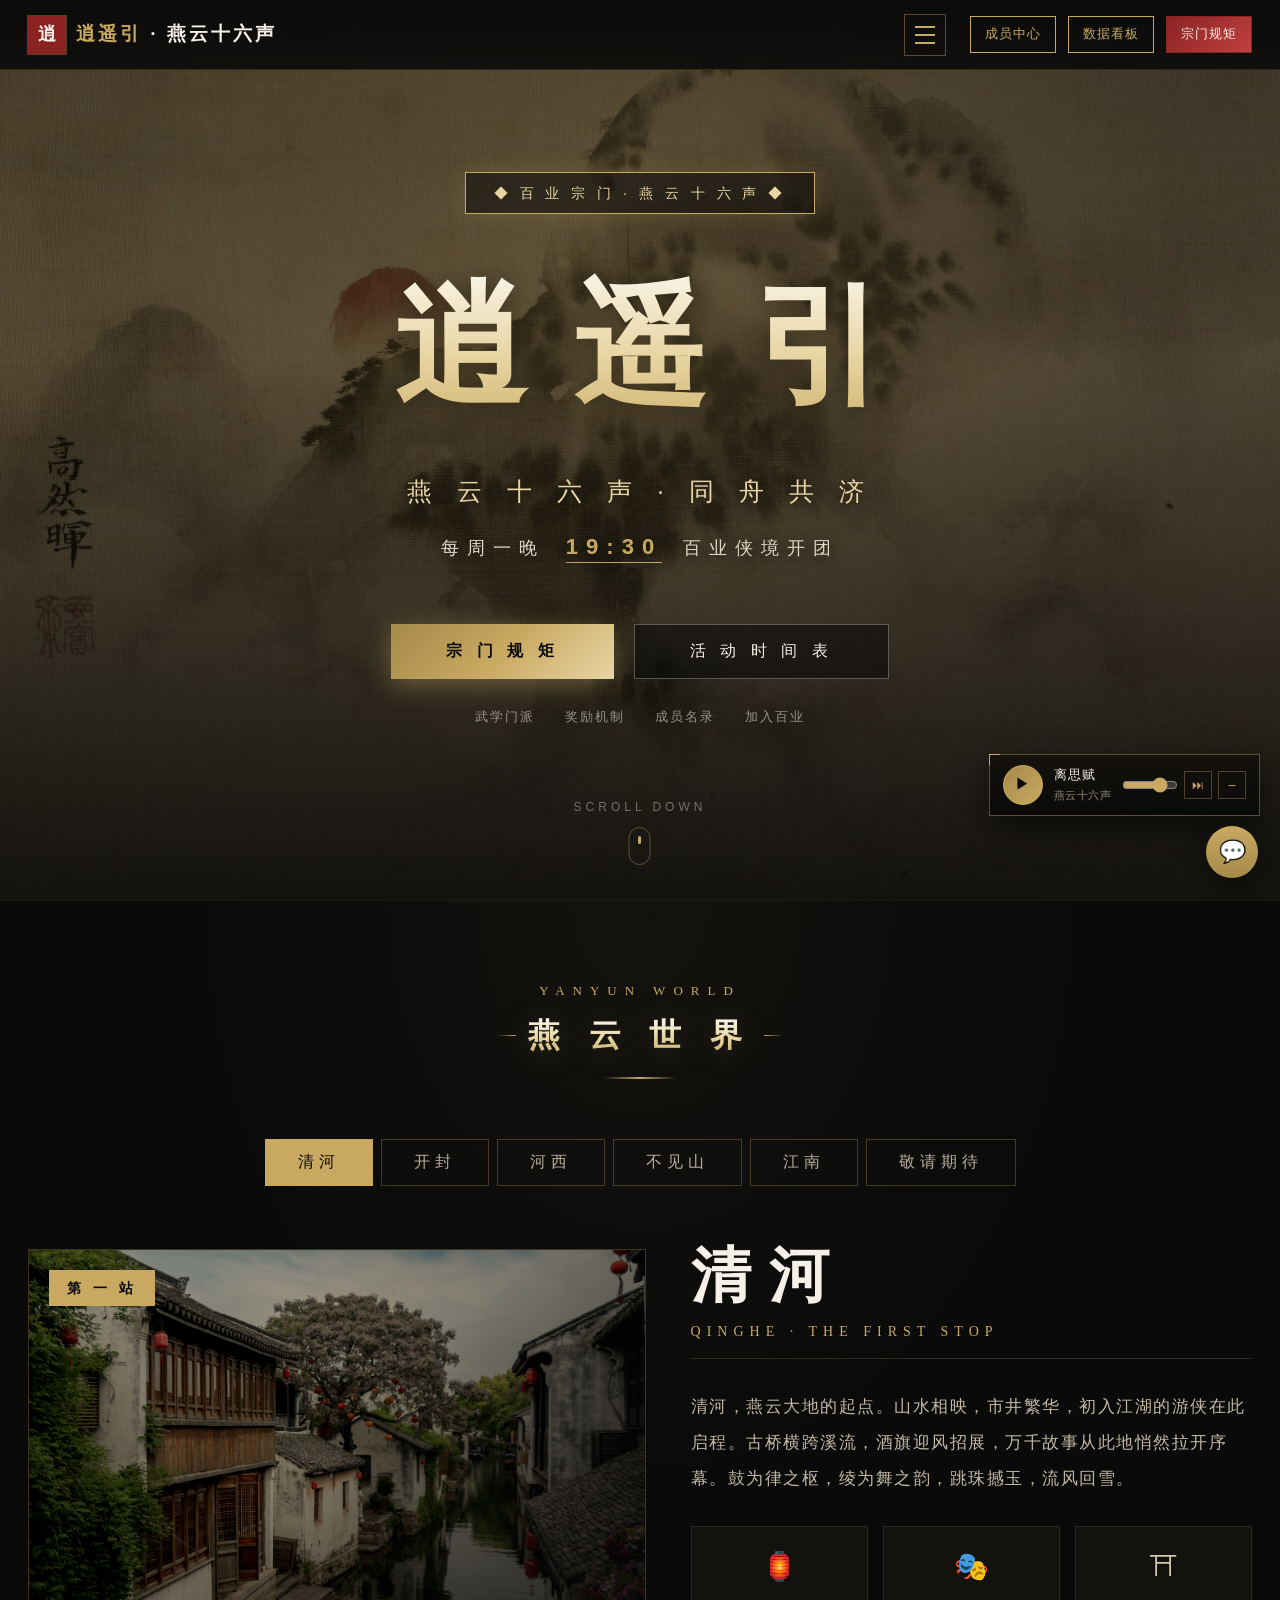
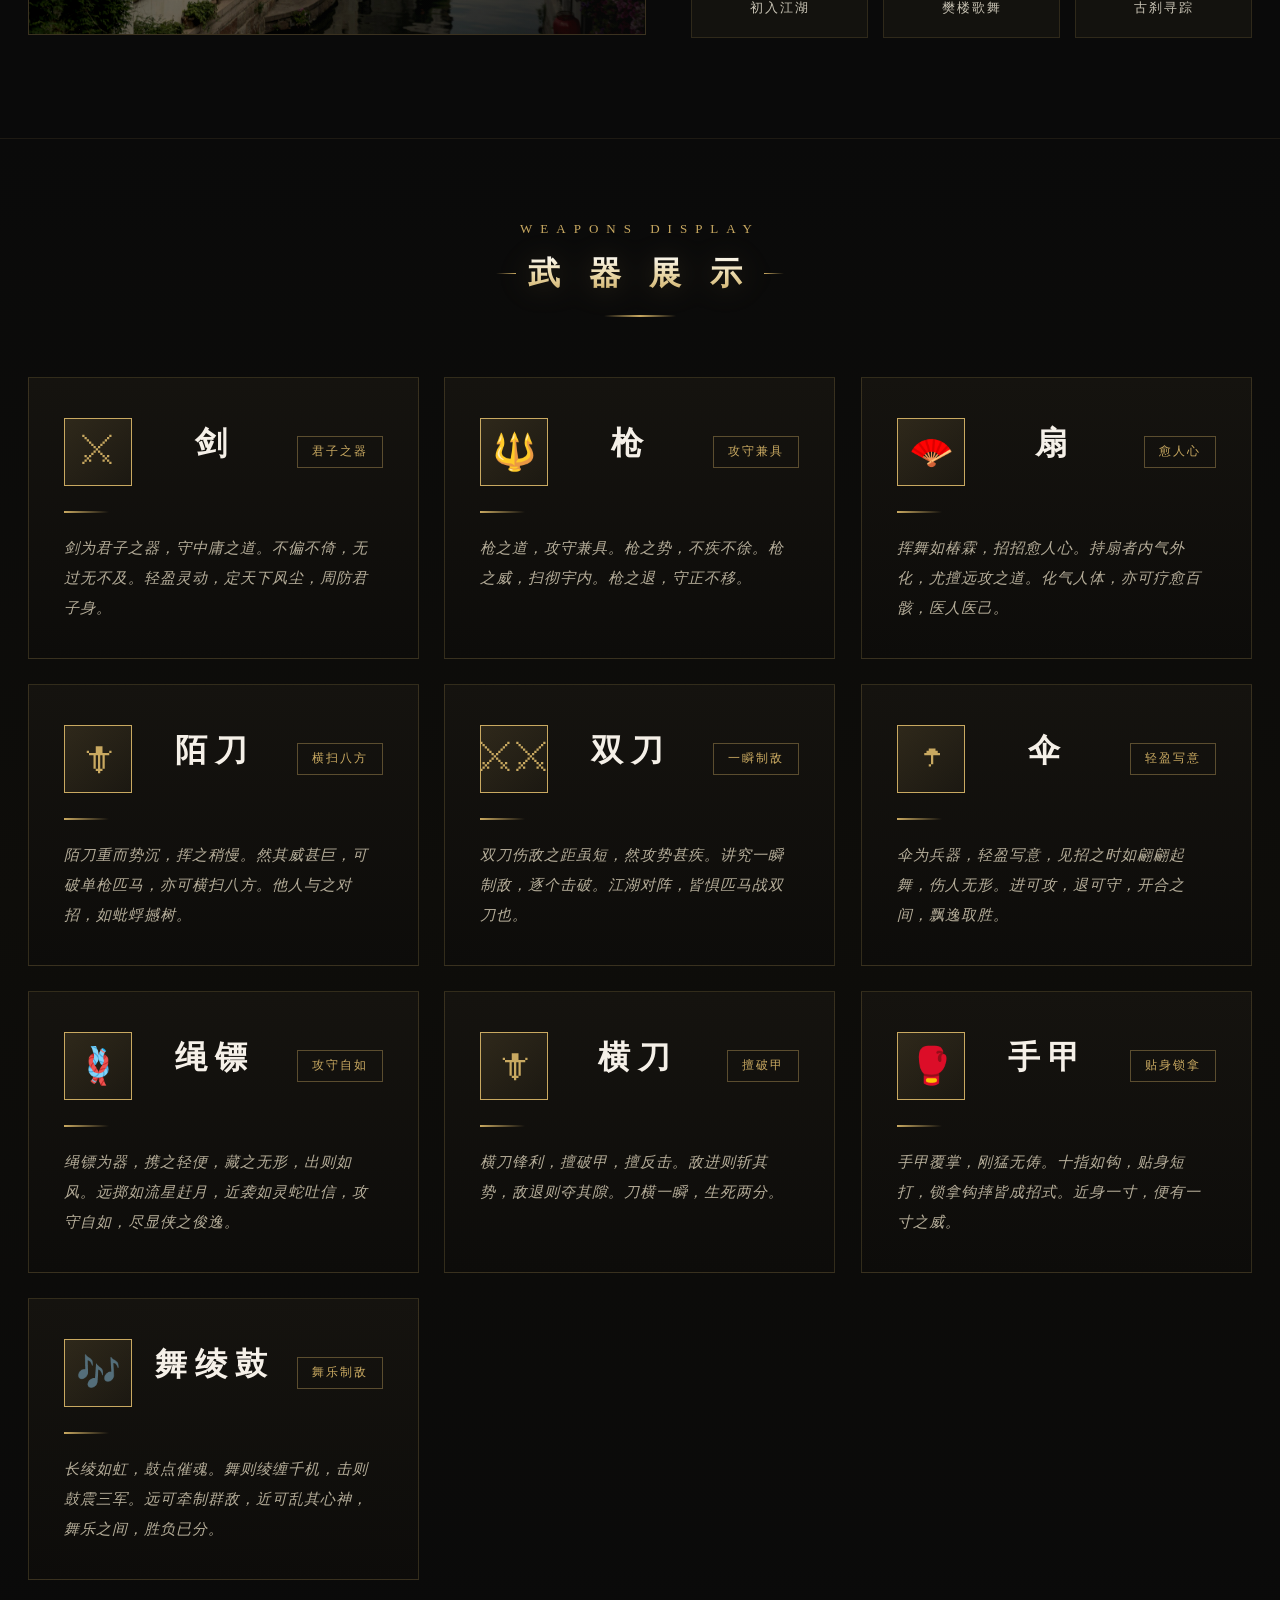
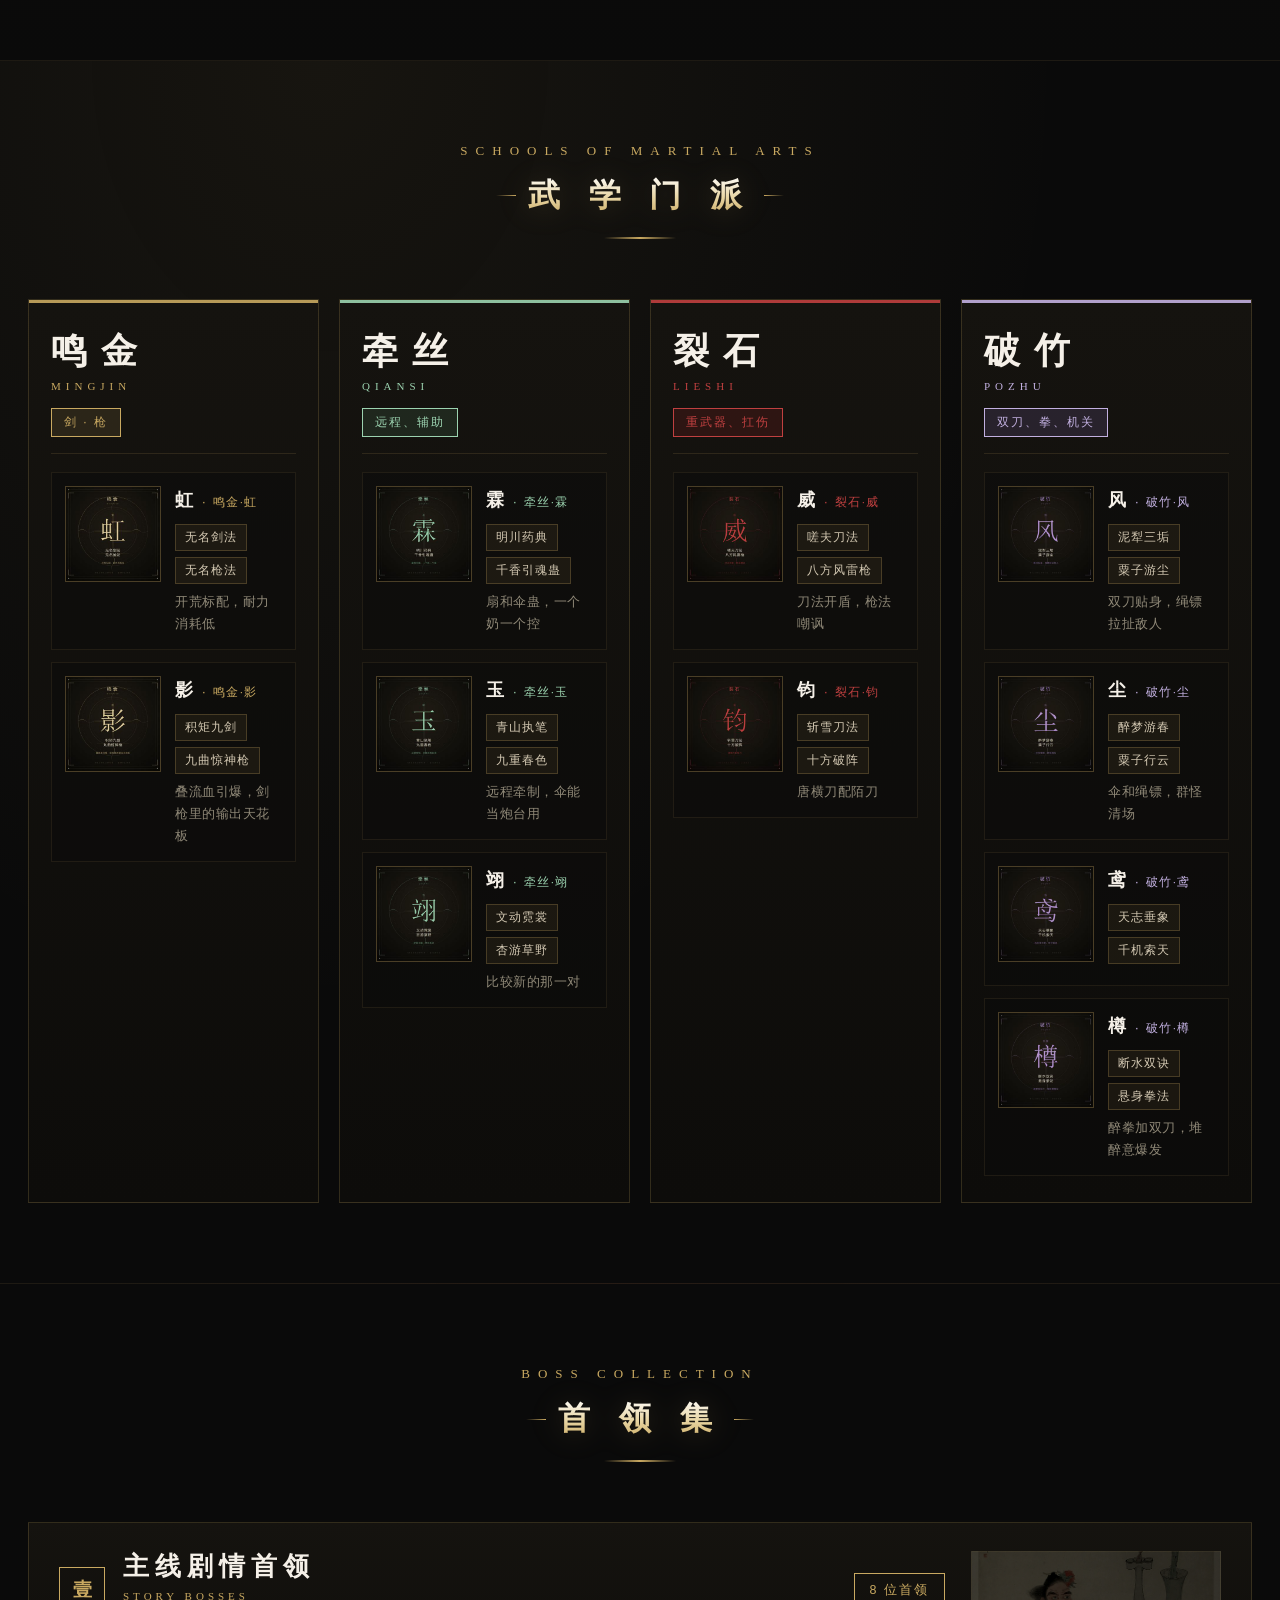
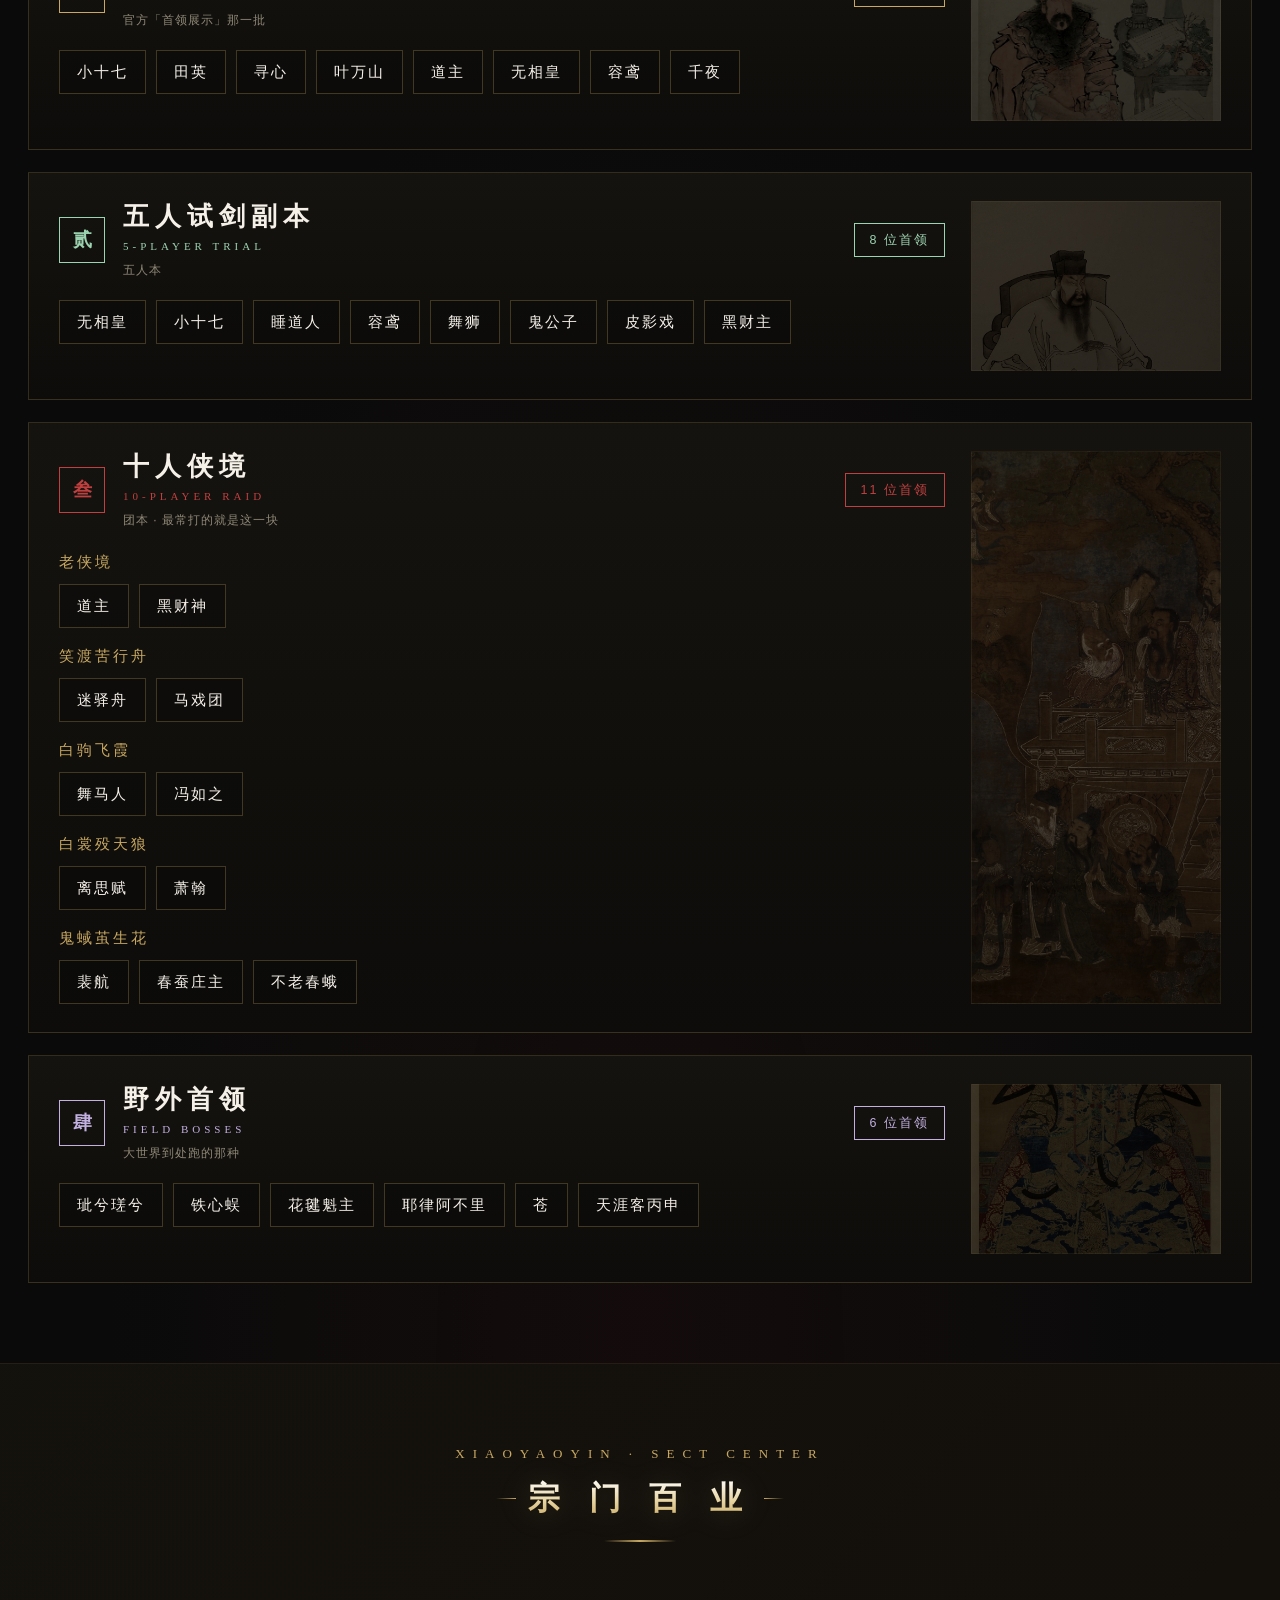
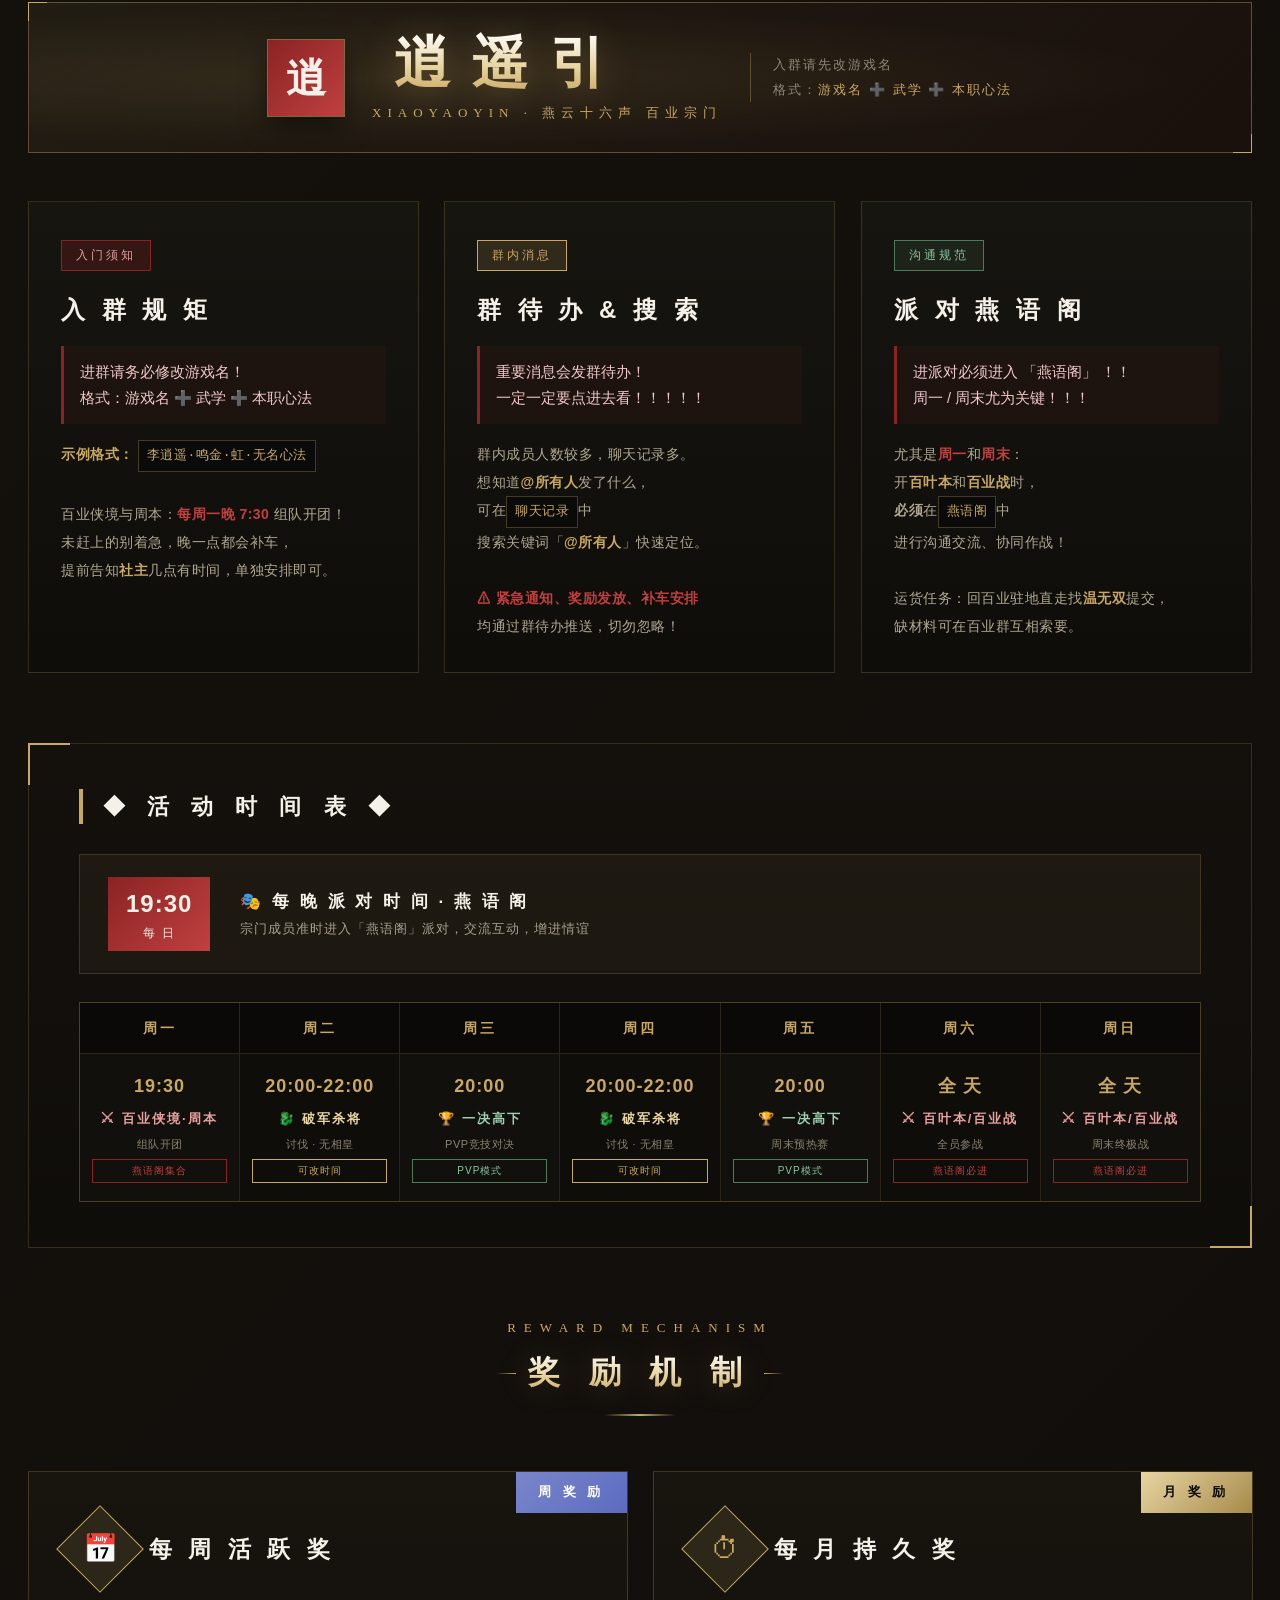
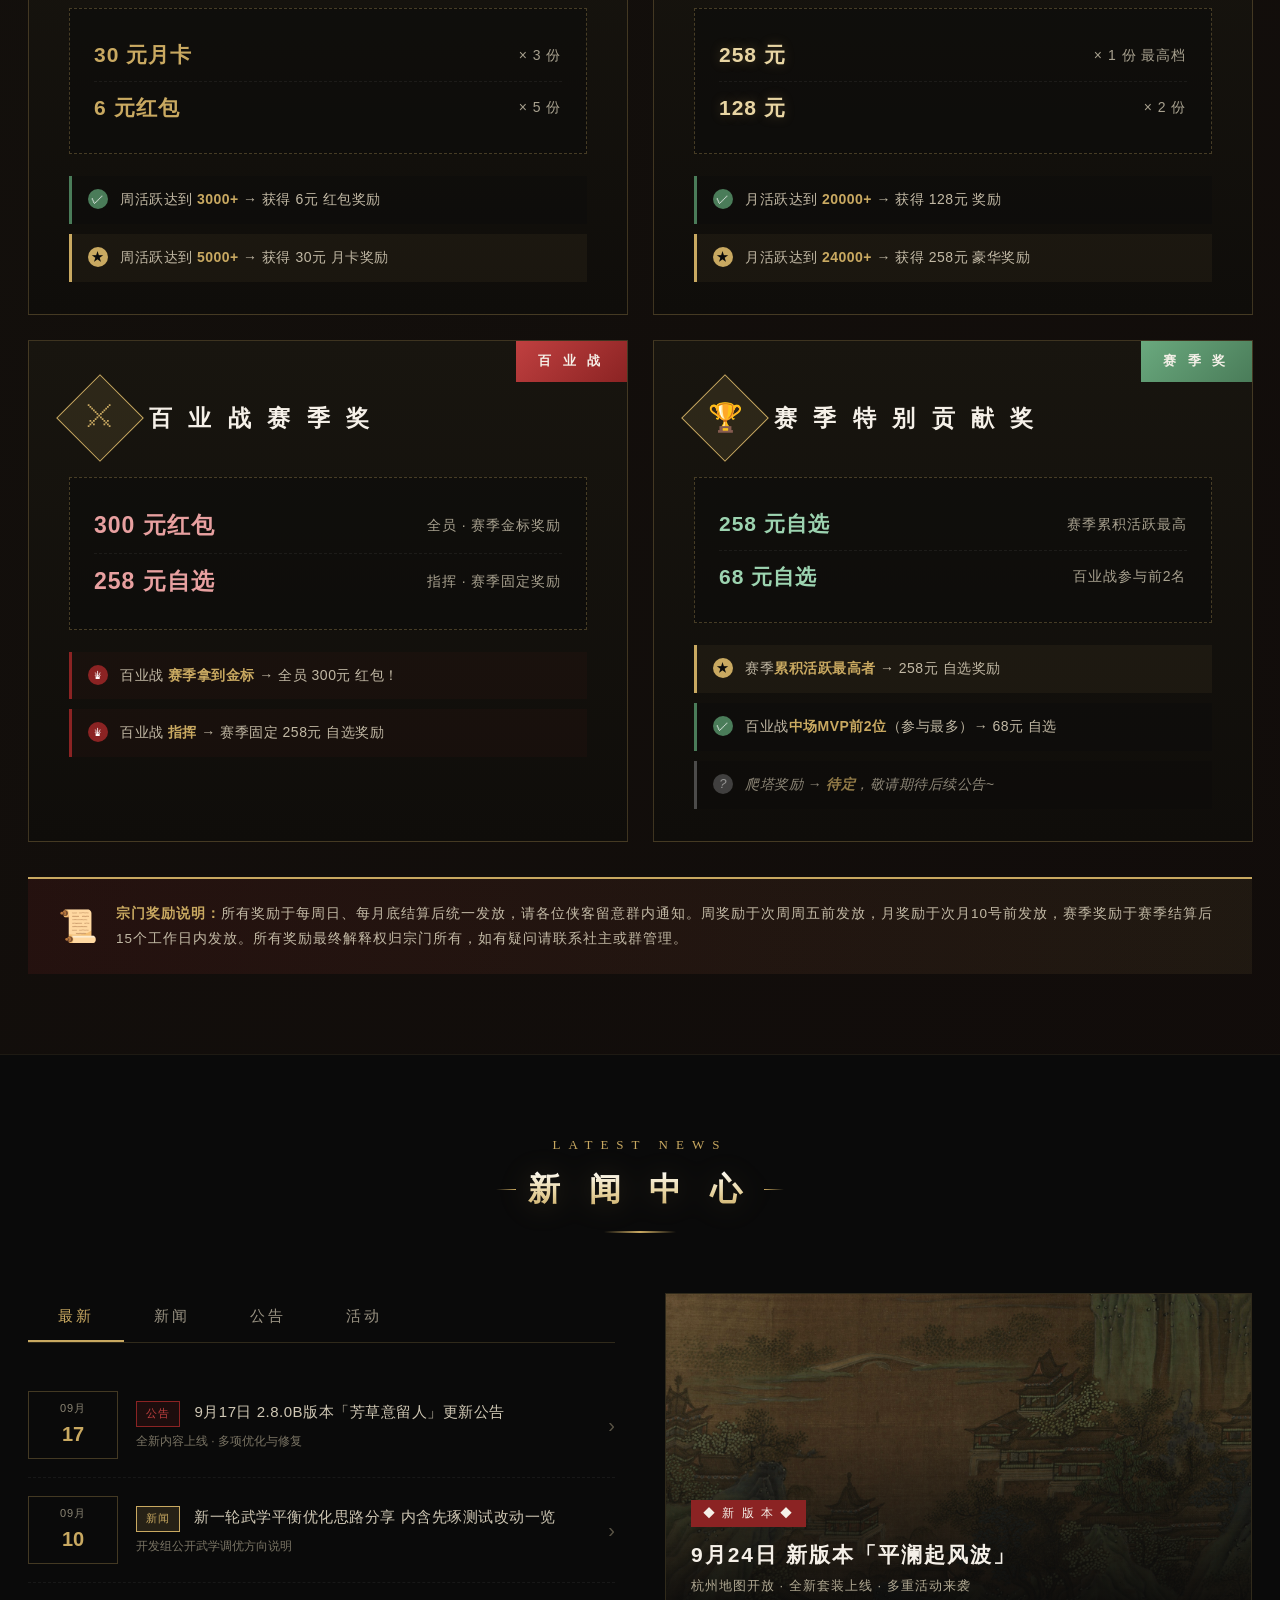
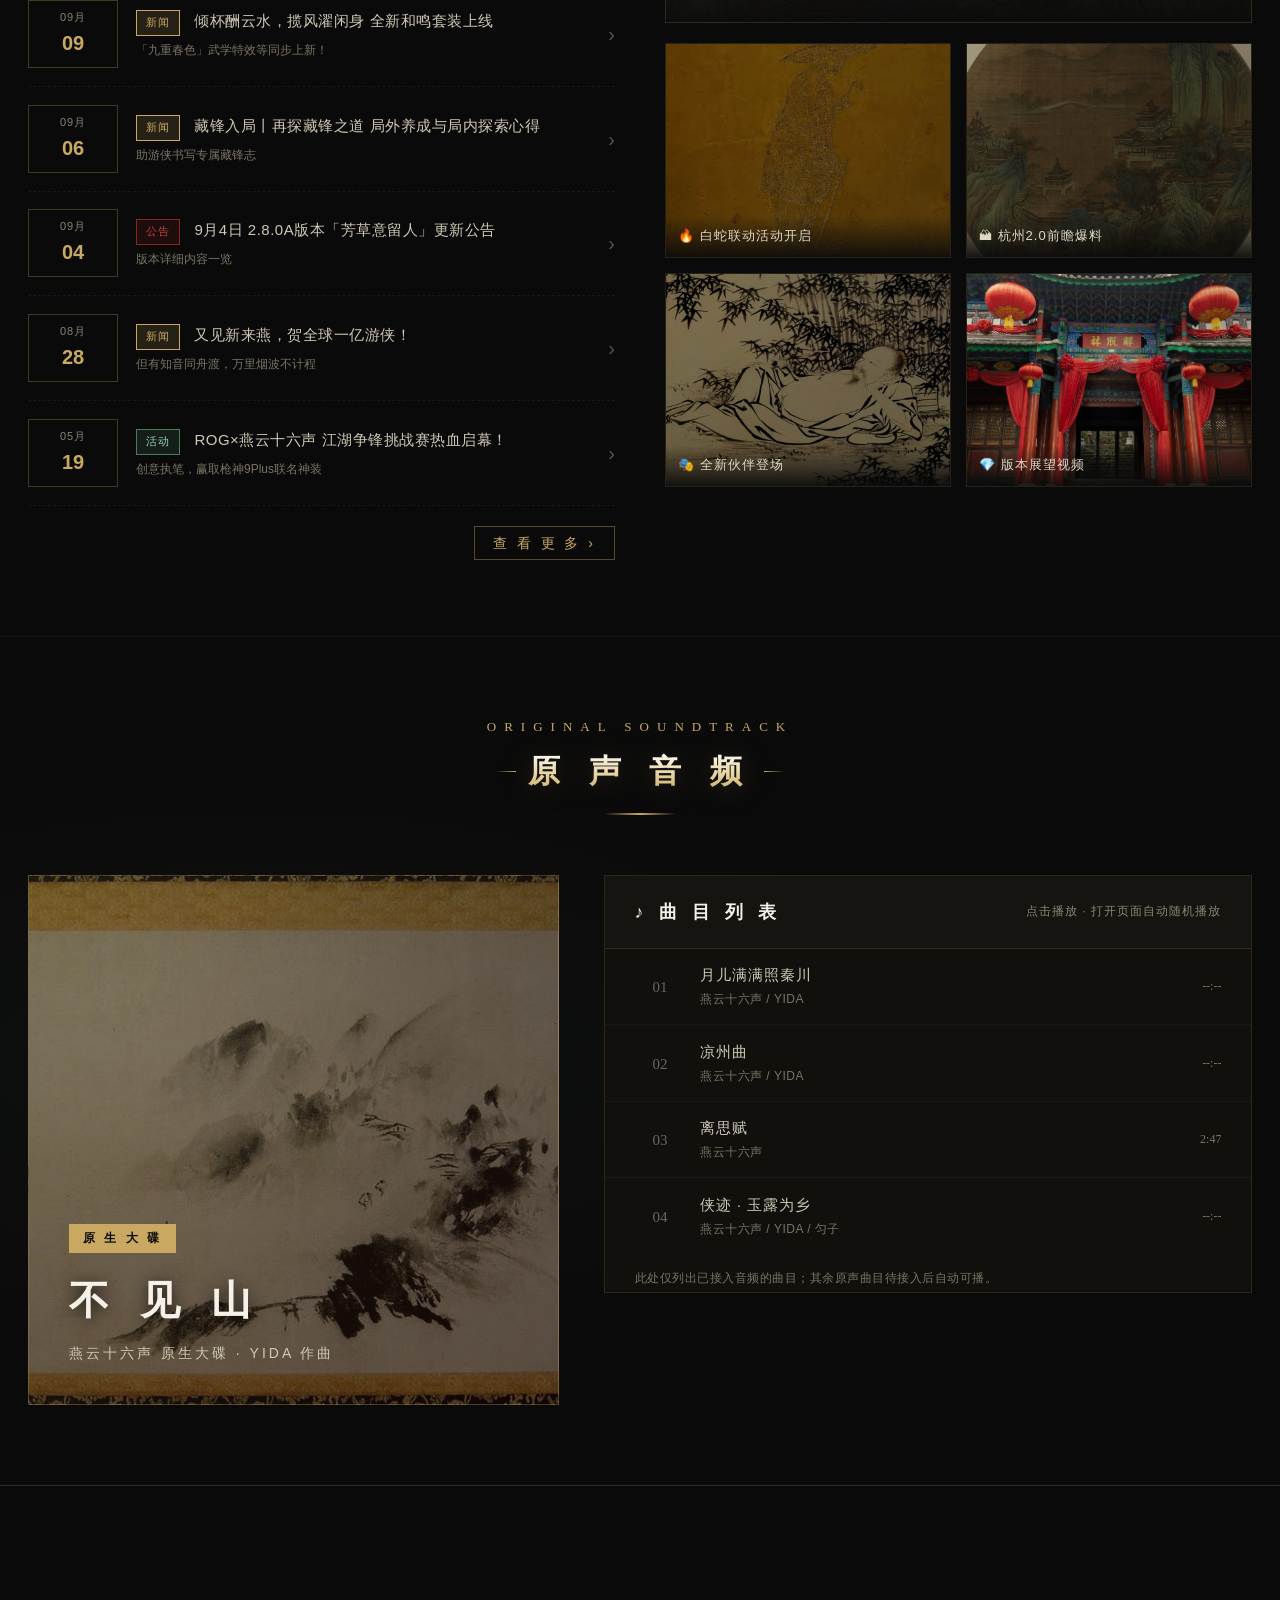
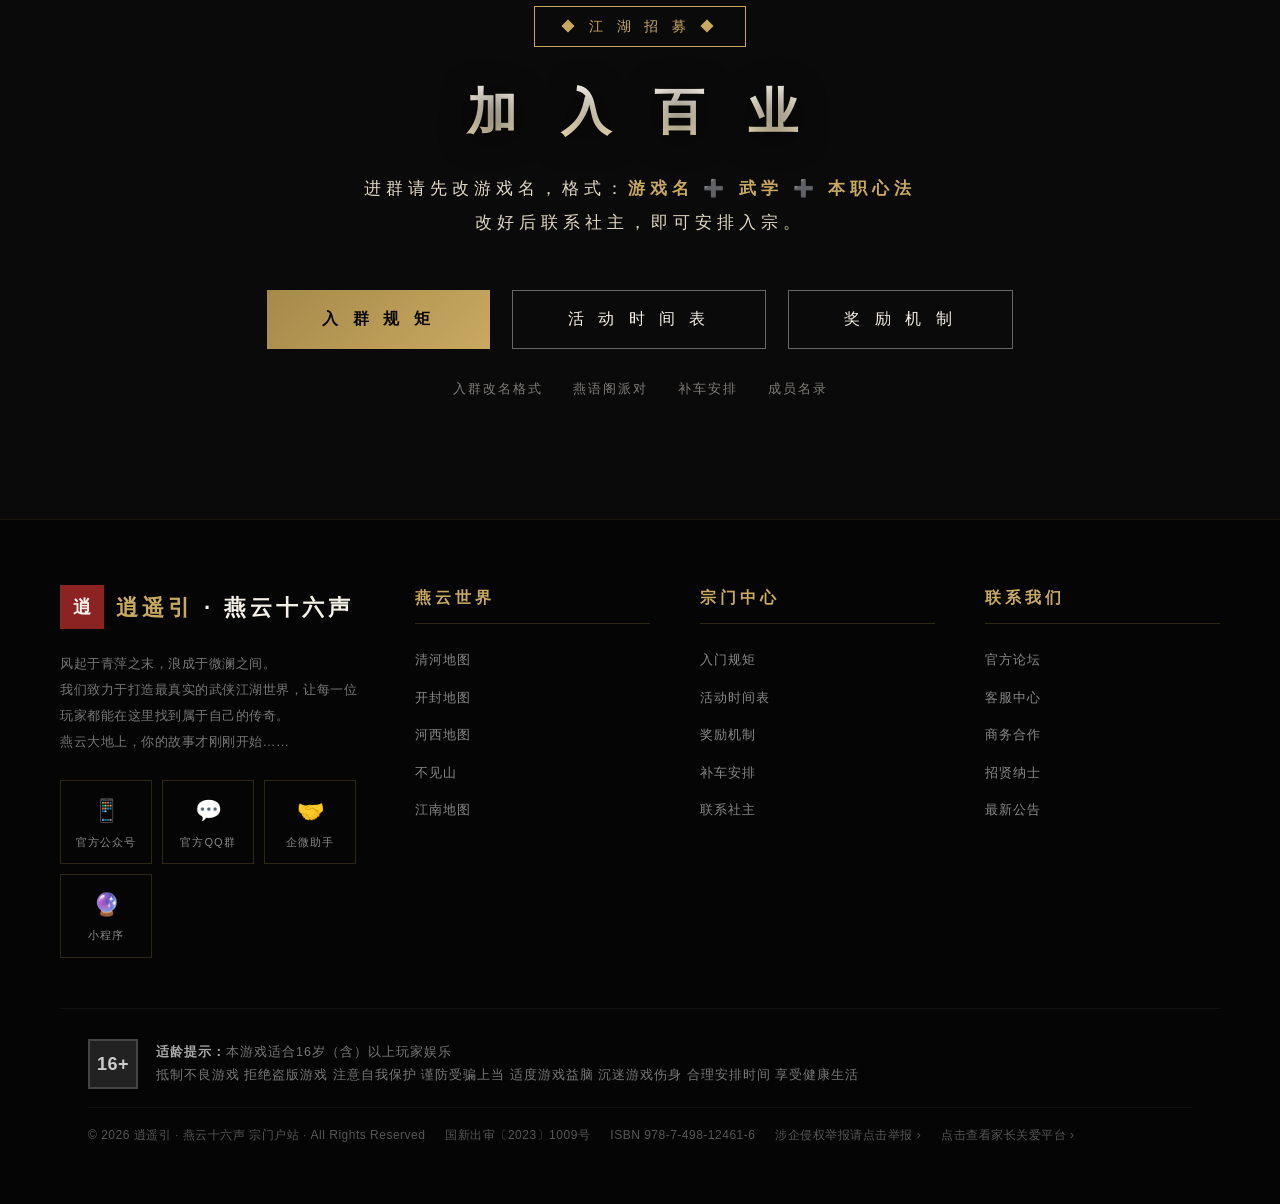
==== index.html @ 89d607a0 "删除假备案号；游客搜索屏蔽游戏ID；成员CSV导出；成员列表加游戏ID/月活跃；移除死按钮" ====
<!DOCTYPE html>
<html lang="zh-CN">
<head>
    <meta charset="UTF-8">
    <meta name="viewport" content="width=device-width, initial-scale=1.0">
    <title>逍遥引 · 燕云十六声百业宗门户站</title>
    <meta name="description" content="逍遥引 · 燕云十六声百业宗门户站：宗门规矩、活动时间表、奖励机制、武学门派与成员数据。">
    <meta name="theme-color" content="#0a0a0a">
    <meta property="og:type" content="website">
    <meta property="og:title" content="逍遥引 · 燕云十六声百业宗门户站">
    <meta property="og:description" content="宗门规矩 / 活动时间表 / 奖励机制 / 武学门派 / 成员数据">
    <meta property="og:image" content="assets/hero.jpg">
    <link rel="icon" href="data:image/svg+xml,%3Csvg xmlns='http://www.w3.org/2000/svg' viewBox='0 0 32 32'%3E%3Crect width='32' height='32' fill='%238b2323'/%3E%3Ctext x='16' y='23' font-size='20' text-anchor='middle' fill='%23f5f0e8' font-family='serif'%3E%E7%87%95%3C/text%3E%3C/svg%3E">
    <script>document.documentElement.classList.add('js');</script>
    <link rel="stylesheet" href="assets/base.css">
    <style>
        /* ====== Hero 主横幅 ====== */
        .hero {
            position: relative;
            height: 100vh; min-height: 720px;
            overflow: hidden;
        }
        .hero-bg {
            position: absolute; inset: 0;
            background:
                linear-gradient(180deg, rgba(10,10,10,0.3) 0%, rgba(10,10,10,0.1) 40%, rgba(10,10,10,0.85) 100%),
                /* 百业大合照：素材放 assets/group-photo.jpg 即自动生效；缺失时该层不绘制，露出下方山水 */
                url("assets/group-photo.jpg"),
                url("assets/hero.jpg");
            background-size: cover;
            background-position: center top;
        }
        .hero-bg::before {
            content: ""; position: absolute; inset: 0;
            background: radial-gradient(ellipse at 50% 30%, rgba(201,169,97,0.15) 0%, transparent 60%);
            pointer-events: none;
        }
        /* 宣传视频：素材放 assets/promo.mp4 即自动播放；缺失时不绘制，露出背景图 */
        .hero-video {
            position: absolute; inset: 0;
            z-index: 1;
            width: 100%; height: 100%;
            object-fit: cover;
            opacity: 0;
            /* 关键：视频只是背景，绝不能拦截按钮与链接的点击 */
            pointer-events: none;
            transition: opacity 0.9s ease;
        }
        .hero-video.is-ready { opacity: 1; }
        /* 视频就位后叠一层遮罩，保证标题可读；金光晕提到遮罩之上 */
        .hero-bg::after {
            content: ""; position: absolute; inset: 0;
            z-index: 2;
            background: linear-gradient(180deg, rgba(10,10,10,0.5) 0%, rgba(10,10,10,0.26) 42%, rgba(10,10,10,0.88) 100%);
            opacity: 0;
            transition: opacity 0.9s ease;
            pointer-events: none;
        }
        .hero-bg.has-video::after { opacity: 1; }
        .hero-bg.has-video::before { z-index: 3; }
        .hero-content {
            position: absolute; inset: 0;
            /* 内容必须高于背景视频(1)、遮罩(2)、金光晕(3)，否则按钮会被背景层吃掉点击 */
            z-index: 5;
            display: flex; flex-direction: column;
            align-items: center; justify-content: center;
            padding: 0 20px;
        }
        .hero-version-tag {
            padding: 9px 28px;
            border: 1px solid var(--gold);
            color: var(--gold-light);
            font-size: 14px; letter-spacing: 4px;
            margin-bottom: 26px;
            background: rgba(10,10,10,0.55);
            box-shadow: 0 0 22px rgba(201, 169, 97, 0.18);
        }
        .hero-title {
            font-size: 132px; font-weight: bold;
            letter-spacing: 48px;
            /* 末字后仍要留出与 letter-spacing 等宽的空隙，避免整体偏左 */
            text-indent: 48px;
            color: var(--paper);
            margin-bottom: 20px;
            background: linear-gradient(180deg, #fff 0%, var(--gold-light) 55%, var(--gold) 100%);
            -webkit-background-clip: text;
            -webkit-text-fill-color: transparent;
            background-clip: text;
            filter: drop-shadow(0 4px 26px rgba(201, 169, 97, 0.35))
                    drop-shadow(0 2px 14px rgba(0, 0, 0, 0.75));
        }
        .hero-subtitle {
            font-size: 25px; letter-spacing: 9px;
            color: var(--gold-light);
            margin-bottom: 18px;
            text-shadow: 0 2px 20px rgba(0,0,0,0.8);
        }
        .hero-date {
            font-size: 18px; letter-spacing: 8px;
            color: #e0d8c4;
            margin-bottom: 60px;
            text-shadow: 0 2px 15px rgba(0,0,0,0.8);
        }
        .hero-date strong {
            color: var(--gold); font-size: 22px;
            border-bottom: 1px solid var(--gold);
            padding-bottom: 3px; margin: 0 8px;
        }
        .hero-buttons {
            display: flex; gap: 20px;
        }
        .hero-btn {
            padding: 16px 55px; font-size: 16px;
            letter-spacing: 5px; font-family: inherit;
            cursor: pointer; transition: all 0.4s;
            border: none;
        }
        .hero-btn-main {
            background: linear-gradient(135deg, var(--gold-deep), var(--gold), var(--gold-light));
            color: var(--ink-black); font-weight: bold;
            box-shadow: 0 6px 25px rgba(201,169,97,0.4);
            position: relative; overflow: hidden;
        }
        .hero-btn-main::before {
            content: ""; position: absolute; top: 0; left: -100%;
            width: 100%; height: 100%;
            background: linear-gradient(90deg, transparent, rgba(255,255,255,0.4), transparent);
            transition: left 0.5s;
        }
        .hero-btn-main:hover::before { left: 100%; }
        .hero-btn-main:hover {
            transform: translateY(-3px);
            box-shadow: 0 10px 35px rgba(201,169,97,0.6);
        }
        .hero-btn-sub {
            background: rgba(10,10,10,0.6);
            color: var(--paper);
            border: 1px solid rgba(245,240,232,0.3);
        }
        .hero-btn-sub:hover {
            border-color: var(--gold);
            color: var(--gold);
            background: rgba(201,169,97,0.08);
            transform: translateY(-3px);
        }
        .hero-download-options {
            display: flex; gap: 30px; margin-top: 28px;
        }
        .hero-download-options a {
            color: rgba(245,240,232,0.55);
            font-size: 13px; letter-spacing: 2px;
            text-decoration: none; transition: color 0.3s;
        }
        .hero-download-options a:hover { color: var(--gold); }
        .hero-scroll-tip {
            position: absolute;
            bottom: 35px; left: 50%; transform: translateX(-50%);
            text-align: center;
        }
        .hero-scroll-tip p {
            color: rgba(245,240,232,0.4);
            font-size: 12px; letter-spacing: 4px;
            margin-bottom: 10px;
        }
        .scroll-arrow {
            width: 22px; height: 38px;
            border: 1px solid rgba(201,169,97,0.4);
            border-radius: 12px;
            margin: 0 auto;
            position: relative;
        }
        .scroll-arrow::after {
            content: ""; position: absolute;
            top: 8px; left: 50%; transform: translateX(-50%);
            width: 3px; height: 8px;
            background: var(--gold);
            border-radius: 2px;
            animation: scrollDot 1.6s ease-in-out infinite;
        }
        @keyframes scrollDot {
            0% { opacity: 1; top: 8px; }
            100% { opacity: 0; top: 22px; }
        }

        /* 首页首屏就是 hero，导航栏悬浮其上，因此去掉共享基座给 body 加的顶部内边距 */
        body { padding-top: 0; }

        /* ====== 燕云世界 ====== */
        .world-section {
            background:
                radial-gradient(ellipse at top, rgba(201,169,97,0.05) 0%, transparent 50%),
                #0a0a0a;
            border-top: 1px solid rgba(201,169,97,0.1);
        }
        .world-tabs {
            display: flex; justify-content: center;
            gap: 8px; margin-bottom: 40px;
        }
        .world-tab {
            padding: 12px 32px;
            background: transparent;
            border: 1px solid rgba(201,169,97,0.3);
            color: #b8af9b;
            font-size: 16px; letter-spacing: 5px;
            cursor: pointer; transition: all 0.3s;
            font-family: inherit;
        }
        .world-tab.active, .world-tab:hover {
            background: var(--gold);
            border-color: var(--gold);
            color: var(--ink-black);
        }
        .world-display {
            max-width: 1400px; margin: 0 auto;
            display: grid;
            grid-template-columns: 1.1fr 1fr;
            gap: 45px;
            align-items: center;
        }
        .world-image {
            position: relative;
            overflow: hidden;
            aspect-ratio: 16 / 10;
            border: 1px solid rgba(201,169,97,0.25);
        }
        .world-image img {
            width: 100%; height: 100%; object-fit: cover;
            transition: transform 0.6s ease;
            filter: brightness(1.06) contrast(1.04);
        }
        .world-image:hover img { transform: scale(1.05); }
        .world-image-overlay {
            position: absolute; inset: 0;
            background: linear-gradient(135deg, transparent 50%, rgba(10,10,10,0.7) 100%);
        }
        .world-image-tag {
            position: absolute;
            top: 20px; left: 20px;
            padding: 7px 18px;
            background: var(--gold);
            color: var(--ink-black);
            font-size: 14px; letter-spacing: 4px;
            font-weight: bold;
        }
        /* 「敬请期待」地区：压暗占位，避免误以为是真实地图 */
        .world-image.is-pending img {
            filter: grayscale(0.75) brightness(0.32) contrast(1.05);
        }
        .world-image.is-pending::after {
            content: "新 地 区 匠 心 打 磨 中";
            position: absolute; inset: 0;
            display: flex; align-items: center; justify-content: center;
            font-size: 24px; letter-spacing: 8px;
            color: rgba(201, 169, 97, 0.75);
            background:
                repeating-linear-gradient(45deg,
                    rgba(10,10,10,0.28) 0 12px,
                    rgba(10,10,10,0.42) 12px 24px);
        }
        .world-image.is-pending:hover img { transform: none; }
        .world-info {
            padding: 20px 0;
        }
        .world-name {
            font-size: 60px; font-weight: bold;
            letter-spacing: 18px;
            color: var(--paper);
            margin-bottom: 15px;
            line-height: 1;
        }
        .world-name-en {
            font-size: 14px; letter-spacing: 6px;
            color: var(--gold);
            margin-bottom: 30px;
            font-family: "Times New Roman", serif;
            padding-bottom: 15px;
            border-bottom: 1px solid rgba(201,169,97,0.2);
        }
        .world-desc {
            font-size: 17px; line-height: 2.1;
            color: #c2b9a5; letter-spacing: 1.5px;
            margin-bottom: 30px;
        }
        .world-features {
            display: grid;
            grid-template-columns: repeat(3, 1fr);
            gap: 15px;
        }
        .world-feature {
            padding: 18px 12px;
            text-align: center;
            background: rgba(201,169,97,0.05);
            border: 1px solid rgba(201,169,97,0.15);
            transition: all 0.3s;
        }
        .world-feature:hover {
            background: rgba(201,169,97,0.12);
            border-color: var(--gold);
            transform: translateY(-3px);
        }
        .world-feat-icon {
            font-size: 28px; margin-bottom: 8px;
        }
        .world-feat-text {
            font-size: 13px; letter-spacing: 2px;
            color: #c9c4b5;
        }

        /* ====== 武器展示 ====== */
        .weapon-section {
            background:
                linear-gradient(180deg, #0a0a0a 0%, #0e0d0a 50%, #0a0a0a 100%);
            border-top: 1px solid rgba(201,169,97,0.1);
        }
        .weapon-grid {
            max-width: 1400px; margin: 0 auto;
            display: grid;
            grid-template-columns: repeat(3, 1fr);
            gap: 25px;
        }
        .weapon-card {
            position: relative;
            overflow: hidden;
            background: linear-gradient(180deg, #15130f 0%, #0d0c0a 100%);
            border: 1px solid rgba(201,169,97,0.2);
            padding: 40px 35px 35px;
            cursor: pointer;
            transition: all 0.4s ease;
        }
        .weapon-card::before {
            content: ""; position: absolute;
            top: 0; left: 0; right: 0;
            height: 0; background: linear-gradient(180deg, rgba(201,169,97,0.12), transparent);
            transition: height 0.4s;
        }
        .weapon-card:hover {
            transform: translateY(-6px);
            border-color: var(--gold);
            box-shadow: 0 15px 40px rgba(0,0,0,0.5), 0 0 30px rgba(201,169,97,0.1);
        }
        .weapon-card:hover::before { height: 100%; }
        .weapon-top {
            display: flex; justify-content: space-between;
            align-items: flex-start; margin-bottom: 25px;
            position: relative; z-index: 2;
        }
        .weapon-symbol {
            width: 68px; height: 68px;
            background: linear-gradient(135deg, rgba(201,169,97,0.15), rgba(201,169,97,0.05));
            border: 1px solid var(--gold);
            display: flex; align-items: center; justify-content: center;
            font-size: 36px;
            color: var(--gold);
            transition: all 0.4s;
        }
        .weapon-card:hover .weapon-symbol {
            transform: rotate(12deg) scale(1.08);
            background: linear-gradient(135deg, var(--gold-deep), var(--gold));
            color: var(--ink-black);
            box-shadow: 0 0 25px rgba(201,169,97,0.4);
        }
        .weapon-name {
            font-size: 32px; font-weight: bold;
            letter-spacing: 8px;
            color: var(--paper);
            position: relative; z-index: 2;
        }
        .weapon-class {
            position: relative; z-index: 2;
            padding: 5px 14px;
            border: 1px solid rgba(201,169,97,0.4);
            color: var(--gold);
            font-size: 12px; letter-spacing: 2px;
            align-self: center;
        }
        .weapon-divider {
            width: 45px; height: 2px;
            background: linear-gradient(90deg, var(--gold), transparent);
            margin-bottom: 20px;
            position: relative; z-index: 2;
        }
        .weapon-desc {
            font-size: 15px; line-height: 2;
            color: #b5ad99;
            letter-spacing: 1px;
            font-style: italic;
            position: relative; z-index: 2;
        }

        /* ====== 武学门派 ====== */
        .school-section {
            background:
                radial-gradient(ellipse at 25% 0%, rgba(201,169,97,0.07) 0%, transparent 55%),
                #0a0a0a;
            border-top: 1px solid rgba(201,169,97,0.1);
        }
        .school-grid {
            max-width: 1400px; margin: 0 auto;
            display: grid;
            grid-template-columns: repeat(4, 1fr);
            gap: 20px;
            align-items: stretch;
        }
        .school-card {
            --school-accent: var(--gold);
            --school-accent-soft: rgba(201,169,97,0.12);
            position: relative;
            background: linear-gradient(180deg, #15130f 0%, #0d0c0a 100%);
            border: 1px solid rgba(201,169,97,0.2);
            padding: 30px 22px 26px;
            transition: transform 0.4s ease, border-color 0.4s ease, box-shadow 0.4s ease;
            overflow: hidden;
            display: flex; flex-direction: column;
        }
        .school-card::before {
            content: ""; position: absolute;
            top: 0; left: 0; right: 0; height: 3px;
            background: var(--school-accent);
            opacity: 0.9;
        }
        .school-card:hover {
            transform: translateY(-5px);
            border-color: var(--school-accent);
            box-shadow: 0 16px 42px rgba(0,0,0,0.55), 0 0 26px rgba(201,169,97,0.08);
        }
        .school-card.gold   { --school-accent: var(--gold);      --school-accent-soft: rgba(201,169,97,0.12); }
        .school-card.jade   { --school-accent: var(--jade-light); --school-accent-soft: rgba(74,124,89,0.2); }
        .school-card.red    { --school-accent: var(--red-light);  --school-accent-soft: rgba(139,35,35,0.22); }
        .school-card.violet { --school-accent: #c2b0e0;           --school-accent-soft: rgba(136,108,184,0.18); }

        .school-head {
            margin-bottom: 18px;
            padding-bottom: 16px;
            border-bottom: 1px solid rgba(201,169,97,0.14);
        }
        .school-name {
            font-size: 36px; font-weight: bold;
            letter-spacing: 14px; color: var(--paper);
            line-height: 1.15;
        }
        .school-name-en {
            font-size: 11px; letter-spacing: 5px;
            color: var(--school-accent);
            margin-top: 7px;
            font-family: var(--font-num);
        }
        .school-tag {
            display: inline-block; margin-top: 12px;
            padding: 4px 12px;
            font-size: 12px; letter-spacing: 2px;
            border: 1px solid var(--school-accent);
            color: var(--school-accent);
            background: var(--school-accent-soft);
        }
        .school-branches {
            display: flex; flex-direction: column; gap: 12px;
            flex: 1;
        }
        .school-branch {
            display: grid;
            grid-template-columns: 96px 1fr;
            gap: 14px;
            align-items: start;
            padding: 13px;
            background: rgba(10,10,10,0.5);
            border: 1px solid rgba(201,169,97,0.1);
            transition: border-color 0.3s ease, background 0.3s ease;
        }
        .school-branch:hover {
            border-color: var(--school-accent);
            background: var(--school-accent-soft);
        }
        .branch-art {
            width: 96px; height: 96px;
            object-fit: cover;
            display: block;
            border: 1px solid rgba(201,169,97,0.32);
            background: #0d0c0a;
        }
        .branch-body { min-width: 0; }
        .school-branch:hover {
            border-color: var(--school-accent);
            background: var(--school-accent-soft);
        }
        .school-branch-head {
            display: flex; align-items: baseline; gap: 7px;
            flex-wrap: wrap;
            margin-bottom: 9px;
        }
        .school-branch-head .b {
            font-size: 18px; font-weight: bold;
            letter-spacing: 2px; color: var(--paper);
        }
        .school-branch-head .sep { color: var(--school-accent); font-size: 13px; }
        .school-branch-head .full {
            font-size: 11.5px; letter-spacing: 1.5px;
            color: var(--school-accent);
        }
        .school-xinfa { display: flex; flex-wrap: wrap; gap: 6px; margin-bottom: 8px; }
        .school-xinfa span {
            padding: 3px 9px;
            font-size: 12px; letter-spacing: 1px;
            background: rgba(201,169,97,0.08);
            border: 1px solid rgba(201,169,97,0.25);
            color: #d4c9b3;
        }
        .school-desc {
            font-size: 12.5px; line-height: 1.75;
            color: #8f8877; letter-spacing: 0.5px;
        }

        /* ====== 首领集 ====== */
        .boss-section {
            background:
                radial-gradient(ellipse at bottom, rgba(139,35,35,0.08) 0%, transparent 60%),
                #0a0a0a;
            border-top: 1px solid rgba(201,169,97,0.1);
        }
        /* 首领集：按副本类型分四组（主线 / 五人试剑 / 十人侠境 / 野外） */
        .boss-cats {
            max-width: 1400px; margin: 0 auto;
            display: flex; flex-direction: column; gap: 22px;
        }
        .boss-empty {
            text-align: center; color: #8f8877;
            padding: 40px 0; letter-spacing: 2px;
        }
        .boss-cat {
            --boss-accent: var(--gold);
            position: relative;
            display: grid;
            grid-template-columns: 1fr 250px;
            gap: 26px;
            align-items: stretch;
            background: linear-gradient(180deg, #15130f 0%, #0d0c0a 100%);
            border: 1px solid rgba(201, 169, 97, 0.2);
            padding: 28px 30px;
            overflow: hidden;
            transition: border-color 0.4s ease, transform 0.4s ease, box-shadow 0.4s ease;
        }
        .boss-cat::before {
            content: "; position: absolute;
            top: 0; left: 0; right: 0; height: 3px;
            background: var(--boss-accent);
        }
        .boss-cat:hover {
            transform: translateY(-4px);
            border-color: var(--boss-accent);
            box-shadow: 0 16px 42px rgba(0, 0, 0, 0.55);
        }
        .boss-cat.gold   { --boss-accent: var(--gold);      }
        .boss-cat.jade   { --boss-accent: var(--jade-light); }
        .boss-cat.red    { --boss-accent: var(--red-light);  }
        .boss-cat.violet { --boss-accent: #c2b0e0;           }
        .boss-body { min-width: 0; }

        .boss-cat-head {
            display: flex; align-items: center; gap: 18px;
            flex-wrap: wrap;
            margin-bottom: 20px;
        }
        .boss-cat-no {
            width: 46px; height: 46px; flex-shrink: 0;
            display: flex; align-items: center; justify-content: center;
            border: 1px solid var(--boss-accent);
            color: var(--boss-accent);
            font-size: 19px; font-weight: bold;
        }
        .boss-cat-name {
            font-size: 26px; font-weight: bold;
            letter-spacing: 6px; color: var(--paper);
            line-height: 1.2;
        }
        .boss-cat-en {
            font-size: 11px; letter-spacing: 4px;
            color: var(--boss-accent);
            margin-top: 6px;
            font-family: var(--font-num);
        }
        .boss-cat-tip {
            font-size: 12px; letter-spacing: 1px;
            color: #8f8877; margin-top: 5px;
        }
        .boss-cat-count {
            margin-left: auto;
            padding: 6px 15px;
            border: 1px solid var(--boss-accent);
            color: var(--boss-accent);
            font-size: 12.5px; letter-spacing: 2px;
            white-space: nowrap;
        }
        .boss-rows { display: flex; flex-direction: column; gap: 16px; }
        .boss-group-name {
            font-size: 15px; letter-spacing: 3px;
            color: var(--gold); margin-bottom: 10px;
            display: flex; align-items: center; gap: 9px;
        }
        .boss-group-name::before {
            content: "; width: 18px; height: 1px;
            background: var(--boss-accent); flex-shrink: 0;
        }
        .boss-chips { display: flex; flex-wrap: wrap; gap: 10px; }
        .boss-chip {
            padding: 9px 17px;
            font-size: 15px; letter-spacing: 2px;
            color: var(--paper);
            background: rgba(10, 10, 10, 0.55);
            border: 1px solid rgba(201, 169, 97, 0.28);
            transition: border-color 0.25s ease, color 0.25s ease,
                        background 0.25s ease, transform 0.25s ease;
        }
        .boss-chip:hover {
            border-color: var(--boss-accent);
            color: var(--boss-accent);
            background: rgba(201, 169, 97, 0.1);
            transform: translateY(-2px);
        }
        .boss-cat-art {
            min-height: 170px;
            background-size: cover;
            background-position: center;
            border: 1px solid rgba(201, 169, 97, 0.18);
            filter: brightness(0.55) saturate(0.85) contrast(1.05);
            transition: filter 0.4s ease;
        }
        .boss-cat:hover .boss-cat-art { filter: brightness(0.78) saturate(1) contrast(1.05); }

        /* ====== 宗门牌匾（逍遥引） ====== */
        .sect-brand {
            max-width: 1400px;
            margin: 0 auto 48px;
            display: flex; align-items: center; justify-content: center;
            gap: 28px;
            padding: 28px 34px;
            background:
                radial-gradient(ellipse at 30% 50%, rgba(201, 169, 97, 0.12), transparent 65%),
                linear-gradient(135deg, rgba(201, 169, 97, 0.07), rgba(139, 35, 35, 0.06));
            border: 1px solid rgba(201, 169, 97, 0.38);
            position: relative;
        }
        .sect-brand::before, .sect-brand::after {
            content: ""; position: absolute;
            width: 18px; height: 18px;
            border: 1px solid var(--gold);
        }
        .sect-brand::before { top: -1px; left: -1px; border-right: none; border-bottom: none; }
        .sect-brand::after { bottom: -1px; right: -1px; border-left: none; border-top: none; }
        .sect-brand-seal {
            width: 76px; height: 76px; flex-shrink: 0;
            background: linear-gradient(135deg, var(--red), var(--red-light));
            display: flex; align-items: center; justify-content: center;
            color: var(--paper); font-size: 40px; font-weight: bold;
            box-shadow: 0 0 0 1px rgba(201, 169, 97, 0.55), 0 10px 26px rgba(0, 0, 0, 0.5);
        }
        .sect-brand-name {
            font-size: 56px; font-weight: bold;
            letter-spacing: 22px; text-indent: 22px;
            line-height: 1.15;
            background: linear-gradient(180deg, #ffffff 0%, var(--gold-light) 55%, var(--gold) 100%);
            -webkit-background-clip: text; background-clip: text;
            -webkit-text-fill-color: transparent;
            filter: drop-shadow(0 3px 18px rgba(201, 169, 97, 0.32));
        }
        .sect-brand-sub {
            font-size: 13px; letter-spacing: 6px;
            color: var(--gold);
            margin-top: 8px;
            font-family: var(--font-num);
        }
        .sect-brand-tip {
            font-size: 13px; letter-spacing: 2px;
            color: #8f8877; line-height: 1.9;
            border-left: 1px solid rgba(201, 169, 97, 0.35);
            padding-left: 22px;
            max-width: 340px;
        }

        /* ====== 宗门 / 玩家中心 板块 ====== */
        .sect-section {
            background:
                linear-gradient(135deg, rgba(201,169,97,0.04), rgba(139,35,35,0.04)),
                #0c0b09;
            border-top: 1px solid rgba(201,169,97,0.1);
        }
        .sect-grid {
            max-width: 1400px; margin: 0 auto;
            display: grid;
            grid-template-columns: repeat(3, 1fr);
            gap: 25px;
            margin-bottom: 70px;
        }
        .sect-card {
            background: linear-gradient(180deg, #171510 0%, #0f0d0a 100%);
            border: 1px solid rgba(201,169,97,0.2);
            padding: 38px 32px 32px;
            transition: all 0.4s;
            position: relative;
            overflow: hidden;
        }
        .sect-card::before {
            content: ""; position: absolute;
            top: 0; left: 0;
            width: 4px; height: 100%;
            background: linear-gradient(180deg, var(--gold), transparent);
            opacity: 0; transition: opacity 0.4s;
        }
        .sect-card:hover {
            transform: translateY(-5px);
            border-color: var(--gold);
            box-shadow: 0 15px 40px rgba(0,0,0,0.5);
        }
        .sect-card:hover::before { opacity: 1; }
        .sect-tag {
            display: inline-block;
            padding: 5px 14px;
            font-size: 12px; letter-spacing: 3px;
            margin-bottom: 20px;
        }
        .sect-tag.red { background: rgba(139,35,35,0.25); color: #e0a0a0; border: 1px solid var(--red); }
        .sect-tag.gold { background: rgba(201,169,97,0.15); color: var(--gold); border: 1px solid var(--gold); }
        .sect-tag.jade { background: rgba(74,124,89,0.15); color: #89c49d; border: 1px solid #4a7c59; }
        .sect-title {
            font-size: 24px; font-weight: bold;
            letter-spacing: 5px;
            color: var(--paper);
            margin-bottom: 16px;
        }
        .sect-highlight {
            padding: 13px 16px;
            background: rgba(10,10,10,0.6);
            border-left: 3px solid var(--gold);
            font-size: 14.5px; line-height: 1.8;
            color: #d4c9b3;
            margin-bottom: 16px;
        }
        .sect-highlight.important {
            border-left-color: var(--red);
            color: #f0c8c8;
            background: rgba(139,35,35,0.08);
            animation: sectPulse 2.5s ease-in-out infinite;
        }
        @keyframes sectPulse {
            0%,100% { box-shadow: 0 0 0 0 rgba(192,64,64,0); }
            50% { box-shadow: 0 0 0 6px rgba(192,64,64,0.05); }
        }
        .sect-content {
            font-size: 14px; line-height: 2;
            color: #b0a892;
            letter-spacing: 0.5px;
        }
        .sect-content .hl-gold { color: var(--gold); font-weight: bold; }
        .sect-content .hl-red { color: var(--red-light); font-weight: bold; }
        .sect-content .code-box {
            display: inline-block;
            padding: 2px 8px;
            background: var(--ink-black);
            color: var(--gold);
            border: 1px solid rgba(201,169,97,0.3);
            font-family: "Consolas", monospace;
            font-size: 13px;
        }

        /* ====== 活动时间表 ====== */
        .schedule-box {
            max-width: 1400px; margin: 0 auto;
            background: linear-gradient(180deg, #14110d 0%, #0f0d0a 100%);
            border: 1px solid rgba(201,169,97,0.2);
            padding: 45px 50px;
            margin-bottom: 70px;
            position: relative;
        }
        .schedule-box::before, .schedule-box::after {
            content: ""; position: absolute;
            width: 40px; height: 40px;
            border: 2px solid var(--gold);
        }
        .schedule-box::before { top: -1px; left: -1px; border-right: none; border-bottom: none; }
        .schedule-box::after { bottom: -1px; right: -1px; border-left: none; border-top: none; }
        .schedule-head-title {
            font-size: 22px; font-weight: bold;
            letter-spacing: 8px;
            color: var(--paper);
            margin-bottom: 30px;
            padding-left: 20px;
            border-left: 4px solid var(--gold);
        }
        .schedule-daily {
            display: flex; align-items: center;
            gap: 30px;
            padding: 22px 28px;
            background: rgba(201,169,97,0.06);
            border: 1px solid rgba(201,169,97,0.2);
            margin-bottom: 28px;
        }
        .schedule-daily-time {
            flex-shrink: 0;
            text-align: center;
            padding: 8px 18px;
            background: linear-gradient(135deg, var(--red), var(--red-light));
            color: var(--paper);
        }
        .schedule-daily-time .t { font-size: 24px; font-weight: bold; letter-spacing: 1px; }
        .schedule-daily-time .d { font-size: 12px; letter-spacing: 2px; }
        .schedule-daily-info .n {
            font-size: 17px; color: var(--paper);
            font-weight: bold; letter-spacing: 3px; margin-bottom: 4px;
        }
        .schedule-daily-info .s {
            font-size: 13px; color: #a8a18f; letter-spacing: 1px;
        }
        .schedule-week {
            display: grid;
            grid-template-columns: repeat(7, 1fr);
            gap: 1px;
            background: rgba(201,169,97,0.15);
            border: 1px solid rgba(201,169,97,0.2);
        }
        .schedule-week-header {
            padding: 14px 10px;
            background: #0a0908;
            text-align: center;
            font-size: 14px; letter-spacing: 3px;
            color: var(--gold);
            font-weight: bold;
        }
        .schedule-week-cell {
            padding: 18px 12px;
            background: #12100d;
            text-align: center;
            min-height: 130px;
            display: flex; flex-direction: column;
            justify-content: flex-start;
        }
        .schedule-week-cell.off-bg { background: #0f0d0a; }
        .sched-time {
            font-size: 18px; font-weight: bold;
            color: var(--gold);
            letter-spacing: 1px;
            margin-bottom: 8px;
        }
        .sched-event {
            font-size: 13px; letter-spacing: 2px;
            color: var(--paper);
            margin-bottom: 6px;
            font-weight: bold;
        }
        .sched-event.red-e { color: #e8a0a0; }
        .sched-event.gold-e { color: var(--gold-light); }
        .sched-event.jade-e { color: #9cd3b0; }
        .sched-note {
            font-size: 11px; color: #8a8473;
            line-height: 1.6; letter-spacing: 0.5px;
        }
        .sched-tag {
            display: inline-block;
            padding: 3px 8px; margin-top: 6px;
            font-size: 10px; letter-spacing: 1px;
            border: 1px solid;
        }
        .sched-tag.r { color: var(--red-light); border-color: var(--red); }
        .sched-tag.g { color: var(--gold); border-color: var(--gold); }
        .sched-tag.j { color: #89c49d; border-color: #4a7c59; }

        /* ====== 奖励机制 ====== */
        .reward-grid {
            max-width: 1400px; margin: 0 auto;
            display: grid;
            grid-template-columns: repeat(2, 1fr);
            gap: 25px;
        }
        .reward-card {
            background: linear-gradient(180deg, #18150f 0%, #0f0d0a 100%);
            border: 1px solid rgba(201,169,97,0.25);
            padding: 40px 40px 32px;
            position: relative;
            overflow: hidden;
            transition: all 0.4s;
        }
        .reward-card:hover {
            border-color: var(--gold);
            transform: translateY(-4px);
            box-shadow: 0 15px 40px rgba(0,0,0,0.5);
        }
        .reward-corner {
            position: absolute; top: 0; right: 0;
            padding: 10px 22px;
            font-size: 13px; letter-spacing: 4px;
            color: var(--ink-black);
            font-weight: bold;
        }
        .corner-blue { background: linear-gradient(135deg, #7986cb, #5c6bc0); color: #fff; }
        .corner-gold { background: linear-gradient(135deg, var(--gold-light), var(--gold-deep)); }
        .corner-red { background: linear-gradient(135deg, var(--red-light), var(--red)); color: var(--paper); }
        .corner-jade { background: linear-gradient(135deg, #6aa97e, #4a7c59); color: var(--paper); }
        .reward-head {
            display: flex; align-items: center;
            gap: 18px; margin-bottom: 28px;
            padding-top: 6px;
        }
        .reward-icon {
            width: 62px; height: 62px;
            display: flex; align-items: center; justify-content: center;
            transform: rotate(45deg);
            background: rgba(201,169,97,0.12);
            border: 1px solid var(--gold);
            font-size: 28px; color: var(--gold);
        }
        .reward-icon span { transform: rotate(-45deg); }
        .reward-title {
            font-size: 23px; font-weight: bold;
            letter-spacing: 5px;
            color: var(--paper);
        }
        .reward-prizes {
            padding: 20px 24px;
            background: rgba(10,10,10,0.5);
            border: 1px dashed rgba(201,169,97,0.3);
            margin-bottom: 22px;
        }
        .prize-line {
            display: flex; justify-content: space-between;
            align-items: center;
            padding: 9px 0;
            border-bottom: 1px dashed rgba(255,255,255,0.06);
        }
        .prize-line:last-child { border-bottom: none; }
        .prize-amt {
            font-size: 21px; font-weight: bold;
            color: var(--gold); letter-spacing: 1px;
        }
        .prize-line.gold-line .prize-amt { color: #e8d5a3; text-shadow: 0 0 12px rgba(201,169,97,0.3); }
        .prize-line.red-line .prize-amt { color: #e8a0a0; font-size: 23px; }
        .prize-line.jade-line .prize-amt { color: #9cd3b0; }
        .prize-qty {
            font-size: 14px; letter-spacing: 1px;
            color: #a8a18f;
        }
        .reward-conds {
            display: flex; flex-direction: column;
            gap: 10px;
        }
        .cond-line {
            display: flex; align-items: flex-start;
            gap: 12px;
            padding: 12px 16px;
            background: rgba(10,10,10,0.4);
            border-left: 3px solid #666;
            font-size: 14px; line-height: 1.7;
            color: #c2b9a5;
            letter-spacing: 0.5px;
        }
        .cond-line.good { border-left-color: #4a7c59; }
        .cond-line.best { border-left-color: var(--gold); background: rgba(201,169,97,0.06); }
        .cond-line.vip { border-left-color: var(--red); background: rgba(139,35,35,0.06); }
        .cond-line.pend { opacity: 0.7; font-style: italic; }
        .cond-mark {
            flex-shrink: 0;
            width: 20px; height: 20px;
            display: flex; align-items: center; justify-content: center;
            font-size: 13px; border-radius: 50%;
            margin-top: 1px;
        }
        .good .cond-mark { background: #4a7c59; color: #fff; }
        .best .cond-mark { background: var(--gold); color: var(--ink-black); }
        .vip .cond-mark { background: var(--red); color: #fff; }
        .pend .cond-mark { background: #555; color: #ccc; }
        .cond-line strong { color: var(--gold); font-weight: bold; }

        .reward-notice {
            max-width: 1400px; margin: 35px auto 0;
            padding: 22px 30px;
            background: linear-gradient(90deg, rgba(139,35,35,0.15), rgba(201,169,97,0.08));
            border-top: 2px solid var(--gold);
            display: flex; gap: 18px; align-items: center;
        }
        .reward-notice .ic {
            font-size: 32px; flex-shrink: 0;
        }
        .reward-notice p {
            font-size: 13.5px; line-height: 1.9;
            color: #c2b9a5; letter-spacing: 1px;
        }

        /* ====== 新闻中心 ====== */
        .news-section {
            background: #0a0a0a;
            border-top: 1px solid rgba(201,169,97,0.1);
        }
        .news-wrap {
            max-width: 1400px; margin: 0 auto;
            display: grid;
            grid-template-columns: 1fr 1fr;
            gap: 50px;
        }
        .news-left-tabs {
            display: flex; gap: 0;
            border-bottom: 1px solid rgba(201,169,97,0.2);
            margin-bottom: 30px;
        }
        .news-tab {
            padding: 14px 30px;
            background: transparent;
            border: none; border-bottom: 2px solid transparent;
            color: #9a9383;
            font-size: 15px; letter-spacing: 3px;
            cursor: pointer; transition: all 0.3s;
            font-family: inherit;
        }
        .news-tab.active, .news-tab:hover {
            color: var(--gold);
            border-bottom-color: var(--gold);
        }
        .news-list {
            display: flex; flex-direction: column;
        }
        .news-item {
            display: grid;
            grid-template-columns: 90px 1fr auto;
            gap: 18px;
            padding: 18px 0;
            border-bottom: 1px dashed rgba(255,255,255,0.06);
            cursor: pointer;
            transition: all 0.3s;
            align-items: center;
        }
        .news-item:hover {
            background: rgba(201,169,97,0.04);
            padding-left: 10px; padding-right: 10px;
        }
        .news-date {
            text-align: center;
            padding: 8px 5px;
            border: 1px solid rgba(201,169,97,0.3);
        }
        .news-date .m { font-size: 11px; color: #8a8473; letter-spacing: 1px; }
        .news-date .d { font-size: 20px; color: var(--gold); font-weight: bold; }
        .news-cat-tag {
            display: inline-block;
            padding: 3px 9px;
            font-size: 11px; letter-spacing: 1px;
            margin-right: 10px;
        }
        .nt-新闻 { background: rgba(201,169,97,0.15); color: var(--gold); border: 1px solid var(--gold); }
        .nt-公告 { background: rgba(139,35,35,0.15); color: var(--red-light); border: 1px solid var(--red); }
        .nt-活动 { background: rgba(74,124,89,0.18); color: #9cd3b0; border: 1px solid #4a7c59; }
        .news-title {
            font-size: 15px; color: #d0c8b5;
            letter-spacing: 0.5px; line-height: 1.6;
            display: inline;
        }
        .news-item:hover .news-title { color: var(--gold); }
        .news-subtitle {
            font-size: 12px; color: #7a7464;
            margin-top: 5px; padding-left: 0;
        }
        .news-arrow {
            color: #5a5446; font-size: 20px;
            transition: all 0.3s;
        }
        .news-item:hover .news-arrow {
            color: var(--gold); transform: translateX(5px);
        }
        .news-more {
            margin-top: 25px;
            text-align: right;
        }
        .news-more a {
            color: var(--gold);
            text-decoration: none;
            font-size: 14px; letter-spacing: 3px;
            padding: 8px 18px;
            border: 1px solid rgba(201,169,97,0.4);
            transition: all 0.3s;
        }
        .news-more a:hover {
            background: var(--gold);
            color: var(--ink-black);
        }
        .news-right-banners {
            display: flex; flex-direction: column;
            gap: 20px;
        }
        .big-banner {
            position: relative;
            aspect-ratio: 16 / 9;
            overflow: hidden;
            border: 1px solid rgba(201,169,97,0.2);
            cursor: pointer;
        }
        .big-banner img {
            width: 100%; height: 100%; object-fit: cover;
            transition: transform 0.5s;
            filter: brightness(1.1);
        }
        .big-banner:hover img { transform: scale(1.06); filter: brightness(1.25); }
        .big-banner-overlay {
            position: absolute; inset: 0;
            background: linear-gradient(to top, rgba(10,10,10,0.95) 0%, transparent 60%);
            padding: 25px;
            display: flex; flex-direction: column;
            justify-content: flex-end;
        }
        .banner-tag {
            display: inline-block;
            padding: 4px 12px;
            background: var(--red);
            color: var(--paper);
            font-size: 12px; letter-spacing: 2px;
            margin-bottom: 12px;
            width: fit-content;
        }
        .banner-title {
            font-size: 21px; color: var(--paper);
            font-weight: bold; letter-spacing: 2px;
            margin-bottom: 6px;
            line-height: 1.5;
        }
        .banner-sub {
            font-size: 13px; color: #b0a892;
            letter-spacing: 1px;
        }
        .small-banners {
            display: grid;
            grid-template-columns: 1fr 1fr;
            gap: 15px;
        }
        .small-banner {
            position: relative;
            aspect-ratio: 4 / 3;
            overflow: hidden;
            border: 1px solid rgba(201,169,97,0.15);
            cursor: pointer;
        }
        .small-banner img {
            width: 100%; height: 100%; object-fit: cover;
            transition: all 0.5s;
            filter: brightness(1.08);
        }
        .small-banner:hover img { transform: scale(1.08); filter: brightness(1.28); }
        .small-banner .t {
            position: absolute; bottom: 0; left: 0; right: 0;
            padding: 10px 12px;
            background: linear-gradient(to top, rgba(10,10,10,0.9), transparent);
            color: #e0d8c4; font-size: 13px; letter-spacing: 1px;
        }

        /* ====== 原生大碟 / 音频壁纸 ====== */
        .media-section {
            background:
                radial-gradient(ellipse at 20% 50%, rgba(74,124,89,0.06) 0%, transparent 50%),
                #0a0a0a;
            border-top: 1px solid rgba(201,169,97,0.1);
        }
        .media-wrap {
            max-width: 1400px; margin: 0 auto;
            display: grid;
            grid-template-columns: 0.9fr 1.1fr;
            gap: 45px;
            align-items: start;
        }
        .album-cover {
            position: sticky;
            top: 100px;
            aspect-ratio: 1 / 1;
            background:
                linear-gradient(135deg, rgba(201,169,97,0.15), rgba(139,35,35,0.1)),
                url("assets/album.jpg");
            background-size: cover;
            background-position: center;
            border: 1px solid rgba(201,169,97,0.3);
            display: flex; flex-direction: column;
            justify-content: flex-end;
            padding: 40px;
        }
        .album-label {
            display: inline-block;
            padding: 5px 14px;
            background: var(--gold);
            color: var(--ink-black);
            font-size: 12px; letter-spacing: 3px;
            font-weight: bold;
            margin-bottom: 15px;
            width: fit-content;
        }
        .album-name {
            font-size: 40px; font-weight: bold;
            letter-spacing: 10px;
            color: var(--paper);
            text-shadow: 0 2px 15px rgba(0,0,0,0.8);
            margin-bottom: 10px;
        }
        .album-sub {
            font-size: 14px; letter-spacing: 3px;
            color: #d0c8b5;
        }
        .music-list {
            background: #11100d;
            border: 1px solid rgba(201,169,97,0.15);
        }
        .music-list-head {
            padding: 22px 30px;
            background: #161410;
            border-bottom: 1px solid rgba(201,169,97,0.15);
            display: flex; justify-content: space-between;
            align-items: center;
        }
        .music-list-head h4 {
            font-size: 18px; letter-spacing: 5px;
            color: var(--paper);
        }
        .music-list-head span {
            font-size: 12px; color: #8a8473;
            letter-spacing: 1px;
        }
        .music-track {
            display: grid;
            grid-template-columns: 50px 1fr auto 80px;
            gap: 15px;
            padding: 15px 30px;
            align-items: center;
            border-bottom: 1px solid rgba(255,255,255,0.04);
            cursor: pointer;
            transition: all 0.3s;
        }
        .music-track:hover {
            background: rgba(201,169,97,0.06);
        }
        .music-track:last-child { border-bottom: none; }
        .track-num {
            font-size: 15px; color: #666;
            text-align: center;
            font-family: "Georgia", serif;
        }
        .music-track:hover .track-num { color: var(--gold); }
        .track-info .n {
            font-size: 14.5px; color: #d0c8b5;
            letter-spacing: 1px; margin-bottom: 3px;
        }
        .track-info .a {
            font-size: 12px; color: #7a7464;
            letter-spacing: 0.5px;
        }
        .track-play {
            width: 32px; height: 32px;
            border: 1px solid rgba(201,169,97,0.3);
            color: var(--gold);
            display: flex; align-items: center; justify-content: center;
            opacity: 0; transition: all 0.3s;
        }
        .music-track:hover .track-play { opacity: 1; }
        /* 选中当前曲目（无音频文件，仅做选中态） */
        .music-track.is-playing {
            background: rgba(201, 169, 97, 0.1);
            box-shadow: inset 3px 0 0 var(--gold);
        }
        .music-track.is-playing .track-play {
            opacity: 1;
            background: var(--gold);
            color: var(--ink-black);
            border-color: var(--gold);
        }
        .music-track.is-playing .track-info .n { color: var(--gold-light); }
        .music-track:focus-visible {
            outline: 2px solid var(--gold);
            outline-offset: -2px;
        }
        .music-note {
            padding: 14px 30px 4px;
            font-size: 12px; letter-spacing: 0.5px;
            color: #7a7464; line-height: 1.7;
        }
        .track-time {
            font-size: 12px; color: #7a7464;
            text-align: right;
            font-family: "Georgia", serif;
        }

        /* ====== 右下角音频播放器 ====== */
        .audio-dock {
            position: fixed;
            right: 20px;
            bottom: 84px;                 /* 让开右下角「返回顶部」 */
            z-index: 950;
            display: flex; align-items: center; gap: 11px;
            padding: 10px 13px;
            min-width: 250px; max-width: 330px;
            background: linear-gradient(180deg, rgba(20, 17, 14, 0.96), rgba(10, 10, 10, 0.97));
            border: 1px solid rgba(201, 169, 97, 0.42);
            box-shadow: 0 12px 34px rgba(0, 0, 0, 0.6);
            backdrop-filter: blur(8px);
            -webkit-backdrop-filter: blur(8px);
            opacity: 0; visibility: hidden;
            transform: translateY(14px);
            transition: opacity 0.35s ease, transform 0.35s ease, visibility 0.35s;
        }
        .audio-dock.is-on {
            opacity: 1; visibility: visible; transform: translateY(0);
        }
        .audio-dock::before {
            content: ""; position: absolute;
            top: -1px; left: -1px; width: 10px; height: 10px;
            border: 1px solid var(--gold);
            border-right: none; border-bottom: none;
        }
        .ad-toggle {
            width: 40px; height: 40px; flex-shrink: 0;
            display: flex; align-items: center; justify-content: center;
            border-radius: 50%;
            border: 1px solid var(--gold);
            background: linear-gradient(135deg, var(--gold-deep), var(--gold));
            color: var(--ink-black);
            font-size: 15px; cursor: pointer;
            transition: transform 0.2s ease, box-shadow 0.2s ease;
        }
        .ad-toggle:hover { transform: scale(1.06); box-shadow: 0 0 16px rgba(201, 169, 97, 0.45); }
        .ad-info { flex: 1; min-width: 0; }
        .ad-title {
            font-size: 13px; color: var(--paper); letter-spacing: 1px;
            white-space: nowrap; overflow: hidden; text-overflow: ellipsis;
        }
        .ad-artist {
            font-size: 11px; color: #8f8877; letter-spacing: 0.5px;
            white-space: nowrap; overflow: hidden; text-overflow: ellipsis;
            margin-top: 2px;
        }
        .ad-right { display: flex; align-items: center; gap: 6px; flex-shrink: 0; }
        .ad-btn {
            width: 28px; height: 28px;
            display: flex; align-items: center; justify-content: center;
            background: transparent;
            border: 1px solid rgba(201, 169, 97, 0.35);
            color: var(--gold);
            cursor: pointer; font-size: 12px;
            transition: background 0.2s ease, color 0.2s ease;
        }
        .ad-btn:hover { background: var(--gold); color: var(--ink-black); }
        .ad-vol {
            width: 56px; accent-color: var(--gold);
            cursor: pointer;
        }
        .audio-dock.is-min {
            min-width: 0; padding: 8px;
        }
        .audio-dock.is-min .ad-info,
        .audio-dock.is-min .ad-next,
        .audio-dock.is-min .ad-vol { display: none; }
        /* 曲目行的播放态 */
        .music-track.is-playing .track-play::before { content: "❚❚"; }
        .music-track.is-playing .track-play { font-size: 11px; }

        /* ====== 下载/玩家活动区 ====== */
        .download-section {
            position: relative;
            padding: 120px 60px;
            background:
                linear-gradient(135deg, rgba(10,10,10,0.9), rgba(139,35,35,0.6)),
                url("assets/download-bg.jpg");
            background-size: cover;
            background-position: center;
            background-attachment: fixed;
            border-top: 1px solid rgba(201,169,97,0.2);
        }
        .download-inner {
            max-width: 1100px; margin: 0 auto;
            text-align: center;
            position: relative; z-index: 2;
        }
        .download-tag {
            display: inline-block;
            padding: 8px 26px;
            border: 1px solid var(--gold);
            color: var(--gold);
            font-size: 14px; letter-spacing: 5px;
            margin-bottom: 25px;
        }
        .download-title {
            font-size: 50px; font-weight: bold;
            letter-spacing: 15px;
            color: var(--paper);
            text-shadow: 0 4px 30px rgba(0,0,0,0.8);
            margin-bottom: 20px;
            background: linear-gradient(180deg, #fff 0%, var(--gold-light) 100%);
            -webkit-background-clip: text;
            -webkit-text-fill-color: transparent;
            background-clip: text;
        }
        .download-sub {
            font-size: 17px; letter-spacing: 5px;
            color: #e0d8c4;
            margin-bottom: 50px;
            line-height: 2;
        }
        .download-buttons {
            display: flex; gap: 22px; justify-content: center;
            flex-wrap: wrap;
        }
        .dl-btn {
            padding: 18px 55px; font-size: 16px;
            letter-spacing: 5px;
            font-family: inherit;
            cursor: pointer; transition: all 0.4s;
        }
        .dl-btn-gold {
            background: linear-gradient(135deg, var(--gold-deep), var(--gold));
            color: var(--ink-black); border: none;
            font-weight: bold;
        }
        .dl-btn-gold:hover {
            transform: translateY(-3px);
            box-shadow: 0 10px 30px rgba(201,169,97,0.45);
        }
        .dl-btn-out {
            background: transparent;
            color: var(--paper);
            border: 1px solid rgba(245,240,232,0.4);
        }
        .dl-btn-out:hover {
            border-color: var(--gold);
            color: var(--gold);
            transform: translateY(-3px);
        }
        .dl-links {
            display: flex; gap: 30px; justify-content: center;
            margin-top: 30px; flex-wrap: wrap;
        }
        .dl-links a {
            color: rgba(245,240,232,0.5);
            font-size: 13px; letter-spacing: 2px;
            text-decoration: none;
            transition: color 0.3s;
        }
        .dl-links a:hover { color: var(--gold); }

        /* ====== 页脚 ====== */
        footer {
            background: #050505;
            padding: 65px 60px 25px;
            border-top: 1px solid rgba(201,169,97,0.1);
        }
        .footer-top {
            max-width: 1400px; margin: 0 auto 50px;
            display: grid;
            grid-template-columns: 1.3fr 1fr 1fr 1fr;
            gap: 50px;
        }
        .footer-brand-logo {
            display: flex; align-items: center; gap: 12px;
            margin-bottom: 22px;
        }
        .footer-brand-seal {
            width: 44px; height: 44px;
            background: var(--red);
            display: flex; align-items: center; justify-content: center;
            color: var(--paper); font-weight: bold;
            font-size: 18px; letter-spacing: 1px;
        }
        .footer-brand-title {
            font-size: 22px; font-weight: bold;
            letter-spacing: 4px; color: var(--paper);
        }
        .footer-brand-title span { color: var(--gold); }
        .footer-brand-desc {
            font-size: 13px; line-height: 2;
            color: #777; letter-spacing: 0.5px;
            max-width: 360px;
        }
        .follow-wrap {
            margin-top: 25px;
            display: flex; gap: 10px; flex-wrap: wrap;
        }
        .follow-item {
            width: 92px;
            padding: 12px 8px;
            border: 1px solid rgba(201,169,97,0.2);
            text-align: center;
            transition: all 0.3s;
            cursor: pointer;
        }
        .follow-item:hover {
            border-color: var(--gold);
            background: rgba(201,169,97,0.06);
        }
        .follow-item .ic {
            font-size: 22px; margin-bottom: 5px; color: var(--gold);
        }
        .follow-item .t {
            font-size: 11px; color: #888; letter-spacing: 1px;
        }
        .footer-col h5 {
            font-size: 16px; letter-spacing: 4px;
            color: var(--gold);
            margin-bottom: 22px;
            padding-bottom: 12px;
            border-bottom: 1px solid rgba(201,169,97,0.2);
        }
        .footer-col ul { list-style: none; }
        .footer-col li { margin-bottom: 12px; }
        .footer-col a {
            color: #888; text-decoration: none;
            font-size: 13px; letter-spacing: 1px;
            transition: color 0.3s;
        }
        .footer-col a:hover { color: var(--gold); }
        .footer-bottom {
            max-width: 1400px; margin: 0 auto;
            padding-top: 30px;
            border-top: 1px solid rgba(255,255,255,0.05);
        }
        .age-tip {
            display: flex; align-items: center; gap: 18px;
            margin-bottom: 18px; flex-wrap: wrap;
        }
        .age-tag {
            width: 50px; height: 50px;
            background: #222;
            border: 2px solid #444;
            color: #ccc;
            display: flex; align-items: center; justify-content: center;
            font-weight: bold; font-size: 18px;
            flex-shrink: 0;
        }
        .age-text {
            font-size: 12.5px; color: #777;
            letter-spacing: 1px; line-height: 1.8;
        }
        .footer-legal {
            display: flex; flex-wrap: wrap; gap: 20px;
            padding-top: 18px;
            border-top: 1px solid rgba(255,255,255,0.04);
        }
        .footer-legal, .footer-legal a {
            font-size: 12px; color: #555;
            letter-spacing: 0.5px; text-decoration: none;
        }
        .footer-legal a:hover { color: var(--gold); }

        /* ====== 响应式 ====== */
        @media (max-width: 1100px) {
            .hero-title { font-size: 88px; letter-spacing: 32px; text-indent: 32px; }
            .hero-subtitle { font-size: 19px; letter-spacing: 5px; }
            .world-display { grid-template-columns: 1fr; }
            .weapon-grid { grid-template-columns: repeat(2, 1fr); }
            .school-grid { grid-template-columns: repeat(2, 1fr); }
            .boss-cat { grid-template-columns: 1fr 190px; gap: 20px; }
            .boss-cat-art { min-height: 150px; }
            .sect-grid { grid-template-columns: repeat(2, 1fr); }
            .sect-brand { gap: 20px; padding: 24px 22px; }
            .sect-brand-seal { width: 64px; height: 64px; font-size: 32px; }
            .sect-brand-name { font-size: 44px; letter-spacing: 16px; text-indent: 16px; }
            .sect-brand-tip { max-width: 260px; }
            .schedule-week { grid-template-columns: repeat(4, 1fr); }
            .reward-grid { grid-template-columns: 1fr; }
            .news-wrap { grid-template-columns: 1fr; }
            .media-wrap { grid-template-columns: 1fr; }
            .album-cover { position: static; }
            .footer-top { grid-template-columns: 1fr 1fr; }
        }
        @media (max-width: 640px) {
            .hero { min-height: 560px; }
            .hero-title { font-size: 52px; letter-spacing: 16px; text-indent: 16px; }
            .hero-subtitle { font-size: 13px; letter-spacing: 2px; }
            .hero-date { font-size: 13px; letter-spacing: 2px; }
            .hero-download-options { flex-wrap: wrap; justify-content: center; gap: 14px; }
            .hero-buttons { flex-direction: column; width: 100%; max-width: 320px; margin: 0 auto; }
            .hero-btn { padding: 14px; width: 100%; }
            .world-tabs { flex-wrap: wrap; justify-content: flex-start; }
            .world-tab { padding: 9px 16px; font-size: 14px; letter-spacing: 3px; }
            .world-name { font-size: 34px; letter-spacing: 8px; }
            .world-features { grid-template-columns: 1fr 1fr; }
            .weapon-grid { grid-template-columns: 1fr; }
            .school-grid { grid-template-columns: 1fr; gap: 14px; }
            .school-name { font-size: 30px; letter-spacing: 10px; }
            .school-branch { grid-template-columns: 80px 1fr; gap: 11px; padding: 11px; }
            .branch-art { width: 80px; height: 80px; }
            .boss-cat { grid-template-columns: 1fr; padding: 22px 18px; }
            .boss-cat-art { min-height: 140px; order: -1; }
            .boss-cat-name { font-size: 21px; letter-spacing: 4px; }
            .boss-chip { padding: 7px 13px; font-size: 14px; }
            .boss-cat-count { margin-left: 0; }
            .boss-name { font-size: 19px; letter-spacing: 3px; }
            .sect-grid { grid-template-columns: 1fr; }
            .sect-brand { flex-direction: column; text-align: center; gap: 16px; padding: 26px 16px; }
            .sect-brand-name { font-size: 36px; letter-spacing: 12px; text-indent: 12px; }
            .sect-brand-sub { letter-spacing: 3px; font-size: 11px; }
            .sect-brand-tip {
                border-left: none;
                border-top: 1px solid rgba(201, 169, 97, 0.35);
                padding-left: 0; padding-top: 16px;
                max-width: none;
            }
            .schedule-box { padding: 25px 16px; }
            .schedule-daily { flex-direction: column; gap: 15px; text-align: center; }
            .schedule-week { grid-template-columns: 1fr; }
            .schedule-week-cell { min-height: auto; }
            .news-right-banners .small-banners { grid-template-columns: 1fr; }
            .media-wrap { gap: 25px; }
            .music-track { grid-template-columns: 40px 1fr auto; padding: 13px 16px; }
            .track-time { display: none; }
            .music-list-head { padding: 16px; }
            /* fixed 背景在移动端卡顿且多数浏览器不支持，退回普通滚动 */
            .download-section { padding: 70px 18px; background-attachment: scroll; }
            .download-title { font-size: 28px; letter-spacing: 7px; }
            .download-buttons { flex-direction: column; max-width: 320px; margin: 0 auto; }
            .dl-btn { width: 100%; padding: 15px; }
            .dl-links { gap: 16px; }
            .footer-top { grid-template-columns: 1fr; gap: 32px; }
            footer { padding: 50px 20px 20px; }
            .age-tag { width: 44px; height: 44px; font-size: 16px; }
        }

        /* ---------- 联系社主 · 弹出卡片 ---------- */
        .wx-modal { position: fixed; inset: 0; z-index: 1200; display: none; }
        .wx-modal.is-open { display: block; }
        .wx-modal-mask {
            position: absolute; inset: 0;
            background: rgba(8, 8, 10, 0.72);
            backdrop-filter: blur(4px);
            -webkit-backdrop-filter: blur(4px);
        }
        .wx-modal-card {
            position: relative;
            width: min(340px, calc(100vw - 40px));
            margin: 12vh auto 0;
            padding: 34px 28px 28px;
            background: linear-gradient(180deg, #17161a 0%, #101013 100%);
            border: 1px solid rgba(201, 169, 97, 0.55);
            border-radius: 12px;
            box-shadow: 0 24px 70px rgba(0, 0, 0, 0.6),
                        0 0 0 1px rgba(201, 169, 97, 0.12) inset;
            text-align: center;
            animation: wxPop .28s cubic-bezier(.2, .9, .3, 1.2);
        }
        @keyframes wxPop {
            from { opacity: 0; transform: translateY(18px) scale(.96); }
            to   { opacity: 1; transform: none; }
        }
        .wx-modal-close {
            position: absolute; top: 10px; right: 12px;
            width: 30px; height: 30px;
            background: none; border: none; cursor: pointer;
            color: #8f8f96; font-size: 22px; line-height: 1;
            border-radius: 50%; transition: color .2s;
        }
        .wx-modal-close:hover { color: var(--gold); }
        .wx-modal-seal {
            width: 52px; height: 52px; margin: 0 auto 14px;
            display: flex; align-items: center; justify-content: center;
            border: 2px solid var(--gold); border-radius: 8px;
            color: var(--gold); font-size: 26px; font-weight: 700;
            letter-spacing: 0; text-indent: 0;
        }
        .wx-modal-title {
            color: #f2e9d5; font-size: 21px; font-weight: 700;
            letter-spacing: 6px; text-indent: 6px;
        }
        .wx-modal-sub {
            color: #6f6f78; font-size: 10px;
            letter-spacing: 2.5px; margin-top: 6px;
        }
        .wx-modal-wechat {
            display: flex; align-items: center; justify-content: center;
            gap: 10px; margin: 20px 0 4px;
        }
        .wx-modal-wechat .label {
            color: #8f8f96; font-size: 13px; letter-spacing: 2px;
        }
        .wx-modal-wechat .value {
            color: var(--gold-light); font-size: 15px; font-weight: 600;
            letter-spacing: 1px; font-family: Consolas, monospace;
        }
        .wx-copy {
            padding: 3px 10px; cursor: pointer;
            background: none; border: 1px solid rgba(201, 169, 97, 0.5);
            border-radius: 999px; color: var(--gold); font-size: 12px;
            transition: background .2s, color .2s;
        }
        .wx-copy:hover { background: var(--gold); color: var(--ink-black); }
        .wx-modal-qr { margin: 16px auto 0; }
        .wx-modal-qr img {
            display: block; width: 190px; height: 190px;
            margin: 0 auto; padding: 10px;
            background: #fff; border-radius: 10px;
            border: 1px solid rgba(201, 169, 97, 0.4);
        }
        .wx-modal-qr img[hidden] { display: none; }
        .wx-modal-qr-ph {
            width: 190px; height: 190px; margin: 0 auto;
            display: flex; flex-direction: column;
            align-items: center; justify-content: center; gap: 8px;
            border: 1px dashed rgba(201, 169, 97, 0.45);
            border-radius: 10px; color: #77777f;
            font-size: 13px; letter-spacing: 1px;
        }
        .wx-modal-qr-ph span { font-size: 10px; color: #55555c; }
        .wx-modal-tip {
            margin-top: 18px; padding-top: 14px;
            border-top: 1px solid rgba(255, 255, 255, 0.07);
            color: #8f8f96; font-size: 12px; letter-spacing: 1px;
        }
        .wx-modal-tip strong { color: var(--gold); font-weight: 600; }
        body.wx-modal-open { overflow: hidden; }
        #officialFollow { cursor: pointer; transition: transform .2s; }
        #officialFollow:hover { transform: translateY(-3px); }
    </style>
</head>
<body>

<!-- 顶部导航 -->
<nav class="navbar">
    <div class="nav-left">
        <div class="nav-logo">
            <div class="nav-logo-seal">逍</div>
            <div class="nav-logo-text"><span>逍遥引</span> · 燕云十六声</div>
        </div>
        <ul class="nav-menu" id="navMenu">
            <li><a href="#home">首页</a></li>
            <li><a href="#world">燕云世界</a></li>
            <li><a href="#weapons">武器展示</a></li>
            <li><a href="#schools">武学门派</a></li>
            <li><a href="#boss">首领集</a></li>
            <li><a href="#sect">宗门百业</a></li>
            <li><a href="#news">新闻</a></li>
            <li><a href="members.html">成员管理</a></li>
            <li><a href="runs.html">打本统计</a></li>
                    <li><a href="admin.html">管理后台</a></li>
</ul>
    </div>
    <button class="nav-toggle" type="button" aria-label="打开菜单" aria-expanded="false" aria-controls="navMenu">
        <span></span><span></span><span></span>
    </button>
    <div class="nav-right">
        <button class="nav-btn" onclick="location.href='members.html'">成员中心</button>
        <button class="nav-btn" onclick="location.href='activity.html'">数据看板</button>
        <button class="nav-btn nav-btn-primary" onclick="location.href='#sect'">宗门规矩</button>
    </div>
</nav>

<!-- 右侧悬浮锚点导航（参照官方专题页，本站用深色金边适配黑底） -->
<aside class="anchor-nav" aria-label="页面分区导航">
    <a href="#home">首页</a>
    <a href="#world">燕云世界</a>
    <a href="#weapons">武器展示</a>
    <a href="#schools">武学门派</a>
    <a href="#boss">首领集</a>
    <a href="#sect">宗门百业</a>
    <a href="#news">新闻中心</a>
    <a href="#join">加入百业</a>
</aside>

<!-- Hero 主横幅 -->
<section class="hero" id="home">
    <div class="hero-bg">
        <video class="hero-video" id="heroVideo"
               src="assets/promo.mp4"
               poster="assets/group-photo.jpg"
               muted loop playsinline preload="auto"
               aria-label="百业宣传视频"></video>
    </div>
    <div class="hero-content">
        <div class="hero-version-tag">◆ 百 业 宗 门 · 燕 云 十 六 声 ◆</div>
        <h1 class="hero-title">逍遥引</h1>
        <div class="hero-subtitle">燕 云 十 六 声 · 同 舟 共 济</div>
        <div class="hero-date">每周一晚 <strong>19:30</strong> 百业侠境开团</div>
        <div class="hero-buttons">
            <button class="hero-btn hero-btn-main" onclick="location.href='#sect'">宗 门 规 矩</button>
            <button class="hero-btn hero-btn-sub" onclick="location.href='#schedule'">活 动 时 间 表</button>
        </div>
        <div class="hero-download-options">
            <a href="#schools">武学门派</a>
            <a href="#sect">奖励机制</a>
            <a href="members.html">成员名录</a>
            <a href="#join">加入百业</a>
        </div>
    </div>
    <div class="hero-scroll-tip">
        <p>SCROLL DOWN</p>
        <div class="scroll-arrow"></div>
    </div>
</section>

<!-- 燕云世界 -->
<section class="section-wrap world-section" id="world">
    <div class="section-title-group">
        <div class="section-en">YANYUN WORLD</div>
        <h2 class="section-cn">燕 云 世 界</h2>
    </div>
    <div class="world-tabs" data-tab-group="world">
        <button class="world-tab active" data-tab="qinghe">清河</button>
        <button class="world-tab" data-tab="kaifeng">开封</button>
        <button class="world-tab" data-tab="hexi">河西</button>
        <button class="world-tab" data-tab="bujianshan">不见山</button>
        <button class="world-tab" data-tab="jiangnan">江南</button>
        <button class="world-tab" data-tab="soon">敬请期待</button>
    </div>
    <div class="world-display">
        <div class="world-image">
            <img id="worldImg" src="assets/world-qinghe.jpg" alt="清河">
            <div class="world-image-overlay"></div>
            <div class="world-image-tag" id="worldTag">第 一 站</div>
        </div>
        <div class="world-info">
            <div class="world-name" id="worldName">清河</div>
            <div class="world-name-en" id="worldNameEn">QINGHE · THE FIRST STOP</div>
            <p class="world-desc" id="worldDesc">
                清河，燕云大地的起点。山水相映，市井繁华，初入江湖的游侠在此启程。
                古桥横跨溪流，酒旗迎风招展，万千故事从此地悄然拉开序幕。
                鼓为律之枢，绫为舞之韵，跳珠撼玉，流风回雪。
            </p>
            <div class="world-features" id="worldFeatures">
                <div class="world-feature reveal">
                    <div class="world-feat-icon">🏮</div>
                    <div class="world-feat-text">初入江湖</div>
                </div>
                <div class="world-feature reveal">
                    <div class="world-feat-icon">🎭</div>
                    <div class="world-feat-text">樊楼歌舞</div>
                </div>
                <div class="world-feature reveal">
                    <div class="world-feat-icon">⛩</div>
                    <div class="world-feat-text">古刹寻踪</div>
                </div>
            </div>
        </div>
    </div>
</section>

<!-- 武器展示 -->
<section class="section-wrap weapon-section" id="weapons">
    <div class="section-title-group">
        <div class="section-en">WEAPONS DISPLAY</div>
        <h2 class="section-cn">武 器 展 示</h2>
    </div>
    <div class="weapon-grid">
        <div class="weapon-card reveal">
            <div class="weapon-top">
                <div class="weapon-symbol">⚔</div>
                <div><div class="weapon-name">剑</div></div>
                <div class="weapon-class">君子之器</div>
            </div>
            <div class="weapon-divider"></div>
            <p class="weapon-desc">剑为君子之器，守中庸之道。不偏不倚，无过无不及。轻盈灵动，定天下风尘，周防君子身。</p>
        </div>
        <div class="weapon-card reveal">
            <div class="weapon-top">
                <div class="weapon-symbol">🔱</div>
                <div><div class="weapon-name">枪</div></div>
                <div class="weapon-class">攻守兼具</div>
            </div>
            <div class="weapon-divider"></div>
            <p class="weapon-desc">枪之道，攻守兼具。枪之势，不疾不徐。枪之威，扫彻宇内。枪之退，守正不移。</p>
        </div>
        <div class="weapon-card reveal">
            <div class="weapon-top">
                <div class="weapon-symbol">🪭</div>
                <div><div class="weapon-name">扇</div></div>
                <div class="weapon-class">愈人心</div>
            </div>
            <div class="weapon-divider"></div>
            <p class="weapon-desc">挥舞如椿霖，招招愈人心。持扇者内气外化，尤擅远攻之道。化气人体，亦可疗愈百骸，医人医己。</p>
        </div>
        <div class="weapon-card reveal">
            <div class="weapon-top">
                <div class="weapon-symbol">🗡</div>
                <div><div class="weapon-name">陌刀</div></div>
                <div class="weapon-class">横扫八方</div>
            </div>
            <div class="weapon-divider"></div>
            <p class="weapon-desc">陌刀重而势沉，挥之稍慢。然其威甚巨，可破单枪匹马，亦可横扫八方。他人与之对招，如蚍蜉撼树。</p>
        </div>
        <div class="weapon-card reveal">
            <div class="weapon-top">
                <div class="weapon-symbol">⚔⚔</div>
                <div><div class="weapon-name">双刀</div></div>
                <div class="weapon-class">一瞬制敌</div>
            </div>
            <div class="weapon-divider"></div>
            <p class="weapon-desc">双刀伤敌之距虽短，然攻势甚疾。讲究一瞬制敌，逐个击破。江湖对阵，皆惧匹马战双刀也。</p>
        </div>
        <div class="weapon-card reveal">
            <div class="weapon-top">
                <div class="weapon-symbol">☂</div>
                <div><div class="weapon-name">伞</div></div>
                <div class="weapon-class">轻盈写意</div>
            </div>
            <div class="weapon-divider"></div>
            <p class="weapon-desc">伞为兵器，轻盈写意，见招之时如翩翩起舞，伤人无形。进可攻，退可守，开合之间，飘逸取胜。</p>
        </div>
        <div class="weapon-card reveal">
            <div class="weapon-top">
                <div class="weapon-symbol">🪢</div>
                <div><div class="weapon-name">绳镖</div></div>
                <div class="weapon-class">攻守自如</div>
            </div>
            <div class="weapon-divider"></div>
            <p class="weapon-desc">绳镖为器，携之轻便，藏之无形，出则如风。远掷如流星赶月，近袭如灵蛇吐信，攻守自如，尽显侠之俊逸。</p>
        </div>
        <div class="weapon-card reveal">
            <div class="weapon-top">
                <div class="weapon-symbol">🗡</div>
                <div><div class="weapon-name">横刀</div></div>
                <div class="weapon-class">擅破甲</div>
            </div>
            <div class="weapon-divider"></div>
            <p class="weapon-desc">横刀锋利，擅破甲，擅反击。敌进则斩其势，敌退则夺其隙。刀横一瞬，生死两分。</p>
        </div>
        <div class="weapon-card reveal">
            <div class="weapon-top">
                <div class="weapon-symbol">🥊</div>
                <div><div class="weapon-name">手甲</div></div>
                <div class="weapon-class">贴身锁拿</div>
            </div>
            <div class="weapon-divider"></div>
            <p class="weapon-desc">手甲覆掌，刚猛无俦。十指如钩，贴身短打，锁拿钩摔皆成招式。近身一寸，便有一寸之威。</p>
        </div>
        <div class="weapon-card reveal">
            <div class="weapon-top">
                <div class="weapon-symbol">🎶</div>
                <div><div class="weapon-name">舞绫鼓</div></div>
                <div class="weapon-class">舞乐制敌</div>
            </div>
            <div class="weapon-divider"></div>
            <p class="weapon-desc">长绫如虹，鼓点催魂。舞则绫缠千机，击则鼓震三军。远可牵制群敌，近可乱其心神，舞乐之间，胜负已分。</p>
        </div>
    </div>
</section>

<!-- 武学门派 -->
<section class="section-wrap school-section" id="schools">
    <div class="section-title-group">
        <div class="section-en">SCHOOLS OF MARTIAL ARTS</div>
        <h2 class="section-cn">武 学 门 派</h2>
    </div>
    <div class="school-grid" id="schoolGrid">
        <noscript>
            <p style="text-align:center;color:#8f8877;padding:40px 0;letter-spacing:2px;">
                武学门派列表需要开启 JavaScript 才能显示
            </p>
        </noscript>
    </div>
</section>

<!-- 首领集 -->
<section class="section-wrap boss-section" id="boss">
    <div class="section-title-group">
        <div class="section-en">BOSS COLLECTION</div>
        <h2 class="section-cn">首 领 集</h2>
    </div>
    <div class="boss-cats" id="bossCats">
        <noscript>
            <p class="boss-empty">首领列表需要开启 JavaScript 才能显示</p>
        </noscript>
    </div>
</section>

<!-- 宗门百业 + 时间表 + 奖励机制 -->
<section class="section-wrap sect-section" id="sect">
    <div class="section-title-group">
        <div class="section-en">XIAOYAOYIN · SECT CENTER</div>
        <h2 class="section-cn">宗 门 百 业</h2>
    </div>

    <!-- 逍遥引 · 宗门牌匾 -->
    <div class="sect-brand">
        <div class="sect-brand-seal">逍</div>
        <div>
            <div class="sect-brand-name">逍遥引</div>
            <div class="sect-brand-sub">XIAOYAOYIN · 燕云十六声 百业宗门</div>
        </div>
        <div class="sect-brand-tip">
            入群请先改游戏名<br>
            格式：<span style="color:var(--gold);">游戏名 ➕ 武学 ➕ 本职心法</span>
        </div>
    </div>

    <!-- 宗门法规三卡片 -->
    <div class="sect-grid">
        <div class="sect-card reveal">
            <span class="sect-tag red">入门须知</span>
            <h3 class="sect-title">入 群 规 矩</h3>
            <div class="sect-highlight important">
                进群请务必修改游戏名！<br>
                格式：<span class="hl-gold">游戏名 ➕ 武学 ➕ 本职心法</span>
            </div>
            <p class="sect-content">
                <span class="hl-gold">示例格式：</span>
                <span class="code-box">李逍遥·鸣金·虹·无名心法</span><br><br>
                百业侠境与周本：<span class="hl-red">每周一晚 7:30</span> 组队开团！<br>
                未赶上的别着急，晚一点都会补车，<br>
                提前告知<span class="hl-gold">社主</span>几点有时间，单独安排即可。
            </p>
        </div>
        <div class="sect-card reveal">
            <span class="sect-tag gold">群内消息</span>
            <h3 class="sect-title">群 待 办 & 搜 索</h3>
            <div class="sect-highlight important">
                重要消息会发群待办！<br>
                <span class="hl-red">一定一定要点进去看！！！！！</span>
            </div>
            <p class="sect-content">
                群内成员人数较多，聊天记录多。<br>
                想知道<span class="hl-gold">@所有人</span>发了什么，<br>
                可在<span class="code-box">聊天记录</span>中<br>
                搜索关键词「<span class="hl-gold">@所有人</span>」快速定位。<br><br>
                <span class="hl-red">⚠ 紧急通知、奖励发放、补车安排</span><br>
                均通过群待办推送，切勿忽略！
            </p>
        </div>
        <div class="sect-card reveal">
            <span class="sect-tag jade">沟通规范</span>
            <h3 class="sect-title">派 对 燕 语 阁</h3>
            <div class="sect-highlight important">
                进派对必须进入 <span class="hl-gold">「燕语阁」</span> ！！<br>
                周一 / 周末尤为关键！！！
            </div>
            <p class="sect-content">
                尤其是<span class="hl-red">周一</span>和<span class="hl-red">周末</span>：<br>
                开<span class="hl-gold">百叶本</span>和<span class="hl-gold">百业战</span>时，<br>
                <strong>必须</strong>在<span class="code-box">燕语阁</span>中<br>
                进行沟通交流、协同作战！<br><br>
                运货任务：回百业驻地直走找<span class="hl-gold">温无双</span>提交，<br>
                缺材料可在百业群互相索要。
            </p>
        </div>
    </div>

    <!-- 活动时间表（数据来自数据库，管理后台可编辑；下方为加载前的默认骨架） -->
    <div class="schedule-box" id="schedule">
        <h3 class="schedule-head-title">◆ 活 动 时 间 表 ◆</h3>
        <div class="schedule-daily" id="schedDaily">
            <div class="schedule-daily-time">
                <div class="t">19:30</div>
                <div class="d">每 日</div>
            </div>
            <div class="schedule-daily-info">
                <div class="n">🎭 每 晚 派 对 时 间 · 燕 语 阁</div>
                <div class="s">宗门成员准时进入「燕语阁」派对，交流互动，增进情谊</div>
            </div>
        </div>
        <div class="schedule-week" id="schedWeek">
            <div class="schedule-week-header">周 一</div>
            <div class="schedule-week-header">周 二</div>
            <div class="schedule-week-header">周 三</div>
            <div class="schedule-week-header">周 四</div>
            <div class="schedule-week-header">周 五</div>
            <div class="schedule-week-header">周 六</div>
            <div class="schedule-week-header">周 日</div>

            <div class="schedule-week-cell">
                <div class="sched-time">19:30</div>
                <div class="sched-event red-e">⚔ 百业侠境·周本</div>
                <div class="sched-note">组队开团</div>
                <span class="sched-tag r">燕语阁集合</span>
            </div>
            <div class="schedule-week-cell off-bg">
                <div class="sched-time">20:00</div>
                <div class="sched-event gold-e">🐉 破军杀将</div>
                <div class="sched-note">BOSS讨伐</div>
                <span class="sched-tag g">可改时间</span>
            </div>
            <div class="schedule-week-cell">
                <div class="sched-time">20:00</div>
                <div class="sched-event jade-e">🏆 一决高下</div>
                <div class="sched-note">PVP竞技对决</div>
                <span class="sched-tag j">PVP模式</span>
            </div>
            <div class="schedule-week-cell off-bg">
                <div class="sched-time">20:00</div>
                <div class="sched-event gold-e">🐉 破军杀将</div>
                <div class="sched-note">BOSS讨伐再战</div>
                <span class="sched-tag g">可改时间</span>
            </div>
            <div class="schedule-week-cell">
                <div class="sched-time">20:00</div>
                <div class="sched-event jade-e">🏆 一决高下</div>
                <div class="sched-note">周末预热赛</div>
                <span class="sched-tag j">PVP模式</span>
            </div>
            <div class="schedule-week-cell off-bg">
                <div class="sched-time">全 天</div>
                <div class="sched-event red-e">⚔ 百叶本/百业战</div>
                <div class="sched-note">全员参战</div>
                <span class="sched-tag r">燕语阁必进</span>
            </div>
            <div class="schedule-week-cell">
                <div class="sched-time">全 天</div>
                <div class="sched-event red-e">⚔ 百叶本/百业战</div>
                <div class="sched-note">周末终极战</div>
                <span class="sched-tag r">燕语阁必进</span>
            </div>
        </div>
    </div>

    <!-- 奖励机制 -->
    <div class="section-title-group" style="margin-top:0; margin-bottom:55px;">
        <div class="section-en">REWARD MECHANISM</div>
        <h2 class="section-cn">奖 励 机 制</h2>
    </div>
    <div class="reward-grid" id="reward">
        <div class="reward-card reveal">
            <div class="reward-corner corner-blue">周 奖 励</div>
            <div class="reward-head">
                <div class="reward-icon"><span>📅</span></div>
                <h3 class="reward-title">每 周 活 跃 奖</h3>
            </div>
            <div class="reward-prizes">
                <div class="prize-line"><span class="prize-amt">30 元月卡</span><span class="prize-qty">× 3 份</span></div>
                <div class="prize-line"><span class="prize-amt">6 元红包</span><span class="prize-qty">× 5 份</span></div>
            </div>
            <div class="reward-conds">
                <div class="cond-line good">
                    <div class="cond-mark">✓</div>
                    <span>周活跃达到 <strong>3000+</strong> → 获得 6元 红包奖励</span>
                </div>
                <div class="cond-line best">
                    <div class="cond-mark">★</div>
                    <span>周活跃达到 <strong>5000+</strong> → 获得 30元 月卡奖励</span>
                </div>
            </div>
        </div>
        <div class="reward-card reveal">
            <div class="reward-corner corner-gold">月 奖 励</div>
            <div class="reward-head">
                <div class="reward-icon"><span>⏱</span></div>
                <h3 class="reward-title">每 月 持 久 奖</h3>
            </div>
            <div class="reward-prizes">
                <div class="prize-line gold-line"><span class="prize-amt">258 元</span><span class="prize-qty">× 1 份 最高档</span></div>
                <div class="prize-line gold-line"><span class="prize-amt">128 元</span><span class="prize-qty">× 2 份</span></div>
            </div>
            <div class="reward-conds">
                <div class="cond-line good">
                    <div class="cond-mark">✓</div>
                    <span>月活跃达到 <strong>20000+</strong> → 获得 128元 奖励</span>
                </div>
                <div class="cond-line best">
                    <div class="cond-mark">★</div>
                    <span>月活跃达到 <strong>24000+</strong> → 获得 258元 豪华奖励</span>
                </div>
            </div>
        </div>
        <div class="reward-card reveal">
            <div class="reward-corner corner-red">百 业 战</div>
            <div class="reward-head">
                <div class="reward-icon"><span>⚔</span></div>
                <h3 class="reward-title">百 业 战 赛 季 奖</h3>
            </div>
            <div class="reward-prizes">
                <div class="prize-line red-line"><span class="prize-amt">300 元红包</span><span class="prize-qty">全员 · 赛季金标奖励</span></div>
                <div class="prize-line red-line"><span class="prize-amt">258 元自选</span><span class="prize-qty">指挥 · 赛季固定奖励</span></div>
            </div>
            <div class="reward-conds">
                <div class="cond-line vip">
                    <div class="cond-mark">♛</div>
                    <span>百业战 <strong>赛季拿到金标</strong> → 全员 300元 红包！</span>
                </div>
                <div class="cond-line vip">
                    <div class="cond-mark">♛</div>
                    <span>百业战 <strong>指挥</strong> → 赛季固定 258元 自选奖励</span>
                </div>
            </div>
        </div>
        <div class="reward-card reveal">
            <div class="reward-corner corner-jade">赛 季 奖</div>
            <div class="reward-head">
                <div class="reward-icon"><span>🏆</span></div>
                <h3 class="reward-title">赛 季 特 别 贡 献 奖</h3>
            </div>
            <div class="reward-prizes">
                <div class="prize-line jade-line"><span class="prize-amt">258 元自选</span><span class="prize-qty">赛季累积活跃最高</span></div>
                <div class="prize-line jade-line"><span class="prize-amt">68 元自选</span><span class="prize-qty">百业战参与前2名</span></div>
            </div>
            <div class="reward-conds">
                <div class="cond-line best">
                    <div class="cond-mark">★</div>
                    <span>赛季<strong>累积活跃最高者</strong> → 258元 自选奖励</span>
                </div>
                <div class="cond-line good">
                    <div class="cond-mark">✓</div>
                    <span>百业战<strong>中场MVP前2位</strong>（参与最多）→ 68元 自选</span>
                </div>
                <div class="cond-line pend">
                    <div class="cond-mark">?</div>
                    <span>爬塔奖励 → <strong>待定</strong>，敬请期待后续公告~</span>
                </div>
            </div>
        </div>
    </div>
    <div class="reward-notice">
        <div class="ic">📜</div>
        <p><strong style="color:var(--gold);">宗门奖励说明：</strong>所有奖励于每周日、每月底结算后统一发放，请各位侠客留意群内通知。周奖励于次周周五前发放，月奖励于次月10号前发放，赛季奖励于赛季结算后15个工作日内发放。所有奖励最终解释权归宗门所有，如有疑问请联系社主或群管理。</p>
    </div>
</section>

<!-- 新闻中心 -->
<section class="section-wrap news-section" id="news">
    <div class="section-title-group">
        <div class="section-en">LATEST NEWS</div>
        <h2 class="section-cn">新 闻 中 心</h2>
    </div>
    <div class="news-wrap">
        <div class="news-left">
            <div class="news-left-tabs" data-tab-group="news">
                <button class="news-tab active" data-tab="all">最新</button>
                <button class="news-tab" data-tab="新闻">新闻</button>
                <button class="news-tab" data-tab="公告">公告</button>
                <button class="news-tab" data-tab="活动">活动</button>
            </div>
            <div class="news-list" id="newsList"></div>
            <div class="news-more"><a href="#">查 看 更 多 ›</a></div>
        </div>
        <div class="news-right-banners">
            <div class="big-banner">
                <img src="assets/banner-big.jpg" alt="新版本主视觉" loading="lazy">
                <div class="big-banner-overlay">
                    <span class="banner-tag">◆ 新 版 本 ◆</span>
                    <div class="banner-title">9月24日 新版本「平澜起风波」</div>
                    <div class="banner-sub">杭州地图开放 · 全新套装上线 · 多重活动来袭</div>
                </div>
            </div>
            <div class="small-banners">
                <div class="small-banner">
                    <img src="assets/banner-snake.jpg" alt="白蛇联动" loading="lazy">
                    <div class="t">🔥 白蛇联动活动开启</div>
                </div>
                <div class="small-banner">
                    <img src="assets/world-jiangnan.jpg" alt="杭州前瞻" loading="lazy">
                    <div class="t">🏔 杭州2.0前瞻爆料</div>
                </div>
                <div class="small-banner">
                    <img src="assets/banner-companion.jpg" alt="全新伙伴" loading="lazy">
                    <div class="t">🎭 全新伙伴登场</div>
                </div>
                <div class="small-banner">
                    <img src="assets/banner-video.jpg" alt="版本展望" loading="lazy">
                    <div class="t">💎 版本展望视频</div>
                </div>
            </div>
        </div>
    </div>
</section>

<!-- 原生大碟 -->
<section class="section-wrap media-section" id="media">
    <div class="section-title-group">
        <div class="section-en">ORIGINAL SOUNDTRACK</div>
        <h2 class="section-cn">原 声 音 频</h2>
    </div>
    <div class="media-wrap">
        <div class="album-cover">
            <span class="album-label">原 生 大 碟</span>
            <div class="album-name">不 见 山</div>
            <div class="album-sub">燕云十六声 原生大碟 · YIDA 作曲</div>
        </div>
        <div>
            <div class="music-list">
                <div class="music-list-head">
                    <h4>♪ 曲 目 列 表</h4>
                    <span>点击播放 · 打开页面自动随机播放</span>
                </div>
                <div class="music-tracks" id="musicTracks"></div>
                <div class="music-note">此处仅列出已接入音频的曲目；其余原声曲目待接入后自动可播。</div>
            </div>
        </div>
    </div>
</section>

<!-- 加入百业 / 宗门招募 -->
<section class="download-section" id="join">
    <div class="download-inner">
        <div class="download-tag">◆ 江 湖 招 募 ◆</div>
        <h2 class="download-title">加 入 百 业</h2>
        <div class="download-sub">
            进群请先改游戏名，格式：<strong style="color:var(--gold);">游戏名 ➕ 武学 ➕ 本职心法</strong><br>
            改好后联系社主，即可安排入宗。
        </div>
        <div class="download-buttons">
            <button class="dl-btn dl-btn-gold" onclick="location.href='#sect'">入 群 规 矩</button>
            <button class="dl-btn dl-btn-out" onclick="location.href='#schedule'">活 动 时 间 表</button>
            <button class="dl-btn dl-btn-out" onclick="location.href='#sect'">奖 励 机 制</button>
        </div>
        <div class="dl-links">
            <a href="#sect">入群改名格式</a>
            <a href="#sect">燕语阁派对</a>
            <a href="#sect">补车安排</a>
            <a href="members.html">成员名录</a>
        </div>
    </div>
</section>

<!-- 页脚 -->
<footer>
    <div class="footer-top">
        <div>
            <div class="footer-brand-logo">
                <div class="footer-brand-seal">逍</div>
                <div class="footer-brand-title"><span>逍遥引</span> · 燕云十六声</div>
            </div>
            <p class="footer-brand-desc">
                风起于青萍之末，浪成于微澜之间。<br>
                我们致力于打造最真实的武侠江湖世界，让每一位玩家都能在这里找到属于自己的传奇。<br>
                燕云大地上，你的故事才刚刚开始……
            </p>
            <div class="follow-wrap">
                <div class="follow-item" id="officialFollow" role="button" tabindex="0"><div class="ic">📱</div><div class="t">官方公众号</div></div>
                <div class="follow-item"><div class="ic">💬</div><div class="t">官方QQ群</div></div>
                <div class="follow-item"><div class="ic">🤝</div><div class="t">企微助手</div></div>
                <div class="follow-item"><div class="ic">🔮</div><div class="t">小程序</div></div>
            </div>
        </div>
        <div class="footer-col">
            <h5>燕云世界</h5>
            <ul>
                <li><a href="#world">清河地图</a></li>
                <li><a href="#world">开封地图</a></li>
                <li><a href="#world">河西地图</a></li>
                <li><a href="#world">不见山</a></li>
                <li><a href="#world">江南地图</a></li>
            </ul>
        </div>
        <div class="footer-col">
            <h5>宗门中心</h5>
            <ul>
                <li><a href="#sect">入门规矩</a></li>
                <li><a href="#sect">活动时间表</a></li>
                <li><a href="#sect">奖励机制</a></li>
                <li><a href="#sect">补车安排</a></li>
                <li><a href="#" id="contactOwnerLink">联系社主</a></li>
            </ul>
        </div>
        <div class="footer-col">
            <h5>联系我们</h5>
            <ul>
                <li><a href="#">官方论坛</a></li>
                <li><a href="#">客服中心</a></li>
                <li><a href="#">商务合作</a></li>
                <li><a href="#">招贤纳士</a></li>
                <li><a href="#news">最新公告</a></li>
            </ul>
        </div>
    </div>
    <div class="footer-bottom">
        <div class="age-tip">
            <div class="age-tag">16+</div>
            <div class="age-text">
                <strong style="color:#aaa;">适龄提示：</strong>本游戏适合16岁（含）以上玩家娱乐<br>
                抵制不良游戏 拒绝盗版游戏 注意自我保护 谨防受骗上当 适度游戏益脑 沉迷游戏伤身 合理安排时间 享受健康生活
            </div>
        </div>
        <div class="footer-legal">
            <span>© 2026 逍遥引 · 燕云十六声 宗门户站 · All Rights Reserved</span>
            <span>国新出审〔2023〕1009号</span>
            <span>ISBN 978-7-498-12461-6</span>
            <a href="https://www.12377.cn/jbxzxq/sql_web.html" target="_blank" rel="noopener">涉企侵权举报请点击举报 ›</a>
            <a href="https://jiazhang.gm.163.com/" target="_blank" rel="noopener">点击查看家长关爱平台 ›</a>
        </div>
    </div>
</footer>

<!-- 联系社主 · 弹出卡片 -->
<div class="wx-modal" id="contactOwnerModal" aria-hidden="true">
    <div class="wx-modal-mask" data-close></div>
    <div class="wx-modal-card" role="dialog" aria-modal="true" aria-label="联系社主">
        <button class="wx-modal-close" data-close aria-label="关闭">&times;</button>
        <div class="wx-modal-seal">逍</div>
        <div class="wx-modal-title">联系社主</div>
        <div class="wx-modal-sub">XIAOYAOYIN · OWNER CONTACT</div>
        <div class="wx-modal-wechat">
            <span class="label">微信号</span>
            <span class="value" id="ownerWechat">待填写</span>
            <button class="wx-copy" id="ownerWechatCopy" type="button" hidden>复制</button>
        </div>
        <div class="wx-modal-qr">
            <img id="ownerQrImg" src="assets/wechat-qr.png" alt="社主微信二维码" hidden>
            <div class="wx-modal-qr-ph" id="ownerQrPh">
                二维码待放置<br><span>assets/wechat-qr.png</span>
            </div>
        </div>
        <div class="wx-modal-tip">添加时请备注：<strong>游戏名 ➕ 武学 ➕ 本职心法</strong></div>
    </div>
</div>

<!-- 官方公众号 · 扫码关注卡片 -->
<div class="wx-modal" id="officialQrModal" aria-hidden="true">
    <div class="wx-modal-mask" data-close></div>
    <div class="wx-modal-card" role="dialog" aria-modal="true" aria-label="官方公众号">
        <button class="wx-modal-close" data-close aria-label="关闭">&times;</button>
        <div class="wx-modal-seal">逍</div>
        <div class="wx-modal-title">官方公众号</div>
        <div class="wx-modal-sub">XIAOYAOYIN · OFFICIAL ACCOUNT</div>
        <div class="wx-modal-qr">
            <img id="officialQrImg" src="assets/qr-official.jpg" alt="官方公众号二维码">
        </div>
        <div class="wx-modal-tip">微信扫一扫，关注 <strong>逍遥引</strong> 公众号</div>
    </div>
</div>

<script src="assets/vendor/supabase.min.js"></script>
<script src="assets/config.js"></script>
<script src="assets/db.js"></script>
<script src="assets/schools.js"></script>
<script>
/* ============================================================
   导航滚动 / 平滑锚点 / 滚动淡入 / Tab 骨架 → 见 assets/base.js
   这里只放本页特有的数据与渲染
   ============================================================ */

/* ---------- 联系社主：微信号 / 二维码填在下面 ---------- */
const CONTACT_OWNER = {
    wechat: "Mike_G-u",   // ← 例：'xiaoyaoyin666'，留空则显示「待填写」
    qr: "assets/wechat-qr.png",  // ← 把二维码图片放到这个路径即可
};
(function initContactOwner() {
    const modal = document.getElementById("contactOwnerModal");
    if (!modal) return;
    const link = document.getElementById("contactOwnerLink");
    const wechatEl = document.getElementById("ownerWechat");
    const copyBtn = document.getElementById("ownerWechatCopy");
    const qrImg = document.getElementById("ownerQrImg");
    const qrPh = document.getElementById("ownerQrPh");

    if (CONTACT_OWNER.wechat) {
        wechatEl.textContent = CONTACT_OWNER.wechat;
        copyBtn.hidden = false;
        copyBtn.addEventListener("click", function () {
            navigator.clipboard.writeText(CONTACT_OWNER.wechat).then(function () {
                copyBtn.textContent = "已复制";
                setTimeout(function () { copyBtn.textContent = "复制"; }, 1500);
            });
        });
    }
    qrImg.src = CONTACT_OWNER.qr;
    qrImg.addEventListener("load", function () { qrImg.hidden = false; qrPh.style.display = "none"; });
    qrImg.addEventListener("error", function () { qrImg.hidden = true; qrPh.style.display = "flex"; });

    function open() {
        modal.classList.add("is-open");
        modal.setAttribute("aria-hidden", "false");
        document.body.classList.add("wx-modal-open");
    }
    function close() {
        modal.classList.remove("is-open");
        modal.setAttribute("aria-hidden", "true");
        document.body.classList.remove("wx-modal-open");
    }
    link && link.addEventListener("click", function (e) { e.preventDefault(); open(); });
    modal.addEventListener("click", function (e) { if (e.target.hasAttribute("data-close")) close(); });
    document.addEventListener("keydown", function (e) { if (e.key === "Escape") close(); });
})();

/* ---------- 官方公众号二维码卡片 ---------- */
(function initOfficialQr() {
    const modal = document.getElementById("officialQrModal");
    const trigger = document.getElementById("officialFollow");
    if (!modal || !trigger) return;
    function open() {
        modal.classList.add("is-open");
        modal.setAttribute("aria-hidden", "false");
        document.body.classList.add("wx-modal-open");
    }
    function close() {
        modal.classList.remove("is-open");
        modal.setAttribute("aria-hidden", "true");
        document.body.classList.remove("wx-modal-open");
    }
    trigger.addEventListener("click", open);
    trigger.addEventListener("keydown", function (e) {
        if (e.key === "Enter" || e.key === " ") { e.preventDefault(); open(); }
    });
    modal.addEventListener("click", function (e) { if (e.target.hasAttribute("data-close")) close(); });
    document.addEventListener("keydown", function (e) { if (e.key === "Escape") close(); });
})();

/* ---------- 活动时间表：读数据库，管理后台可改 ---------- */
const SCHED_BOSSES = [
    "无相皇","叶万山","小十七","寻心","蛇郎中","皮影师","煞地神","伊刀","道主","舞狮",
    "寄棺主","郑鄂","醉拳客","鬼谷子","无名将军","白狼主","安西大都护","望月婵媛","天禄","镇关吼",
    "缺口袋把戏团","听梅点雪","玼兮瑳兮","铁心蜈","帷帽女","月中师","打更人","青","笃墨蝎","拏云蛇"
];
const SCHED_EVENT = {
    week:    { icon: "⚔", name: "百业侠境·周本", cls: "red-e",  tagCls: "r", tag: "燕语阁集合" },
    pojun:   { icon: "🐉", name: "破军杀将",     cls: "gold-e", tagCls: "g", tag: "可改时间" },
    yijue:   { icon: "🏆", name: "一决高下",     cls: "jade-e", tagCls: "j", tag: "PVP模式" },
    weekend: { icon: "⚔", name: "百叶本/百业战", cls: "red-e",  tagCls: "r", tag: "燕语阁必进" },
    rest:    { icon: "🌙", name: "休 息",        cls: "",       tagCls: "",  tag: "" },
};
const SCHED_DEFAULT = {
    party: { time: "19:30" },
    days: [
        { type: "week",    time: "19:30",       note: "组队开团" },
        { type: "pojun",   time: "20:00-22:00", boss: "无相皇", note: "BOSS讨伐" },
        { type: "yijue",   time: "20:00",       note: "PVP竞技对决" },
        { type: "pojun",   time: "20:00-22:00", boss: "无相皇", note: "BOSS讨伐再战" },
        { type: "yijue",   time: "20:00",       note: "周末预热赛" },
        { type: "weekend", time: "全 天",       note: "全员参战" },
        { type: "weekend", time: "全 天",       note: "周末终极战" },
    ],
};
function renderSchedule(data){
    const d = (data && Array.isArray(data.days) && data.days.length === 7) ? data : SCHED_DEFAULT;
    const partyT = (d.party && d.party.time) || "19:30";
    const daily = document.getElementById("schedDaily");
    if (daily) {
        daily.innerHTML =
            `<div class="schedule-daily-time">
                <div class="t">${partyT}</div>
                <div class="d">每 日</div>
            </div>
            <div class="schedule-daily-info">
                <div class="n">🎭 每 晚 派 对 时 间 · 燕 语 阁</div>
                <div class="s">宗门成员准时进入「燕语阁」派对，交流互动，增进情谊</div>
            </div>`;
    }
    const week = document.getElementById("schedWeek");
    if (!week) return;
    const heads = ["周一","周二","周三","周四","周五","周六","周日"]
        .map(x => `<div class="schedule-week-header">${x}</div>`).join("");
    const cells = d.days.map((day, i) => {
        const ev = SCHED_EVENT[day.type] || SCHED_EVENT.rest;
        let note = "";
        if (day.type === "pojun") note = day.boss ? "讨伐 · " + day.boss : "BOSS待定";
        else note = day.note || "";
        if (day.type === "rest") {
            return `<div class="schedule-week-cell${i % 2 ? " off-bg" : ""}">
                <div class="sched-time">—</div>
                <div class="sched-event" style="color:#666;">🌙 休 息</div>
                <div class="sched-note" style="color:#555;">无安排</div>
            </div>`;
        }
        return `<div class="schedule-week-cell${i % 2 ? " off-bg" : ""}">
            <div class="sched-time">${day.time || "—"}</div>
            <div class="sched-event ${ev.cls}">${ev.icon} ${ev.name}</div>
            <div class="sched-note">${note}</div>
            ${ev.tag ? `<span class="sched-tag ${ev.tagCls}">${ev.tag}</span>` : ""}
        </div>`;
    }).join("");
    week.innerHTML = heads + cells;
}
renderSchedule(SCHED_DEFAULT);
if (window.DB) {
    DB.listSect().then(function (rows) {
        const row = (rows || []).find(function (r) { return r.id === "schedule"; });
        if (row && row.content) renderSchedule(row.content);
    }).catch(function () { /* 读不到就保持默认骨架 */ });
}

/* ---------- 燕云世界：6 个地区 ---------- */
const WORLDS = {
    qinghe: {
        name: "清河", en: "QINGHE · THE FIRST STOP", tag: "第 一 站",
        img: "assets/world-qinghe.jpg", pending: false,
        desc: "清河，燕云大地的起点。山水相映，市井繁华，初入江湖的游侠在此启程。古桥横跨溪流，酒旗迎风招展，万千故事从此地悄然拉开序幕。鼓为律之枢，绫为舞之韵，跳珠撼玉，流风回雪。",
        features: [["🏮", "初入江湖"], ["🎭", "樊楼歌舞"], ["⛩", "古刹寻踪"]],
    },
    kaifeng: {
        name: "开封", en: "KAIFENG · THE CAPITAL", tag: "繁 华 之 都",
        img: "assets/world-kaifeng.jpg", pending: false,
        desc: "开封，北宋都城，天下枢衡。御街贯通南北，樊楼高耸入云，勾栏瓦舍彻夜不息。太学之中书声琅琅，州桥之上车马如龙。一城烟火，半部华胥。",
        features: [["🏯", "御街州桥"], ["🍶", "樊楼夜市"], ["📜", "太学论道"]],
    },
    hexi: {
        name: "河西", en: "HEXI · THE FRONTIER", tag: "边 塞 长 风",
        img: "assets/world-hexi.jpg", pending: false,
        desc: "河西，古道西风，黄沙万里。凉州孤城矗立于戈壁尽头，驼铃声声穿过烽燧与石窟。此地刀客最烈，烈马最疾，一场大风便是一场江湖。",
        features: [["🐫", "丝路驼铃"], ["🏰", "凉州孤城"], ["🖼", "敦煌石窟"]],
    },
    bujianshan: {
        name: "不见山", en: "BUJIANSHAN · THE HIDDEN", tag: "云 海 之 上",
        img: "assets/world-bujianshan.jpg", pending: false,
        desc: "不见山，终年隐于云海之下，非有缘者不可见。石阶千级直上山门，钟声自雾中来，又散于雾中。世人皆道此山无路，唯轻功绝顶者，能踏雾而行。",
        features: [["⛰", "云海石阶"], ["🥋", "隐世山门"], ["🎐", "问道听钟"]],
    },
    jiangnan: {
        name: "江南", en: "JIANGNAN · THE MIST", tag: "烟 雨 之 地",
        img: "assets/world-jiangnan.jpg", pending: false,
        desc: "江南，烟雨长廊，荷风十里。乌篷船摇过石桥，水榭楼台倒映涟漪。此地剑法最柔，柔中藏锋，一伞烟雨便可遮尽半生恩仇。",
        features: [["🌧", "烟雨水乡"], ["🪷", "荷塘月色"], ["🛶", "乌篷听雨"]],
    },
    soon: {
        name: "新地区", en: "COMING SOON", tag: "开 发 中",
        img: "assets/world-bujianshan.jpg", pending: true,
        desc: "新的疆域正在开凿。江湖再远，也终有抵达之日。敬请期待后续版本公告，届时将同步开放全新的主线剧情、门派与首领挑战。",
        features: [["🔍", "全新主线"], ["🗡", "未知门派"], ["⏳", "敬请期待"]],
    },
};

function applyWorld(key, initial){
    const w = WORLDS[key] || WORLDS.qinghe;
    const img = document.getElementById("worldImg");
    if (img) {
        img.src = w.img;
        img.alt = w.name;
    }
    const fig = img && img.closest(".world-image");
    if (fig) fig.classList.toggle("is-pending", !!w.pending);
    setText("worldTag", w.tag);
    setText("worldName", w.name);
    setText("worldNameEn", w.en);
    setText("worldDesc", w.desc);
    const fw = document.getElementById("worldFeatures");
    // 首次调用时 HTML 里已是清河的内容，交给滚动动画观察器处理，不重建
    if (fw && !initial) {
        fw.innerHTML = w.features.map(f =>
            `<div class="world-feature reveal is-in">
                <div class="world-feat-icon">${f[0]}</div>
                <div class="world-feat-text">${f[1]}</div>
            </div>`).join("");
    }
}
function setText(id, txt){
    const el = document.getElementById(id);
    if (el) el.textContent = txt;
}

/* ---------- 武学门派：4 大类 / 11 分支（数据见 assets/schools.js） ---------- */
function renderSchools(){
    const grid = document.getElementById("schoolGrid");
    if (!grid) return;
    if (!window.YANYUN_SCHOOLS) {
        grid.innerHTML = `<p style="text-align:center;color:#8f8877;padding:40px 0;letter-spacing:2px;">武学门派数据加载失败</p>`;
        return;
    }
    grid.innerHTML = YANYUN_SCHOOLS.map(s => `
        <div class="school-card ${s.color} reveal">
            <div class="school-head">
                <div class="school-name">${s.name}</div>
                <div class="school-name-en">${s.en}</div>
                ${s.tag ? `<span class="school-tag">${s.tag}</span>` : ""}
            </div>
            <div class="school-branches">
                ${s.branches.map(b => `
                    <div class="school-branch">
                        <img class="branch-art"
                             src="assets/武学流派/${s.name}${b.name}.jpg"
                             alt="${s.name}·${b.name}"
                             loading="lazy" width="96" height="96">
                        <div class="branch-body">
                            <div class="school-branch-head">
                                <span class="b">${b.name}</span>
                                <span class="sep">·</span>
                                <span class="full">${s.name}·${b.name}</span>
                            </div>
                            <div class="school-xinfa">
                                ${b.xinfa.map(x => `<span>${x}</span>`).join("")}
                            </div>
                            ${b.desc ? `<div class="school-desc">${b.desc}</div>` : ""}
                        </div>
                    </div>`).join("")}
            </div>
        </div>`).join("");
}

/* ---------- 首领集：四类副本分组（名单按宗门给定的原始清单） ---------- */
const BOSSES = [
    {
        no: '壹', color: 'gold',
        name: '主线剧情首领', en: 'STORY BOSSES',
        tip: '官方「首领展示」那一批',
        art: 'assets/boss1.jpg',
        groups: [
            { name: '', list: ['小十七', '田英', '寻心', '叶万山', '道主', '无相皇', '容鸢', '千夜'] },
        ],
    },
    {
        no: '贰', color: 'jade',
        name: '五人试剑副本', en: '5-PLAYER TRIAL',
        tip: '五人本',
        art: 'assets/boss2.jpg',
        groups: [
            { name: '', list: ['无相皇', '小十七', '睡道人', '容鸢', '舞狮', '鬼公子', '皮影戏', '黑财主'] },
        ],
    },
    {
        no: '叁', color: 'red',
        name: '十人侠境', en: '10-PLAYER RAID',
        tip: '团本 · 最常打的就是这一块',
        art: 'assets/boss3.jpg',
        groups: [
            { name: '老侠境',     list: ['道主', '黑财神'] },
            { name: '笑渡苦行舟', list: ['迷驿舟', '马戏团'] },
            { name: '白驹飞霞',   list: ['舞马人', '冯如之'] },
            { name: '白裳殁天狼', list: ['离思赋', '萧翰'] },
            { name: '鬼蜮茧生花', list: ['裴航', '春蚕庄主', '不老春蛾'] },
        ],
    },
    {
        no: '肆', color: 'violet',
        name: '野外首领', en: 'FIELD BOSSES',
        tip: '大世界到处跑的那种',
        art: 'assets/boss4.jpg',
        groups: [
            { name: '', list: ['玼兮瑳兮', '铁心蜈', '花毽魁主', '耶律阿不里', '苍', '天涯客丙申'] },
        ],
    },
];

function renderBosses(){
    const box = document.getElementById('bossCats');
    if (!box) return;
    // const 声明是词法全局，不挂 window，所以用 typeof 判断而不是 window.BOSSES
    if (typeof BOSSES === 'undefined' || !BOSSES.length) {
        box.innerHTML = '<p class="boss-empty">首领数据加载失败</p>';
        return;
    }
    box.innerHTML = BOSSES.map(cat => {
        const count = cat.groups.reduce((s, g) => s + g.list.length, 0);
        const rows = cat.groups.map(g => `
            <div class="boss-group">
                ${g.name ? `<div class="boss-group-name">${g.name}</div>` : ''}
                <div class="boss-chips">
                    ${g.list.map(n => `<span class="boss-chip">${n}</span>`).join('')}
                </div>
            </div>`).join('');
        return `
        <div class="boss-cat ${cat.color} reveal">
            <div class="boss-body">
                <div class="boss-cat-head">
                    <div class="boss-cat-no">${cat.no}</div>
                    <div>
                        <div class="boss-cat-name">${cat.name}</div>
                        <div class="boss-cat-en">${cat.en}</div>
                        ${cat.tip ? `<div class="boss-cat-tip">${cat.tip}</div>` : ''}
                    </div>
                    <div class="boss-cat-count">${count} 位首领</div>
                </div>
                <div class="boss-rows">${rows}</div>
            </div>
            <div class="boss-cat-art" style="background-image:url('${cat.art}')" role="img" aria-label="${cat.name}"></div>
        </div>`;
    }).join('');
}

/* ---------- 新闻中心（数据来自云端数据库 posts 表，全站同步） ---------- */
// 本地数组仅作为数据库返回前的占位；数据库加载成功后会被真实数据整体替换，
// 加载失败则显示空态，不再拿演示数据冒充线上内容。
const NEWS = [
    { m: "09月", d: "17", cat: "公告", title: "9月17日 2.8.0B版本「芳草意留人」更新公告", sub: "全新内容上线 · 多项优化与修复" },
    { m: "09月", d: "10", cat: "新闻", title: "新一轮武学平衡优化思路分享 内含先琢测试改动一览", sub: "开发组公开武学调优方向说明" },
    { m: "09月", d: "09", cat: "新闻", title: "倾杯酬云水，揽风濯闲身 全新和鸣套装上线", sub: "「九重春色」武学特效等同步上新！" },
    { m: "09月", d: "06", cat: "新闻", title: "藏锋入局丨再探藏锋之道 局外养成与局内探索心得", sub: "助游侠书写专属藏锋志" },
    { m: "09月", d: "04", cat: "公告", title: "9月4日 2.8.0A版本「芳草意留人」更新公告", sub: "版本详细内容一览" },
    { m: "08月", d: "28", cat: "新闻", title: "又见新来燕，贺全球一亿游侠！", sub: "但有知音同舟渡，万里烟波不计程" },
    { m: "05月", d: "19", cat: "活动", title: "ROG×燕云十六声 江湖争锋挑战赛热血启幕！", sub: "创意执笔，赢取枪神9Plus联名神装" },
];

let POSTS_CACHE = [];
let newsCat = "all";
let newsLoaded = false;

// 首次渲染交给滚动动画观察器；之后切换 Tab 生成的节点直接显示，
// 否则它们不会被 IntersectionObserver 观察到而永远停在 opacity:0
let newsFirstRender = true;

function escapeHtml(s){
    return String(s == null ? "" : s)
        .replace(/&/g, "&amp;").replace(/</g, "&lt;").replace(/>/g, "&gt;")
        .replace(/"/g, "&quot;").replace(/'/g, "&#39;");
}
function splitDate(txt){
    const s = String(txt || "");
    const mm = s.match(/(\d+\s*月)\s*(\d+)/);
    if (mm) return { m: mm[1].replace(/\s/g, ""), d: mm[2] };
    return { m: s, d: "" };
}

function renderNews(cat){
    newsCat = cat || "all";
    const el = document.getElementById("newsList");
    if (!el) return;

    const list = !newsLoaded
        ? NEWS
        : (!newsCat || newsCat === "all")
            ? POSTS_CACHE
            : POSTS_CACHE.filter(n => n.category === newsCat);

    if (!list.length) {
        el.innerHTML = `<div style="padding:40px 0;text-align:center;color:#7a7464;font-size:14px;letter-spacing:2px;">${
            newsLoaded ? "该分类下暂无内容" : "正在加载内容…"
        }</div>`;
        return;
    }

    const cls = newsFirstRender ? "news-item reveal" : "news-item reveal is-in";
    newsFirstRender = false;

    el.innerHTML = list.map(n => {
        const catName = n.cat || n.category || "新闻";
        const title = n.title || "";
        const sub = n.sub || n.subtitle || "";
        let mm, dd;
        if (n.m !== undefined) { mm = n.m; dd = n.d; }
        else { const s = splitDate(n.post_date); mm = s.m; dd = s.d; }
        return `
        <div class="${cls}" tabindex="0" role="link">
            <div class="news-date"><div class="m">${escapeHtml(mm)}</div><div class="d">${escapeHtml(dd)}</div></div>
            <div>
                <span class="news-cat-tag nt-${escapeHtml(catName)}">${escapeHtml(catName)}</span>
                <span class="news-title">${escapeHtml(title)}</span>
                <div class="news-subtitle">${escapeHtml(sub)}</div>
            </div>
            <div class="news-arrow">›</div>
        </div>`;
    }).join("");
}

function loadNewsFromDb(){
    if (!window.DB) {
        newsLoaded = true;
        renderNews(newsCat);
        return;
    }
    DB.listPosts().then(function(rows){
        POSTS_CACHE = rows || [];
        newsLoaded = true;
        renderNews(newsCat);
    }).catch(function(){
        // 失败时不拿演示数据冒充线上内容
        POSTS_CACHE = [];
        newsLoaded = true;
        renderNews(newsCat);
    });
}

/* ---------- Tab → 数据联动 ---------- */
document.addEventListener("tabchange", function(e){
    if (e.detail.group === "world") applyWorld(e.detail.tab);
    if (e.detail.group === "news")  renderNews(e.detail.tab);
});

/* ====== 音频：曲目列表 + 背景音乐随机自动播 + 右下角播放器 ======
   音频文件放在 assets/audio/：
   - 燕云原声 mp3 由宗门自行提供（放公网对外传播需自担版权责任）
   - 古琴曲来自 Wikimedia Commons，属公有领域
   新增曲目：把文件丢进 assets/audio/，再在 TRACKS 里加一行即可 */
const TRACKS = [
    { title: "月儿满满照秦川", artist: "燕云十六声 / YIDA",
      file: "assets/audio/燕云十六声,Yida - 月儿满满照秦川.mp3" },
    { title: "凉州曲", artist: "燕云十六声 / YIDA",
      file: "assets/audio/燕云十六声,Yida - 凉州曲_凉州曲.mp3" },
    { title: "离思赋", artist: "燕云十六声",
      file: "assets/audio/燕云十六声 - 离思赋.mp3" },
    { title: "侠迹 · 玉露为乡", artist: "燕云十六声 / YIDA / 匀子",
      file: "assets/audio/燕云十六声,Yida,匀子 - 侠迹_玉露为乡.mp3" },
];

const audio = new Audio();
audio.preload = "metadata";
let curIdx = -1;

function fmtTime(sec){
    if (!isFinite(sec) || sec < 0) return "--:--";
    const m = Math.floor(sec / 60), s = Math.floor(sec % 60);
    return m + ":" + String(s).padStart(2, "0");
}
function pickRandomIdx(except){
    if (TRACKS.length <= 1) return 0;
    let i;
    do { i = Math.floor(Math.random() * TRACKS.length); } while (i === except);
    return i;
}
function renderTrackList(){
    const box = document.getElementById("musicTracks");
    if (!box) return;
    // 刻意不在这里预请求每首的时长：大文件会互相抢带宽导致整体超时，
    // 时长改为该曲目真正开始播放时再写入。
    box.innerHTML = TRACKS.map((t, i) => `
        <div class="music-track reveal" tabindex="0" role="button" aria-pressed="false" data-i="${i}">
            <div class="track-num">${String(i + 1).padStart(2, "0")}</div>
            <div class="track-info"><div class="n">${t.title}</div><div class="a">${t.artist}</div></div>
            <div class="track-play">▶</div>
            <div class="track-time" data-time="${i}">--:--</div>
        </div>`).join("");
}
function syncTrackUI(){
    document.querySelectorAll(".music-track").forEach(row => {
        const on = Number(row.dataset.i) === curIdx && !audio.paused;
        row.classList.toggle("is-playing", on);
        row.setAttribute("aria-pressed", on ? "true" : "false");
        const ic = row.querySelector(".track-play");
        if (ic) ic.textContent = on ? "❚❚" : "▶";
    });
}
function syncDock(){
    const title = document.getElementById("adTitle");
    const artist = document.getElementById("adArtist");
    const btn = document.getElementById("adToggle");
    if (curIdx >= 0 && TRACKS[curIdx]) {
        if (title) title.textContent = TRACKS[curIdx].title;
        if (artist) artist.textContent = TRACKS[curIdx].artist;
    }
    if (btn) btn.textContent = audio.paused ? "▶" : "❚❚";
}
function playIndex(i){
    if (i < 0 || i >= TRACKS.length) return;
    curIdx = i;
    audio.src = encodeURI(TRACKS[i].file);
    const pr = audio.play();
    if (pr && pr.catch) pr.catch(() => syncDock());
    syncDock(); syncTrackUI();
}
function togglePlay(){
    if (curIdx < 0) { playIndex(pickRandomIdx(-1)); return; }
    if (audio.paused) {
        const pr = audio.play();
        if (pr && pr.catch) pr.catch(() => {});
    } else {
        audio.pause();
    }
}
function playNextRandom(){ playIndex(pickRandomIdx(curIdx)); }

audio.addEventListener("play", () => { syncDock(); syncTrackUI(); });
audio.addEventListener("pause", () => { syncDock(); syncTrackUI(); });
audio.addEventListener("ended", playNextRandom);
// 当前曲目元数据就绪后，把真实时长写回列表对应行
audio.addEventListener("loadedmetadata", () => {
    const el = document.querySelector(`[data-time="${curIdx}"]`);
    if (el && isFinite(audio.duration)) el.textContent = fmtTime(audio.duration);
});
audio.addEventListener("error", () => {
    if (TRACKS.length > 1) playNextRandom();
});

function injectDock(){
    if (document.getElementById("audioDock")) return;
    const el = document.createElement("div");
    el.className = "audio-dock";
    el.id = "audioDock";
    el.innerHTML = `
        <button class="ad-toggle" id="adToggle" type="button" aria-label="播放或暂停">▶</button>
        <div class="ad-info">
            <div class="ad-title" id="adTitle">背景音乐</div>
            <div class="ad-artist" id="adArtist">打开页面后自动随机播放</div>
        </div>
        <div class="ad-right">
            <input class="ad-vol" id="adVol" type="range" min="0" max="1" step="0.05" value="0.75" aria-label="音量">
            <button class="ad-btn ad-next" id="adNext" type="button" aria-label="下一首">⏭</button>
            <button class="ad-btn ad-min" id="adMin" type="button" aria-label="收起播放器">–</button>
        </div>`;
    document.body.appendChild(el);
    document.getElementById("adToggle").addEventListener("click", togglePlay);
    document.getElementById("adNext").addEventListener("click", playNextRandom);
    document.getElementById("adMin").addEventListener("click", () => {
        el.classList.toggle("is-min");
    });
    const vol = document.getElementById("adVol");
    audio.volume = Number(vol.value);
    vol.addEventListener("input", () => { audio.volume = Number(vol.value); });
    el.classList.add("is-on");
}

function initAudio(){
    injectDock();
    renderTrackList();
    // 打开页面即随机选一首并尝试自动播放
    playIndex(pickRandomIdx(-1));
    // 浏览器通常禁止未交互前出声：首次点击或按键时补播一次
    ["pointerdown", "keydown", "touchstart"].forEach(ev => {
        document.addEventListener(ev, function unlock(){
            if (audio.paused && curIdx >= 0) {
                const pr = audio.play();
                if (pr && pr.catch) pr.catch(() => {});
            }
            document.removeEventListener(ev, unlock);
        }, { passive: true });
    });
    const box = document.getElementById("musicTracks");
    if (!box) return;
    const activate = row => {
        const i = Number(row.dataset.i);
        if (i === curIdx) togglePlay();
        else playIndex(i);
    };
    box.addEventListener("click", e => {
        const row = e.target.closest(".music-track");
        if (row) activate(row);
    });
    box.addEventListener("keydown", e => {
        if (e.key !== "Enter" && e.key !== " ") return;
        const row = e.target.closest(".music-track");
        if (row) { e.preventDefault(); activate(row); }
    });
}

/* ---------- 新闻项键盘可达 ---------- */
document.addEventListener("keydown", function(e){
    if (e.key !== "Enter") return;
    const item = e.target.closest && e.target.closest(".news-item");
    if (item) item.click();
});

/* ---------- 首屏媒体：百业大合照 + 宣传视频 ----------
   素材路径：
     assets/group-photo.jpg  百业大合照（作首屏背景，缺失时露出山水底图）
     assets/promo.mp4        百业宣传视频（就位后自动播放，缺失时静默回退）
   两者都是「放进去就生效、不放也不影响现状」。 */
function initHeroMedia(){
    const v = document.getElementById('heroVideo');
    const bg = document.querySelector('.hero-bg');
    if (!v || !bg) return;

    function ready(){
        v.classList.add('is-ready');
        bg.classList.add('has-video');
        const pr = v.play();
        if (pr && pr.catch) pr.catch(function(){ /* 自动播放被浏览器拦截时静默降级 */ });
    }
    if (v.readyState >= 3) ready();
    v.addEventListener('canplay', ready, { once: true });
    v.addEventListener('loadeddata', ready, { once: true });
    // 不加 once：错误可能多次发生（切换源、重试），每次都确保退回图片态
    v.addEventListener('error', function(){
        v.classList.remove('is-ready');
        bg.classList.remove('has-video');
    });
}

renderSchools();
renderBosses();
renderNews("all");
applyWorld("qinghe", true);
initHeroMedia();
initAudio();
// DB 由 defer 脚本加载，DOMContentLoaded 时才可用；届时用云端内容覆盖占位
document.addEventListener('DOMContentLoaded', function(){
    loadNewsFromDb();
});
</script>
<script src="assets/base.js" defer></script>
<script src="assets/chat.js" defer></script>
</body>
</html>
---- assets/base.css ----
/* ============================================================
   百业·燕云十六声 —— 共享设计基座
   5 个页面共用：设计 token / 导航栏 / 页面标题 / 面板 / 概览卡
   / 标签 / 控件 / 页脚 / 响应式
   ============================================================ */

/* ---------- 1. Reset & 设计 token ---------- */
* { margin: 0; padding: 0; box-sizing: border-box; }

:root {
    /* 墨色阶 */
    --ink-black: #0a0a0a;
    --ink-deep: #1a1a1a;
    --ink-mid: #2a2a2a;
    --ink-light: #3a3a3a;
    /* 金 */
    --gold: #c9a961;
    --gold-light: #e8d5a3;
    --gold-deep: #a68a4a;
    /* 纸与朱 */
    --paper: #f5f0e8;
    --red: #8b2323;
    --red-light: #c04040;
    /* 玉 */
    --jade: #4a7c59;
    --jade-light: #9cd3b0;
    /* 排版 */
    --nav-h: 70px;
    --wrap: 1500px;
    --pad-x: 60px;
    /* 面板 */
    --panel-bg: linear-gradient(180deg, #12100d, #0d0b09);
    --panel-bd: rgba(201, 169, 97, 0.18);
    --hairline: rgba(201, 169, 97, 0.12);
    --font-cn: "Microsoft YaHei", "PingFang SC", "Hiragino Sans GB", sans-serif;
    --font-num: "Georgia", "Times New Roman", serif;
}

html { scroll-behavior: smooth; }

body {
    font-family: var(--font-cn);
    background: var(--ink-black);
    color: #d4c9b3;
    line-height: 1.6;
    min-height: 100vh;
    overflow-x: hidden;
    -webkit-font-smoothing: antialiased;
    text-rendering: optimizeLegibility;
    padding-top: var(--nav-h);
}

img { max-width: 100%; display: block; }
a { color: inherit; }

::selection { background: rgba(201, 169, 97, 0.3); color: var(--paper); }

/* ---------- 2. 顶部导航栏（5 页统一） ---------- */
.navbar {
    position: fixed;
    top: 0; left: 0; right: 0;
    z-index: 999;
    height: var(--nav-h);
    padding: 0 var(--pad-x);
    display: flex;
    align-items: center;
    justify-content: space-between;
    gap: 24px;
    background: linear-gradient(180deg, rgba(10, 10, 10, 0.98) 0%, rgba(10, 10, 10, 0.88) 100%);
    backdrop-filter: blur(10px);
    -webkit-backdrop-filter: blur(10px);
    border-bottom: 1px solid rgba(201, 169, 97, 0.2);
    transition: box-shadow 0.3s ease, background 0.3s ease;
}
.navbar.is-scrolled {
    box-shadow: 0 6px 30px rgba(0, 0, 0, 0.6);
    background: rgba(10, 10, 10, 0.98);
}

.nav-left { display: flex; align-items: center; gap: 36px; min-width: 0; }

.nav-logo {
    display: flex; align-items: center; gap: 10px;
    text-decoration: none; flex-shrink: 0; min-width: 0;
}
.nav-logo-seal {
    width: 38px; height: 38px; flex-shrink: 0;
    background: var(--red);
    display: flex; align-items: center; justify-content: center;
    color: var(--paper); font-weight: bold; font-size: 18px;
    box-shadow: 0 0 0 1px rgba(201, 169, 97, 0.35);
}
.nav-logo-text {
    font-size: 19px; font-weight: bold;
    letter-spacing: 3px; color: var(--paper);
    white-space: nowrap; min-width: 0;
    overflow: hidden; text-overflow: ellipsis;
}
.nav-logo-text span { color: var(--gold); }

.nav-menu {
    display: flex; list-style: none;
    gap: 4px; align-items: center;
}
.nav-menu a {
    color: #c9c4b5; text-decoration: none;
    font-size: 14px; letter-spacing: 1.5px;
    padding: 24px 10px;
    display: block; position: relative;
    transition: color 0.25s ease;
    white-space: nowrap;
}
.nav-menu a::after {
    content: ""; position: absolute;
    left: 10px; right: 10px; bottom: 0;
    height: 2px; background: var(--gold);
    transform: scaleX(0); transform-origin: center;
    transition: transform 0.28s ease;
}
.nav-menu a:hover { color: var(--gold); }
.nav-menu a:hover::after { transform: scaleX(1); }
.nav-menu a.active { color: var(--gold); }
.nav-menu a.active::after { transform: scaleX(1); }

.nav-right { display: flex; align-items: center; gap: 12px; flex-shrink: 0; }

.nav-btn {
    padding: 9px 20px; font-size: 13.5px; letter-spacing: 2px;
    border: 1px solid var(--gold); color: var(--gold);
    background: transparent; cursor: pointer;
    transition: background 0.25s ease, color 0.25s ease, box-shadow 0.25s ease;
    font-family: inherit; white-space: nowrap;
}
.nav-btn:hover {
    background: var(--gold); color: var(--ink-black);
}
.nav-btn-primary {
    background: linear-gradient(135deg, var(--red), var(--red-light));
    color: var(--paper); border-color: var(--red);
}
.nav-btn-primary:hover {
    background: var(--red-light); color: var(--paper);
    box-shadow: 0 4px 20px rgba(192, 64, 64, 0.45);
}

/* 汉堡按钮 —— ≤1280px 时出现（菜单项增加后需更早折叠，否则与右侧按钮重叠）
   必须抬高层级：小屏下 logo 文字可能溢出覆盖到它上面，导致点不开。 */
.nav-toggle {
    display: none;
    width: 42px; height: 42px;
    background: transparent;
    border: 1px solid rgba(201, 169, 97, 0.4);
    cursor: pointer; padding: 11px 10px;
    flex-direction: column; justify-content: space-between;
    flex-shrink: 0;
    position: relative;
    z-index: 3;
    transition: border-color 0.25s ease;
}
.nav-toggle:hover { border-color: var(--gold); }
.nav-toggle span {
    display: block; height: 2px; width: 100%;
    background: var(--gold);
    transition: transform 0.3s ease, opacity 0.2s ease;
}
.nav-toggle[aria-expanded="true"] span:nth-child(1) { transform: translateY(7px) rotate(45deg); }
.nav-toggle[aria-expanded="true"] span:nth-child(2) { opacity: 0; }
.nav-toggle[aria-expanded="true"] span:nth-child(3) { transform: translateY(-7px) rotate(-45deg); }

/* ---------- 3. 页面 / 板块标题 ---------- */
.page-wrap { max-width: var(--wrap); margin: 0 auto; padding: 45px var(--pad-x) 80px; }

.page-head {
    text-align: center; margin-bottom: 40px;
    padding: 32px 0;
    background: radial-gradient(ellipse at center, rgba(201, 169, 97, 0.08), transparent 70%);
}
.page-en {
    font-size: 13px; letter-spacing: 8px;
    color: var(--gold); margin-bottom: 10px;
    font-family: var(--font-num); text-transform: uppercase;
}
.page-cn {
    font-size: 40px; font-weight: bold; letter-spacing: 14px;
    display: inline-block;
    position: relative; padding: 0 50px;
    line-height: 1.3;
    background: linear-gradient(180deg, #ffffff 0%, var(--gold-light) 55%, var(--gold) 100%);
    -webkit-background-clip: text; background-clip: text;
    -webkit-text-fill-color: transparent;
    filter: drop-shadow(0 2px 12px rgba(201, 169, 97, 0.16));
}
.page-cn::before, .page-cn::after {
    content: ""; position: absolute; top: 50%;
    width: 35px; height: 1px;
}
.page-cn::before {
    left: 0;
    background: linear-gradient(90deg, transparent, var(--gold));
}
.page-cn::after {
    right: 0;
    background: linear-gradient(90deg, var(--gold), transparent);
}

.section-wrap { padding: 100px var(--pad-x); position: relative; }
.section-title-group { text-align: center; margin-bottom: 60px; }
.section-title-group::after {
    content: ""; display: block;
    width: 72px; height: 2px;
    margin: 20px auto 0;
    background: linear-gradient(90deg, transparent, var(--gold), transparent);
}
.section-en {
    font-size: 13px; letter-spacing: 8px;
    color: var(--gold); text-transform: uppercase;
    margin-bottom: 12px; font-family: var(--font-num);
}
.section-cn {
    font-size: 46px; font-weight: bold; letter-spacing: 16px;
    position: relative;
    display: inline-block; padding: 0 52px; line-height: 1.35;
    background: linear-gradient(180deg, #ffffff 0%, var(--gold-light) 55%, var(--gold) 100%);
    -webkit-background-clip: text; background-clip: text;
    -webkit-text-fill-color: transparent;
    filter: drop-shadow(0 2px 14px rgba(201, 169, 97, 0.18));
}
.section-cn::before, .section-cn::after {
    content: ""; position: absolute; top: 50%;
    width: 38px; height: 1px;
}
.section-cn::before {
    left: 0;
    background: linear-gradient(90deg, transparent, var(--gold));
}
.section-cn::after {
    right: 0;
    background: linear-gradient(90deg, var(--gold), transparent);
}

/* ---------- 4. 通用面板 ---------- */
/* 关键：grid/flex 子项默认 min-width:auto。
   若面板内部有 min-width:900px 的热力图或 min-width:760px 的表格，
   子项会拒绝收缩，把整个容器撑破 → 页面横向溢出 → fixed 导航栏跟着变宽。
   这里统一置 0，让 overflow-x:auto 的内层自己出横向滚动条。 */
.panel, .overview-card, .stat-card { min-width: 0; }
.content-grid > *, .distribute-grid > *, .grid-2 > *, .grid-2b > *,
.overview-grid > *, .stats-strip > *, .news-wrap > *, .media-wrap > *,
.world-display > *, .weapon-grid > *, .sect-grid > *, .reward-grid > *,
.boss-grid > *, .footer-top > *, .donut-wrap > *, .toolbar > * {
    min-width: 0;
}
.heatmap-wrap, .rank-table-wrap, .mem-table-wrap, .act-tbl-wrap {
    min-width: 0;
    max-width: 100%;
    overflow-x: auto;
    -webkit-overflow-scrolling: touch;
}

.panel {
    background: var(--panel-bg);
    border: 1px solid var(--panel-bd);
    padding: 28px 30px;
}
.panel-head {
    display: flex; justify-content: space-between; align-items: center;
    gap: 16px;
    padding-bottom: 16px; margin-bottom: 22px;
    border-bottom: 1px solid var(--hairline);
}
.panel-title {
    font-size: 19px; font-weight: bold;
    letter-spacing: 4.5px; color: var(--paper);
}
.panel-title::before {
    content: ""; display: inline-block;
    width: 4px; height: 18px;
    background: var(--gold);
    margin-right: 12px; vertical-align: -3px;
}
.panel-sub { color: #8a8473; font-size: 12.5px; letter-spacing: 0.8px; }
.panel-tag {
    padding: 4px 12px;
    background: rgba(201, 169, 97, 0.12);
    border: 1px solid rgba(201, 169, 97, 0.3);
    color: var(--gold);
    font-size: 12px; letter-spacing: 2px;
    white-space: nowrap;
}

/* ---------- 5. 概览卡 ---------- */
.overview-grid {
    display: grid;
    grid-template-columns: repeat(auto-fit, minmax(230px, 1fr));
    gap: 18px; margin-bottom: 35px;
}
.overview-card {
    padding: 24px 26px;
    background: linear-gradient(180deg, #14120f, #0f0d0a);
    border: 1px solid rgba(201, 169, 97, 0.2);
    position: relative; overflow: hidden;
}
.overview-card::after {
    content: ""; position: absolute;
    bottom: 0; left: 0; right: 0; height: 3px;
    background: linear-gradient(90deg, transparent, var(--gold), transparent);
}
.oc-label {
    font-size: 12.5px; letter-spacing: 2.5px;
    color: #8a8473; margin-bottom: 10px;
}
.oc-num {
    font-size: 38px; font-weight: bold;
    background: linear-gradient(180deg, #fff, var(--gold));
    -webkit-background-clip: text; background-clip: text;
    -webkit-text-fill-color: transparent;
    line-height: 1.12;
    font-family: var(--font-num);
}
.oc-unit {
    font-size: 13px; color: #8a8473;
    margin-left: 4px; font-family: var(--font-cn); font-weight: normal;
    -webkit-text-fill-color: #8a8473; background: none;
}
.oc-sub {
    font-size: 11.5px; color: #8a8473;
    margin-top: 9px; letter-spacing: 0.5px;
}
.oc-sub .up { color: var(--jade-light); }
.oc-sub .down { color: var(--red-light); }

/* ---------- 6. 标签：武学 / 身份 ---------- */
.w-tag {
    display: inline-block; padding: 2px 9px;
    font-size: 11.5px; letter-spacing: 1px;
    border: 1px solid; line-height: 1.5;
}
.w-剑   { color: var(--gold-light); border-color: var(--gold);      background: rgba(201, 169, 97, 0.1); }
.w-刀   { color: #e0a0a0;           border-color: var(--red);       background: rgba(139, 35, 35, 0.12); }
.w-伞   { color: var(--jade-light); border-color: var(--jade);      background: rgba(74, 124, 89, 0.15); }
.w-枪   { color: #a6c8e8;           border-color: #5a86ad;          background: rgba(90, 134, 173, 0.15); }
.w-扇   { color: #e0b8d8;           border-color: #a8629a;          background: rgba(168, 98, 154, 0.15); }
.w-拳   { color: #f0c890;           border-color: #d19a4b;          background: rgba(209, 154, 75, 0.15); }
.w-双刀 { color: #e6a896;           border-color: #c47660;          background: rgba(196, 118, 96, 0.12); }
.w-陌刀 { color: #d6c090;           border-color: #b59a52;          background: rgba(181, 154, 82, 0.15); }
.w-绳镖 { color: #c2b0e0;           border-color: #886cb8;          background: rgba(136, 108, 184, 0.15); }

/* 身份：1 社长 / 1 副社 / 管理 / 社众 / 学徒 */
.role-tag {
    display: inline-block; padding: 3px 11px;
    font-size: 11.5px; letter-spacing: 1px; white-space: nowrap;
}
.role-社长 { background: var(--red);      color: var(--paper); }
.role-副社 { background: #b45309;         color: var(--paper); }
.role-管理 { background: #5a86ad;         color: var(--paper); }
.role-社众 { background: #2a2a2a;         color: #b5ad99; border: 1px solid #444; }
.role-学徒 { background: transparent;     color: #8f8877; border: 1px dashed #6a6355; }

.lv-badge {
    display: inline-block; padding: 2px 10px;
    font-size: 12px; font-weight: bold;
    background: linear-gradient(135deg, var(--gold-deep), var(--gold));
    color: var(--ink-black);
}

/* 武学门派标签：按 4 大类着色（鸣金金 / 牵丝玉 / 裂石朱 / 破竹紫） */
.mem-school {
    display: inline-block;
    padding: 3px 11px;
    font-size: 12px; letter-spacing: 1.5px;
    border: 1px solid;
    white-space: nowrap;
}
.sc-mingjin { color: var(--gold-light); border-color: var(--gold);  background: rgba(201,169,97,0.12); }
.sc-qiansi  { color: var(--jade-light); border-color: var(--jade);  background: rgba(74,124,89,0.18); }
.sc-lieshi  { color: #e0a0a0;           border-color: var(--red);   background: rgba(139,35,35,0.16); }
.sc-pozhu   { color: #c2b0e0;           border-color: #886cb8;      background: rgba(136,108,184,0.16); }

/* ---------- 7. 通用控件 ---------- */
.btn {
    padding: 10px 20px;
    font-size: 13px; letter-spacing: 2px;
    border: 1px solid rgba(201, 169, 97, 0.4);
    color: #b5ad99;
    background: transparent;
    cursor: pointer; font-family: inherit;
    transition: border-color 0.25s, color 0.25s, background 0.25s;
    white-space: nowrap;
}
.btn:hover { border-color: var(--gold); color: var(--gold); }
.btn-primary {
    background: linear-gradient(135deg, var(--gold-deep), var(--gold));
    color: var(--ink-black); border-color: var(--gold);
    font-weight: bold;
}
.btn-primary:hover { background: var(--gold); color: var(--ink-black); }

/* 时间范围 / 分类切换 —— 5 页通用 */
.range-tabs, .type-filter { display: flex; gap: 10px; flex-wrap: wrap; align-items: center; }
.range-tab, .type-pill {
    padding: 9px 22px;
    background: transparent;
    border: 1px solid rgba(201, 169, 97, 0.3);
    color: #9a9383;
    font-size: 13px; letter-spacing: 2.5px;
    cursor: pointer; font-family: inherit;
    transition: background 0.25s, border-color 0.25s, color 0.25s;
}
.range-tab:hover, .type-pill:hover { border-color: var(--gold); color: var(--gold); }
.range-tab.active, .type-pill.active {
    background: var(--gold); border-color: var(--gold);
    color: var(--ink-black); font-weight: bold;
}
.range-tab:focus-visible, .type-pill:focus-visible,
.btn:focus-visible, .nav-btn:focus-visible, .nav-menu a:focus-visible {
    outline: 2px solid var(--gold);
    outline-offset: 2px;
}

/* ---------- 8. 进度条 ---------- */
.bar, .mbar {
    position: relative; height: 8px;
    background: #1a1714;
    border: 1px solid rgba(201, 169, 97, 0.15);
    width: 100%; display: inline-block; vertical-align: middle;
}
.bar span, .mbar span {
    position: absolute; top: 0; left: 0; bottom: 0;
    background: linear-gradient(90deg, var(--gold-deep), var(--gold-light));
    transition: width 0.6s ease;
}

/* ---------- 9. 页脚 ---------- */
.footer-bottom {
    max-width: var(--wrap); margin: 0 auto;
    padding: 28px var(--pad-x) 40px;
    border-top: 1px solid rgba(255, 255, 255, 0.05);
    color: #555; font-size: 12px; letter-spacing: 0.5px;
}
.footer-bottom a { color: #777; text-decoration: none; transition: color 0.25s; }
.footer-bottom a:hover { color: var(--gold); }
.footer-row {
    display: flex; justify-content: space-between;
    flex-wrap: wrap; gap: 10px;
}

/* ---------- 10. 右侧悬浮锚点导航（参照官方专题页） ----------
   官方是浅色纸质感竖条；本站在纯黑底上改用深色金边，保持同一套墨金语言 */
.anchor-nav {
    position: fixed;
    right: 18px;
    top: 50%;
    transform: translateY(-50%);
    z-index: 900;
    display: flex;
    flex-direction: column;
    align-items: stretch;
    gap: 0;
    min-width: 104px;
    padding: 10px 0;
    background: linear-gradient(180deg, rgba(18, 16, 13, 0.94) 0%, rgba(10, 10, 10, 0.96) 100%);
    border: 1px solid rgba(201, 169, 97, 0.35);
    box-shadow: 0 10px 34px rgba(0, 0, 0, 0.55);
    backdrop-filter: blur(8px);
    -webkit-backdrop-filter: blur(8px);
    opacity: 0;
    visibility: hidden;
    pointer-events: none;
    transition: opacity 0.35s ease, transform 0.35s ease, visibility 0.35s;
    transform: translateY(-50%) translateX(16px);
}
.anchor-nav.is-on {
    opacity: 1;
    visibility: visible;
    pointer-events: auto;
    transform: translateY(-50%) translateX(0);
}
/* 四角回纹 */
.anchor-nav::before, .anchor-nav::after {
    content: ""; position: absolute;
    width: 12px; height: 12px;
    border: 1px solid var(--gold);
}
.anchor-nav::before { top: -1px; left: -1px; border-right: none; border-bottom: none; }
.anchor-nav::after { bottom: -1px; right: -1px; border-left: none; border-top: none; }

.anchor-nav a {
    position: relative;
    display: block;
    padding: 11px 14px;
    text-align: center;
    font-size: 13px;
    letter-spacing: 2px;
    color: #c9c4b5;
    text-decoration: none;
    white-space: nowrap;
    transition: color 0.25s ease, background 0.25s ease;
}
.anchor-nav a + a::before {
    content: ""; position: absolute;
    top: 0; left: 22%; right: 22%;
    height: 1px;
    background: linear-gradient(90deg, transparent, rgba(201, 169, 97, 0.28), transparent);
}
.anchor-nav a:hover { color: var(--gold-light); background: rgba(201, 169, 97, 0.08); }
.anchor-nav a.is-active {
    color: var(--ink-black);
    background: linear-gradient(135deg, var(--gold-deep), var(--gold));
    font-weight: bold;
}
.anchor-nav a.is-active::before { opacity: 0; }
.anchor-nav .anchor-top {
    margin-top: 4px;
    color: var(--gold);
    letter-spacing: 1px;
    font-size: 12px;
}
.anchor-nav .anchor-top::before { display: none; }
.anchor-nav .anchor-top:hover { background: rgba(201, 169, 97, 0.14); }

@media (max-width: 1340px) {
    .anchor-nav { display: none; }
}

/* ---------- 11. 返回顶部（JS 注入，各页通用） ---------- */
.to-top {
    position: fixed;
    right: 20px;
    bottom: 26px;
    z-index: 899;
    width: 44px; height: 44px;
    display: flex; align-items: center; justify-content: center;
    background: rgba(18, 16, 13, 0.94);
    border: 1px solid rgba(201, 169, 97, 0.4);
    color: var(--gold);
    cursor: pointer;
    opacity: 0;
    visibility: hidden;
    transform: translateY(10px);
    transition: opacity 0.3s ease, transform 0.3s ease, visibility 0.3s, background 0.25s;
    box-shadow: 0 8px 24px rgba(0, 0, 0, 0.5);
}
.to-top.is-on { opacity: 1; visibility: visible; transform: translateY(0); }
.to-top:hover { background: var(--gold); color: var(--ink-black); }
.to-top::before {
    content: ""; width: 9px; height: 9px;
    border-left: 2px solid currentColor;
    border-top: 2px solid currentColor;
    transform: rotate(45deg) translate(1px, 1px);
}
/* 有锚点导航时，内容区右侧让出空间，避免导航压住卡片文字 */
@media (min-width: 1341px) {
    .has-anchor-nav .section-wrap,
    .has-anchor-nav .download-section {
        padding-right: calc(var(--pad-x) + 122px);
    }
    .to-top { right: 148px; }
}

/* ---------- 12. 滚动淡入 ---------- */
/* 关键：默认可见。只有 JS 就绪（<html class="js">）时才先隐藏，
   这样禁用 JS / 不支持 IntersectionObserver 时内容不会白屏。 */
.js .reveal {
    opacity: 0;
    transform: translateY(26px);
    transition: opacity 0.65s ease, transform 0.65s ease;
    will-change: opacity, transform;
}
.js .reveal.is-in {
    opacity: 1;
    transform: none;
}
@media (prefers-reduced-motion: reduce) {
    html { scroll-behavior: auto; }
    .js .reveal { opacity: 1 !important; transform: none !important; transition: none; }
    *, *::before, *::after {
        animation-duration: 0.001ms !important;
        animation-iteration-count: 1 !important;
        transition-duration: 0.001ms !important;
    }
}

/* ---------- 11. 响应式 ---------- */
@media (max-width: 1540px) {
    /* 菜单增至 10 项，收紧到 12.5px/6px 内边距，保证 1281–1440 与右侧按钮不重叠 */
    .nav-menu { gap: 0; }
    .nav-menu a { padding: 24px 6px; font-size: 12.5px; letter-spacing: 0.5px; }
}

@media (max-width: 1340px) {
    :root { --pad-x: 28px; }

    .nav-toggle { display: flex; }
    .nav-left { flex: 1; justify-content: space-between; gap: 12px; }

    /* 下拉面板：绝对定位在导航栏正下方 */
    .nav-menu {
        position: fixed;
        top: var(--nav-h); left: 0; right: 0;
        flex-direction: column; align-items: stretch;
        gap: 0;
        background: rgba(8, 8, 8, 0.99);
        backdrop-filter: blur(14px);
        -webkit-backdrop-filter: blur(14px);
        border-bottom: 1px solid rgba(201, 169, 97, 0.25);
        padding: 6px 0 14px;
        max-height: calc(100vh - var(--nav-h));
        overflow-y: auto;
        transform: translateY(-8px);
        opacity: 0;
        visibility: hidden;
        pointer-events: none;
        transition: opacity 0.25s ease, transform 0.25s ease, visibility 0.25s;
        box-shadow: 0 18px 40px rgba(0, 0, 0, 0.7);
        z-index: 998;
    }
    .nav-menu.is-open {
        transform: translateY(0);
        opacity: 1;
        visibility: visible;
        pointer-events: auto;
    }
    .nav-menu a {
        padding: 15px 26px;
        font-size: 15px; letter-spacing: 2px;
        border-bottom: 1px solid rgba(255, 255, 255, 0.045);
    }
    .nav-menu a::after { left: 0; right: auto; width: 3px; height: 100%; top: 0; bottom: 0;
        transform: scaleY(0); transform-origin: center; }
    .nav-menu a.active::after, .nav-menu a:hover::after { transform: scaleY(1); }

    .nav-right .nav-btn { padding: 9px 14px; font-size: 12.5px; letter-spacing: 1px; }

    .page-wrap { padding: 35px var(--pad-x) 60px; }
    .section-wrap { padding: 80px var(--pad-x); }
    .footer-bottom { padding: 25px var(--pad-x) 34px; }

    .panel { padding: 24px 22px; }
    .page-cn { font-size: 32px; letter-spacing: 10px; padding: 0 40px; }
    .page-cn::before, .page-cn::after { width: 24px; }
    .section-cn { font-size: 32px; letter-spacing: 10px; padding: 0 32px; }
    .section-cn::before, .section-cn::after { width: 20px; }
}

@media (max-width: 640px) {
    :root { --pad-x: 16px; --nav-h: 62px; }

    /* 小屏导航栏空间吃紧：收紧间距、只留主操作按钮，
       确保 logo + 汉堡 + 主按钮一行放得下，汉堡不会被 logo 挤掉 */
    .navbar { gap: 12px; }
    .nav-left { flex: 1 1 auto; gap: 8px; min-width: 0; overflow: hidden; z-index: 1; }
    .nav-logo { gap: 8px; min-width: 0; }
    .nav-logo-text { font-size: 14.5px; letter-spacing: 1px; }
    .nav-logo-seal { width: 32px; height: 32px; font-size: 15px; }
    .nav-right { flex-shrink: 0; gap: 8px; }
    .nav-right .nav-btn:not(.nav-btn-primary) { display: none; }
    .nav-right .nav-btn { padding: 8px 11px; font-size: 12px; letter-spacing: 0; }

    .page-cn { font-size: 25px; letter-spacing: 7px; padding: 0 26px; }
    .page-cn::before, .page-cn::after { width: 15px; }
    .page-en { letter-spacing: 5px; font-size: 11.5px; }
    .section-cn { font-size: 26px; letter-spacing: 7px; padding: 0 24px; }
    .section-cn::before, .section-cn::after { width: 15px; }

    .panel { padding: 20px 16px; }
    .panel-head { flex-direction: column; align-items: flex-start; gap: 8px; }
    .panel-title { font-size: 16px; letter-spacing: 3px; }
    .oc-num { font-size: 31px; }

    .range-tab, .type-pill { padding: 8px 15px; font-size: 12px; letter-spacing: 1.5px; }
    .footer-row { flex-direction: column; gap: 6px; }
}
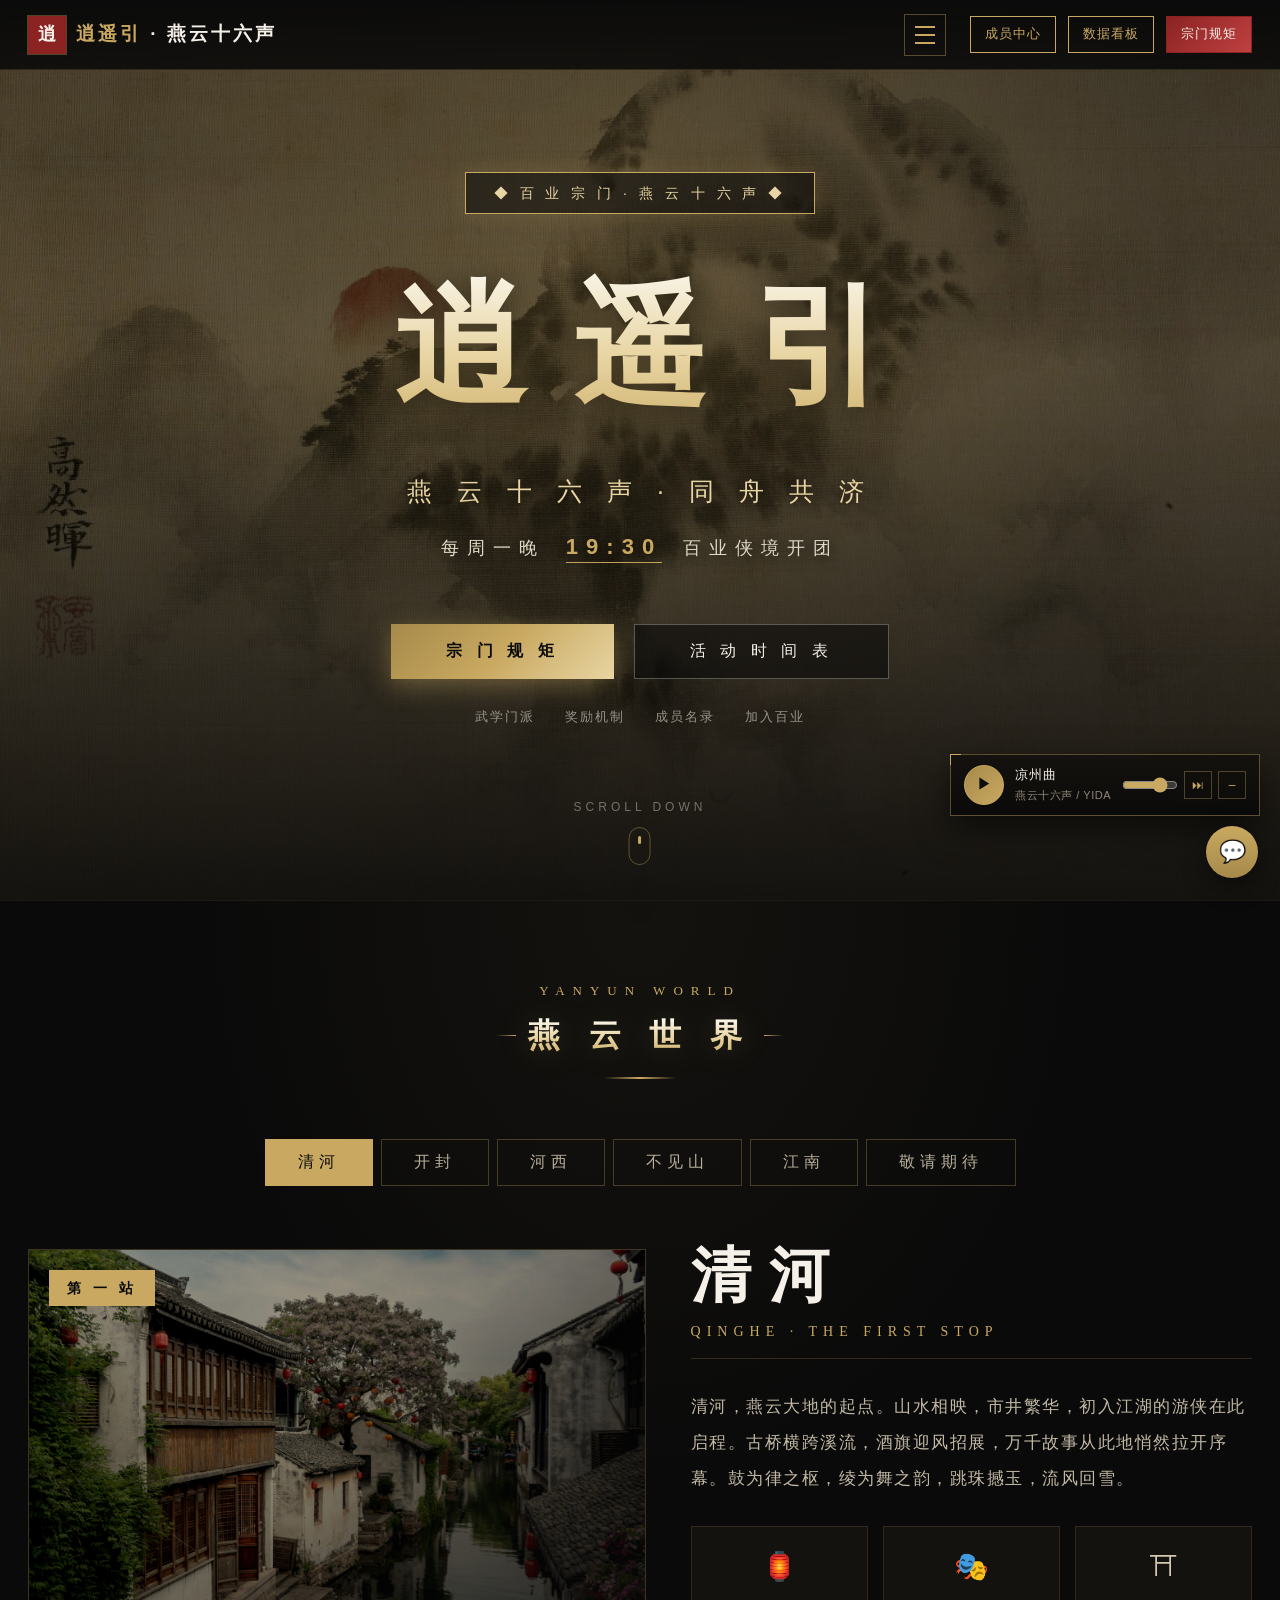
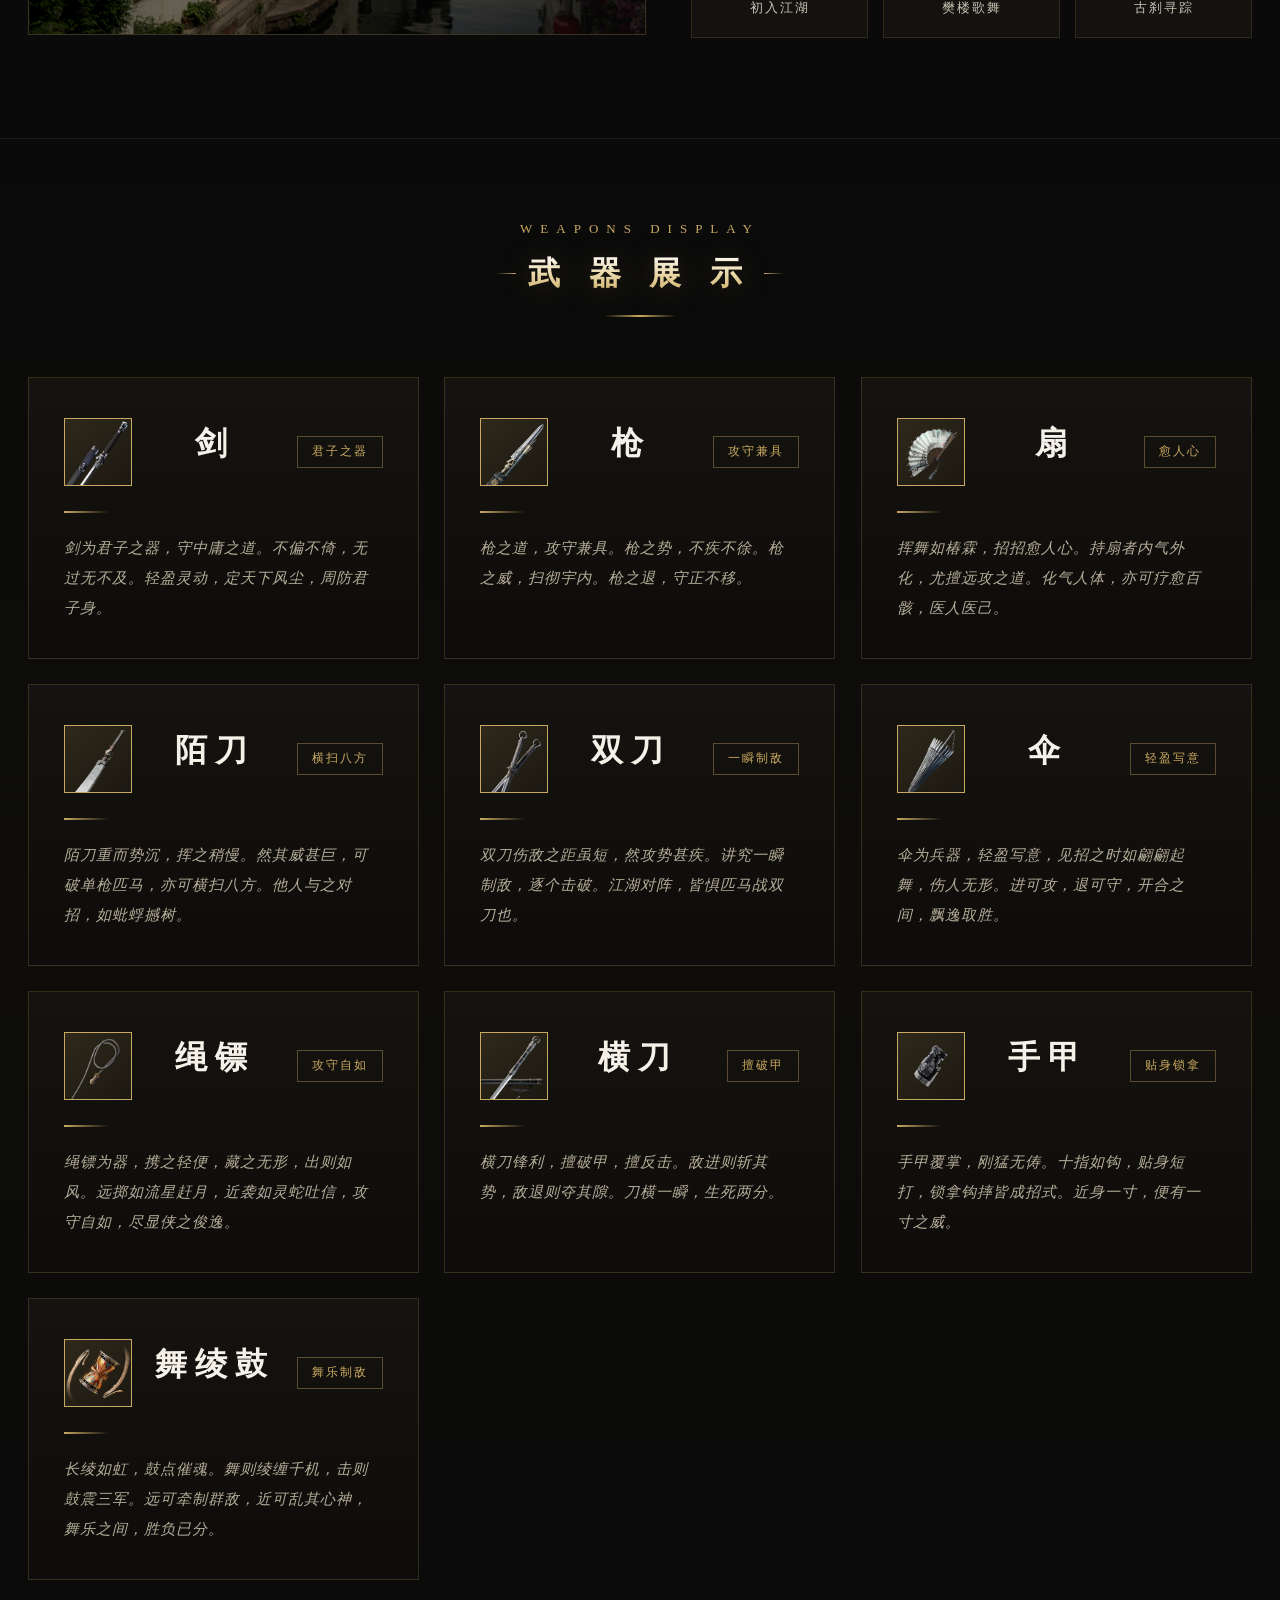
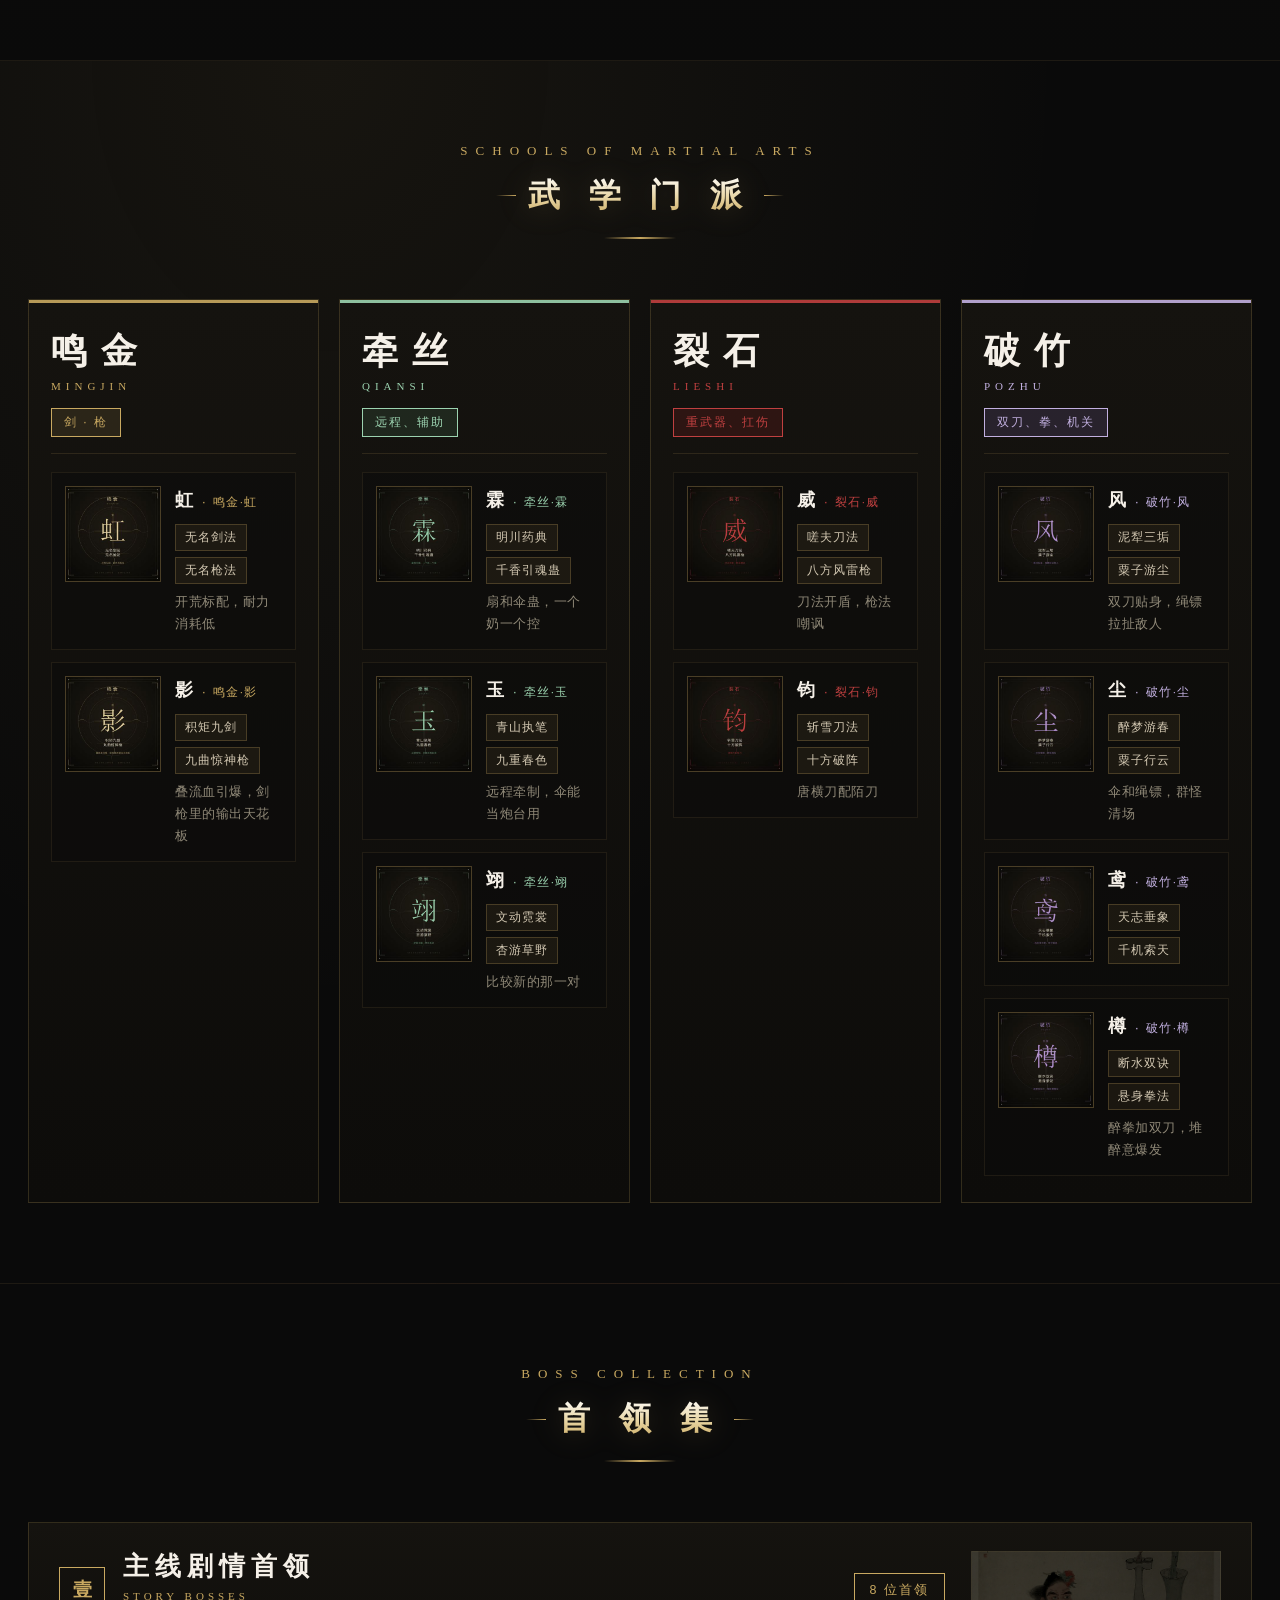
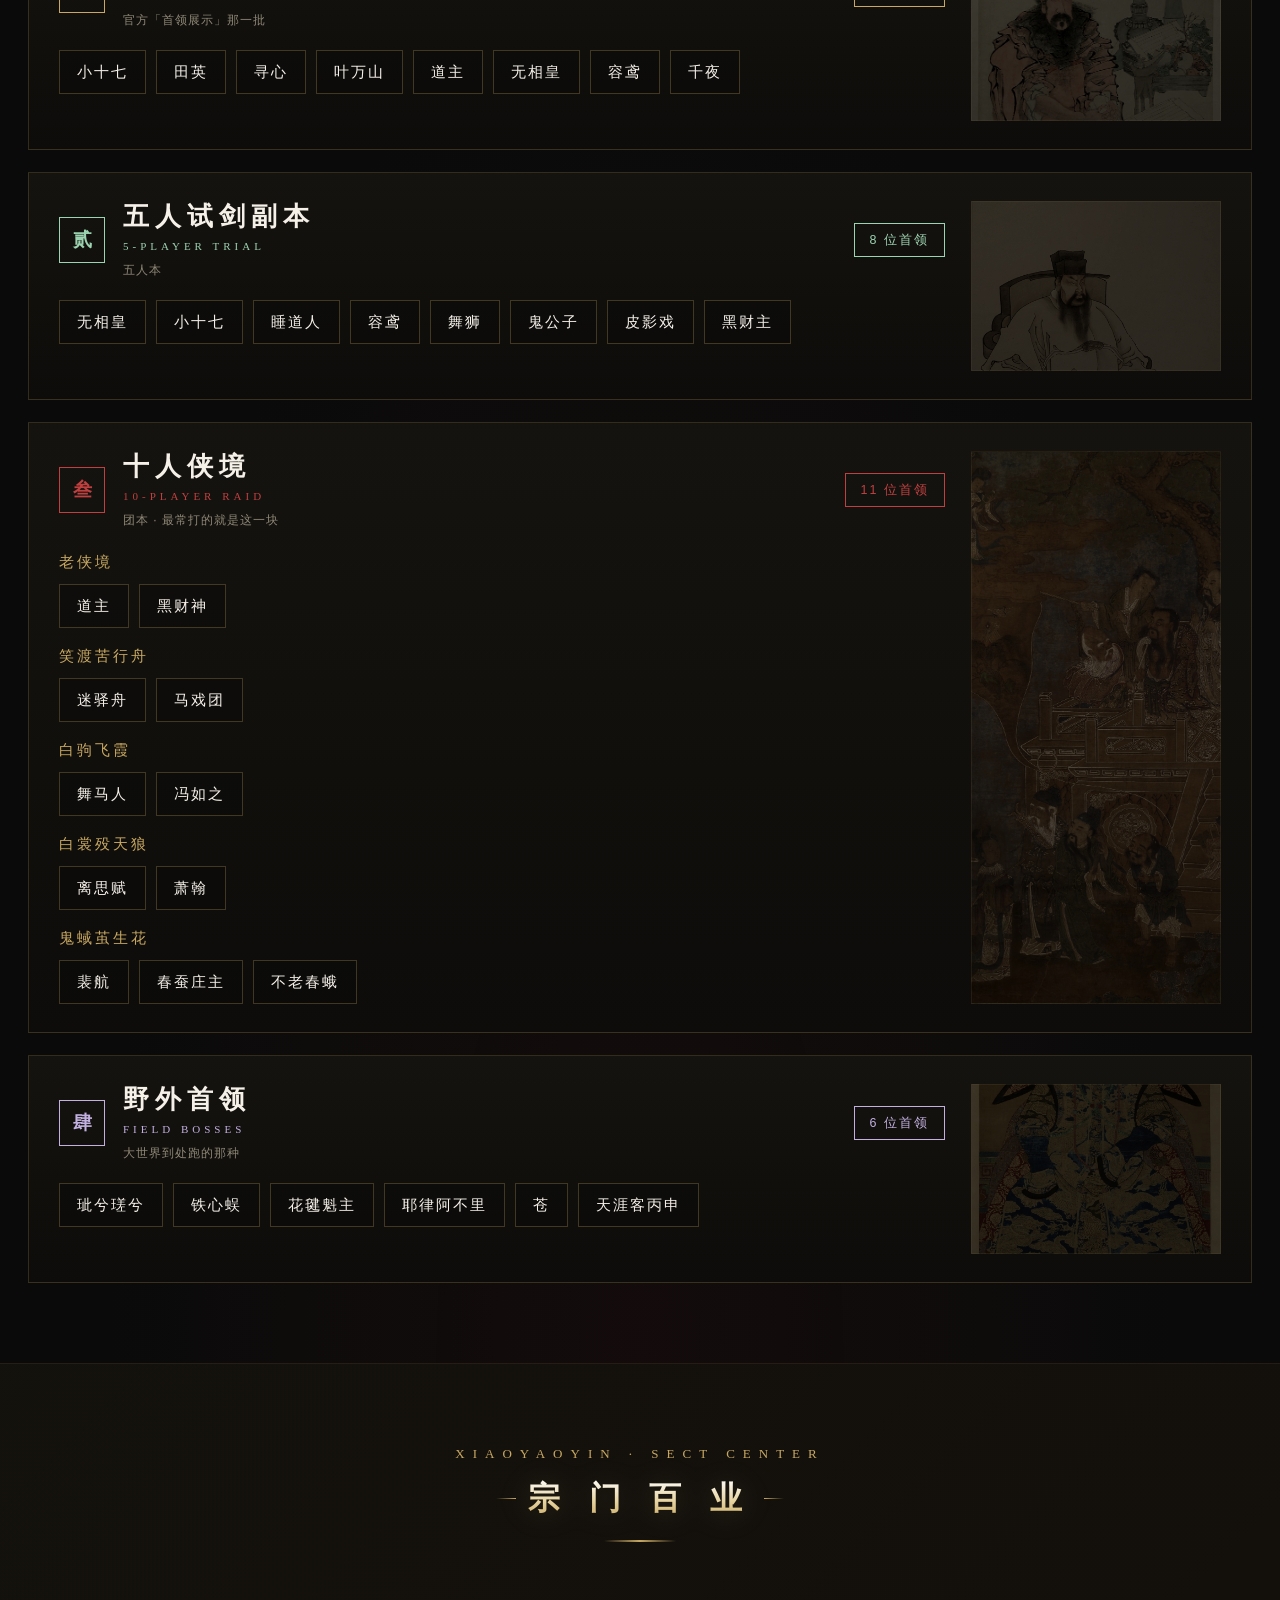
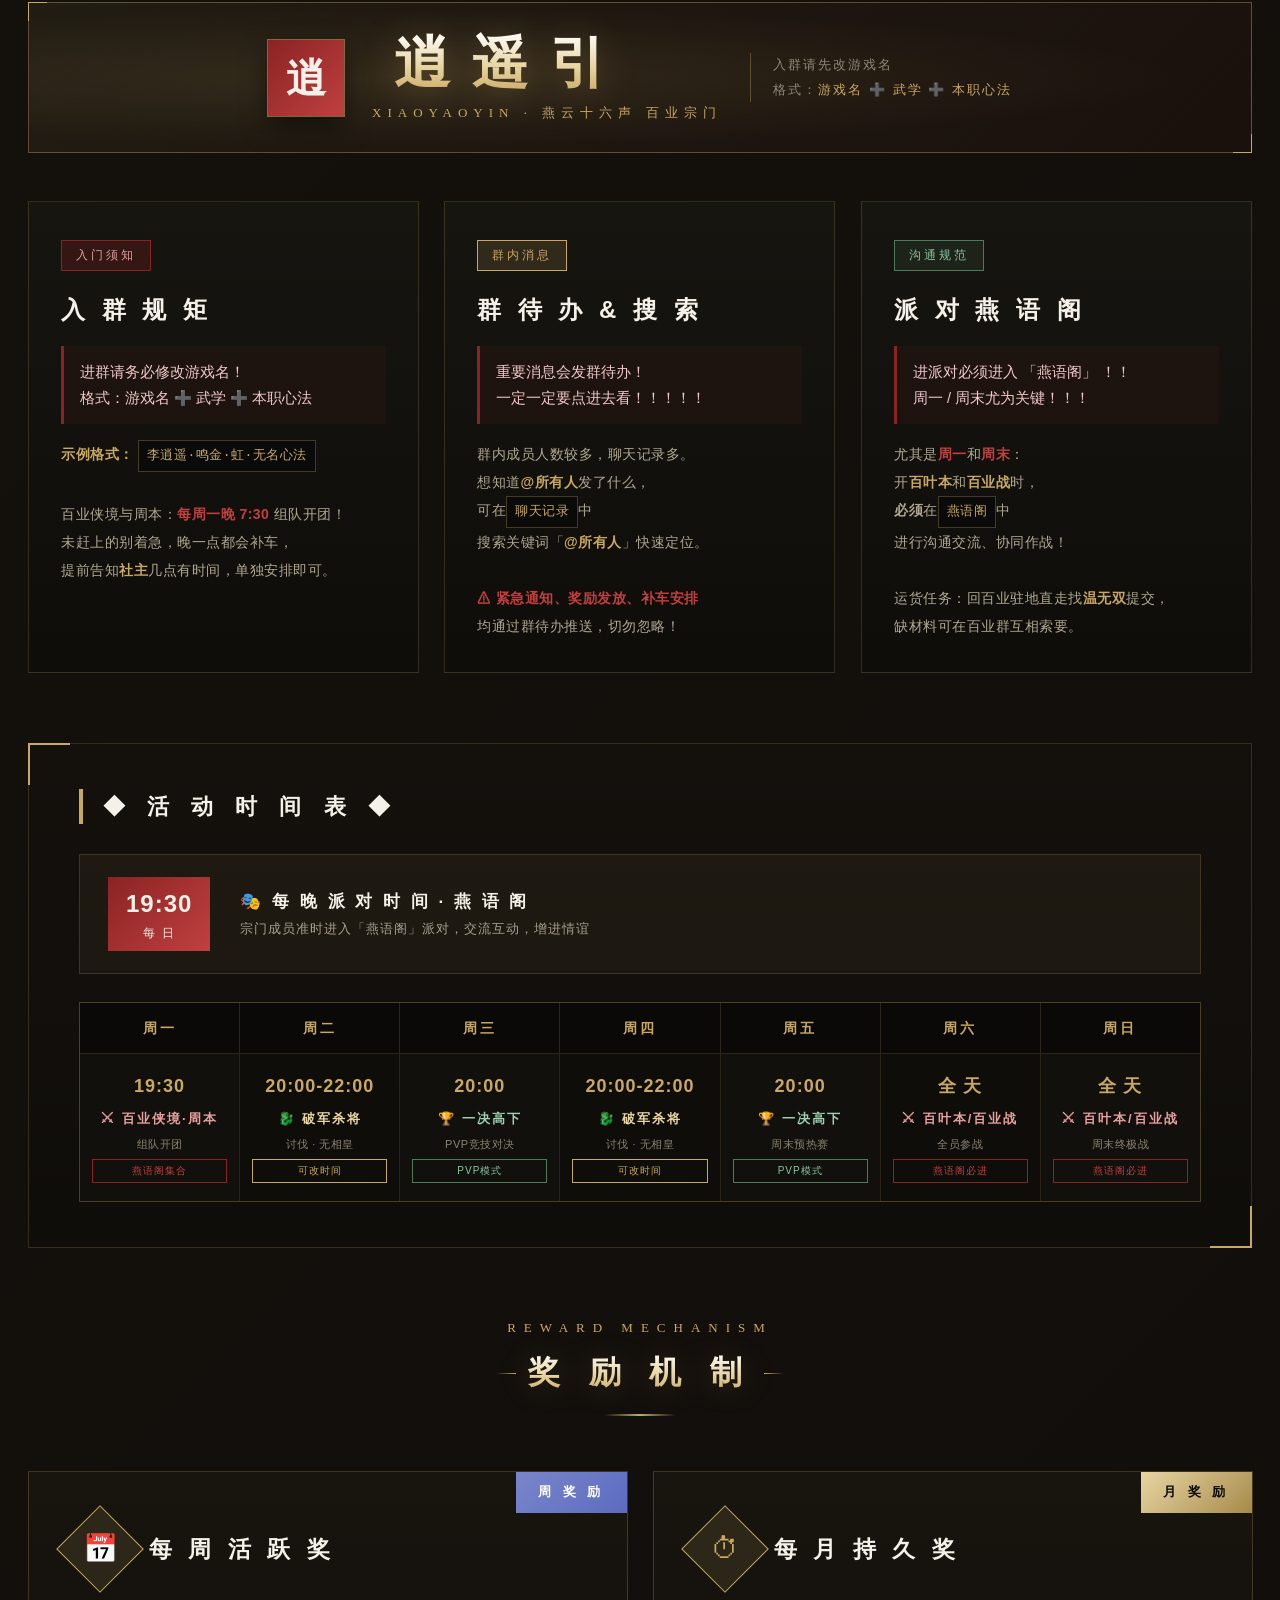
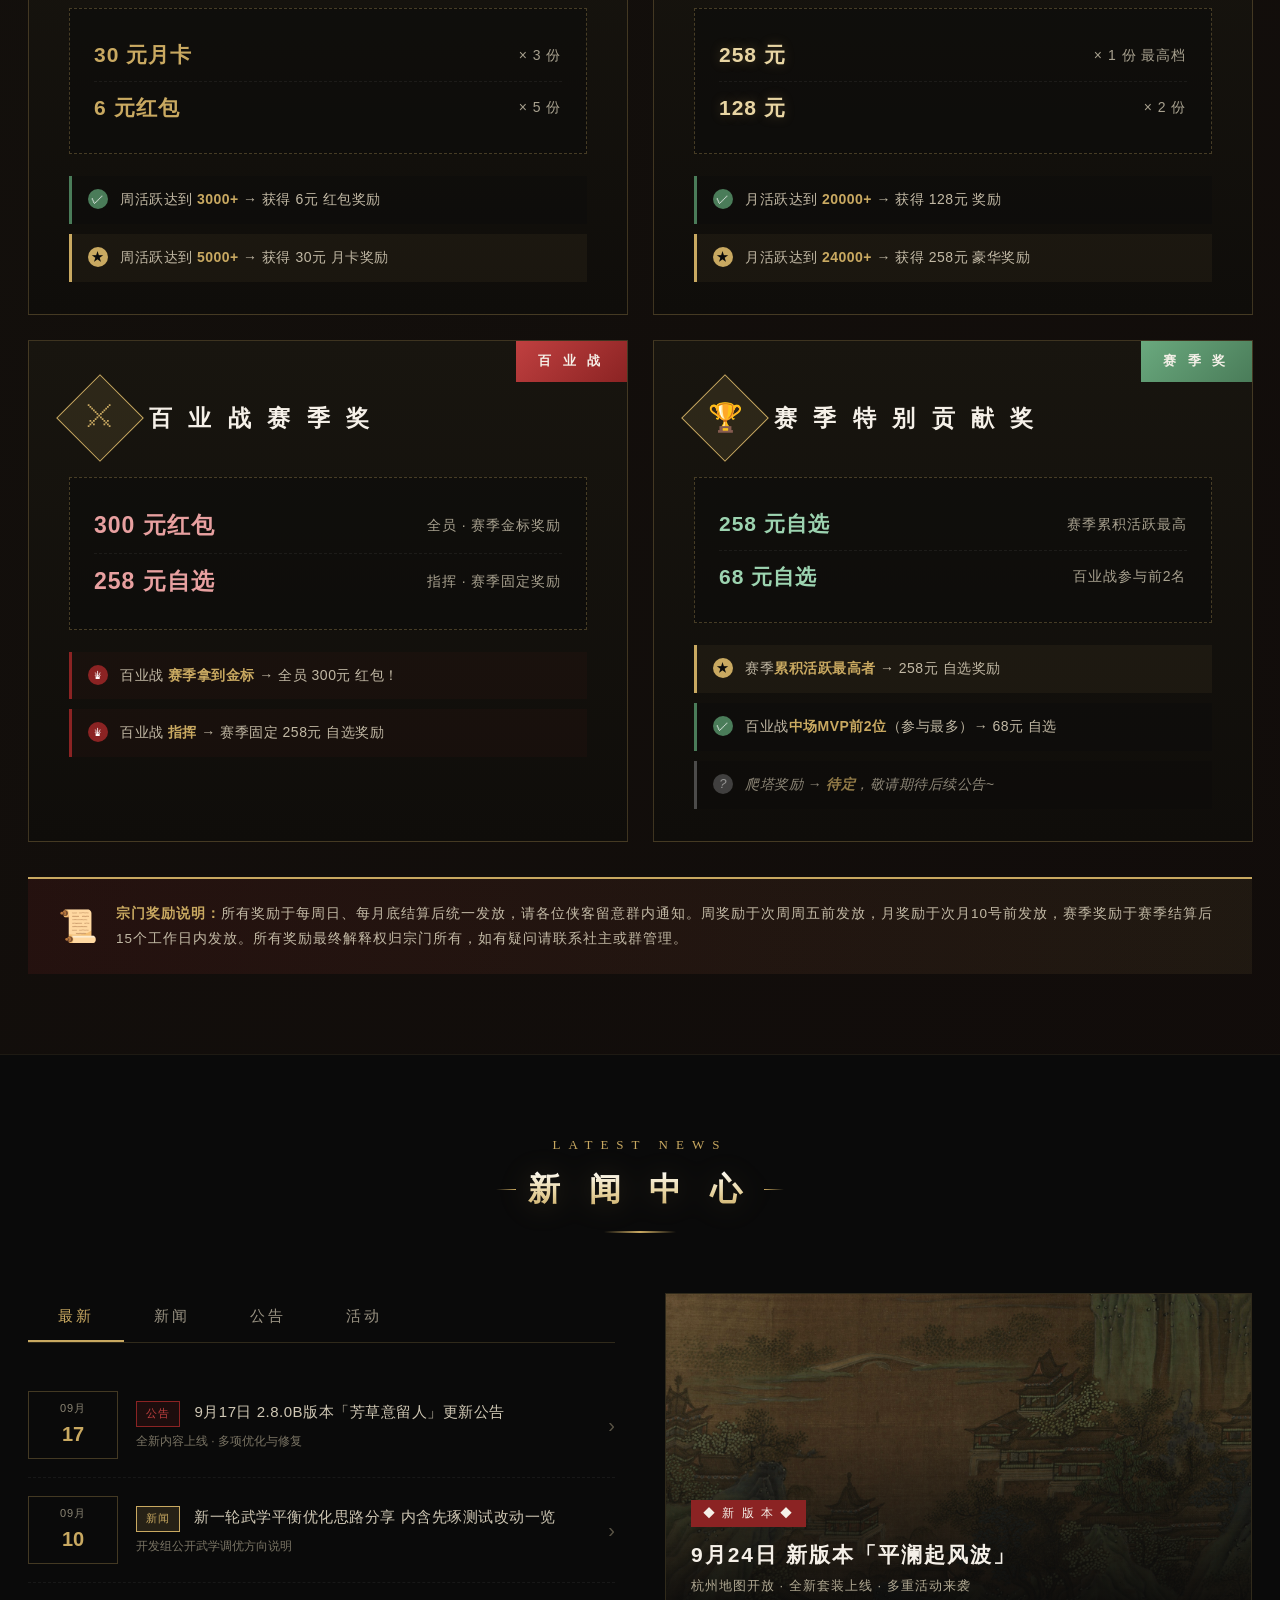
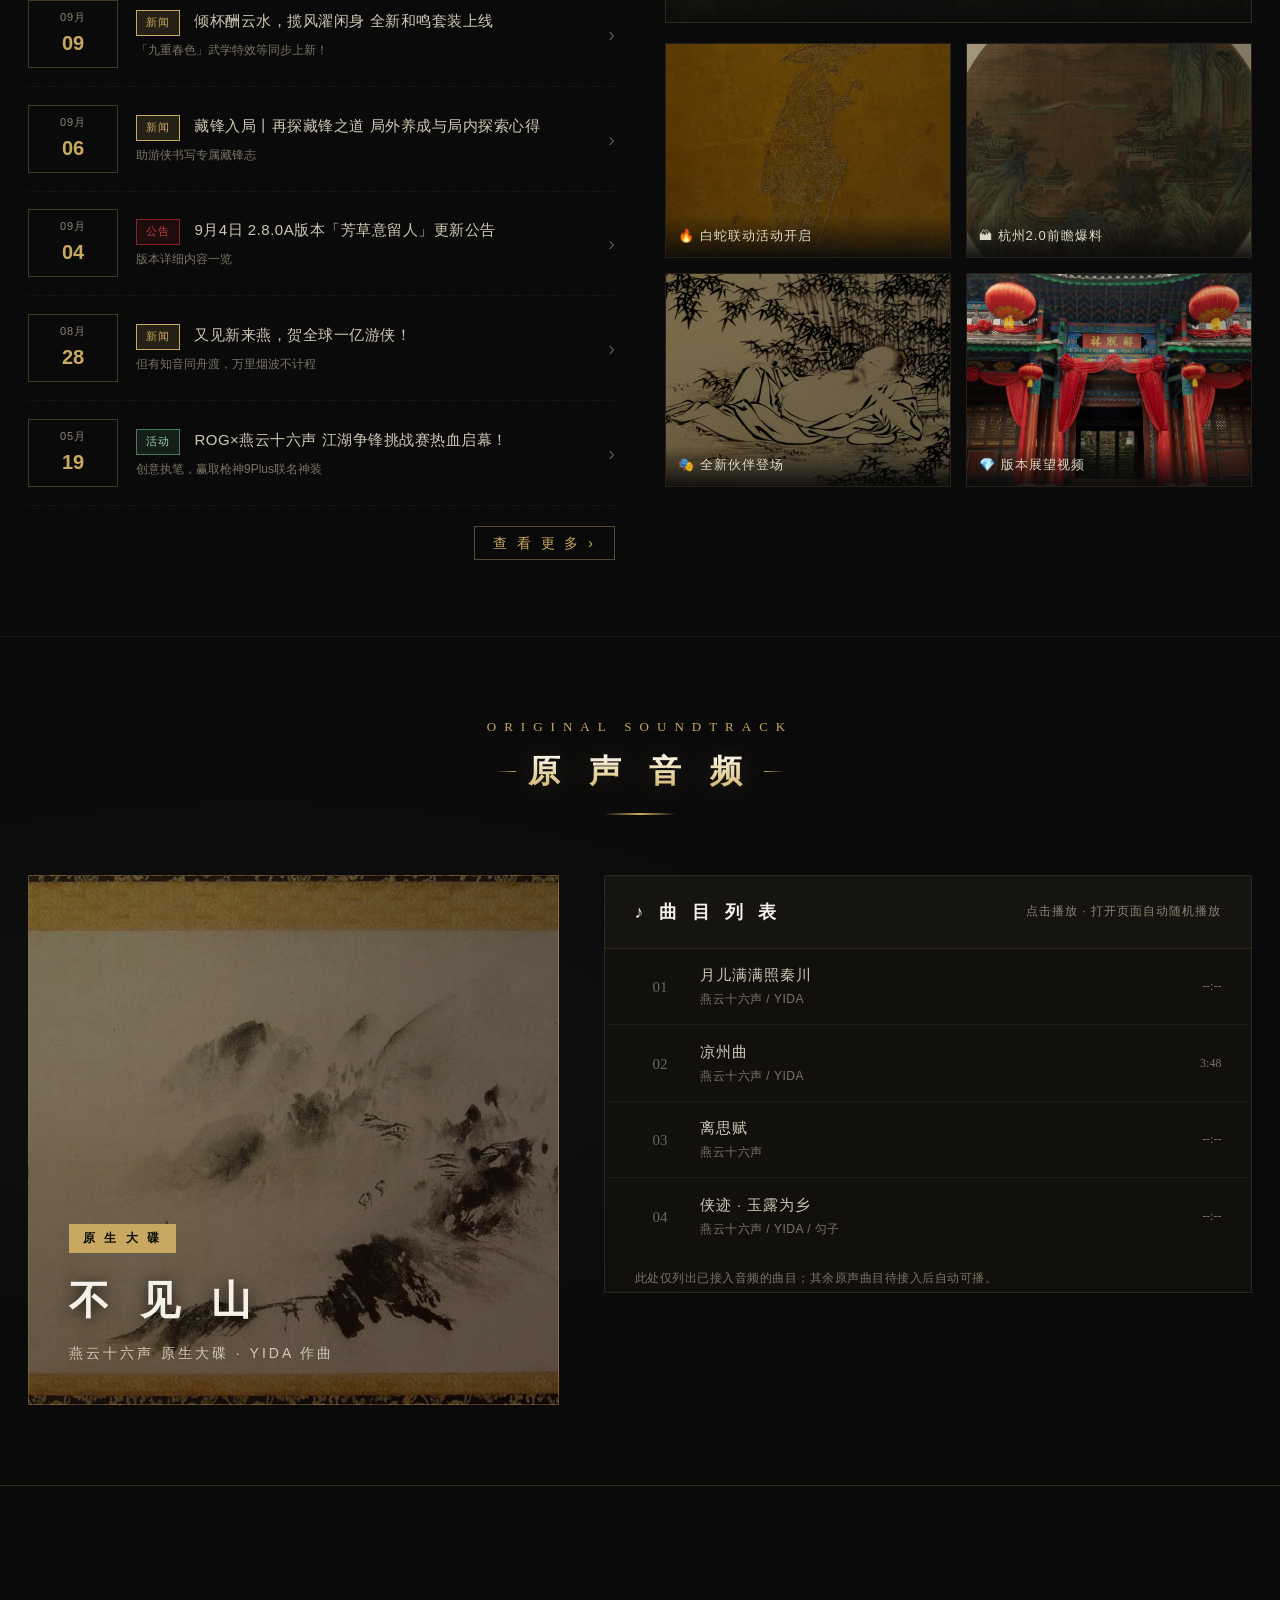
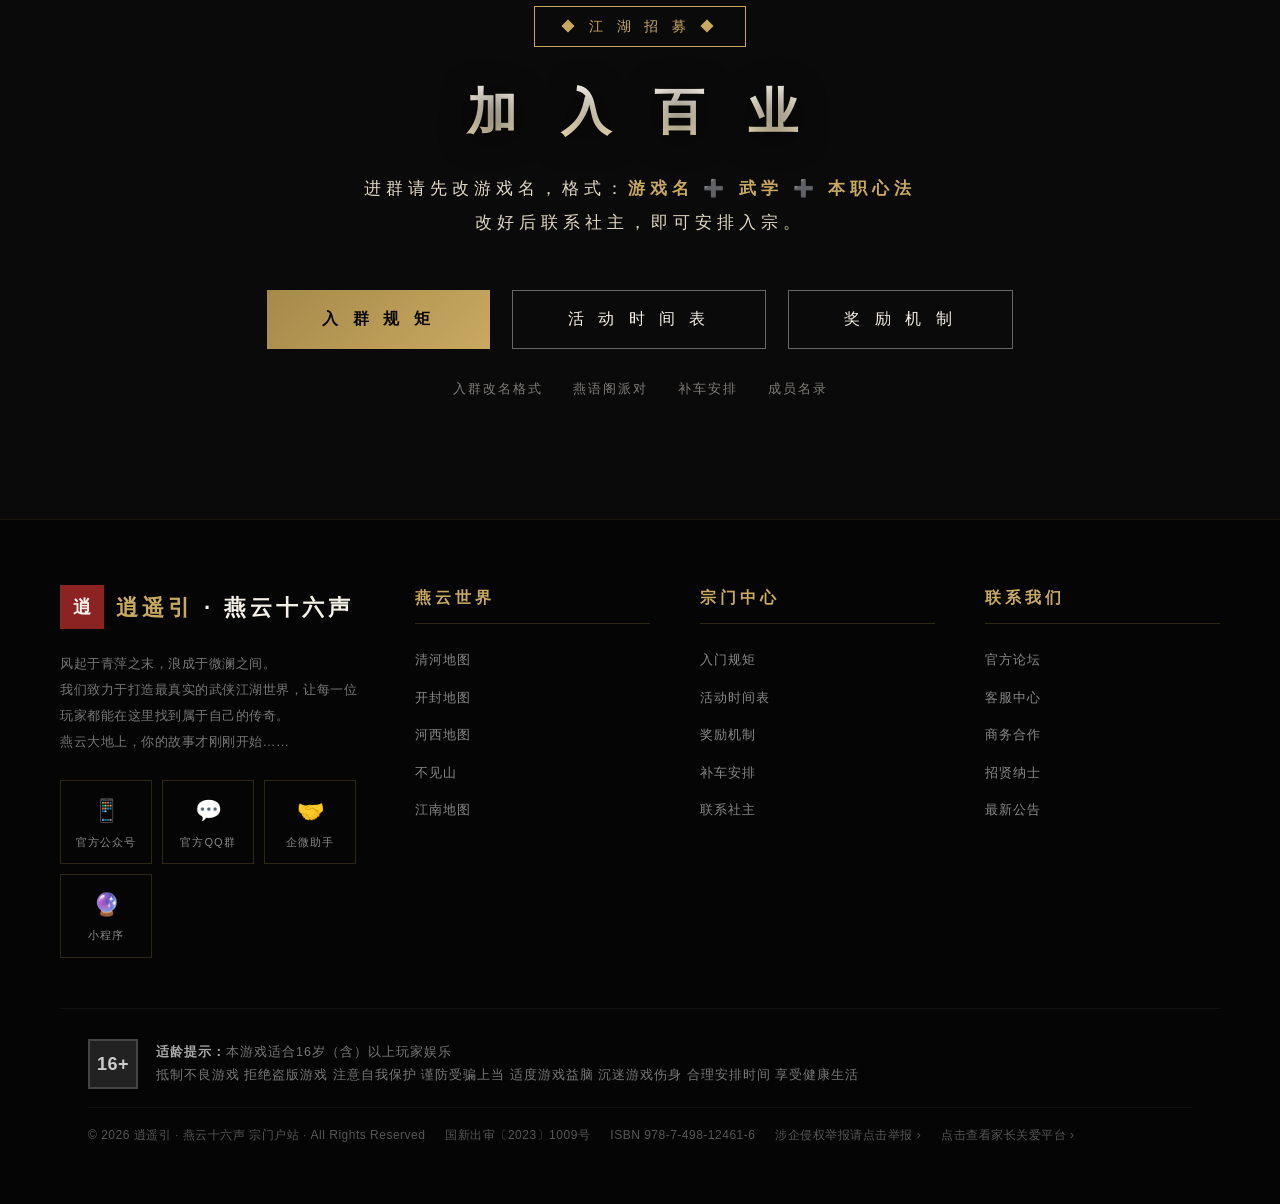
==== commit da082623: "武器展示接入官方武器图（十张），压缩至180px替换emoji图标" ====
--- a/index.html
+++ b/index.html
@@ -352,6 +352,11 @@
             font-size: 36px;
             color: var(--gold);
             transition: all 0.4s;
+            overflow: hidden;
+        }
+        .weapon-symbol img {
+            width: 100%; height: 100%;
+            object-fit: cover; display: block;
         }
         .weapon-card:hover .weapon-symbol {
             transform: rotate(12deg) scale(1.08);
@@ -1833,7 +1838,7 @@
     <div class="weapon-grid">
         <div class="weapon-card reveal">
             <div class="weapon-top">
-                <div class="weapon-symbol">⚔</div>
+                <div class="weapon-symbol"><img src="assets/武器展示/剑.png" alt=""></div>
                 <div><div class="weapon-name">剑</div></div>
                 <div class="weapon-class">君子之器</div>
             </div>
@@ -1842,7 +1847,7 @@
         </div>
         <div class="weapon-card reveal">
             <div class="weapon-top">
-                <div class="weapon-symbol">🔱</div>
+                <div class="weapon-symbol"><img src="assets/武器展示/枪.png" alt=""></div>
                 <div><div class="weapon-name">枪</div></div>
                 <div class="weapon-class">攻守兼具</div>
             </div>
@@ -1851,7 +1856,7 @@
         </div>
         <div class="weapon-card reveal">
             <div class="weapon-top">
-                <div class="weapon-symbol">🪭</div>
+                <div class="weapon-symbol"><img src="assets/武器展示/扇.png" alt=""></div>
                 <div><div class="weapon-name">扇</div></div>
                 <div class="weapon-class">愈人心</div>
             </div>
@@ -1860,7 +1865,7 @@
         </div>
         <div class="weapon-card reveal">
             <div class="weapon-top">
-                <div class="weapon-symbol">🗡</div>
+                <div class="weapon-symbol"><img src="assets/武器展示/陌刀.png" alt=""></div>
                 <div><div class="weapon-name">陌刀</div></div>
                 <div class="weapon-class">横扫八方</div>
             </div>
@@ -1869,7 +1874,7 @@
         </div>
         <div class="weapon-card reveal">
             <div class="weapon-top">
-                <div class="weapon-symbol">⚔⚔</div>
+                <div class="weapon-symbol"><img src="assets/武器展示/双刀.png" alt=""></div>
                 <div><div class="weapon-name">双刀</div></div>
                 <div class="weapon-class">一瞬制敌</div>
             </div>
@@ -1878,7 +1883,7 @@
         </div>
         <div class="weapon-card reveal">
             <div class="weapon-top">
-                <div class="weapon-symbol">☂</div>
+                <div class="weapon-symbol"><img src="assets/武器展示/伞.png" alt=""></div>
                 <div><div class="weapon-name">伞</div></div>
                 <div class="weapon-class">轻盈写意</div>
             </div>
@@ -1887,7 +1892,7 @@
         </div>
         <div class="weapon-card reveal">
             <div class="weapon-top">
-                <div class="weapon-symbol">🪢</div>
+                <div class="weapon-symbol"><img src="assets/武器展示/绳镖.png" alt=""></div>
                 <div><div class="weapon-name">绳镖</div></div>
                 <div class="weapon-class">攻守自如</div>
             </div>
@@ -1896,7 +1901,7 @@
         </div>
         <div class="weapon-card reveal">
             <div class="weapon-top">
-                <div class="weapon-symbol">🗡</div>
+                <div class="weapon-symbol"><img src="assets/武器展示/唐横刀.png" alt=""></div>
                 <div><div class="weapon-name">横刀</div></div>
                 <div class="weapon-class">擅破甲</div>
             </div>
@@ -1905,7 +1910,7 @@
         </div>
         <div class="weapon-card reveal">
             <div class="weapon-top">
-                <div class="weapon-symbol">🥊</div>
+                <div class="weapon-symbol"><img src="assets/武器展示/手甲.png" alt=""></div>
                 <div><div class="weapon-name">手甲</div></div>
                 <div class="weapon-class">贴身锁拿</div>
             </div>
@@ -1914,7 +1919,7 @@
         </div>
         <div class="weapon-card reveal">
             <div class="weapon-top">
-                <div class="weapon-symbol">🎶</div>
+                <div class="weapon-symbol"><img src="assets/武器展示/舞绫鼓.png" alt=""></div>
                 <div><div class="weapon-name">舞绫鼓</div></div>
                 <div class="weapon-class">舞乐制敌</div>
             </div>
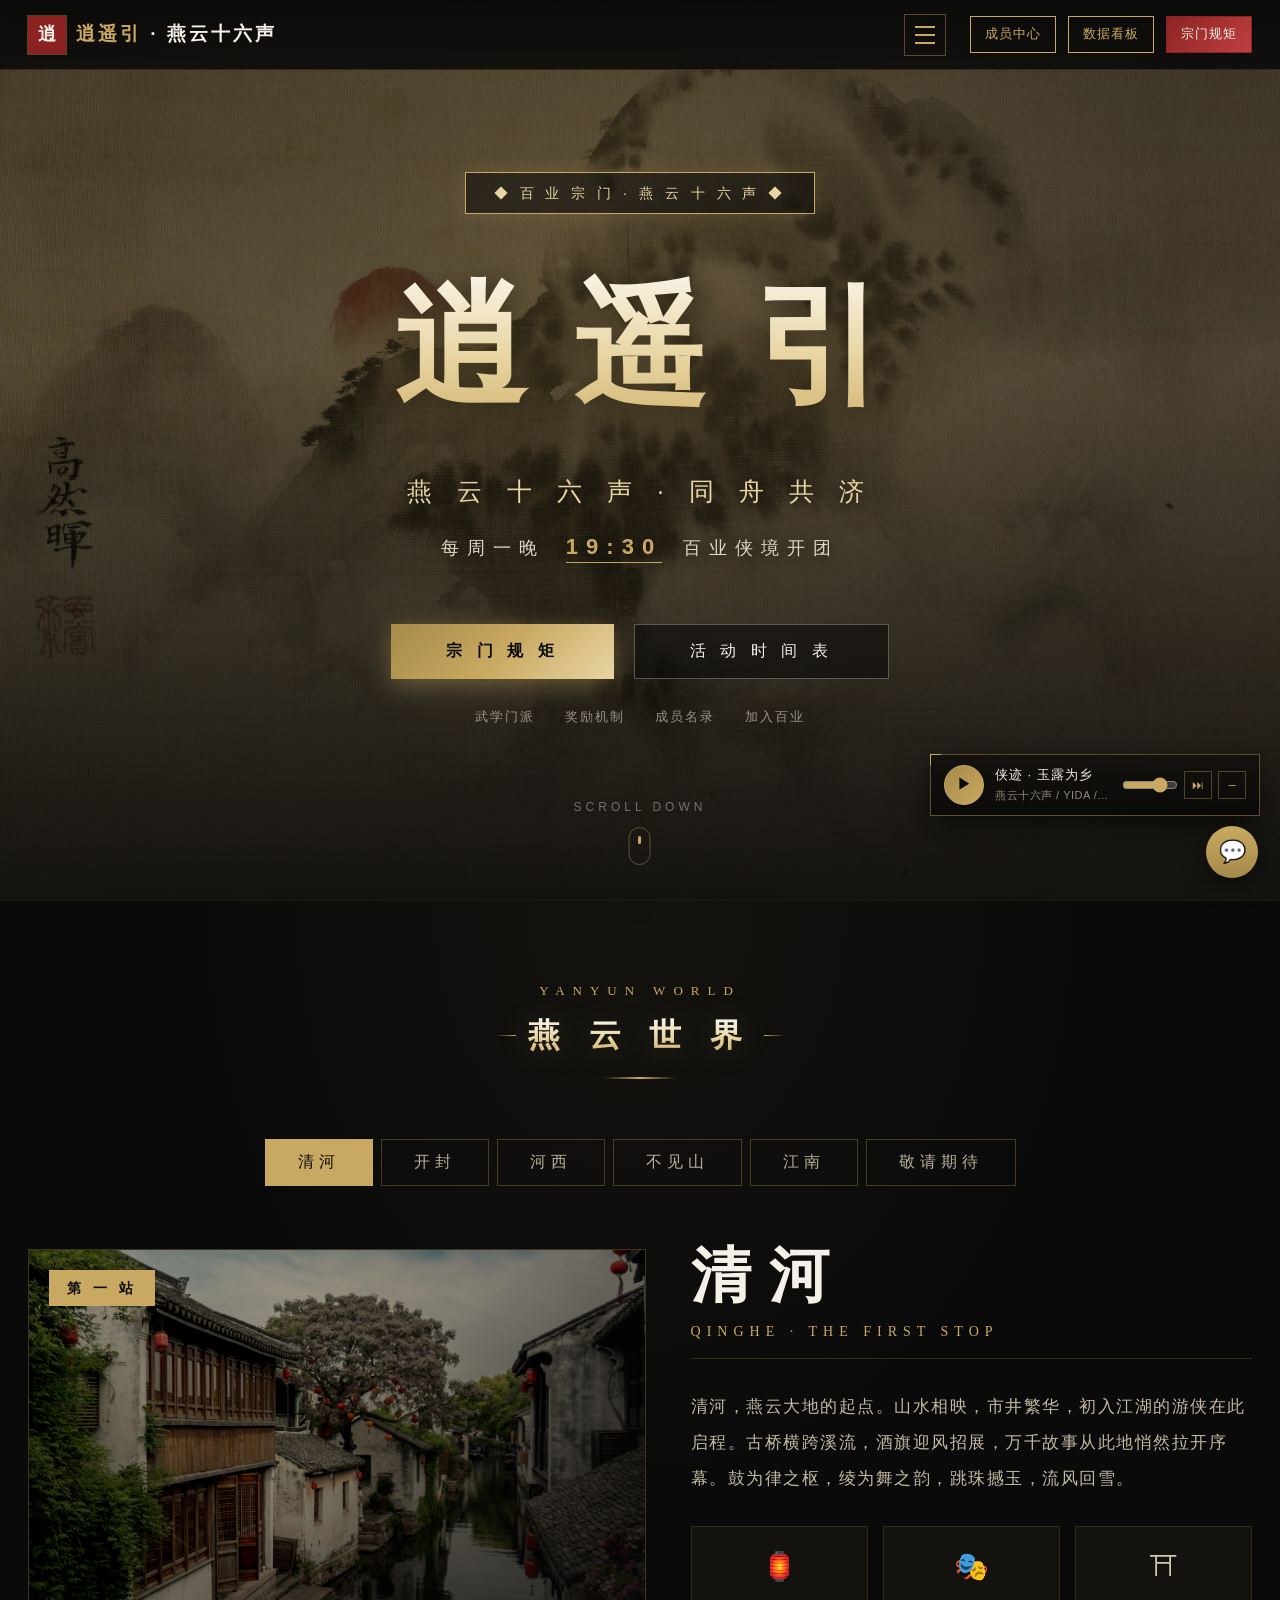
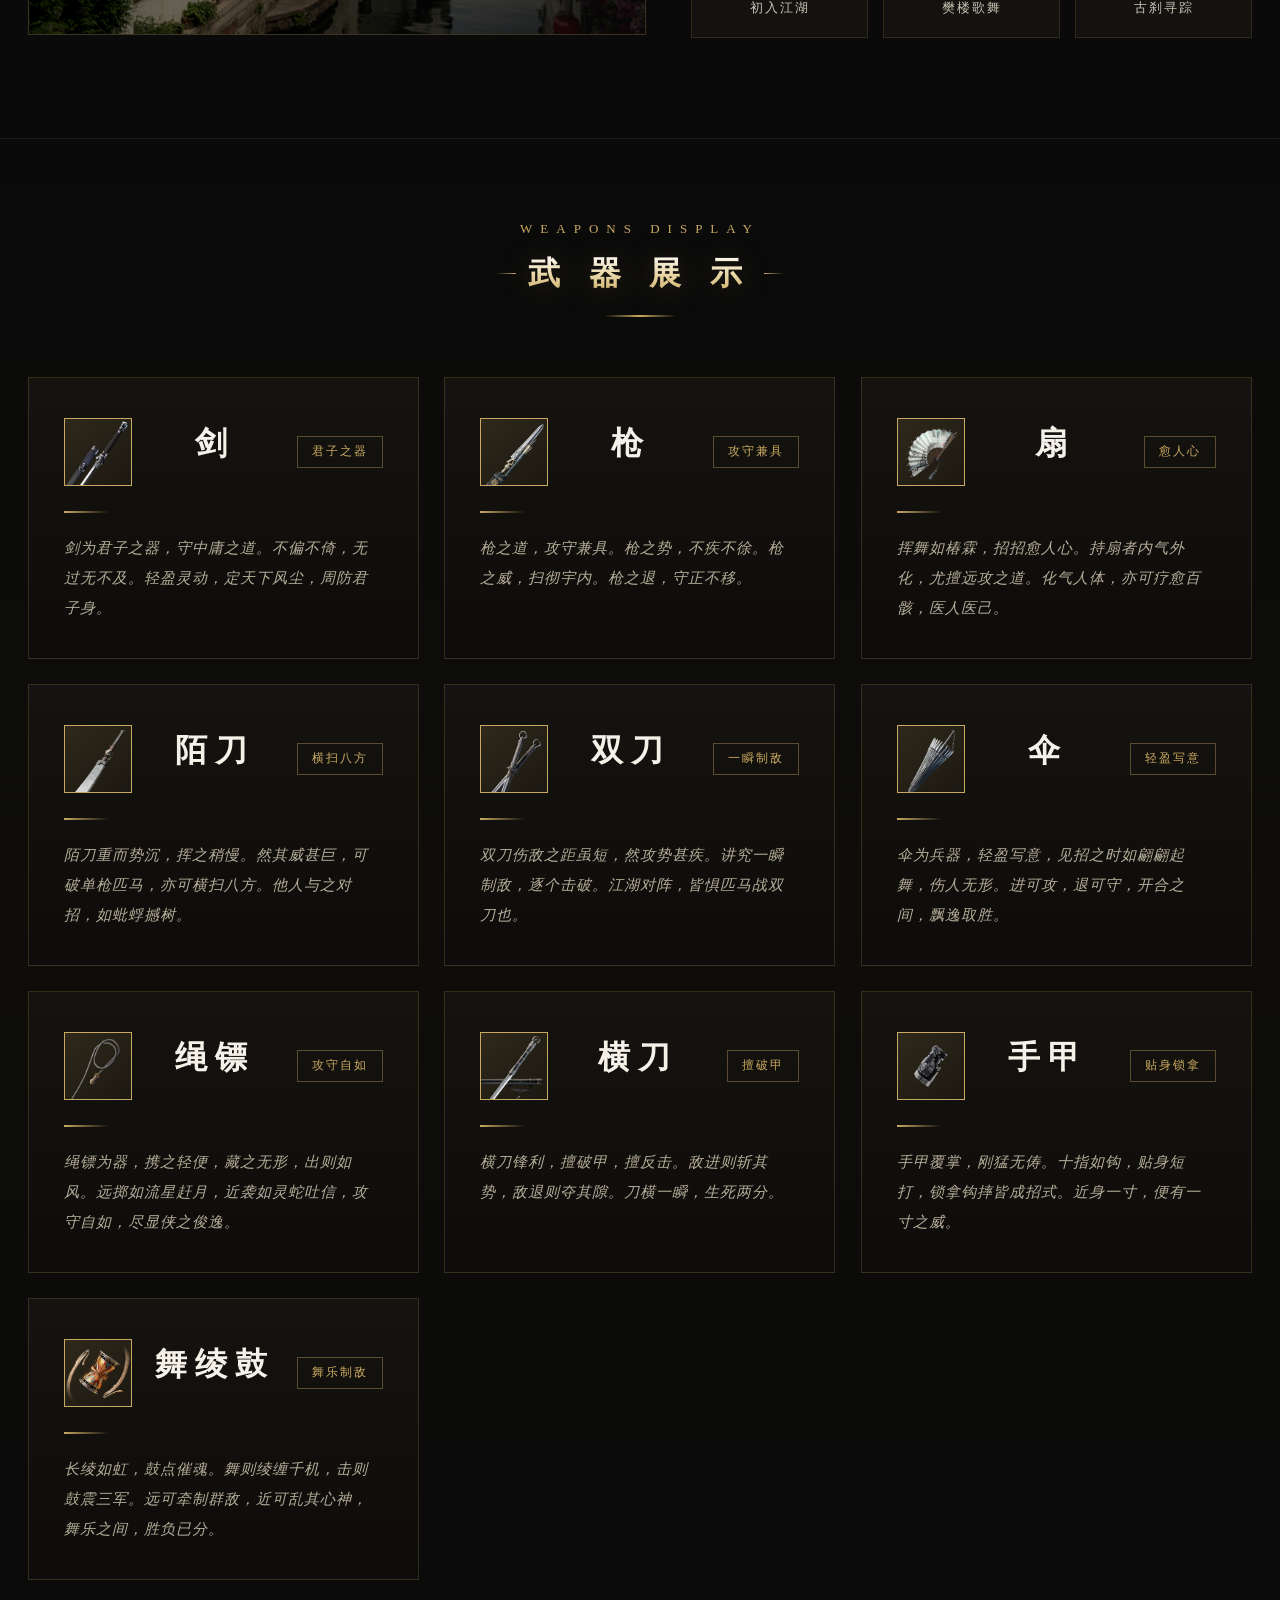
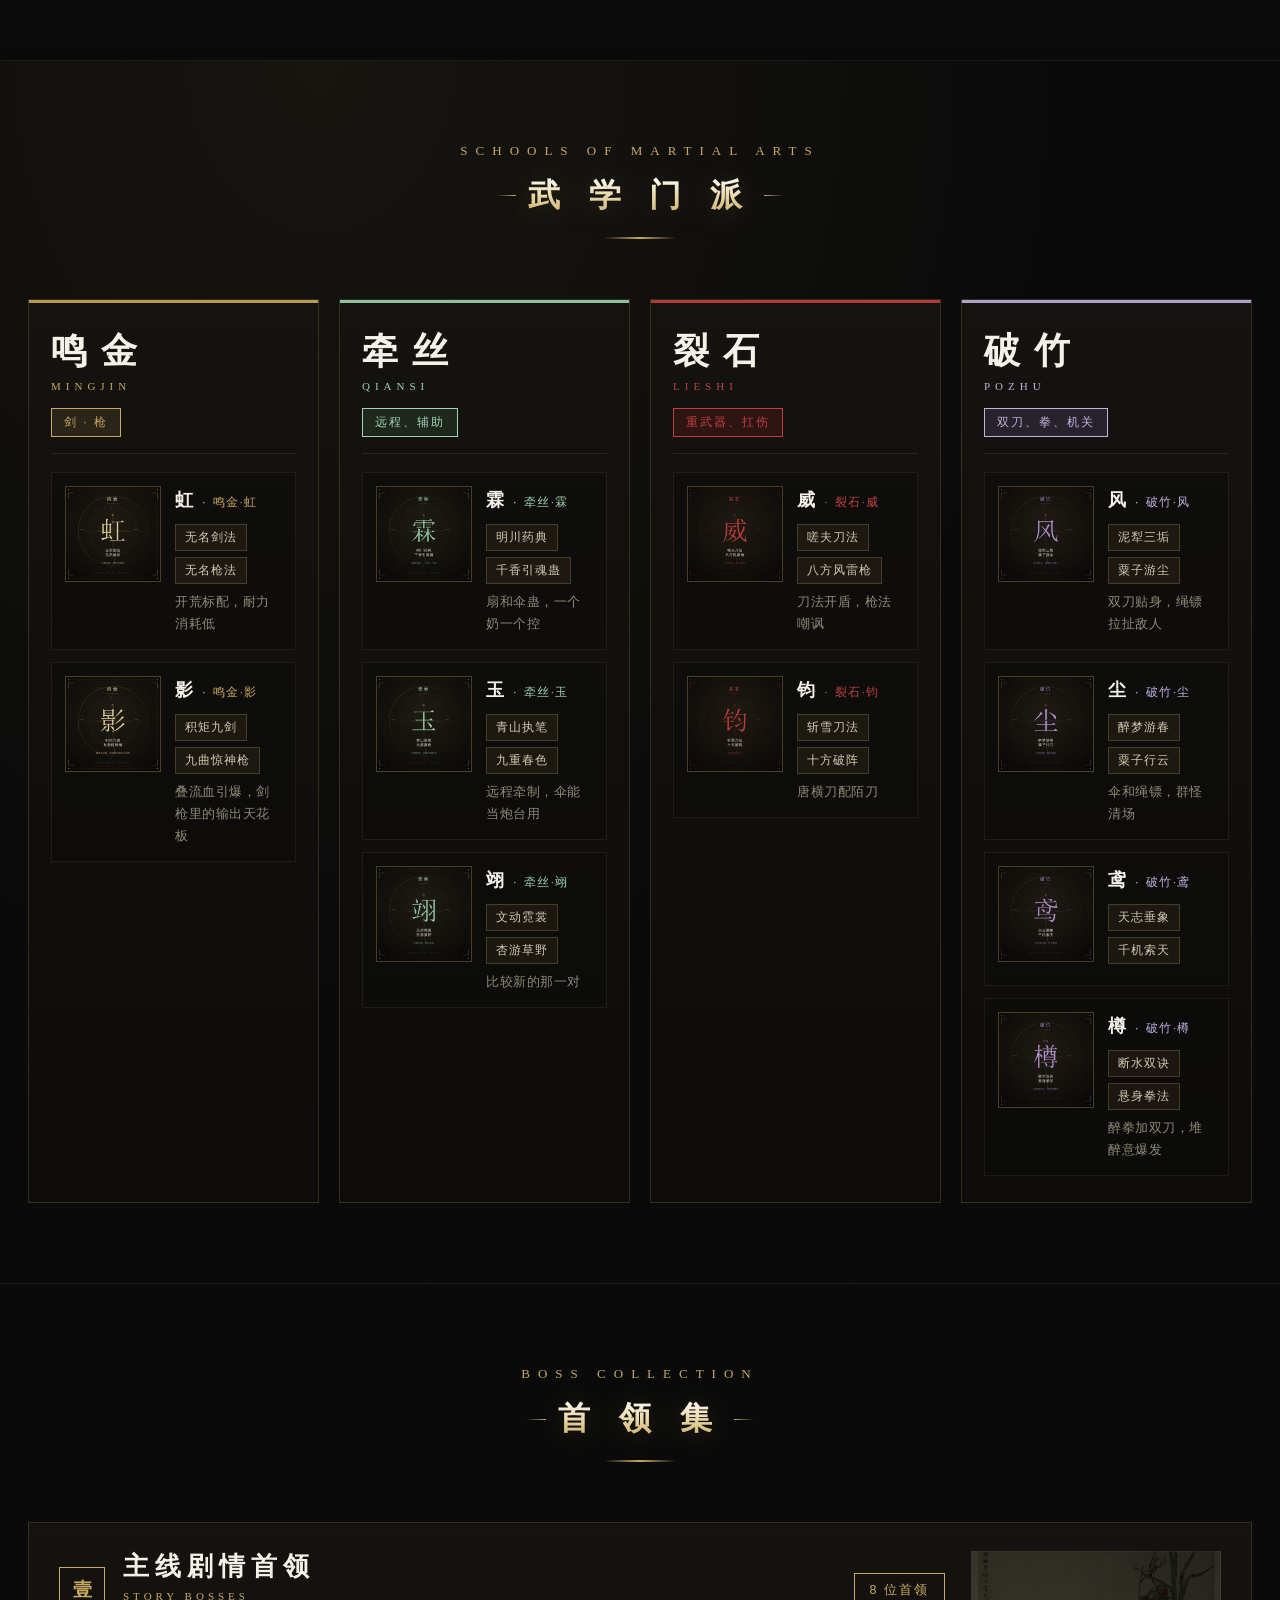
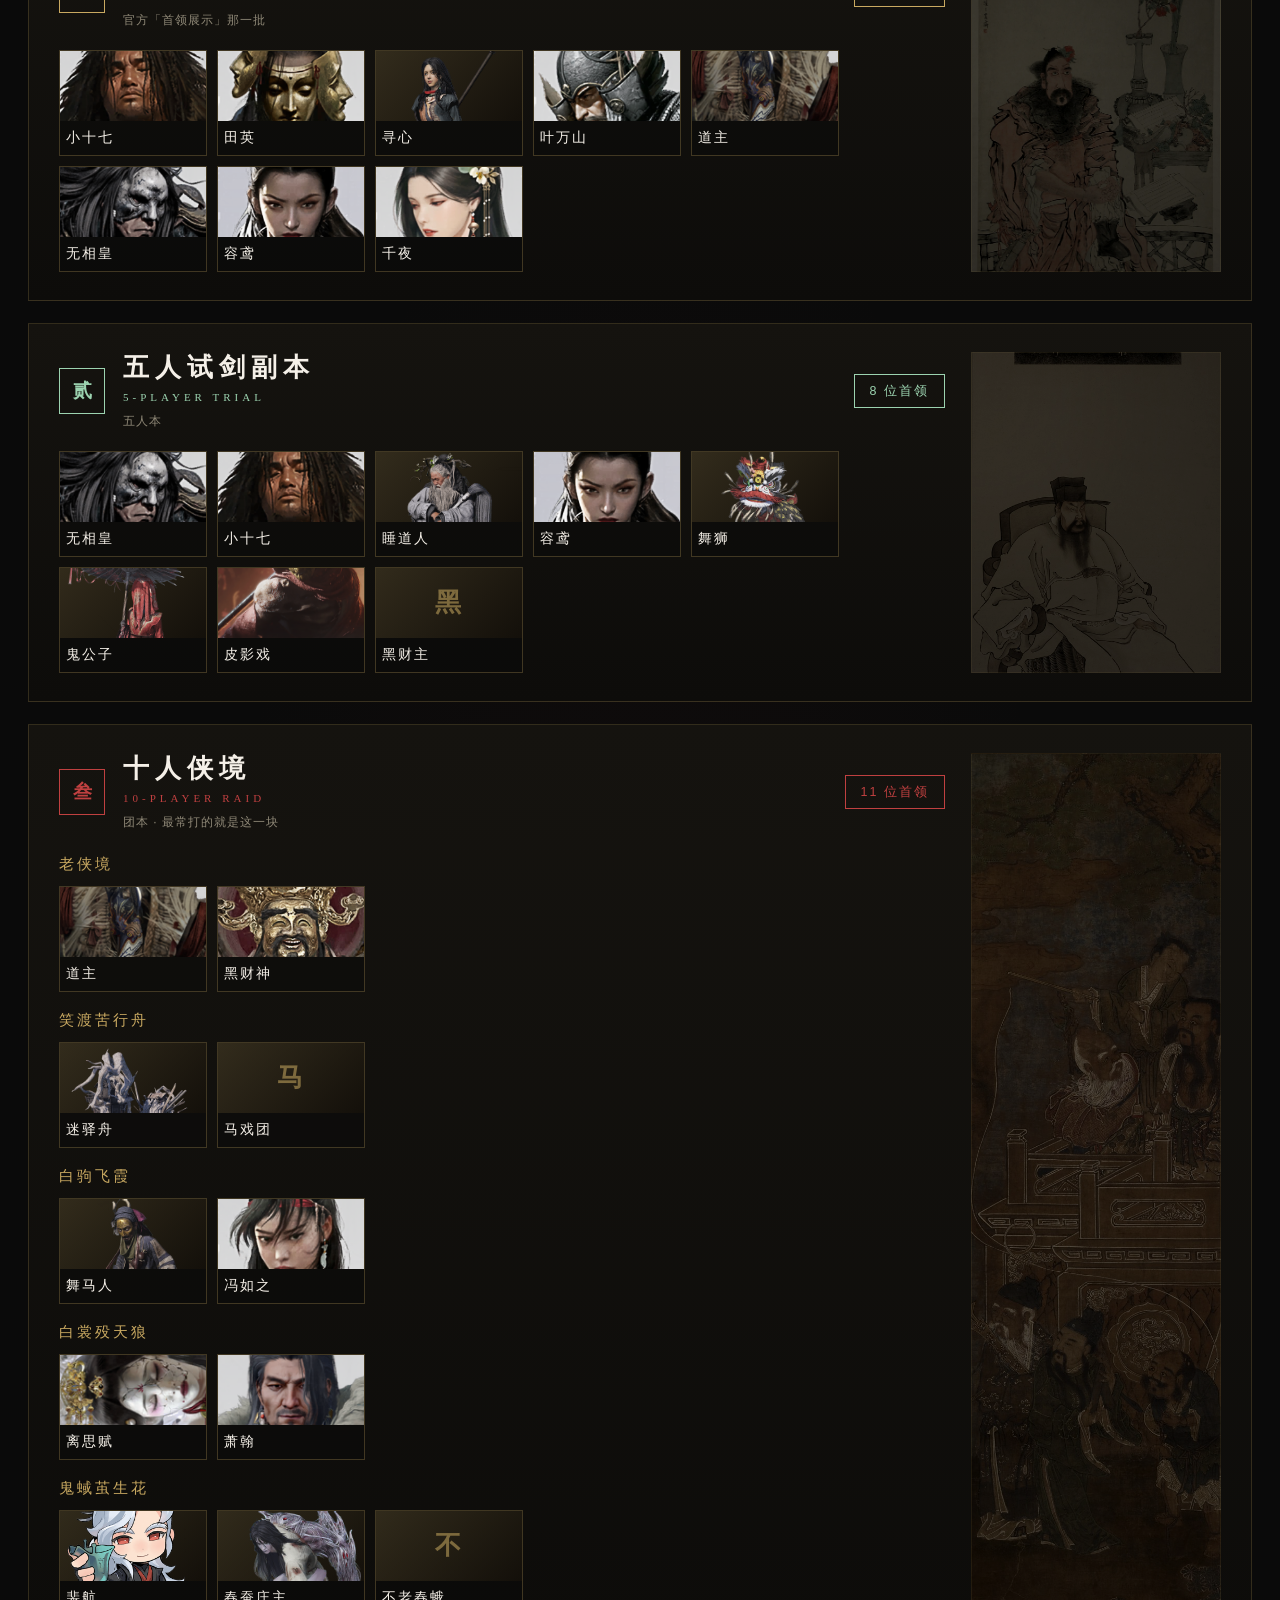
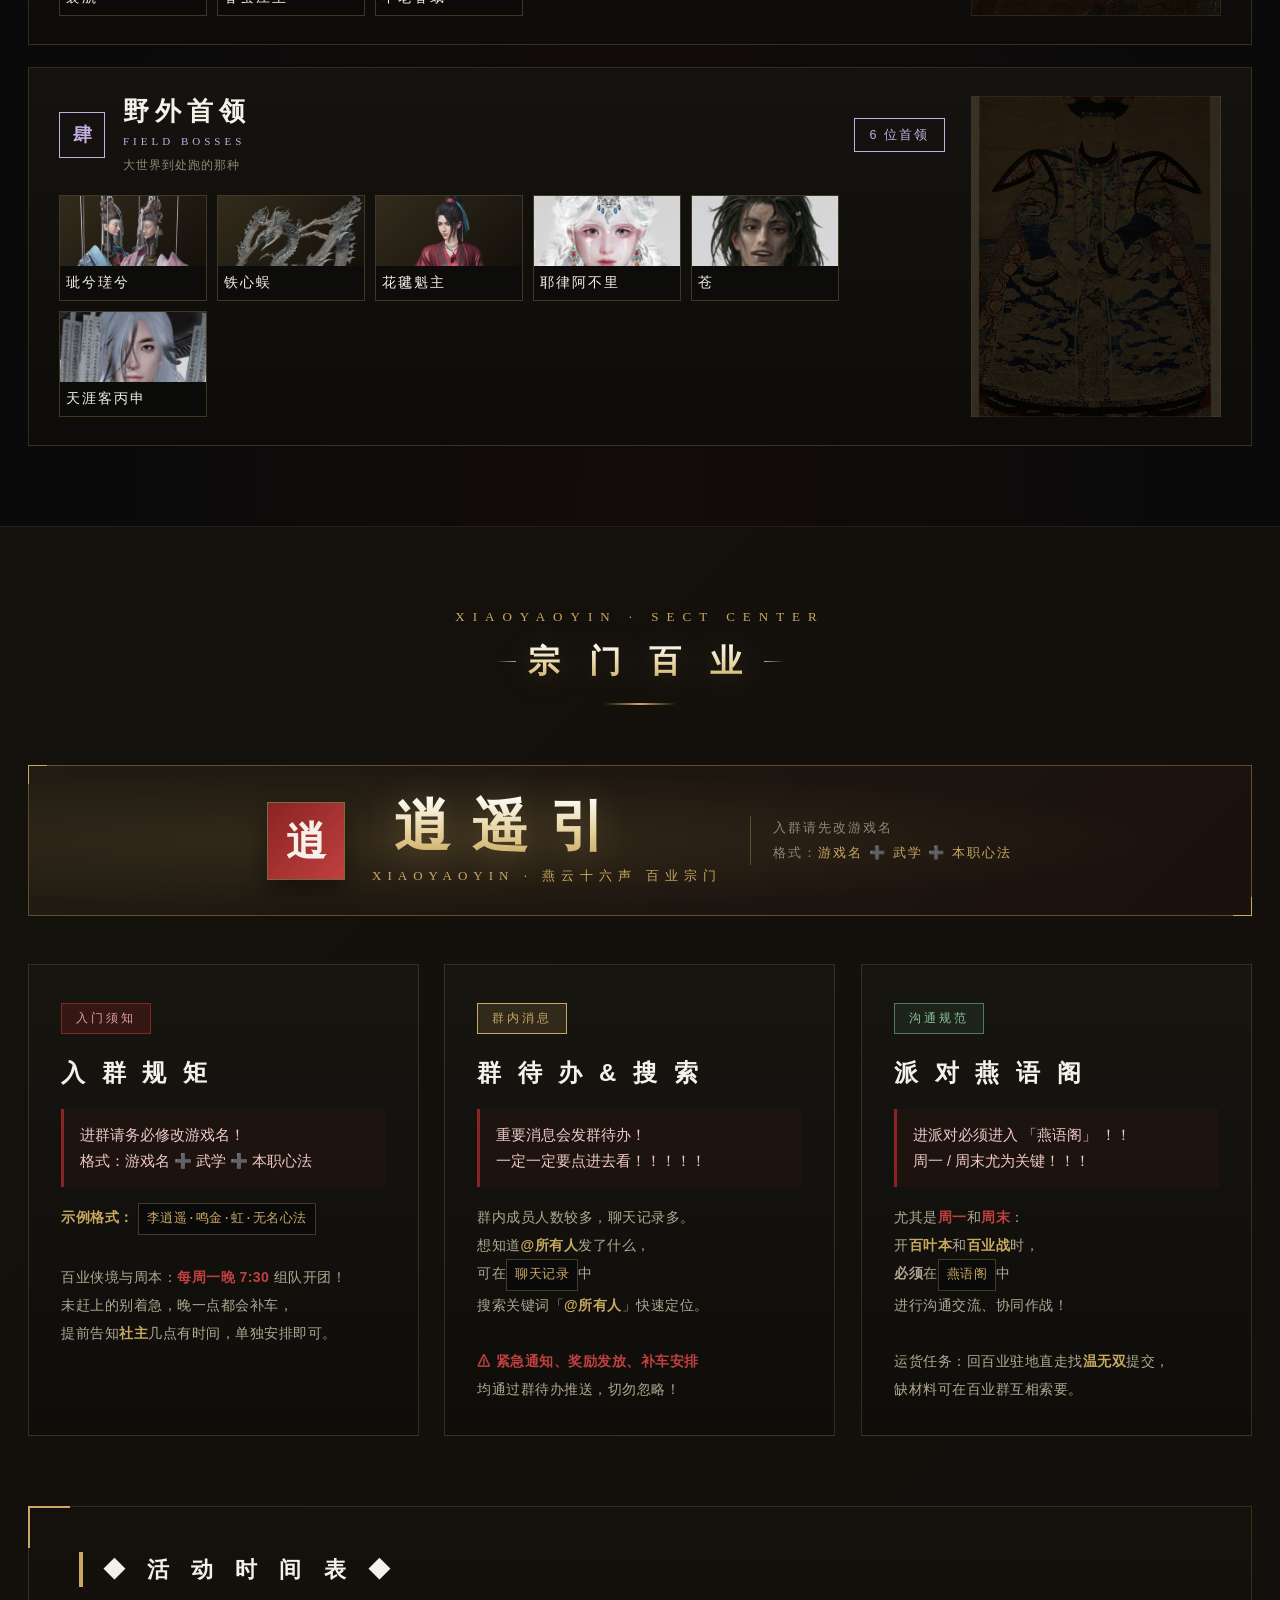
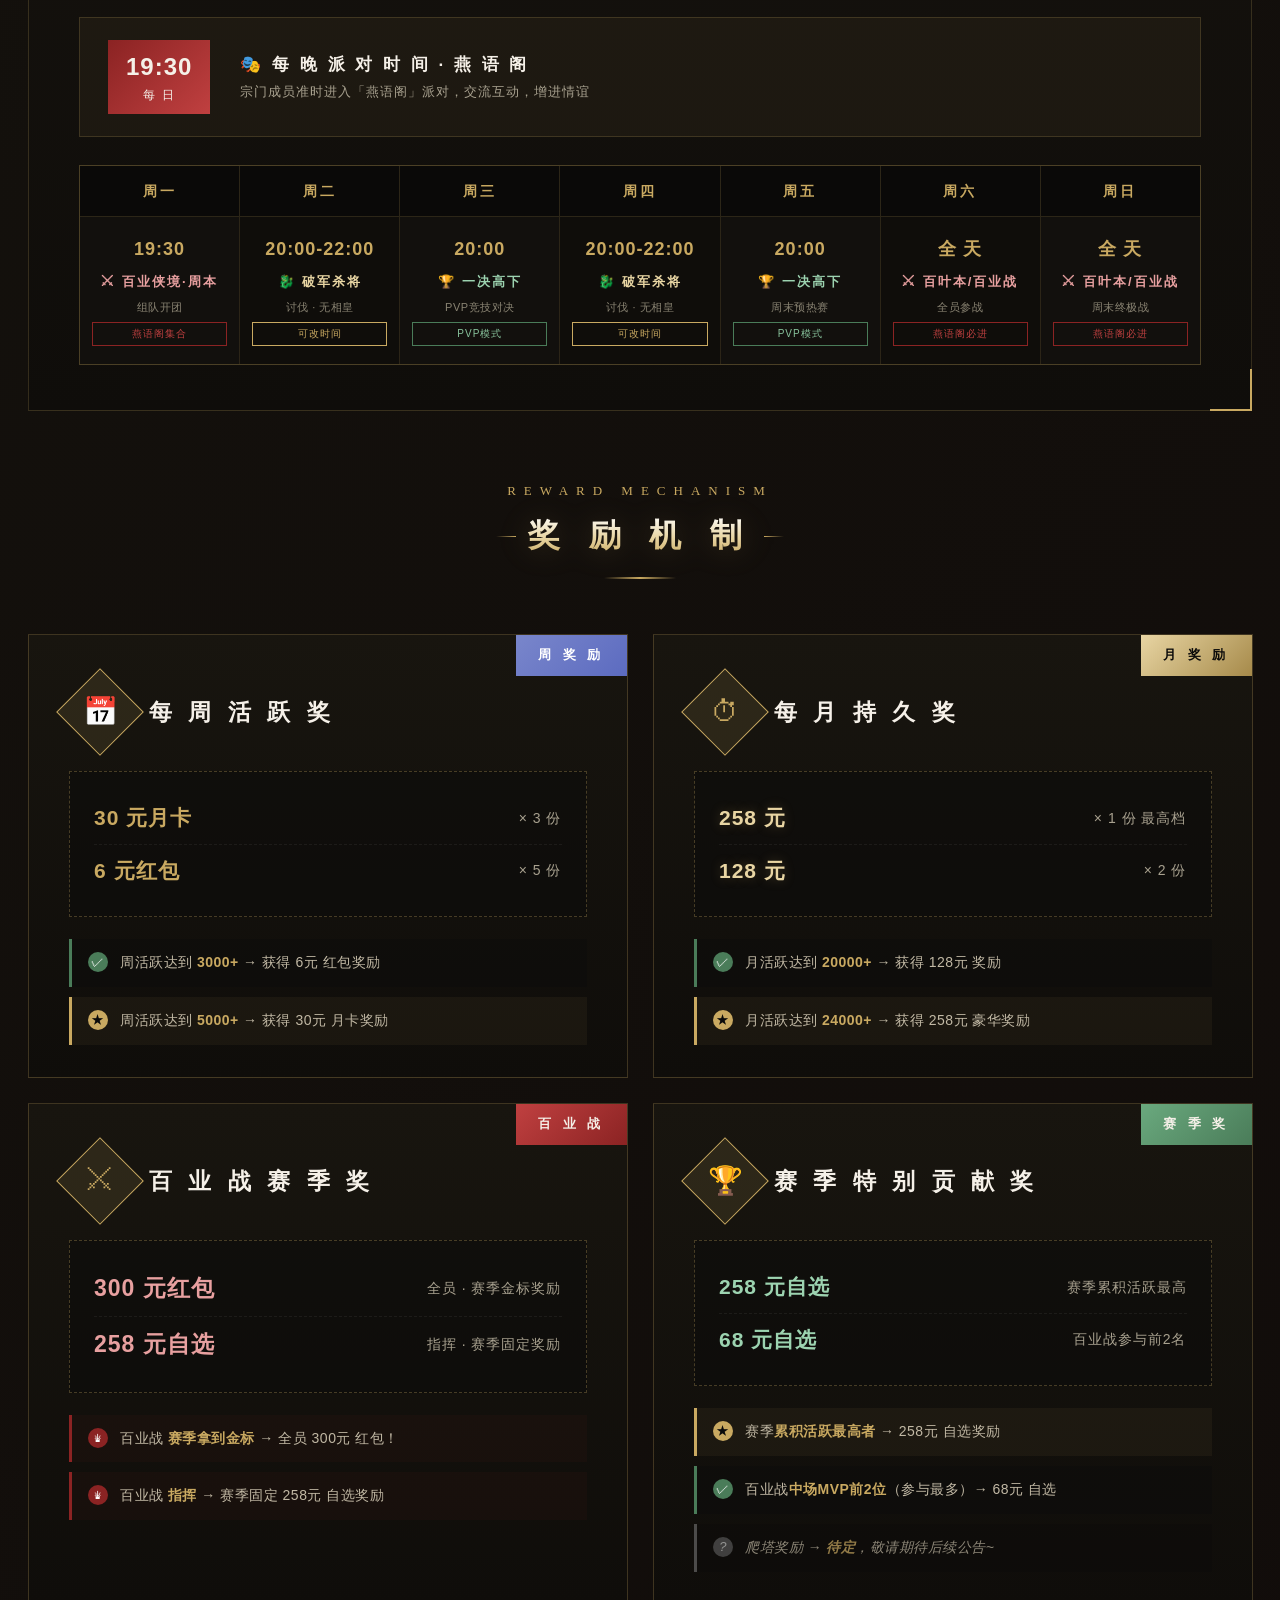
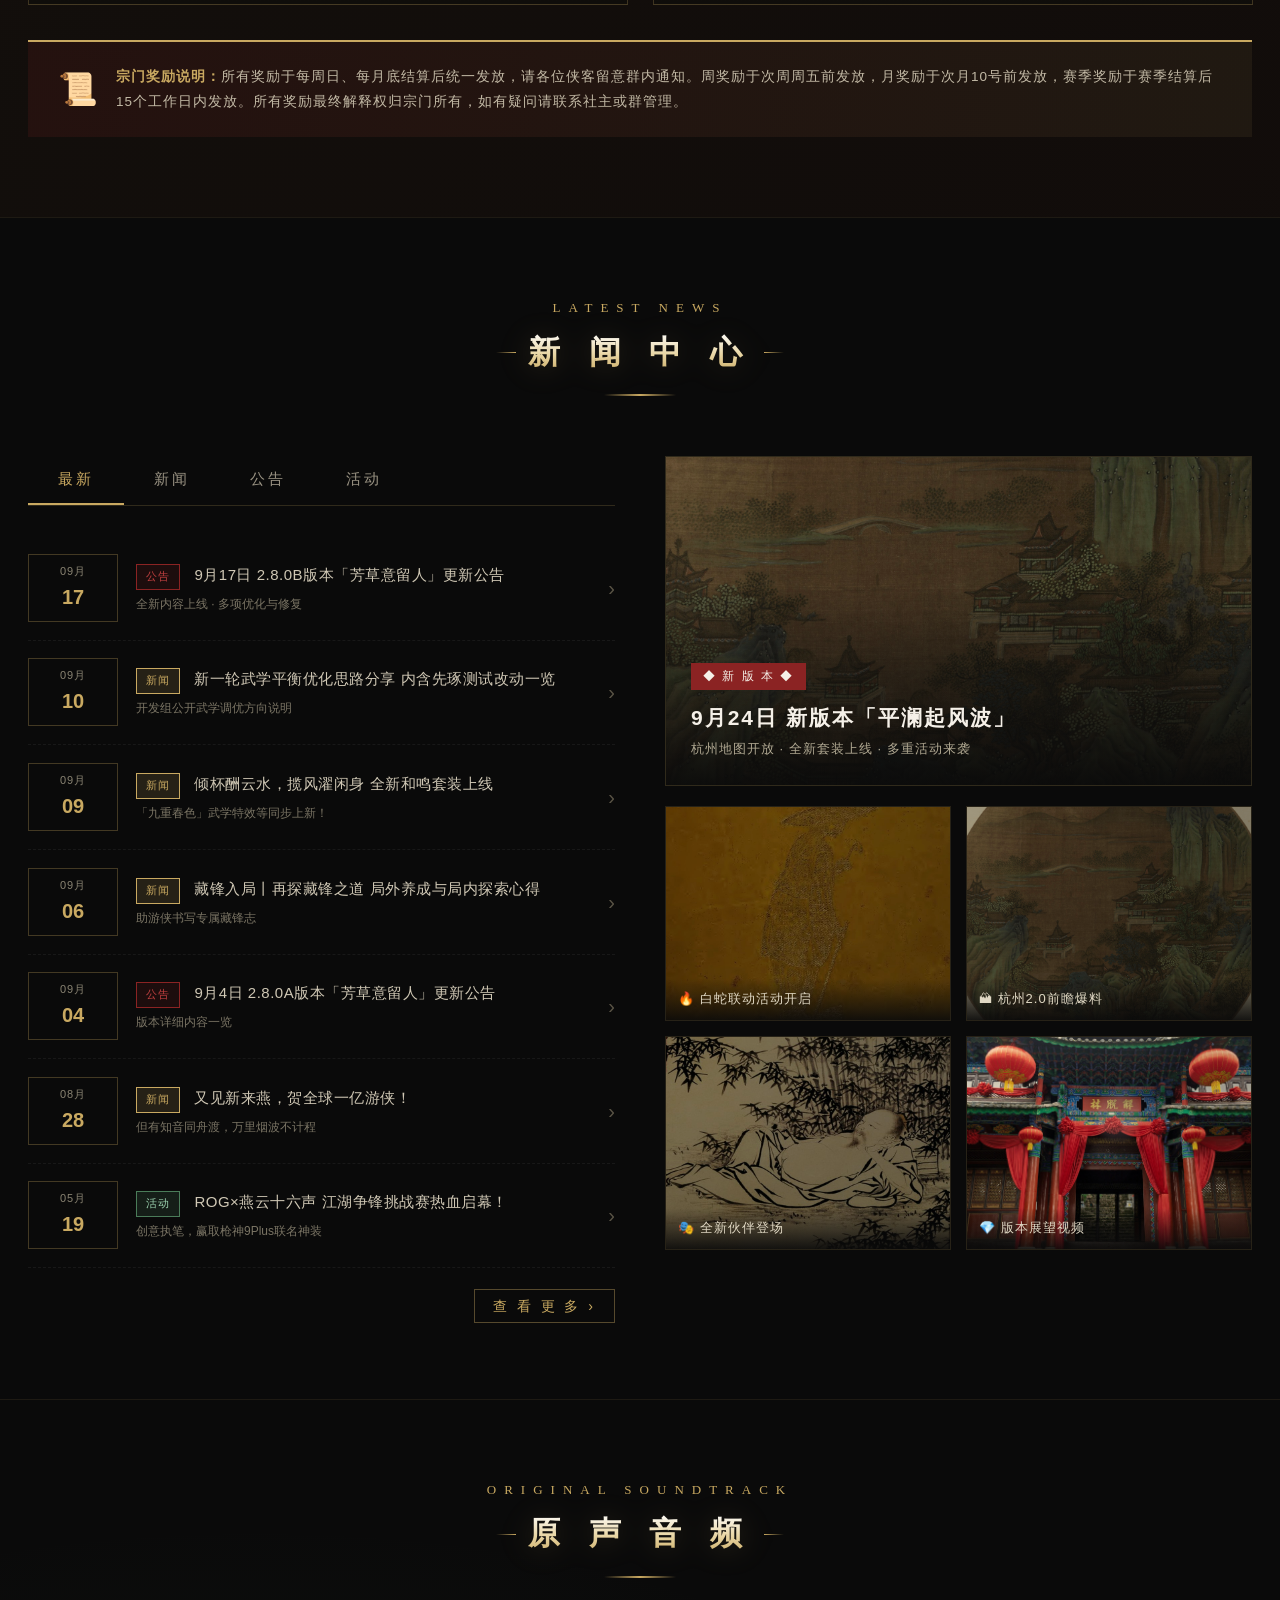
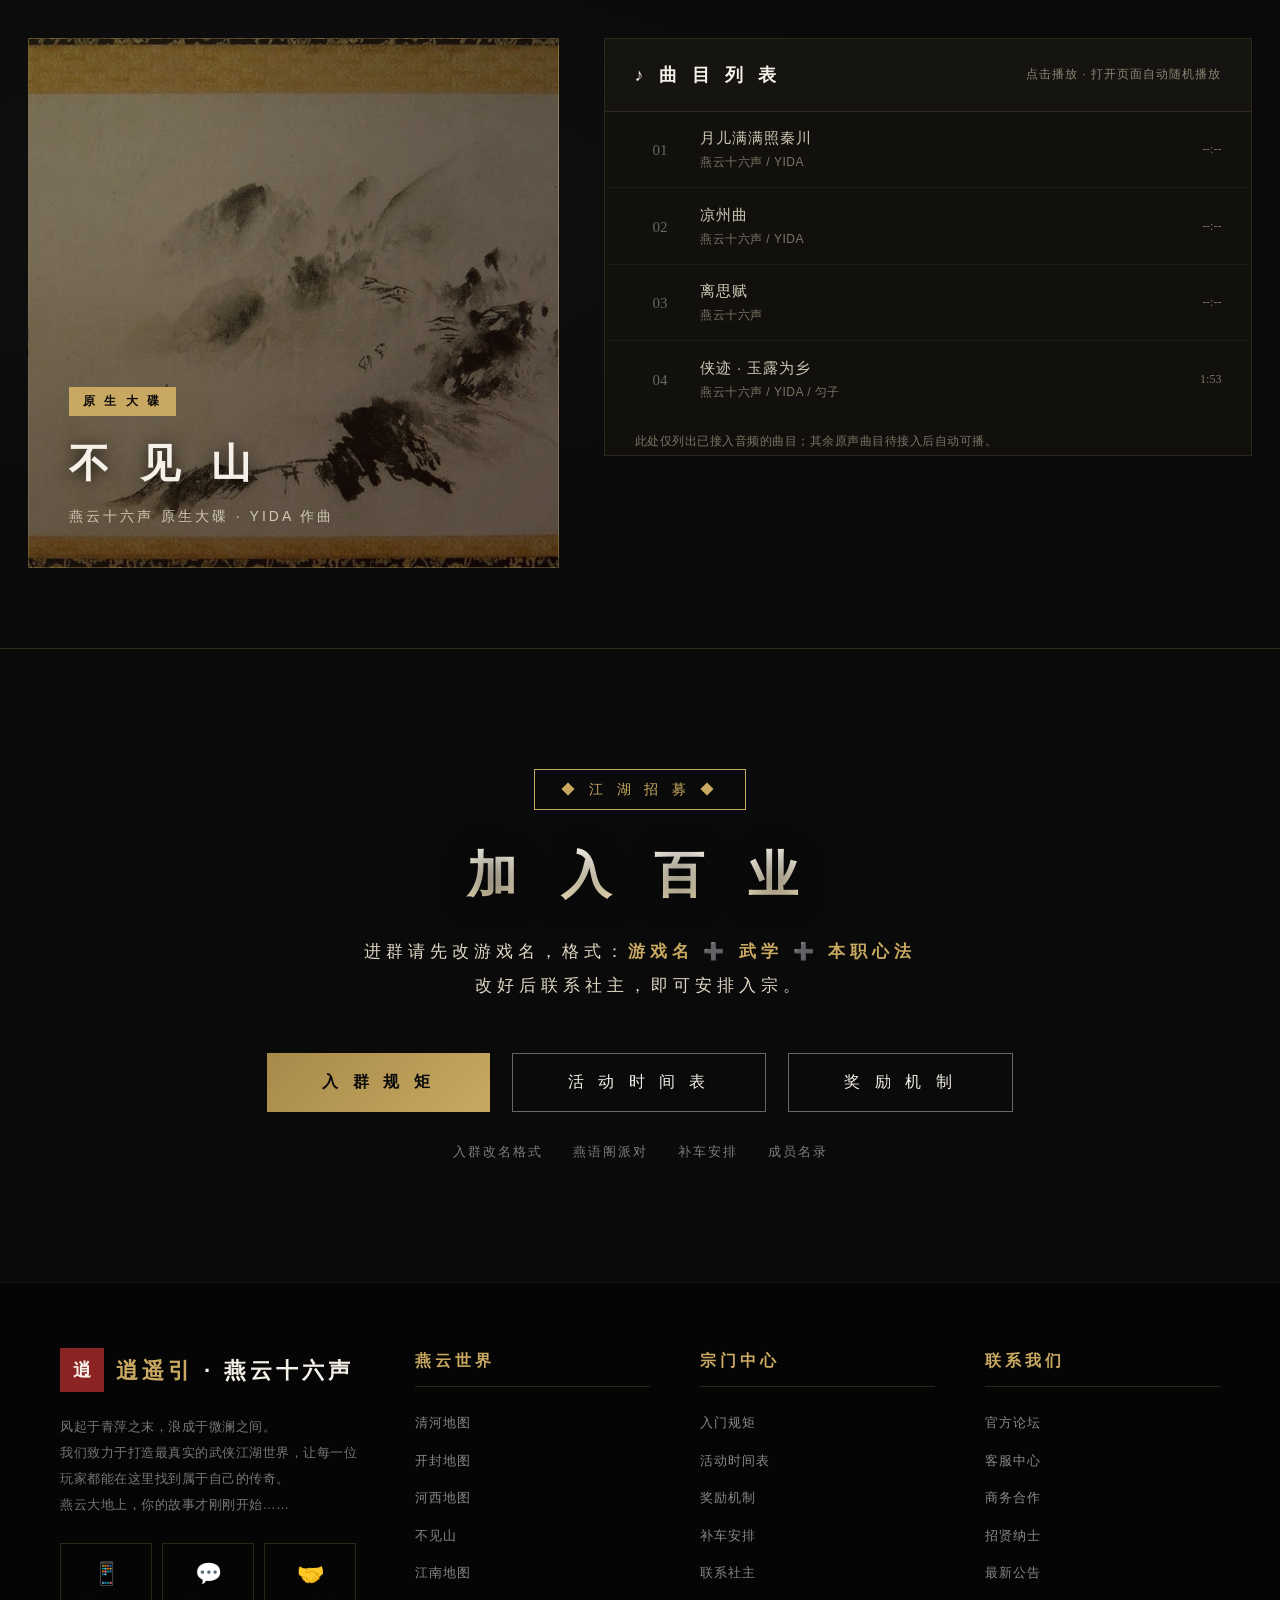
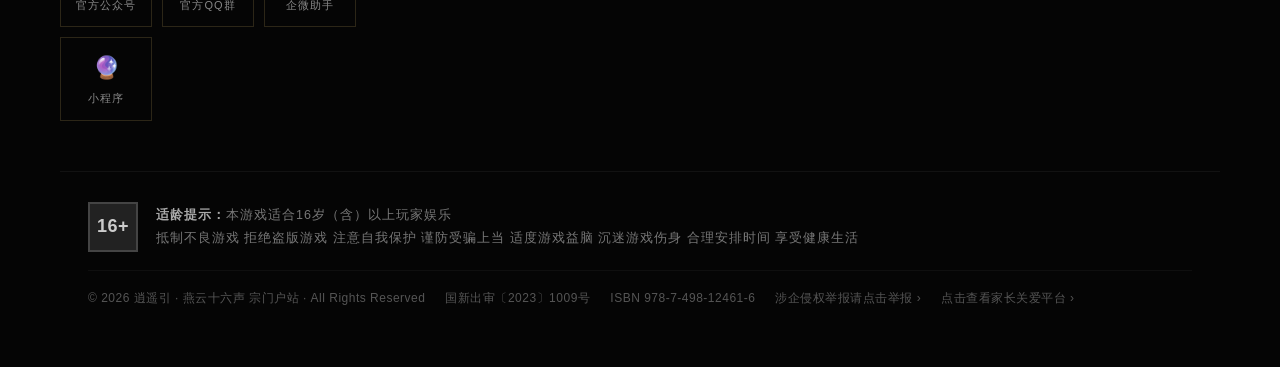
==== commit 3b1b587e: "首领集接入官方原画：卡片化展示+点击查看大图与介绍（介绍占位待填）" ====
--- a/index.html
+++ b/index.html
@@ -619,6 +619,38 @@
             color: var(--boss-accent);
             background: rgba(201, 169, 97, 0.1);
             transform: translateY(-2px);
+        }
+        /* 首领卡片：原画缩略图 + 名字，点击查看详情 */
+        .boss-card {
+            display: flex; flex-direction: column;
+            width: 148px; padding: 0;
+            overflow: hidden; cursor: pointer;
+            text-align: center;
+        }
+        .boss-card .bc-thumb {
+            display: block; width: 100%; height: 70px;
+            background: linear-gradient(135deg, rgba(201,169,97,0.2), rgba(20,16,10,0.9));
+            position: relative; overflow: hidden;
+        }
+        .boss-card .bc-thumb img {
+            width: 100%; height: 100%;
+            object-fit: cover; display: block;
+        }
+        .boss-card .bc-thumb.no-art::after {
+            content: attr(data-ch);
+            position: absolute; inset: 0;
+            display: flex; align-items: center; justify-content: center;
+            font-size: 26px; color: rgba(201,169,97,0.55); font-weight: 700;
+        }
+        .boss-card .bc-name {
+            padding: 8px 6px;
+            font-size: 14px; letter-spacing: 2px;
+            color: var(--paper);
+        }
+        .boss-card:hover .bc-name { color: var(--boss-accent); }
+        @media (max-width: 640px) {
+            .boss-card { width: calc(50% - 6px); }
+            .boss-card .bc-thumb { height: 64px; }
         }
         .boss-cat-art {
             min-height: 170px;
@@ -2399,6 +2431,19 @@
     </div>
 </div>
 
+<!-- 首领详情弹窗 -->
+<div class="wx-modal" id="bossModal" aria-hidden="true">
+    <div class="wx-modal-mask" data-close></div>
+    <div class="wx-modal-card" style="width:min(460px,calc(100vw - 40px));padding:28px 24px 24px;" role="dialog" aria-modal="true" aria-label="首领详情">
+        <button class="wx-modal-close" data-close aria-label="关闭">&times;</button>
+        <img id="bossModalImg" style="width:100%;max-height:220px;object-fit:cover;border-radius:8px;border:1px solid rgba(201,169,97,.35);display:none;" alt="">
+        <div id="bossModalName" style="color:#f2e9d5;font-size:22px;letter-spacing:5px;margin:16px 0 6px;text-align:center;"></div>
+        <div id="bossModalCat" style="color:#6f6f78;font-size:11px;letter-spacing:2px;text-align:center;margin-bottom:14px;"></div>
+        <div style="height:1px;background:linear-gradient(90deg,transparent,rgba(201,169,97,.4),transparent);margin:0 20px 14px;"></div>
+        <p id="bossModalIntro" style="color:#b7b0a0;font-size:13.5px;line-height:1.95;text-align:center;margin:0;"></p>
+    </div>
+</div>
+
 <script src="assets/vendor/supabase.min.js"></script>
 <script src="assets/config.js"></script>
 <script src="assets/db.js"></script>
@@ -2655,12 +2700,14 @@
 }
 
 /* ---------- 首领集：四类副本分组（名单按宗门给定的原始清单） ---------- */
+/* folder = assets/首领/ 下的子目录名；BOSS_INTRO 后期填介绍文案，键为首领名 */
 const BOSSES = [
     {
         no: '壹', color: 'gold',
         name: '主线剧情首领', en: 'STORY BOSSES',
         tip: '官方「首领展示」那一批',
         art: 'assets/boss1.jpg',
+        folder: '主线剧情首领',
         groups: [
             { name: '', list: ['小十七', '田英', '寻心', '叶万山', '道主', '无相皇', '容鸢', '千夜'] },
         ],
@@ -2670,6 +2717,7 @@
         name: '五人试剑副本', en: '5-PLAYER TRIAL',
         tip: '五人本',
         art: 'assets/boss2.jpg',
+        folder: '五人试剑首领',
         groups: [
             { name: '', list: ['无相皇', '小十七', '睡道人', '容鸢', '舞狮', '鬼公子', '皮影戏', '黑财主'] },
         ],
@@ -2679,6 +2727,7 @@
         name: '十人侠境', en: '10-PLAYER RAID',
         tip: '团本 · 最常打的就是这一块',
         art: 'assets/boss3.jpg',
+        folder: '十人侠境首领',
         groups: [
             { name: '老侠境',     list: ['道主', '黑财神'] },
             { name: '笑渡苦行舟', list: ['迷驿舟', '马戏团'] },
@@ -2692,11 +2741,22 @@
         name: '野外首领', en: 'FIELD BOSSES',
         tip: '大世界到处跑的那种',
         art: 'assets/boss4.jpg',
+        folder: '野外首领',
         groups: [
             { name: '', list: ['玼兮瑳兮', '铁心蜈', '花毽魁主', '耶律阿不里', '苍', '天涯客丙申'] },
         ],
     },
 ];
+
+/* 图片文件名与名单用词不一致时在这里映射；也可写相对路径跨目录复用 */
+const BOSS_IMG_ALIAS = { '舞狮': '舞狮兄弟', '皮影戏': '皮影师', '小十七': '../主线剧情首领/小十七' };
+/* 首领介绍：后期把文案填进来，例如 { '无相皇': '江湖人称……' }；没有的显示占位 */
+const BOSS_INTRO = {};
+
+function bossImgSrc(cat, name) {
+    const file = BOSS_IMG_ALIAS[name] || name;
+    return 'assets/首领/' + cat.folder + '/' + file + '.png';
+}
 
 function renderBosses(){
     const box = document.getElementById('bossCats');
@@ -2706,13 +2766,20 @@
         box.innerHTML = '<p class="boss-empty">首领数据加载失败</p>';
         return;
     }
-    box.innerHTML = BOSSES.map(cat => {
+    box.innerHTML = BOSSES.map((cat, ci) => {
         const count = cat.groups.reduce((s, g) => s + g.list.length, 0);
         const rows = cat.groups.map(g => `
             <div class="boss-group">
                 ${g.name ? `<div class="boss-group-name">${g.name}</div>` : ''}
                 <div class="boss-chips">
-                    ${g.list.map(n => `<span class="boss-chip">${n}</span>`).join('')}
+                    ${g.list.map(n => `
+                        <button type="button" class="boss-chip boss-card" data-boss="${n}" data-cat="${ci}">
+                            <span class="bc-thumb" data-ch="${n.slice(0, 1)}">
+                                <img src="${bossImgSrc(cat, n)}" alt="${n}" loading="lazy"
+                                     onerror="this.parentElement.classList.add('no-art');this.remove();">
+                            </span>
+                            <span class="bc-name">${n}</span>
+                        </button>`).join('')}
                 </div>
             </div>`).join('');
         return `
@@ -2733,6 +2800,44 @@
         </div>`;
     }).join('');
 }
+
+/* 首领详情弹窗（复用联系社主的暗金弹层样式） */
+function openBossModal(cat, name) {
+    const img = document.getElementById('bossModalImg');
+    img.style.display = 'none';
+    img.onload = function () { img.style.display = 'block'; };
+    img.onerror = function () { img.style.display = 'none'; };
+    img.src = bossImgSrc(cat, name);
+    document.getElementById('bossModalName').textContent = name;
+    document.getElementById('bossModalCat').textContent = cat.name + (cat.tip ? ' · ' + cat.tip : '');
+    document.getElementById('bossModalIntro').textContent =
+        BOSS_INTRO[name] || '该首领的详细介绍即将上线，敬请期待。';
+    const m = document.getElementById('bossModal');
+    m.classList.add('is-open');
+    m.setAttribute('aria-hidden', 'false');
+    document.body.classList.add('wx-modal-open');
+}
+function closeBossModal() {
+    const m = document.getElementById('bossModal');
+    m.classList.remove('is-open');
+    m.setAttribute('aria-hidden', 'true');
+    document.body.classList.remove('wx-modal-open');
+}
+document.addEventListener('click', function (e) {
+    const card = e.target.closest && e.target.closest('.boss-card');
+    if (card) {
+        const cat = BOSSES[Number(card.getAttribute('data-cat'))];
+        if (cat) openBossModal(cat, card.getAttribute('data-boss'));
+        return;
+    }
+    if (e.target.closest && e.target.closest('#bossModal [data-close]')) closeBossModal();
+});
+document.addEventListener('keydown', function (e) {
+    if (e.key === 'Escape') {
+        const m = document.getElementById('bossModal');
+        if (m && m.classList.contains('is-open')) closeBossModal();
+    }
+});
 
 /* ---------- 新闻中心（数据来自云端数据库 posts 表，全站同步） ---------- */
 // 本地数组仅作为数据库返回前的占位；数据库加载成功后会被真实数据整体替换，
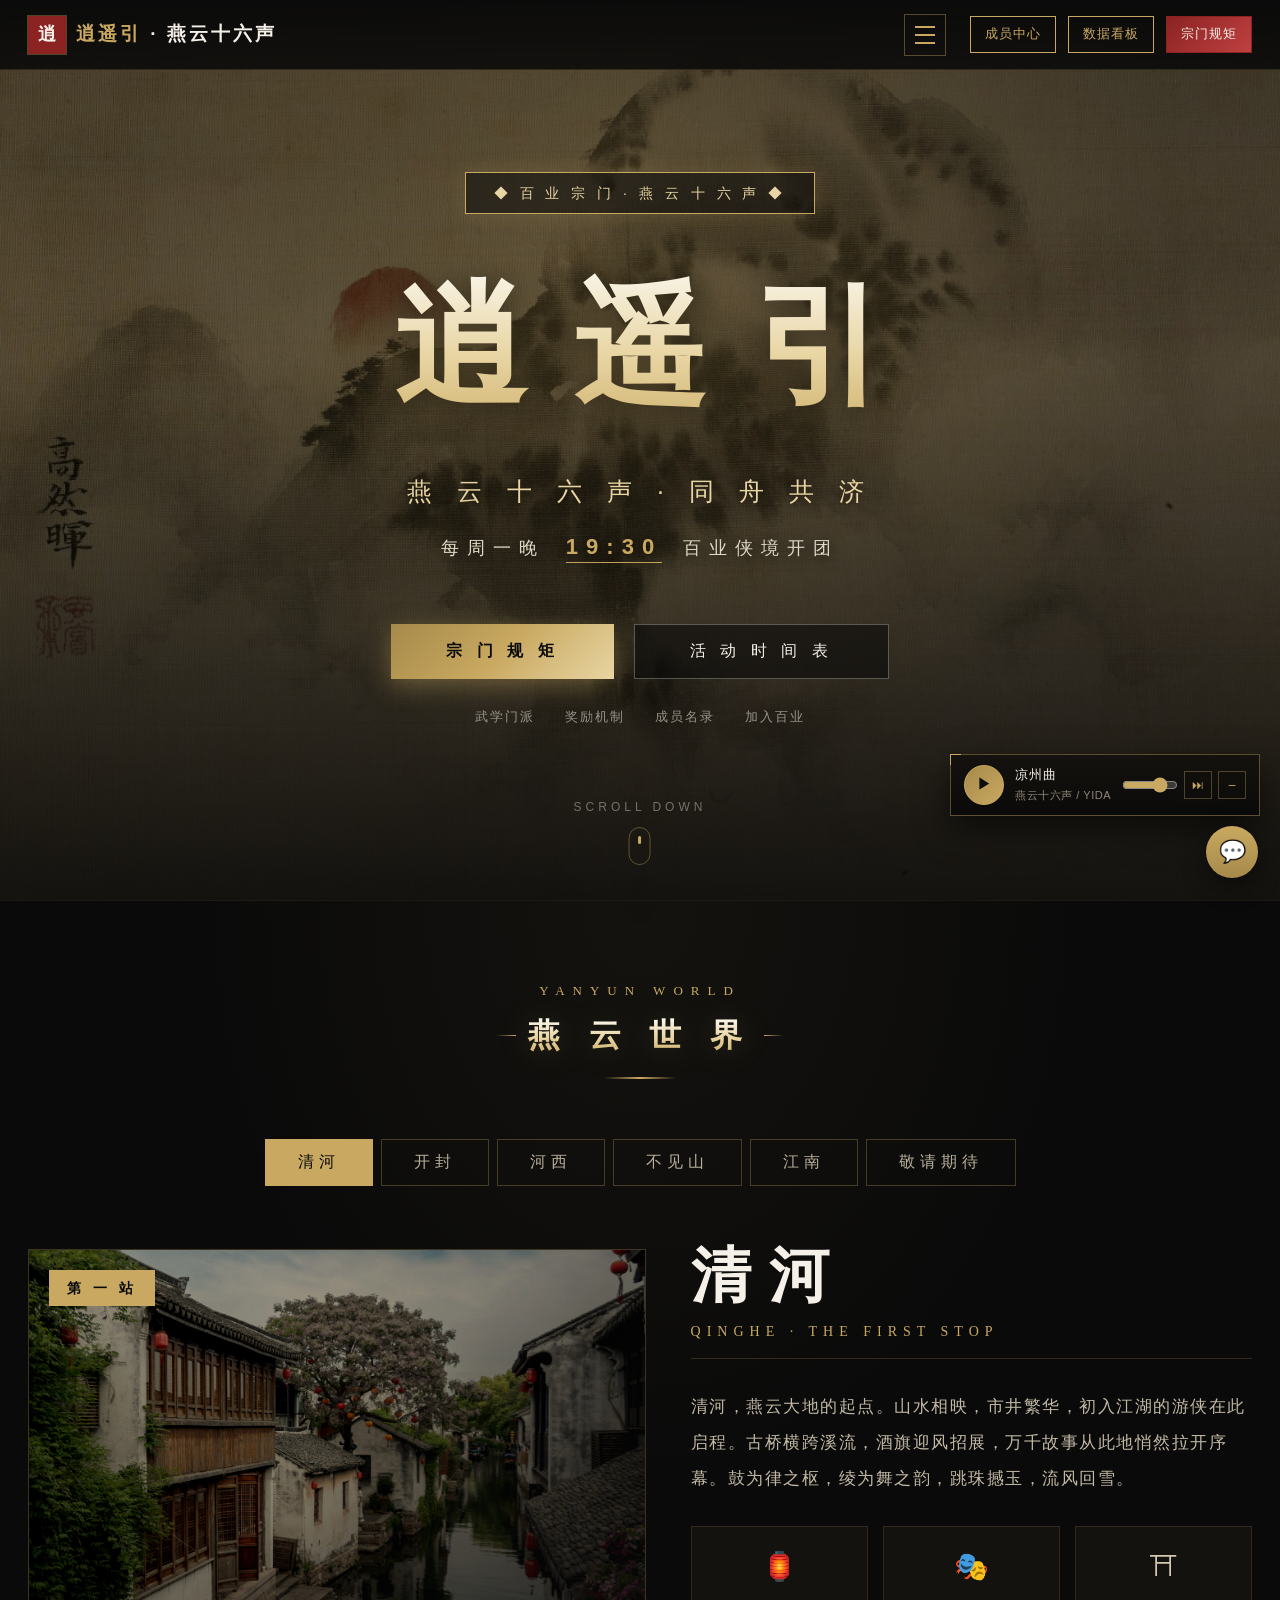
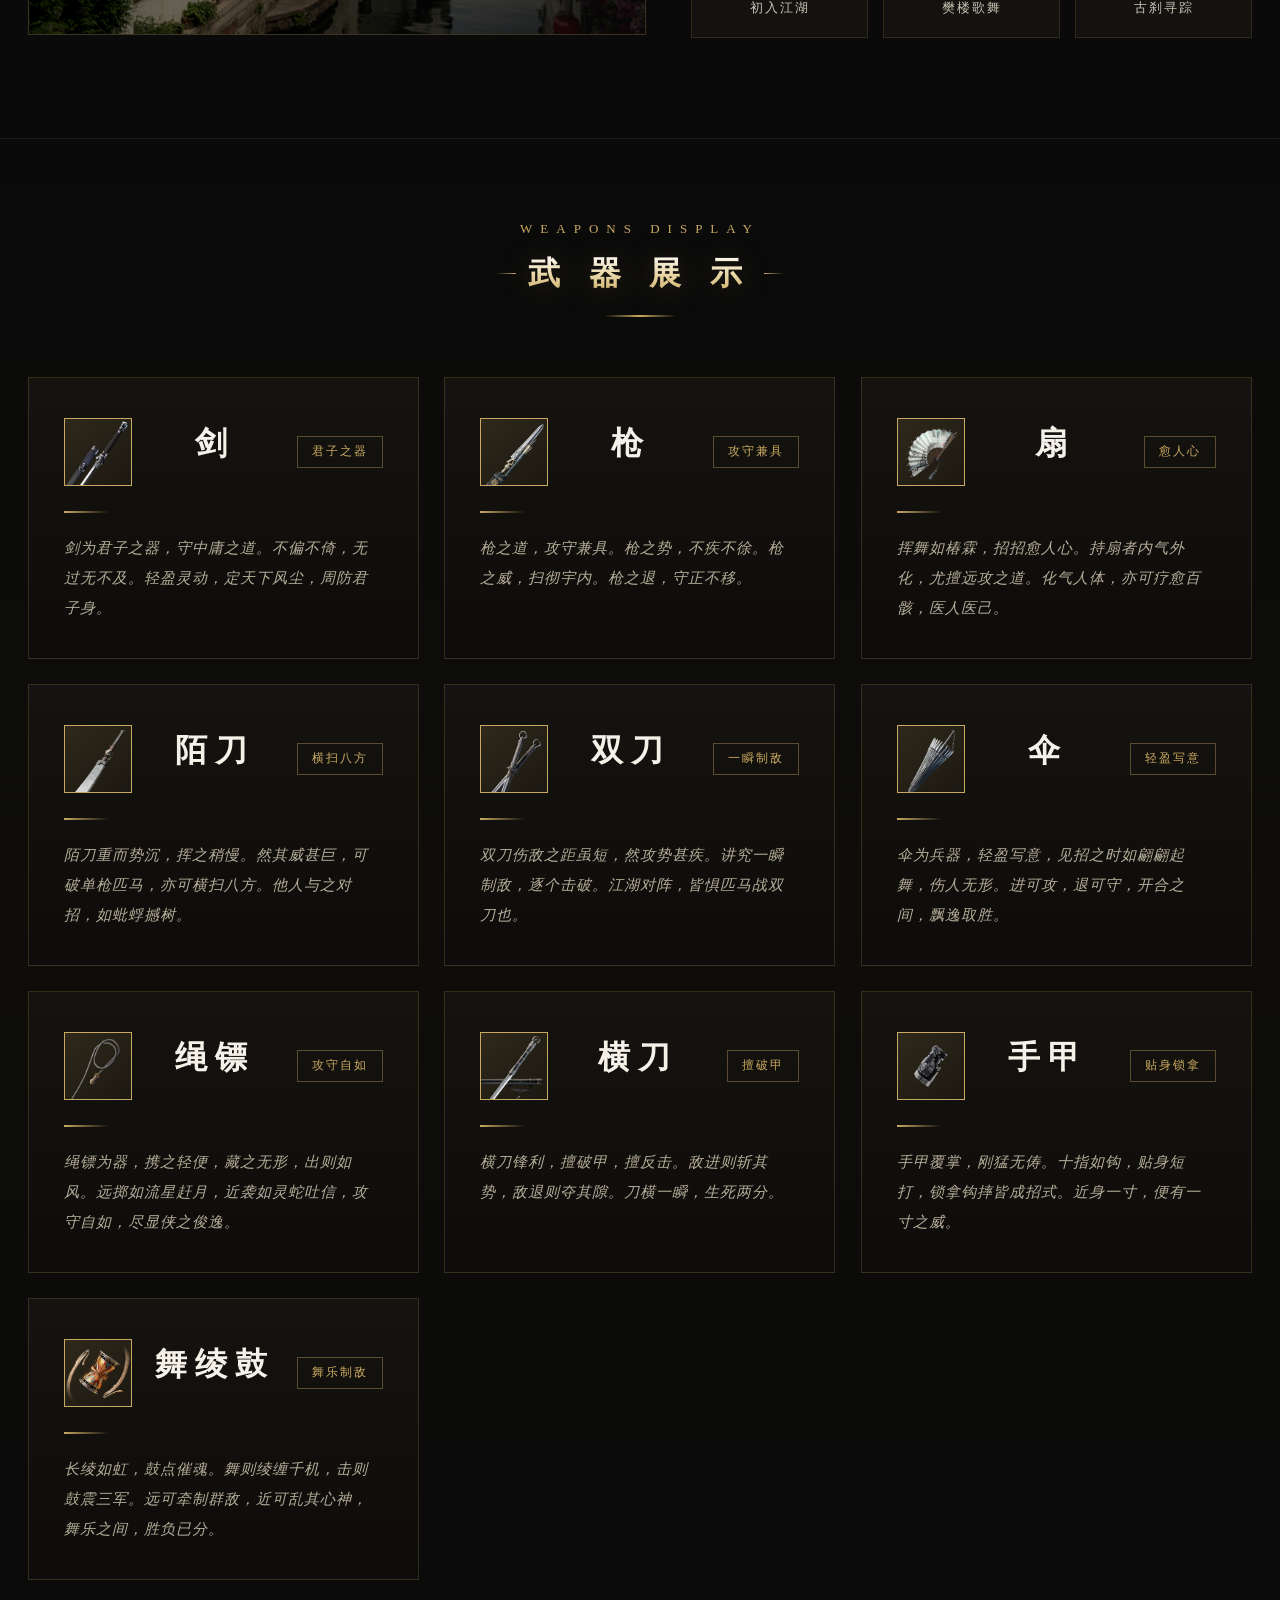
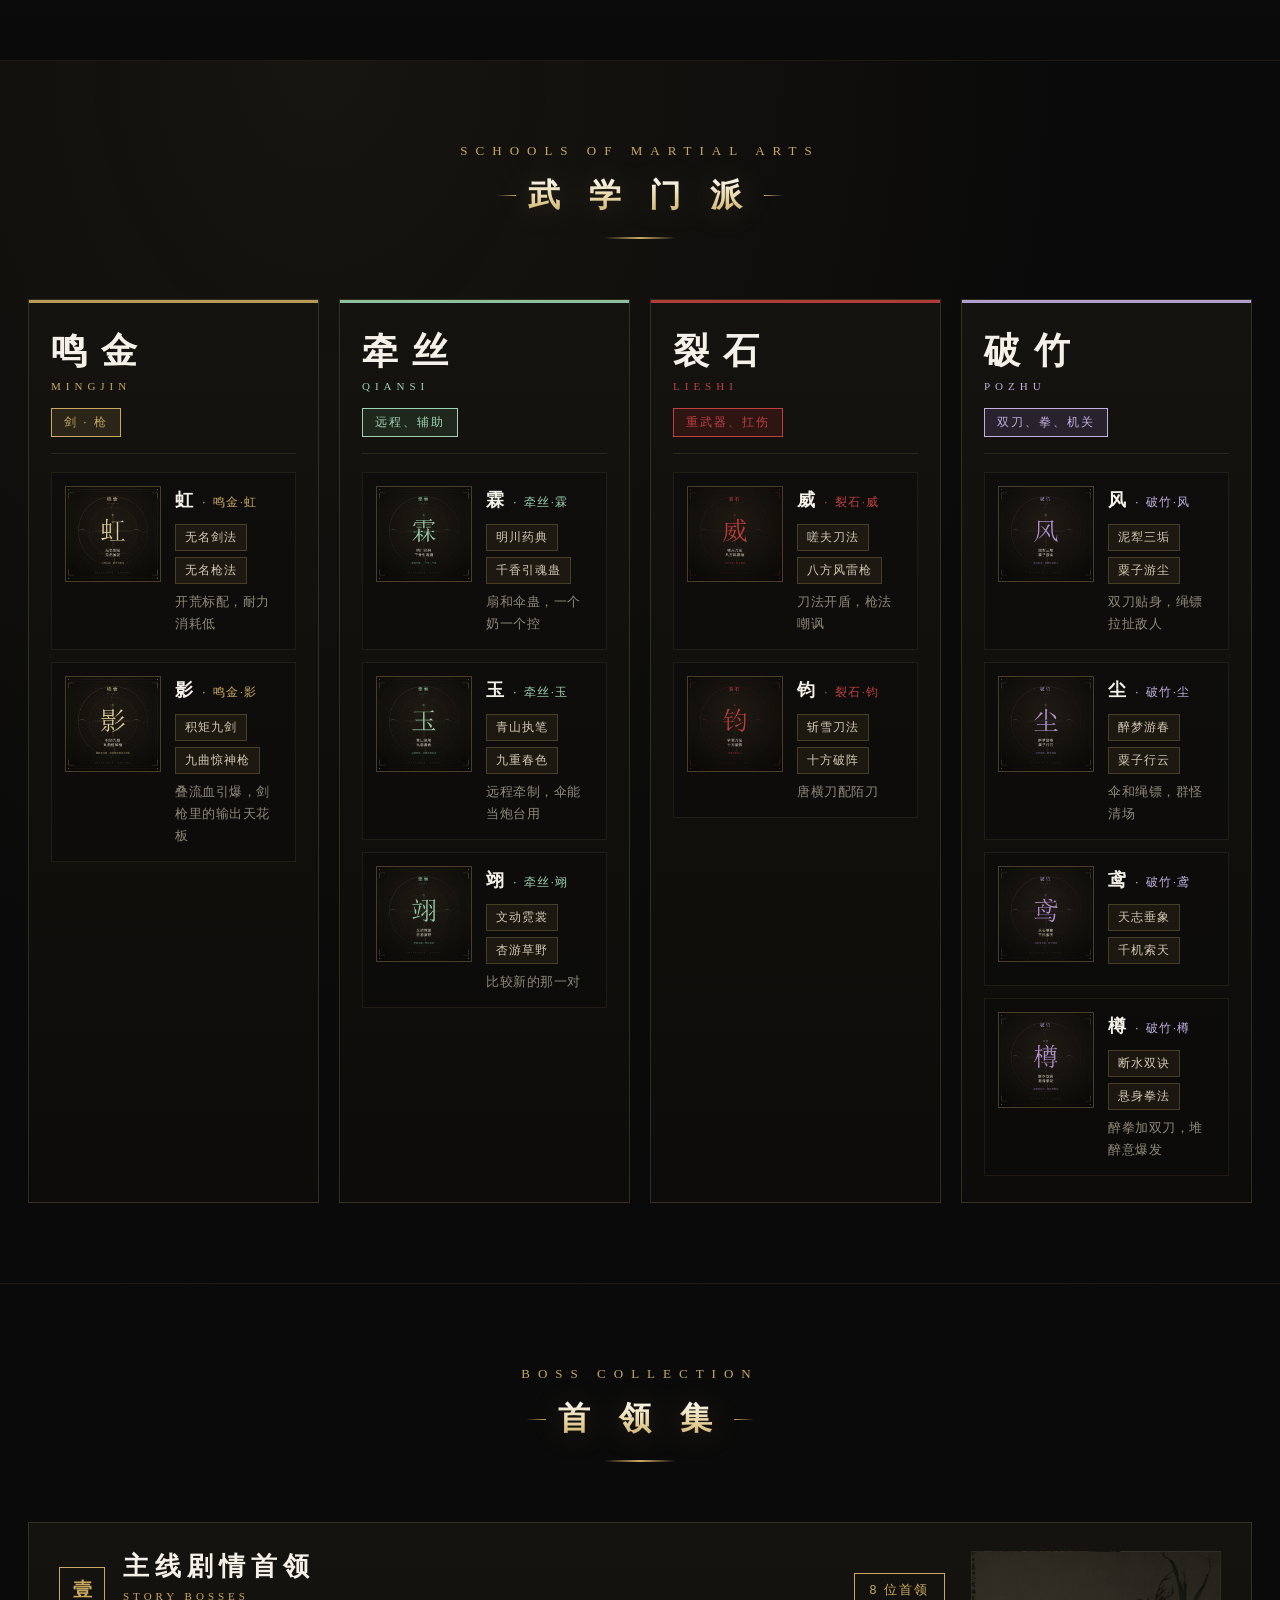
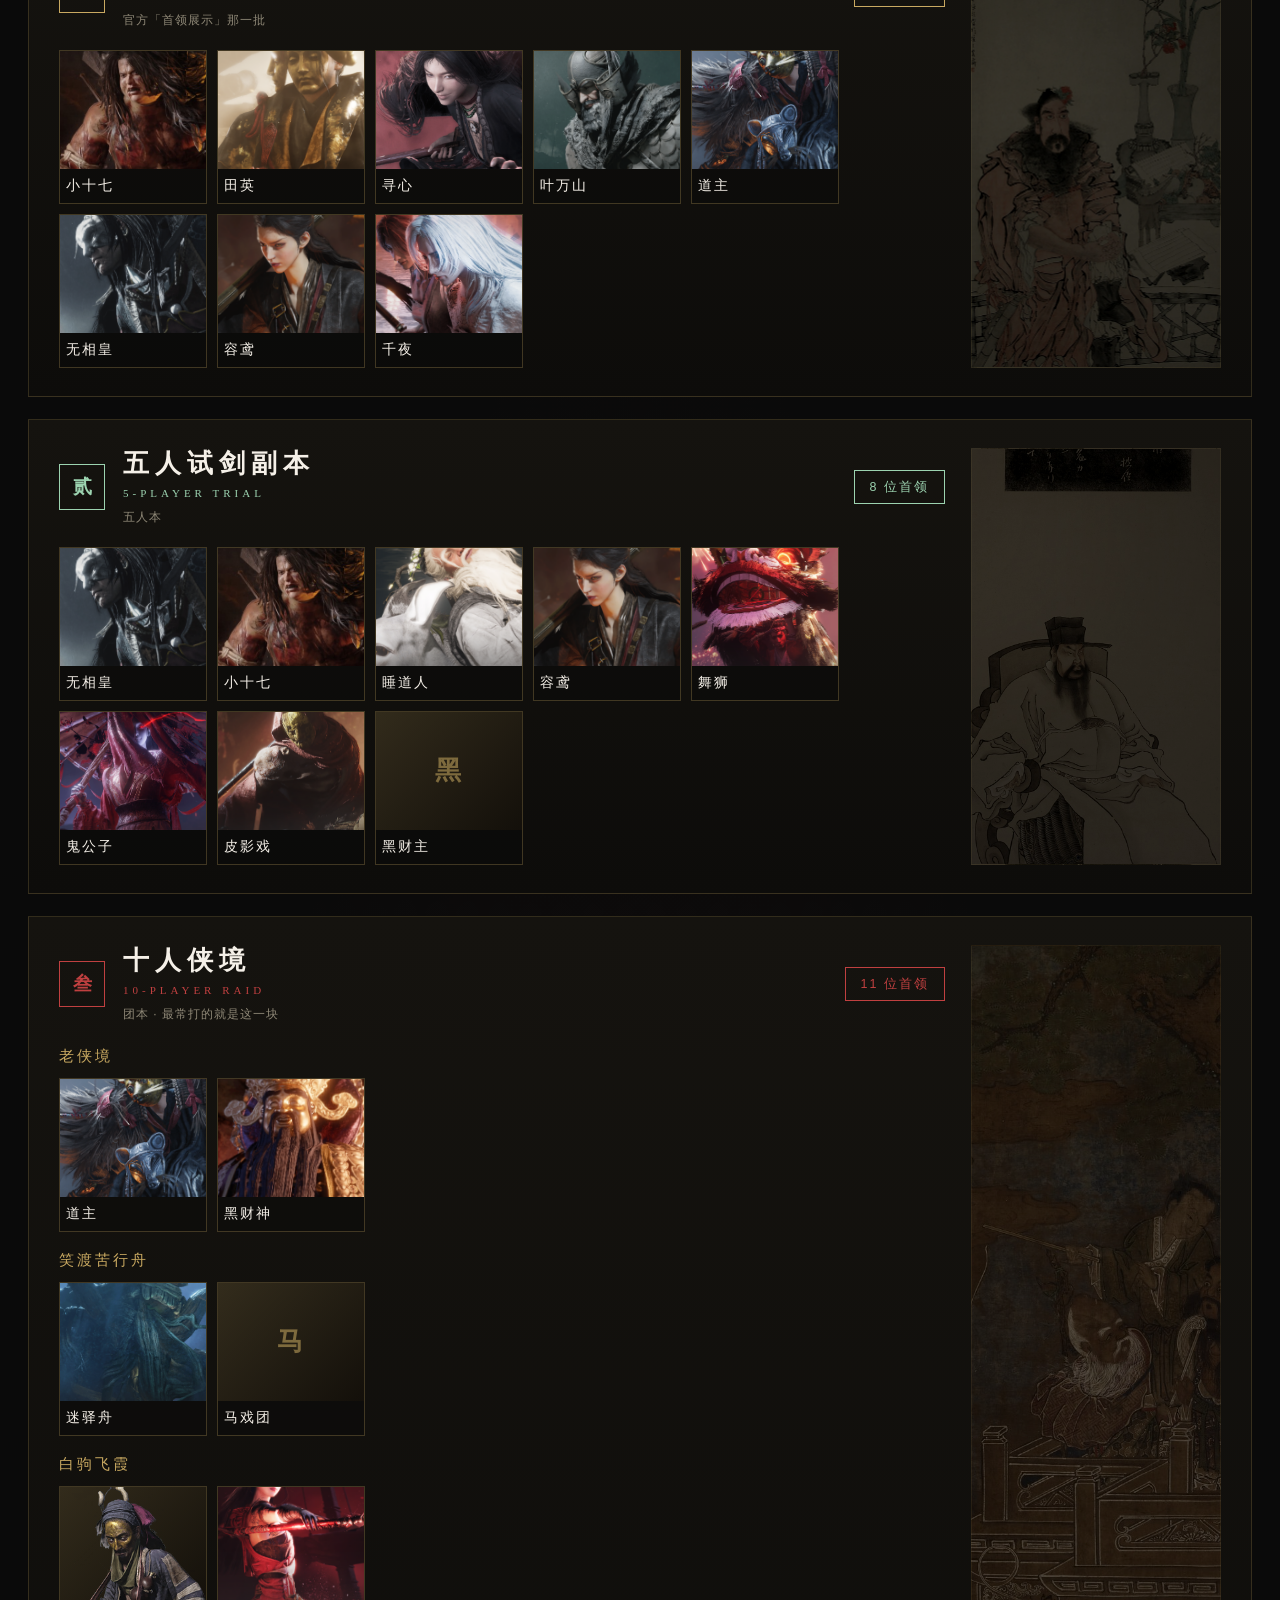
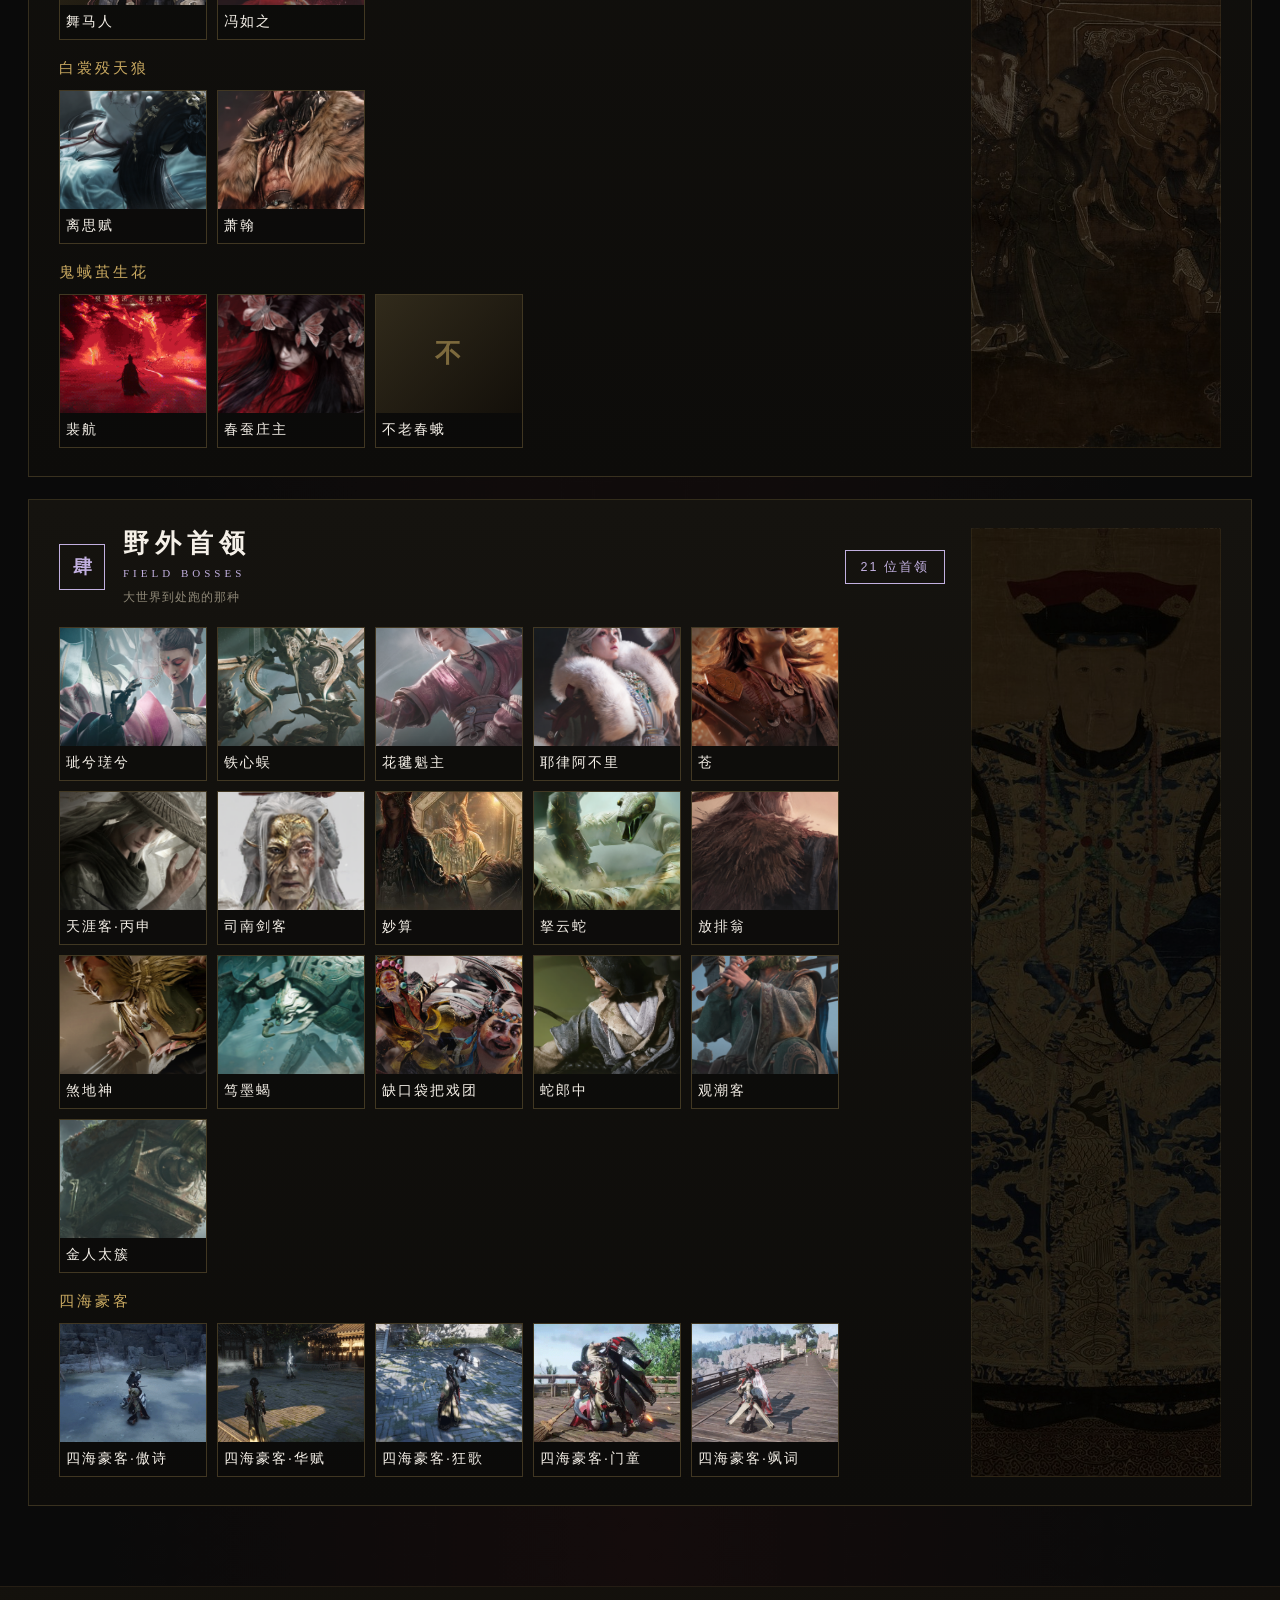
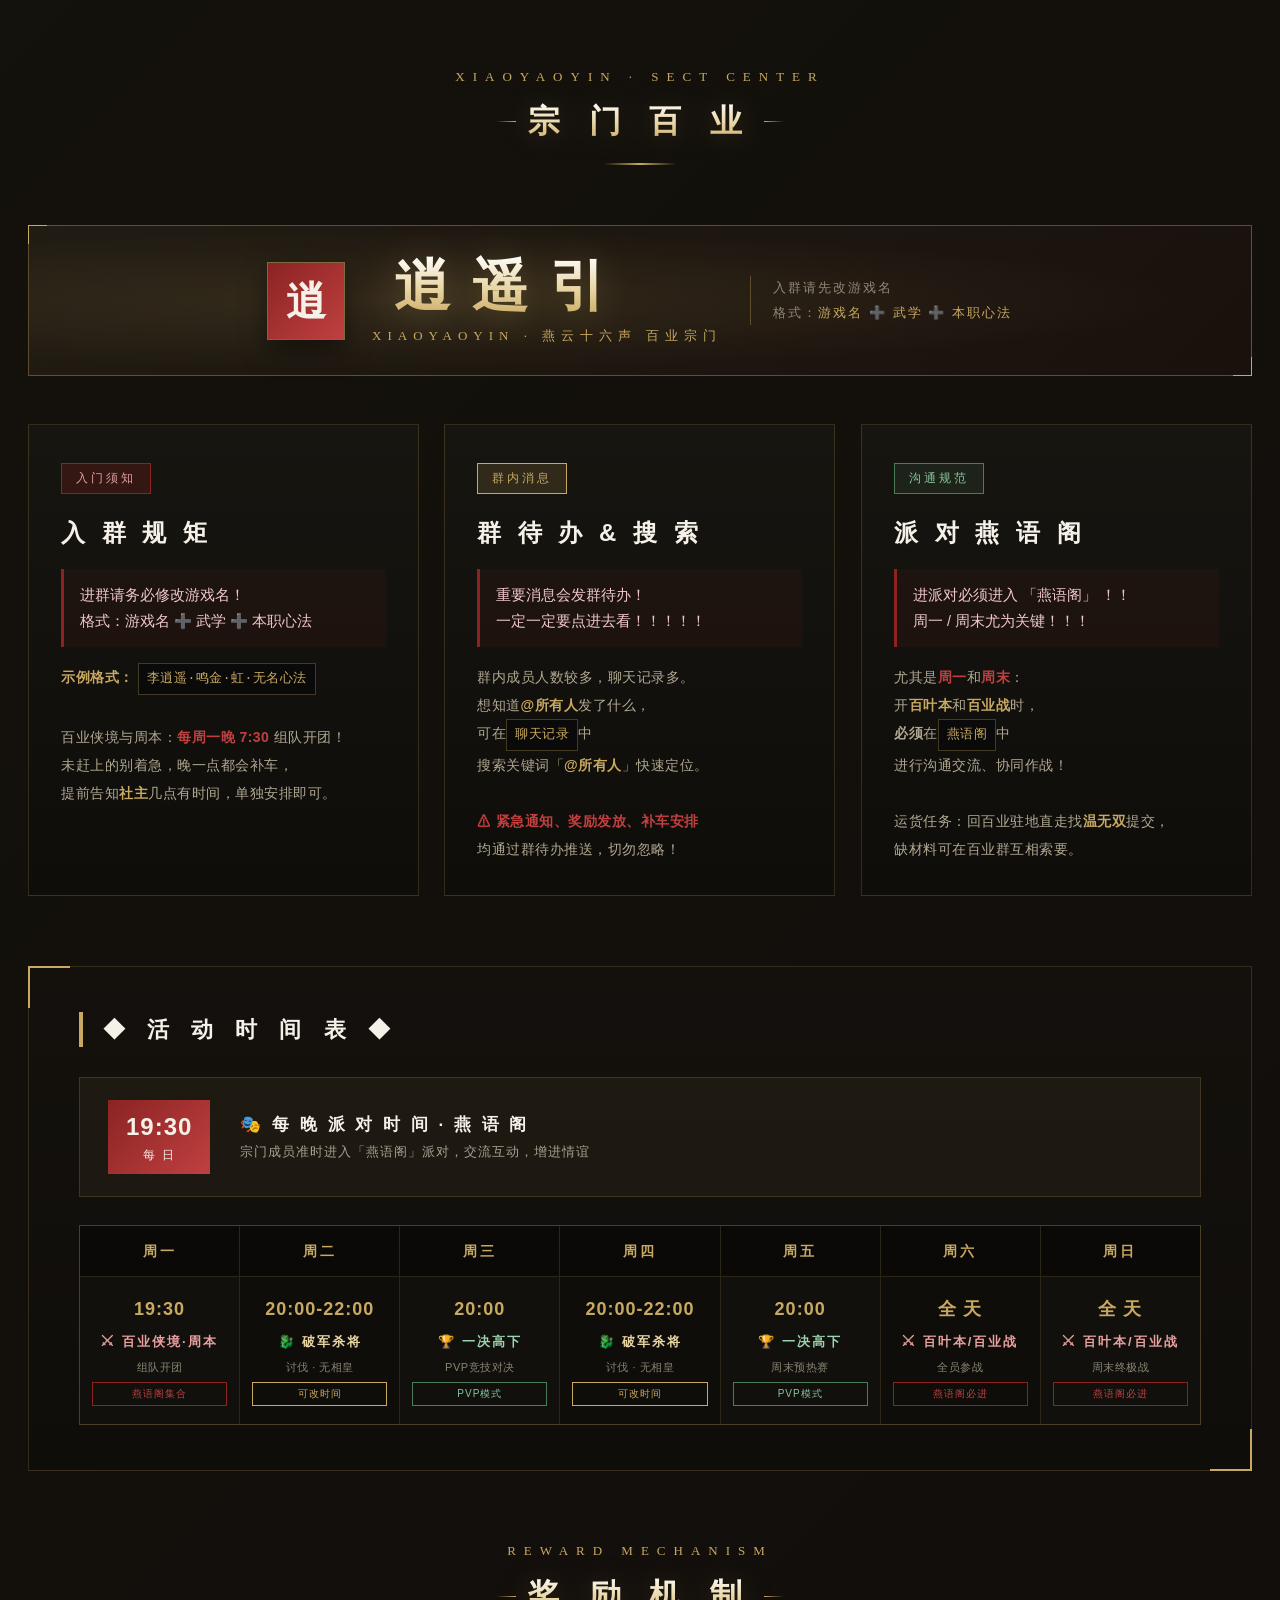
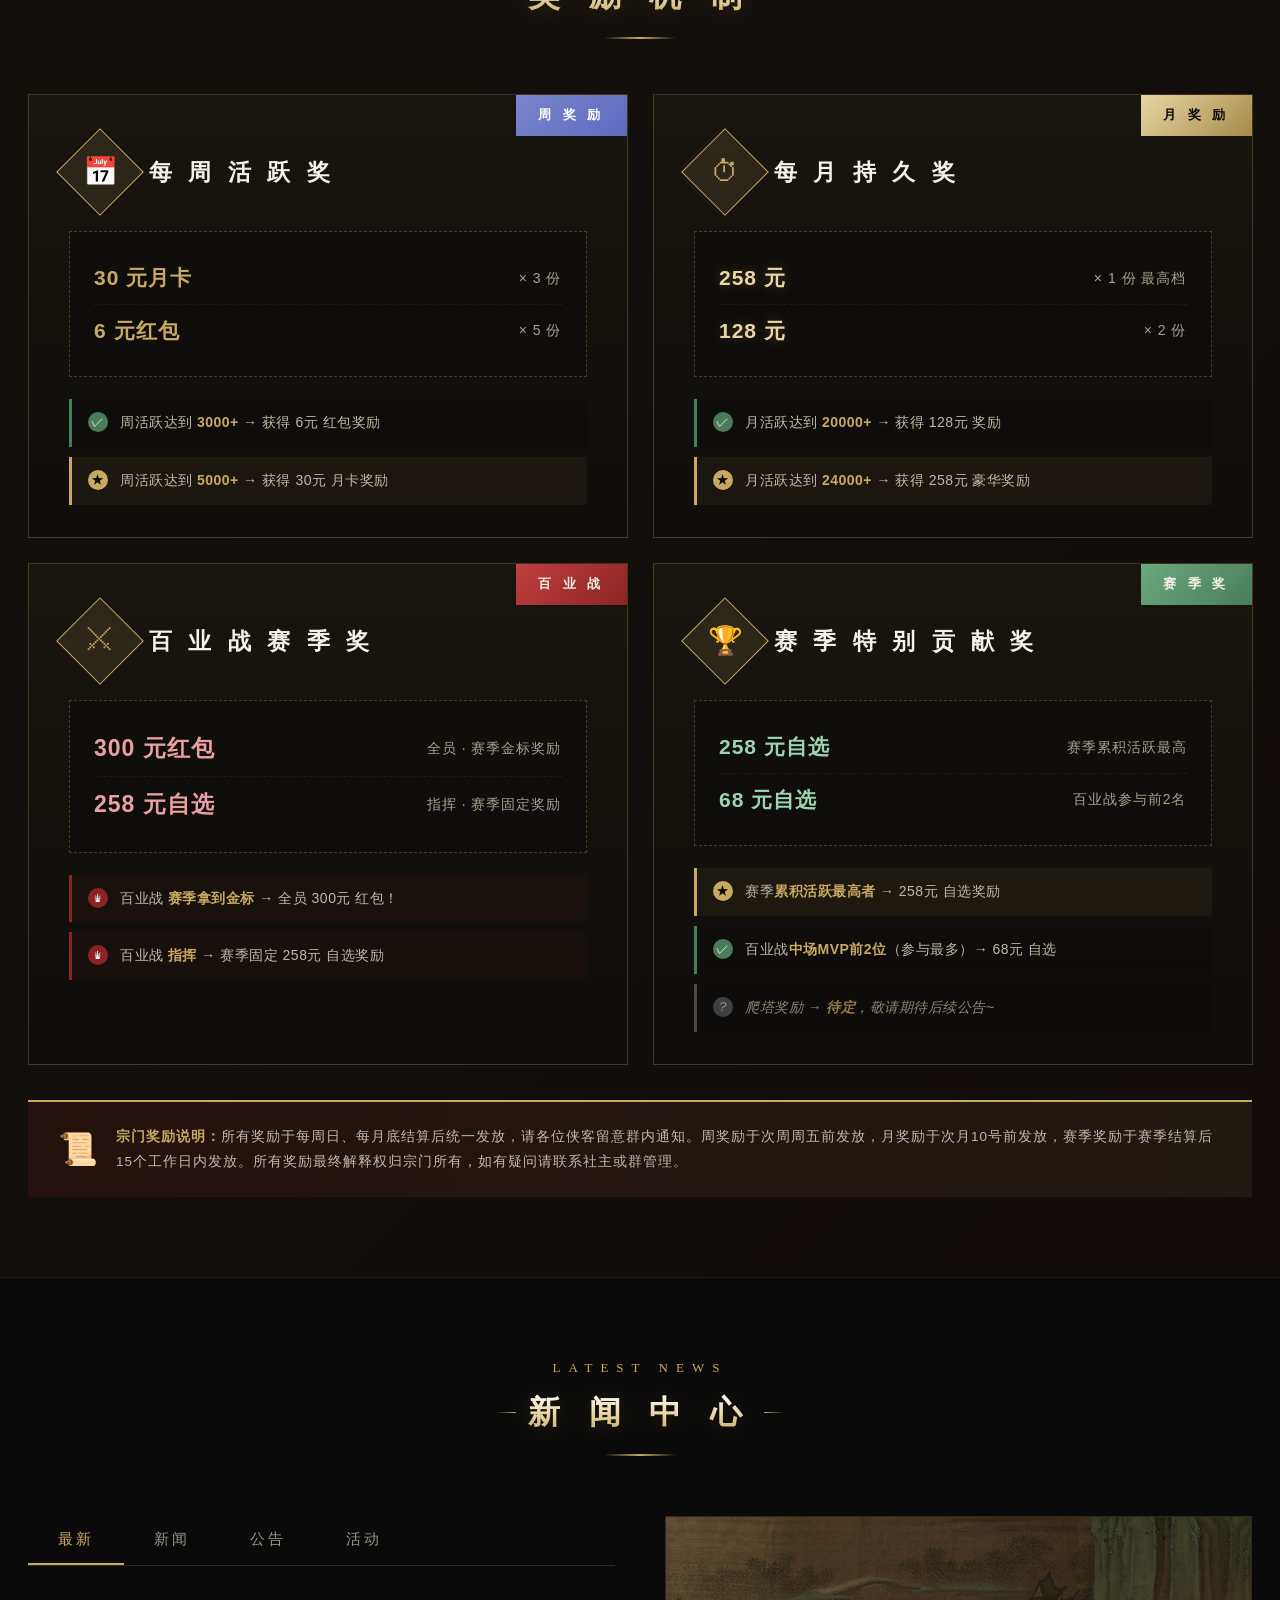
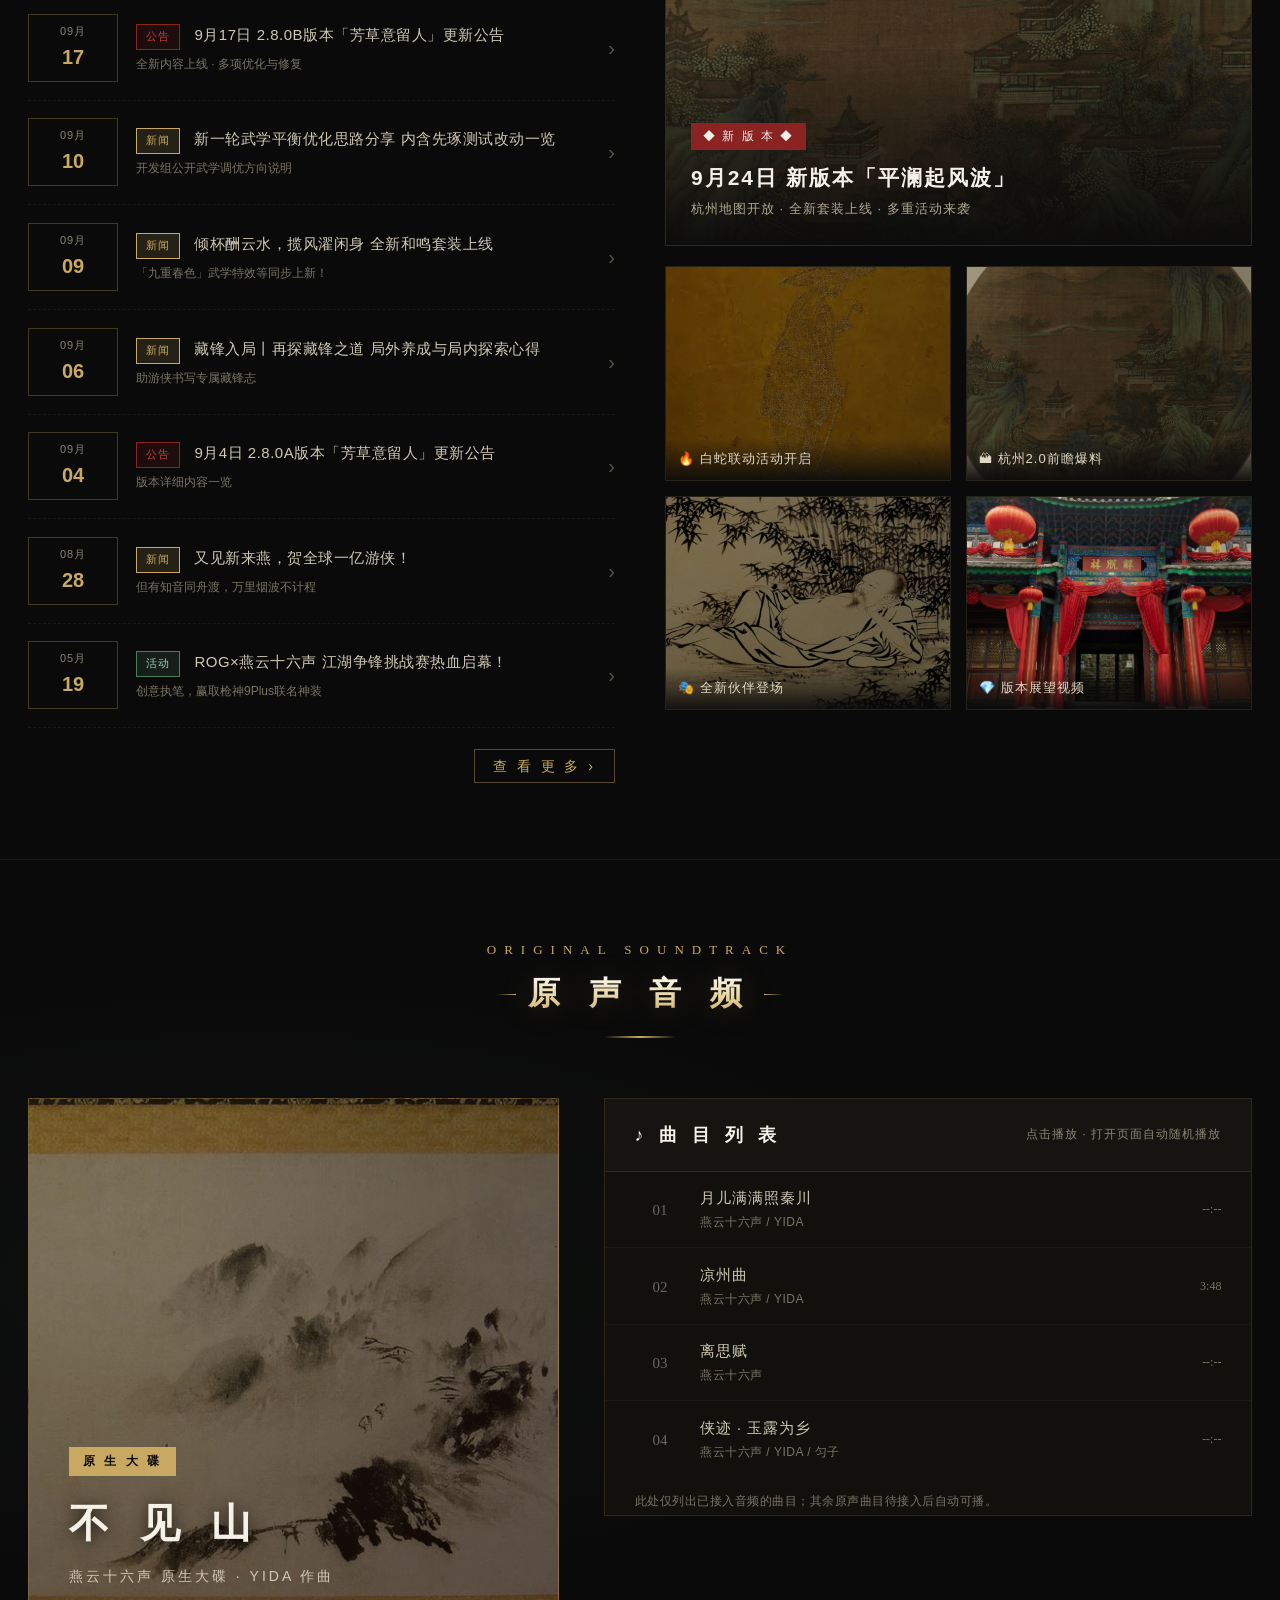
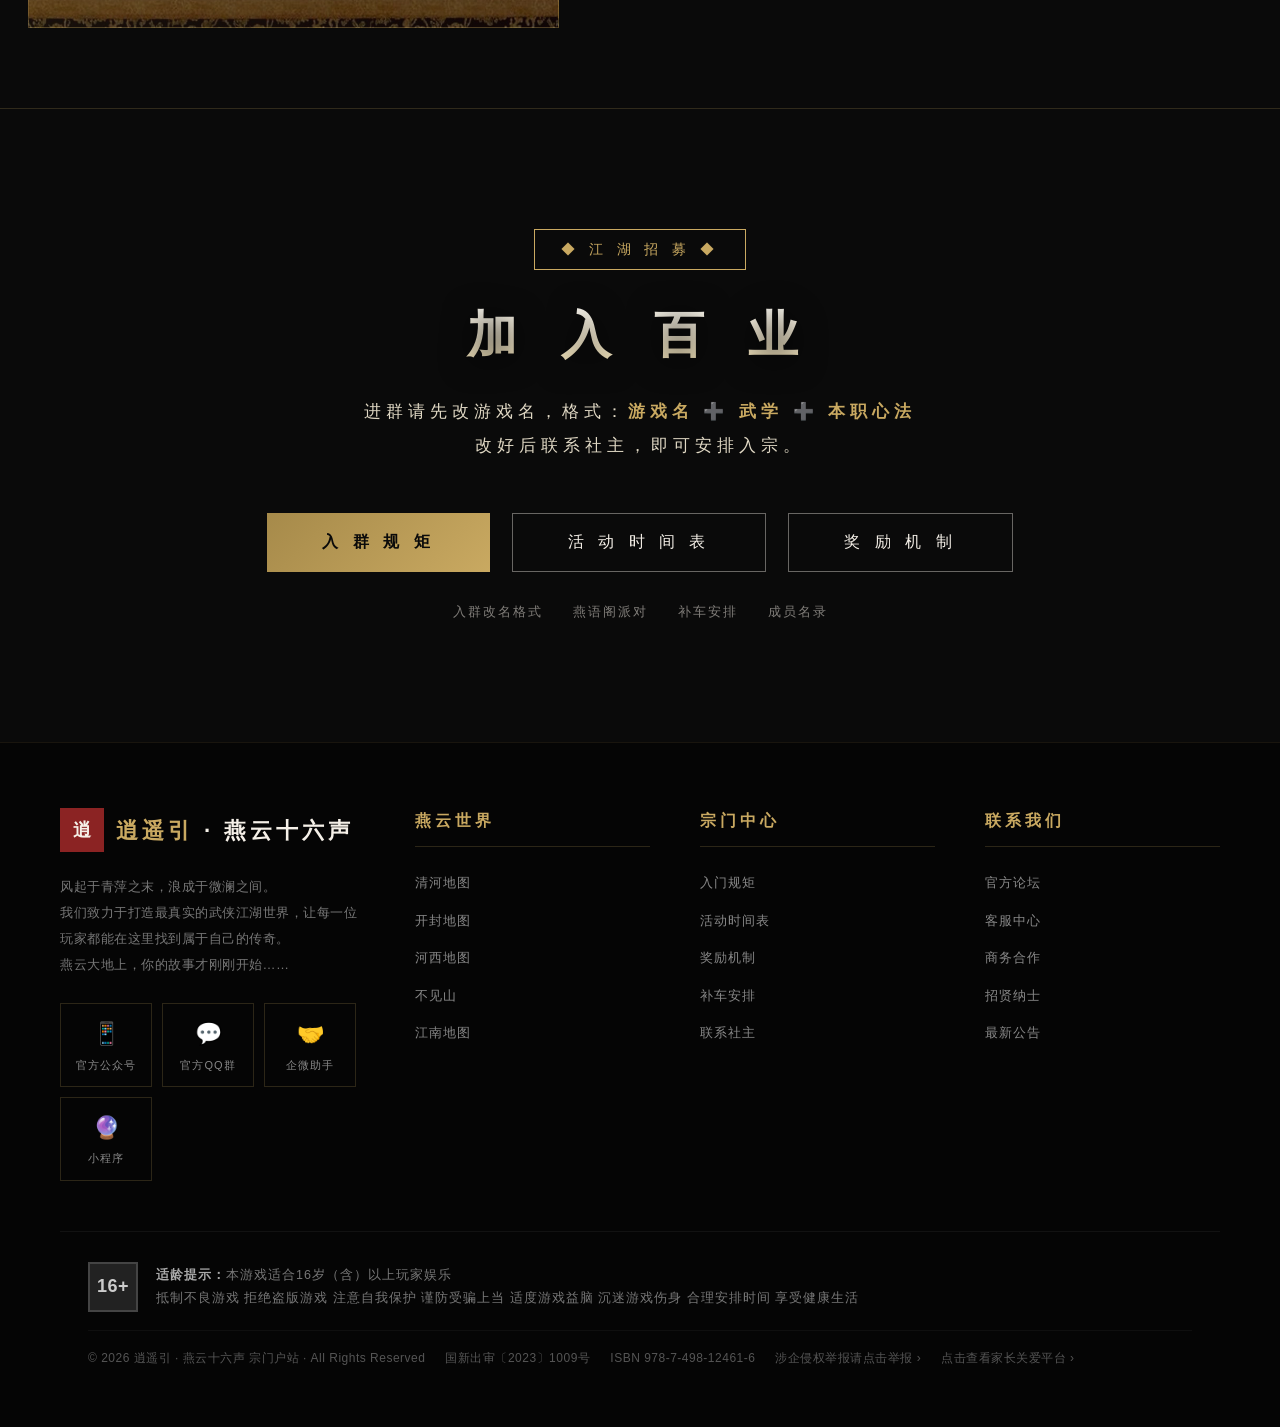
==== commit bb08436f: "首领集更新为新版全身原画：野外扩充至21位（含四海豪客分组），图片统一压缩，命名适配" ====
--- a/index.html
+++ b/index.html
@@ -628,7 +628,7 @@
             text-align: center;
         }
         .boss-card .bc-thumb {
-            display: block; width: 100%; height: 70px;
+            display: block; width: 100%; height: 118px;
             background: linear-gradient(135deg, rgba(201,169,97,0.2), rgba(20,16,10,0.9));
             position: relative; overflow: hidden;
         }
@@ -2436,7 +2436,7 @@
     <div class="wx-modal-mask" data-close></div>
     <div class="wx-modal-card" style="width:min(460px,calc(100vw - 40px));padding:28px 24px 24px;" role="dialog" aria-modal="true" aria-label="首领详情">
         <button class="wx-modal-close" data-close aria-label="关闭">&times;</button>
-        <img id="bossModalImg" style="width:100%;max-height:220px;object-fit:cover;border-radius:8px;border:1px solid rgba(201,169,97,.35);display:none;" alt="">
+        <img id="bossModalImg" style="width:100%;max-height:280px;object-fit:contain;background:#0e0c10;border-radius:8px;border:1px solid rgba(201,169,97,.35);display:none;" alt="">
         <div id="bossModalName" style="color:#f2e9d5;font-size:22px;letter-spacing:5px;margin:16px 0 6px;text-align:center;"></div>
         <div id="bossModalCat" style="color:#6f6f78;font-size:11px;letter-spacing:2px;text-align:center;margin-bottom:14px;"></div>
         <div style="height:1px;background:linear-gradient(90deg,transparent,rgba(201,169,97,.4),transparent);margin:0 20px 14px;"></div>
@@ -2743,19 +2743,29 @@
         art: 'assets/boss4.jpg',
         folder: '野外首领',
         groups: [
-            { name: '', list: ['玼兮瑳兮', '铁心蜈', '花毽魁主', '耶律阿不里', '苍', '天涯客丙申'] },
+            { name: '', list: ['玼兮瑳兮', '铁心蜈', '花毽魁主', '耶律阿不里', '苍', '天涯客·丙申', '司南剑客', '妙算', '拏云蛇', '放排翁', '煞地神', '笃墨蝎', '缺口袋把戏团', '蛇郎中', '观潮客', '金人太簇'] },
+            { name: '四海豪客', list: ['四海豪客·傲诗', '四海豪客·华赋', '四海豪客·狂歌', '四海豪客·门童', '四海豪客·飒词'] },
         ],
     },
 ];
 
-/* 图片文件名与名单用词不一致时在这里映射；也可写相对路径跨目录复用 */
-const BOSS_IMG_ALIAS = { '舞狮': '舞狮兄弟', '皮影戏': '皮影师', '小十七': '../主线剧情首领/小十七' };
+/* 非「名字-全身.png」命名的图片在这里登记（相对分类目录） */
+const BOSS_IMG_FILE = {
+    '小十七': '../主线剧情首领/小十七-全身.png',
+    '舞狮': '舞狮兄弟-全身.png',
+    '皮影戏': '皮影师-图鉴.png',
+    '舞马人': '舞马人-图鉴.png',
+    '司南剑客': '司南剑客-图鉴.png',
+    '妙算': '妙算-全身.jpg',
+};
 /* 首领介绍：后期把文案填进来，例如 { '无相皇': '江湖人称……' }；没有的显示占位 */
 const BOSS_INTRO = {};
 
 function bossImgSrc(cat, name) {
-    const file = BOSS_IMG_ALIAS[name] || name;
-    return 'assets/首领/' + cat.folder + '/' + file + '.png';
+    if (BOSS_IMG_FILE[name]) {
+        return 'assets/首领/' + cat.folder + '/' + BOSS_IMG_FILE[name];
+    }
+    return 'assets/首领/' + cat.folder + '/' + name + '-全身.png';
 }
 
 function renderBosses(){
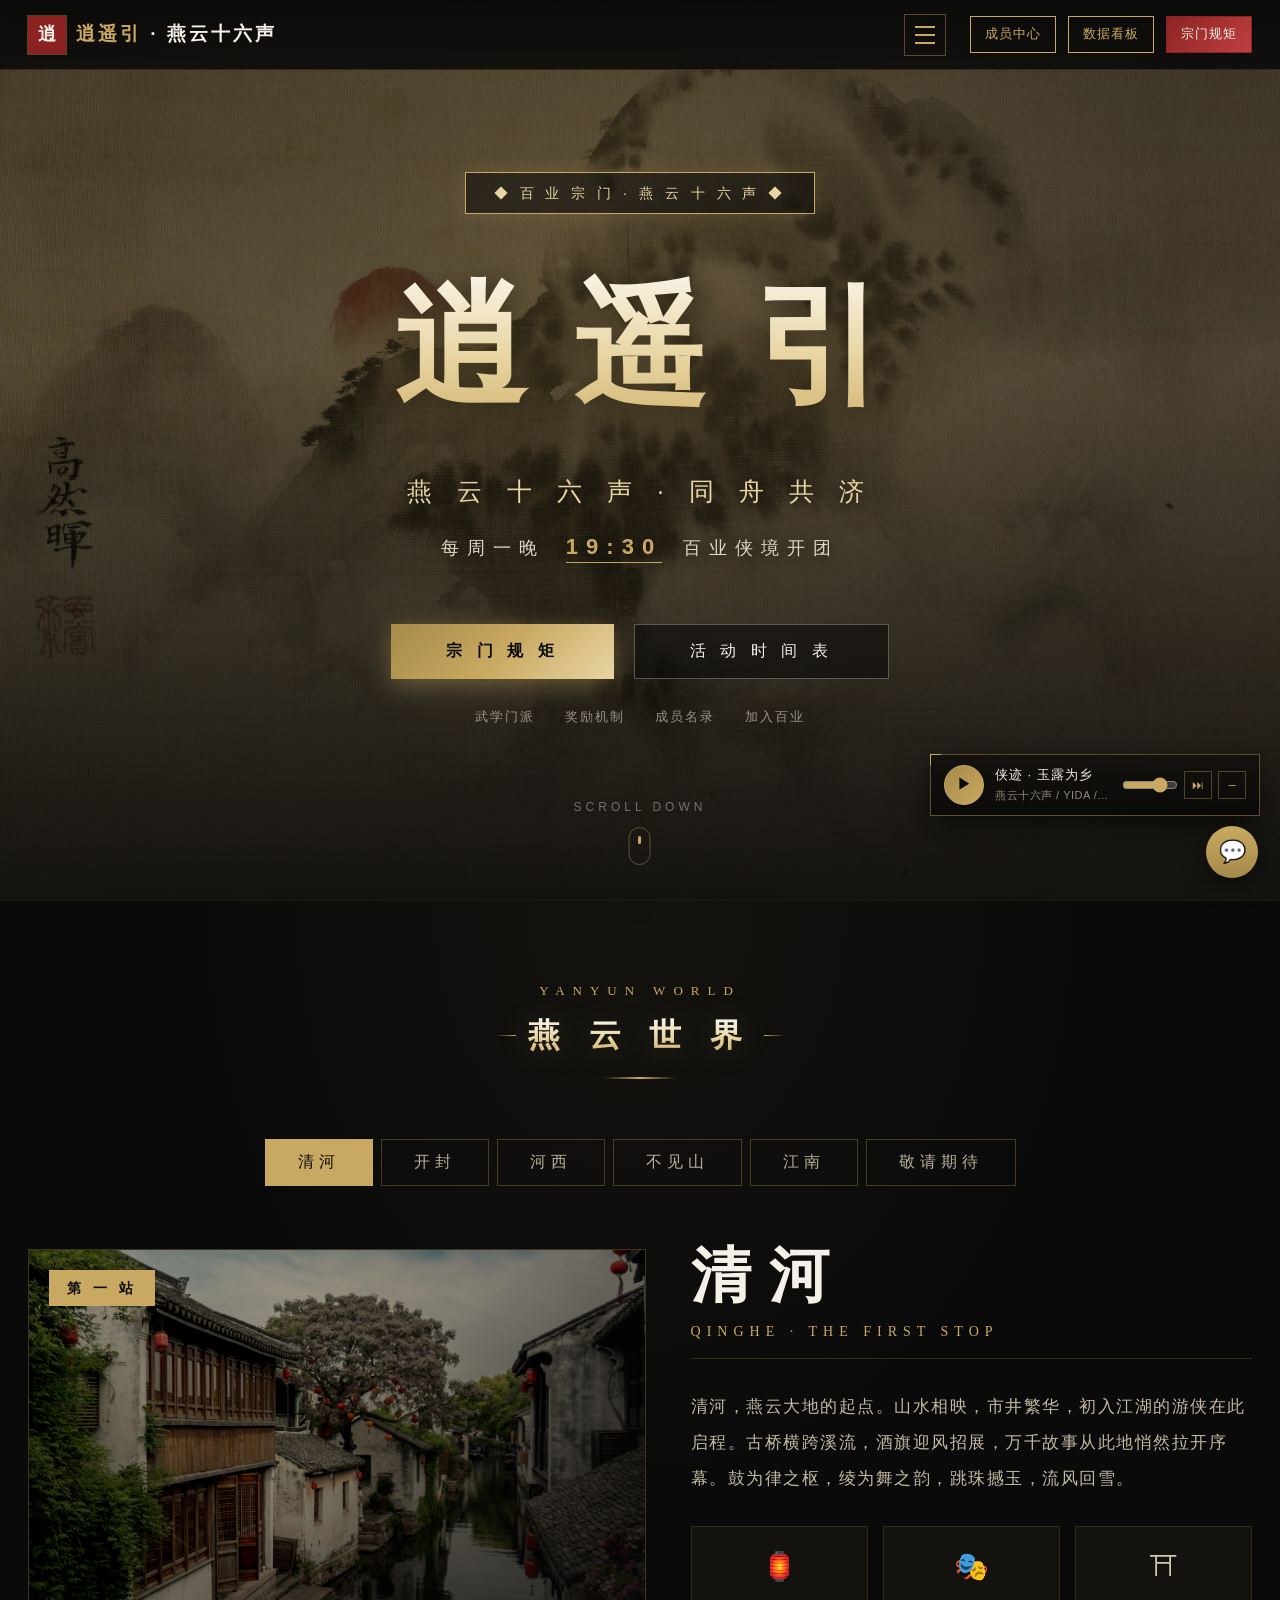
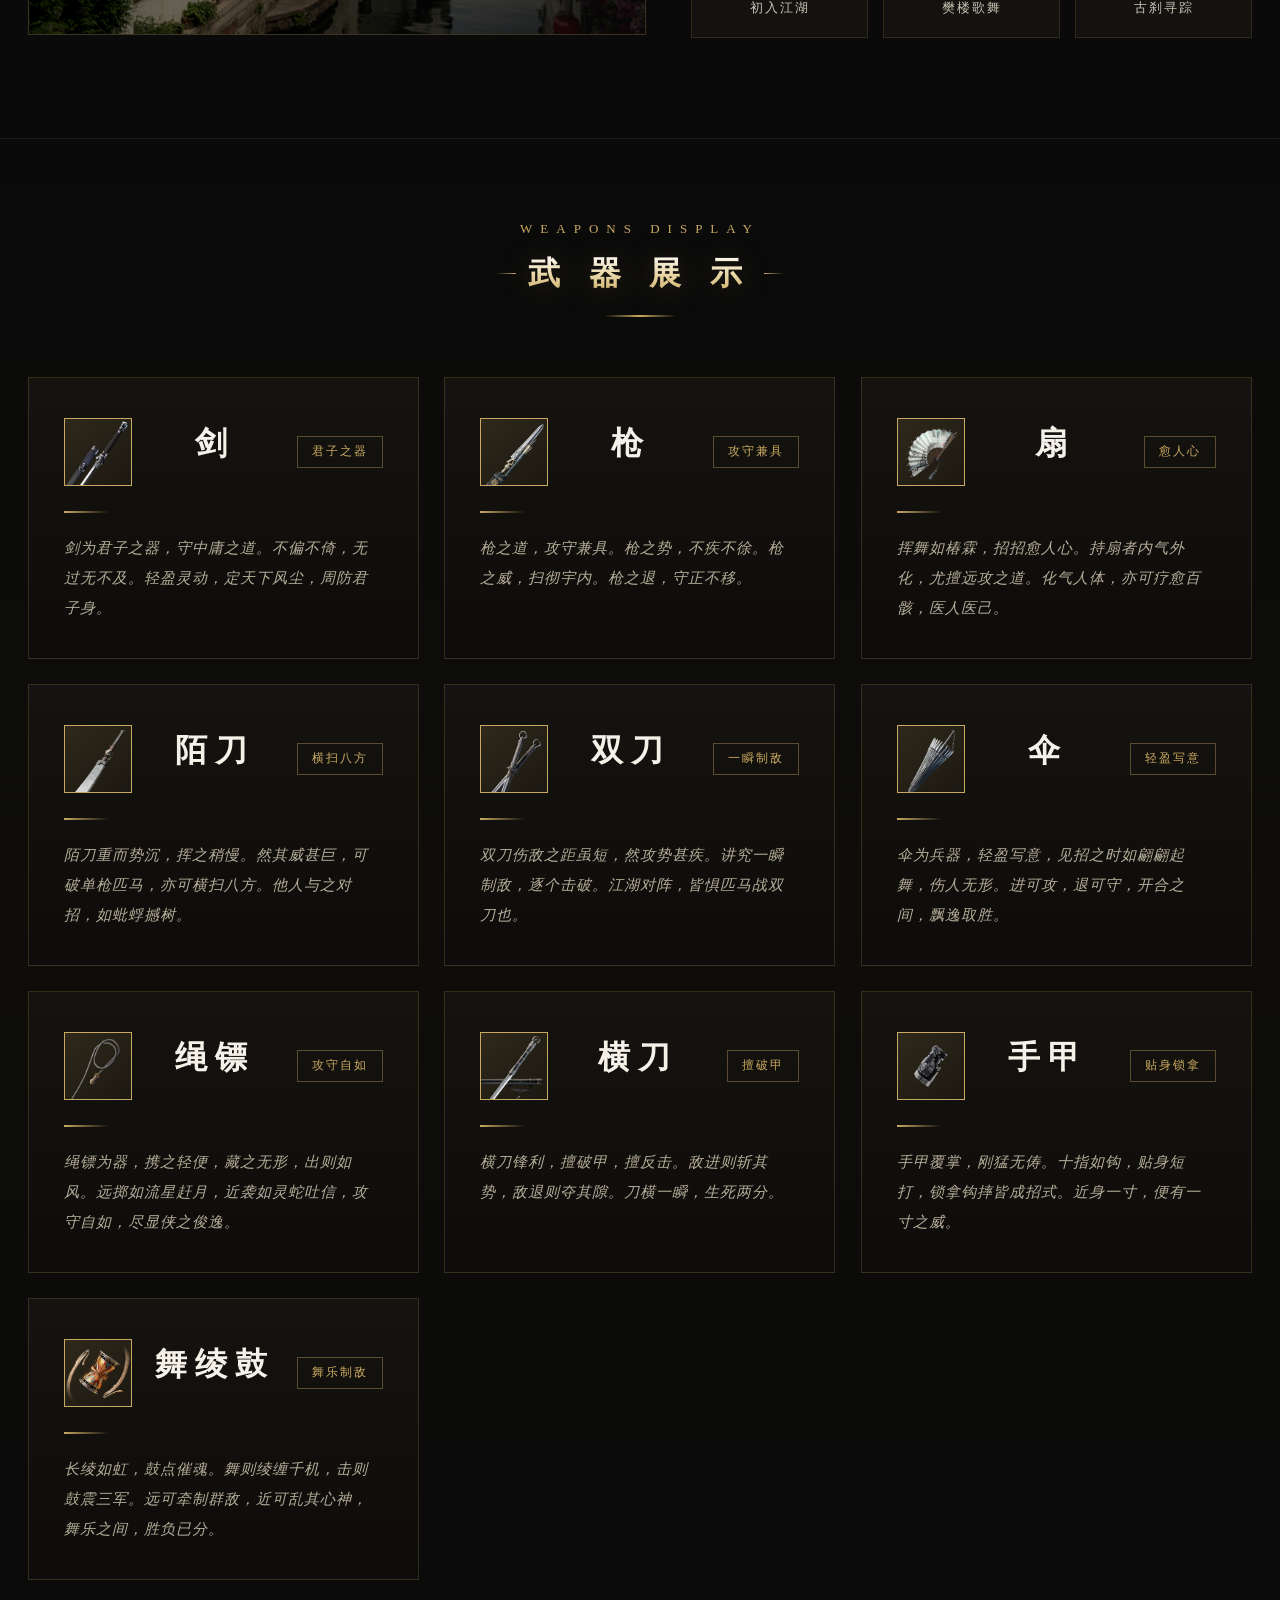
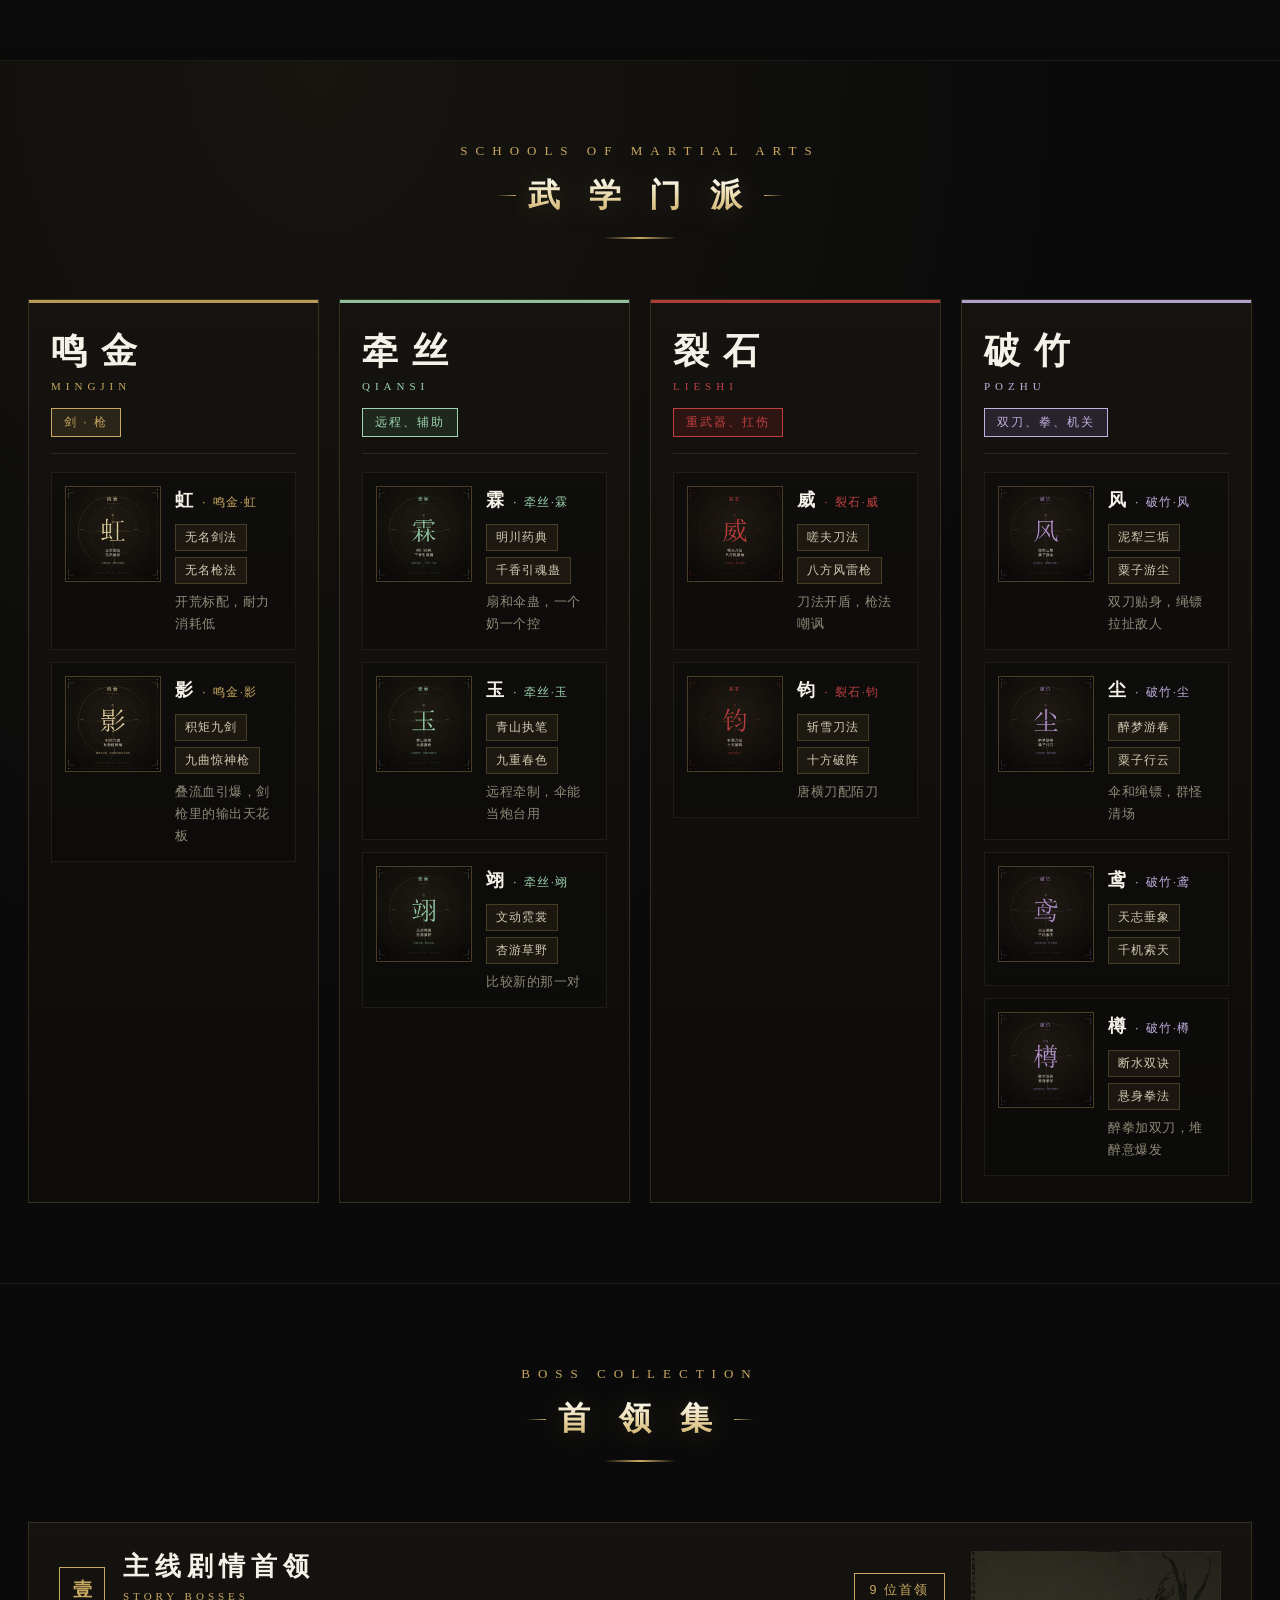
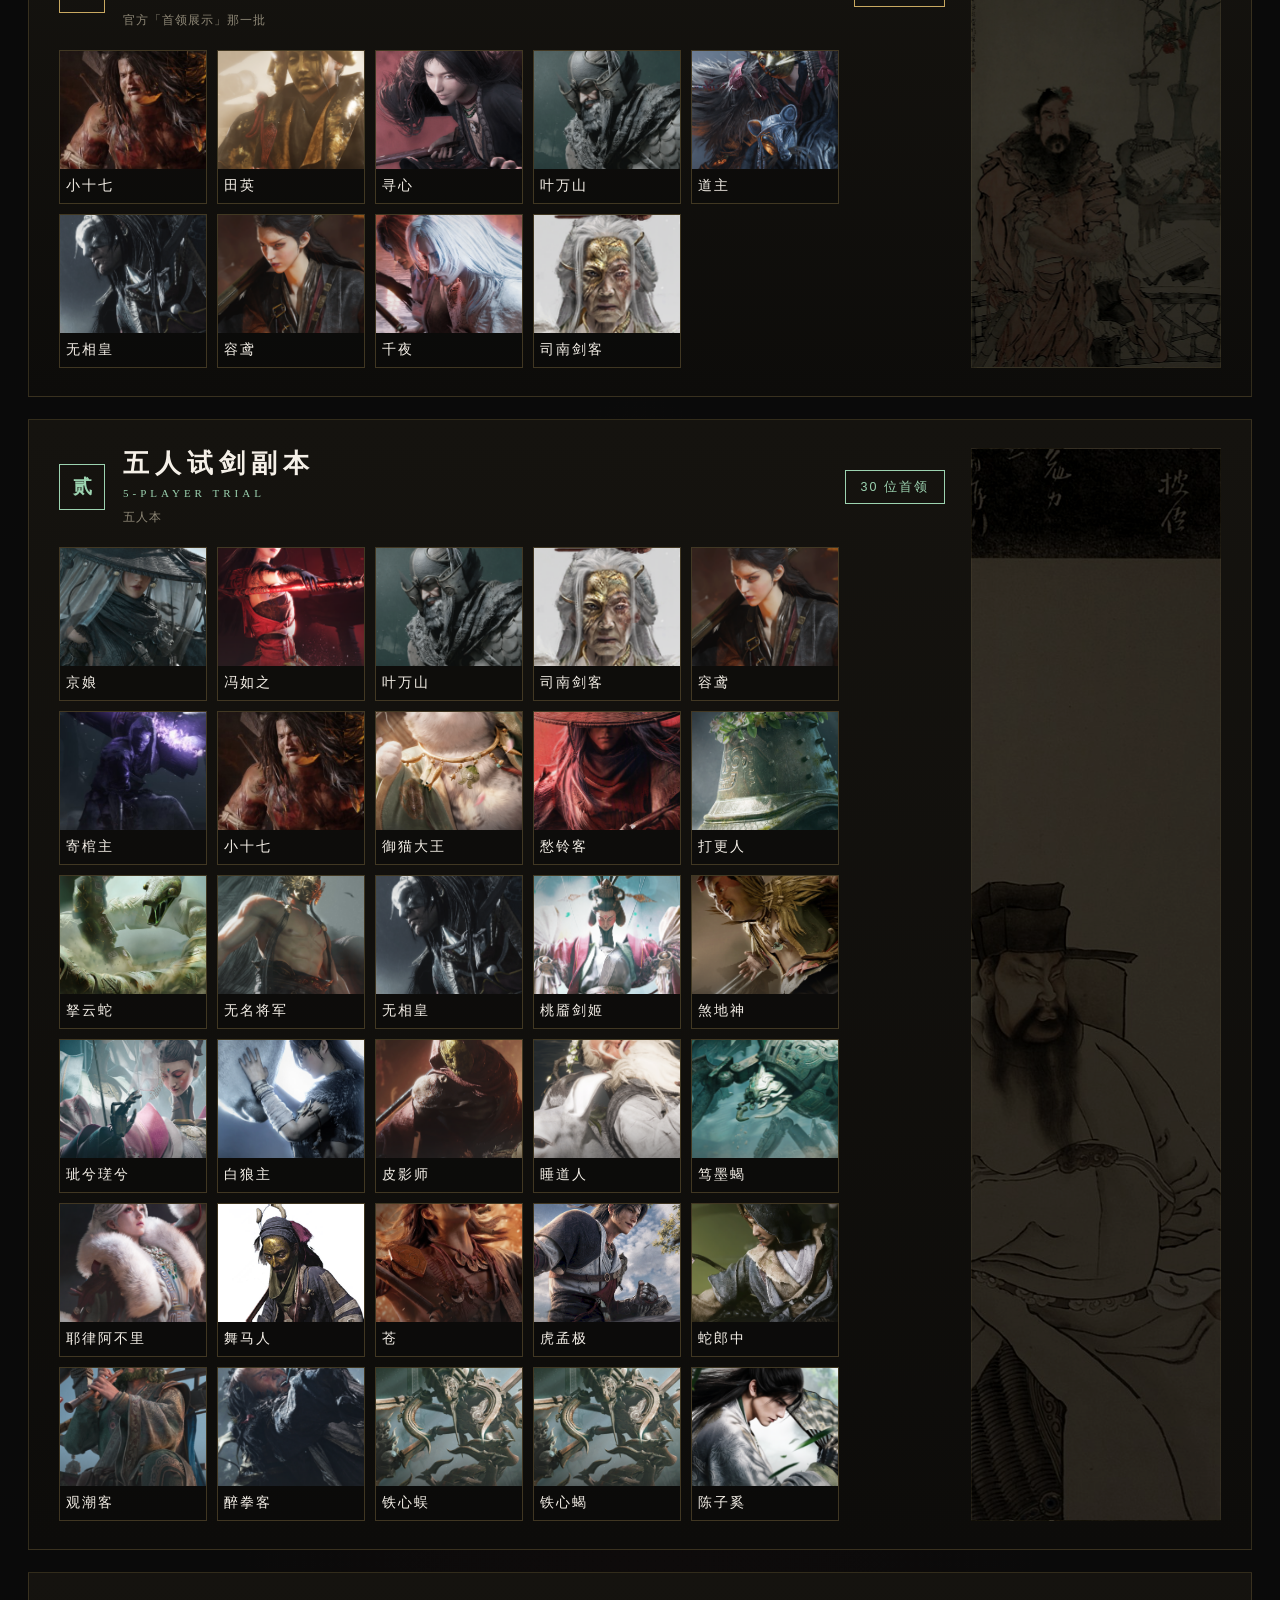
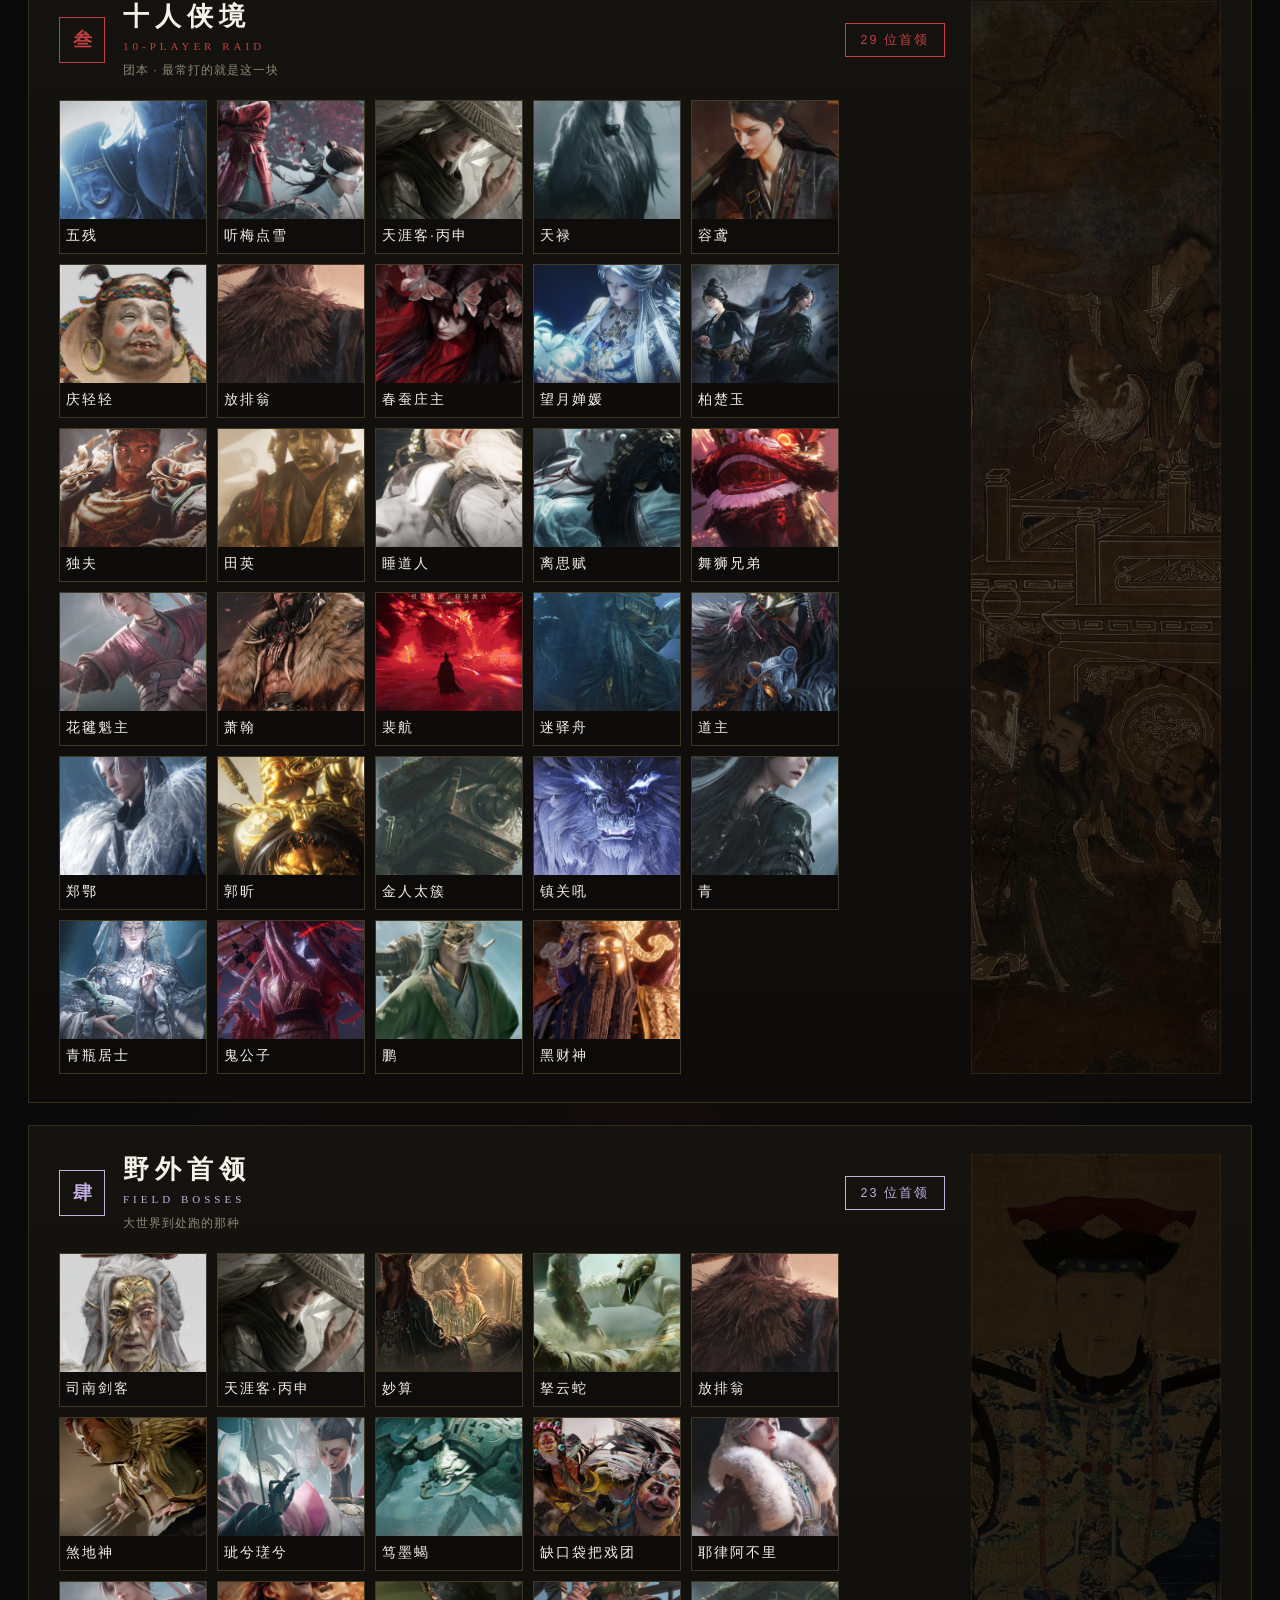
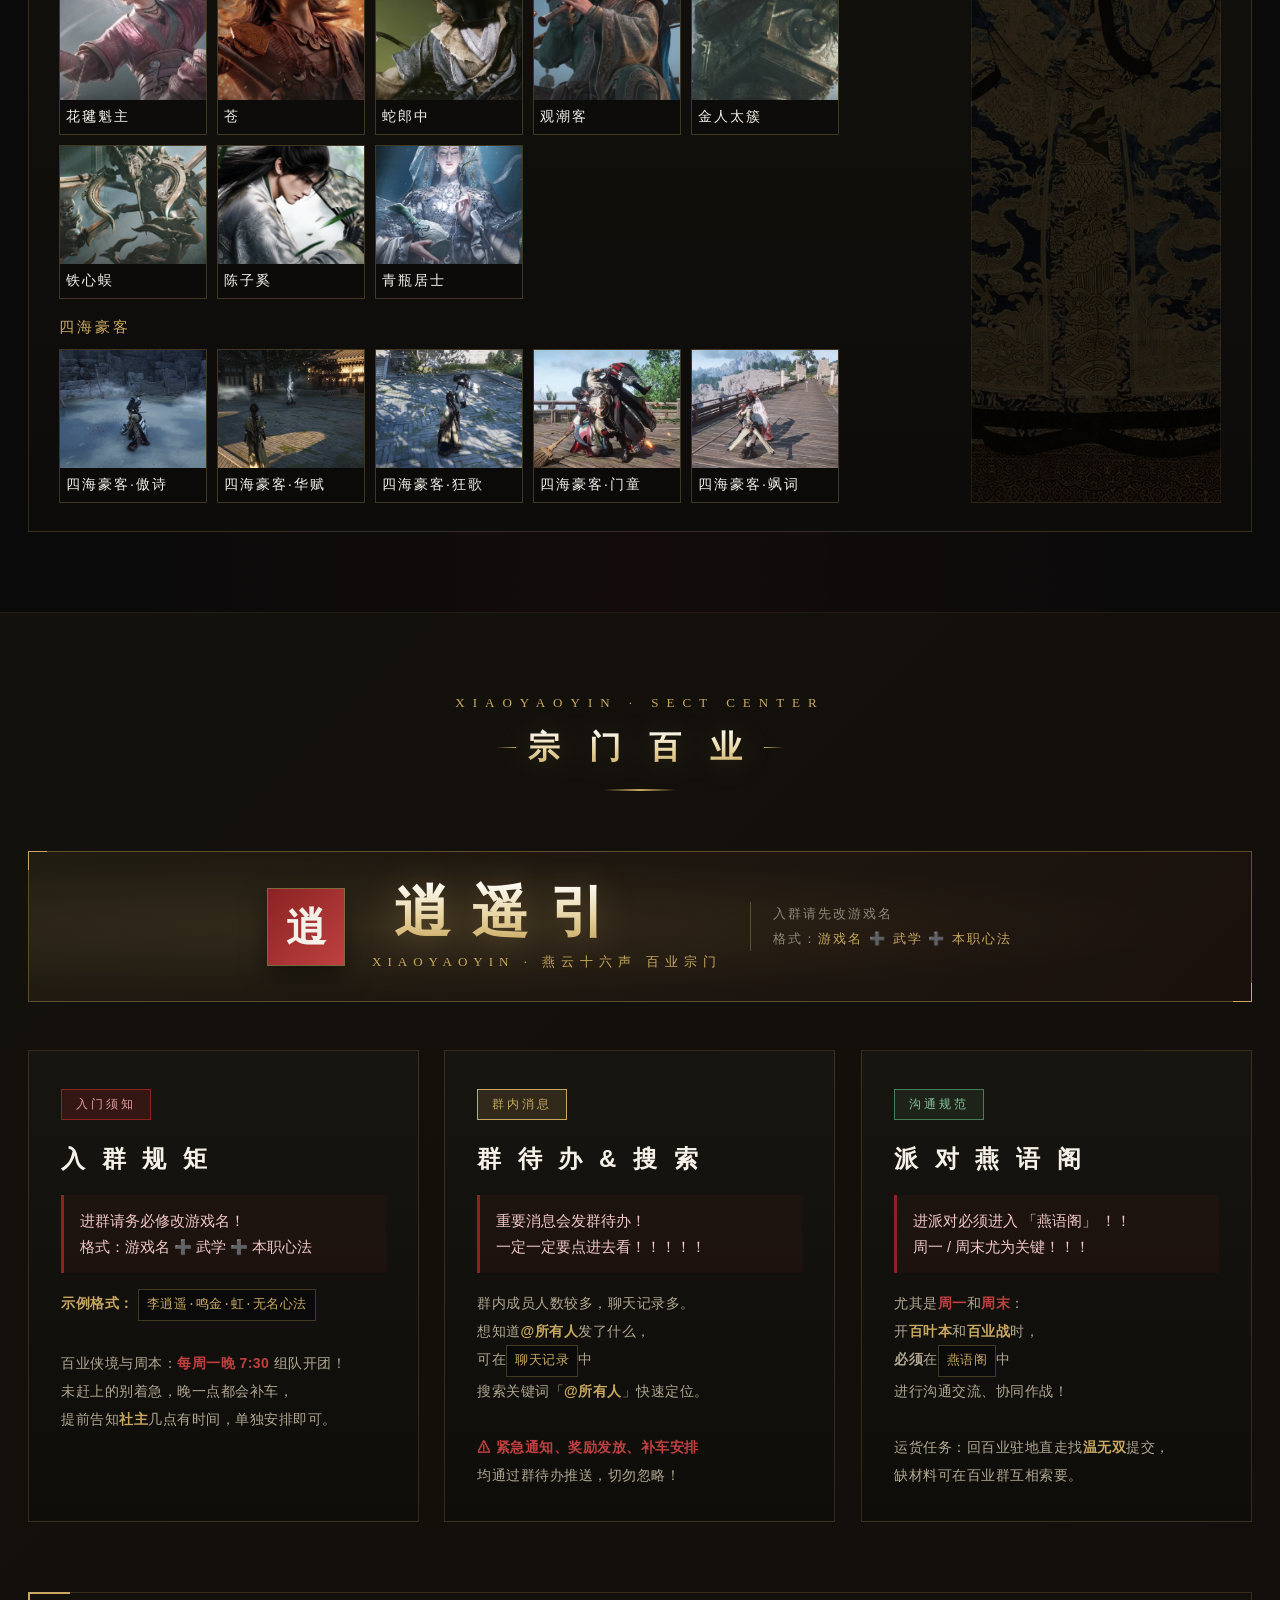
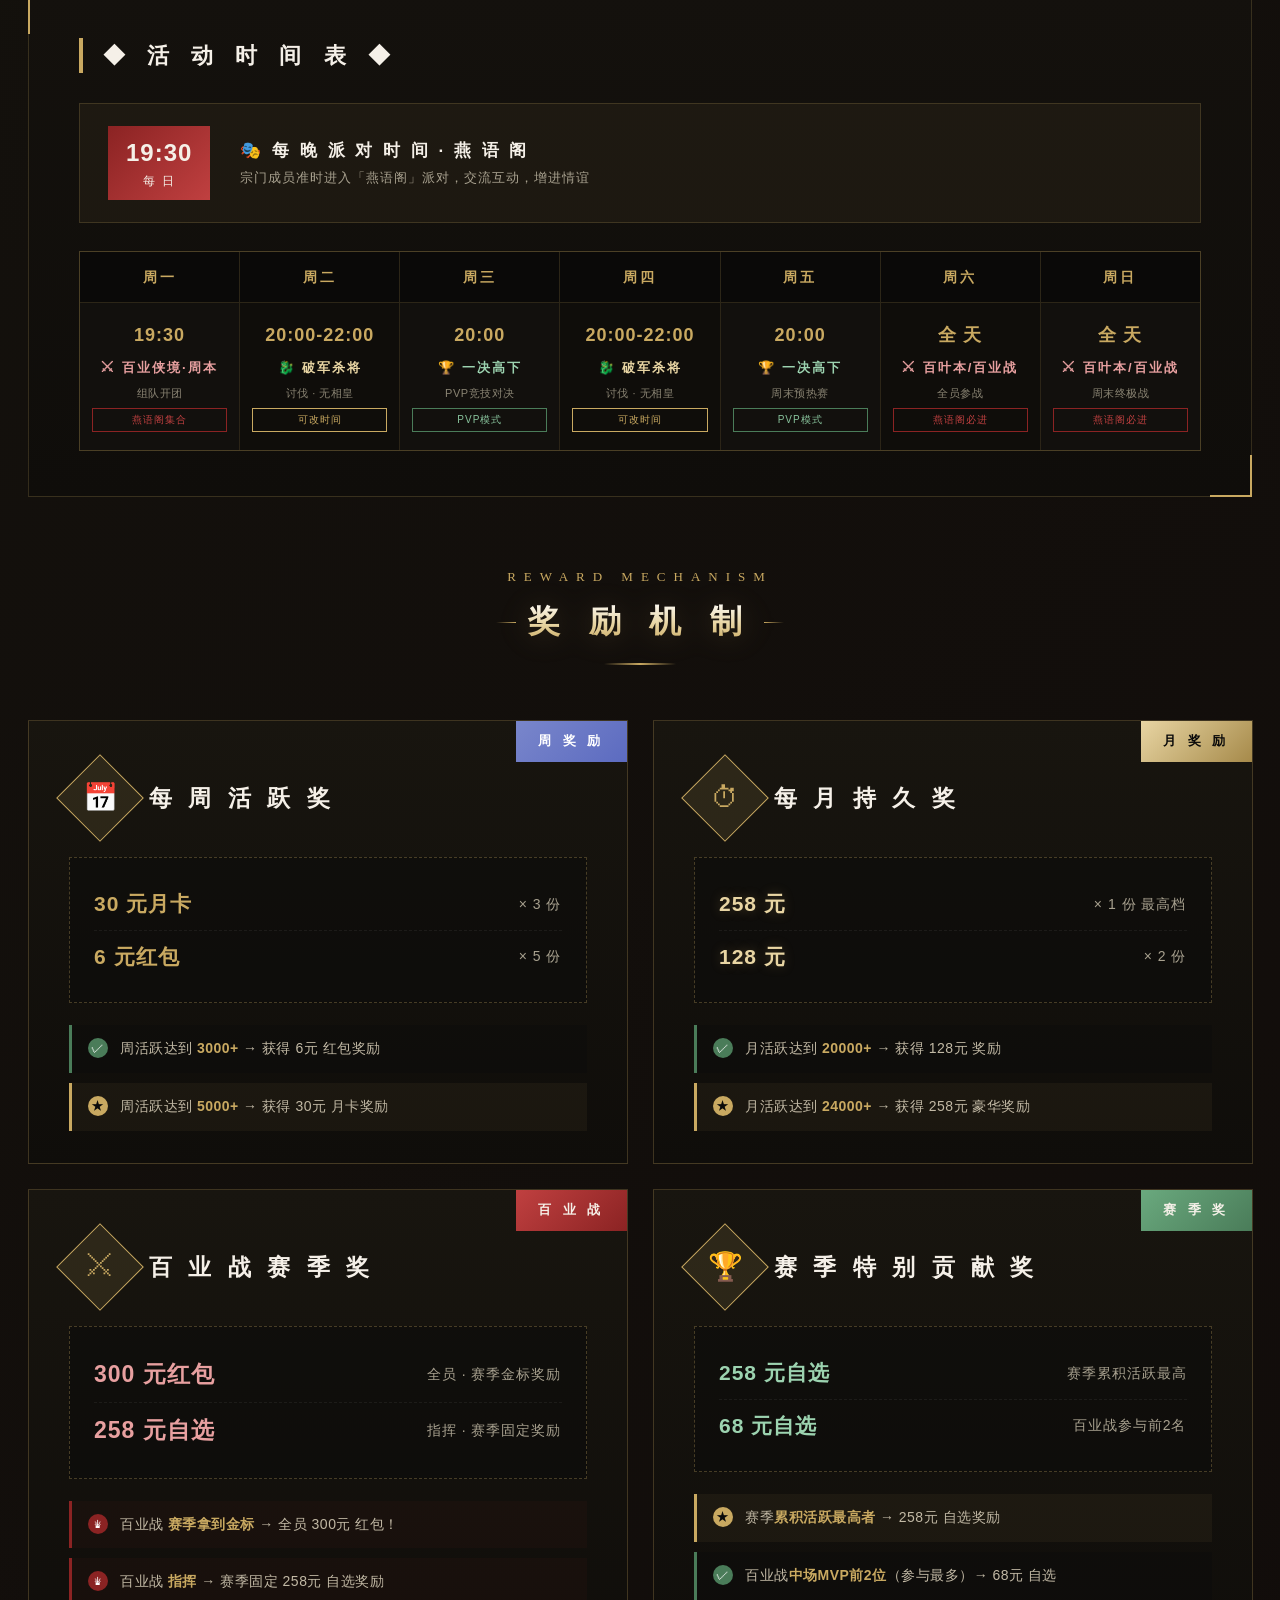
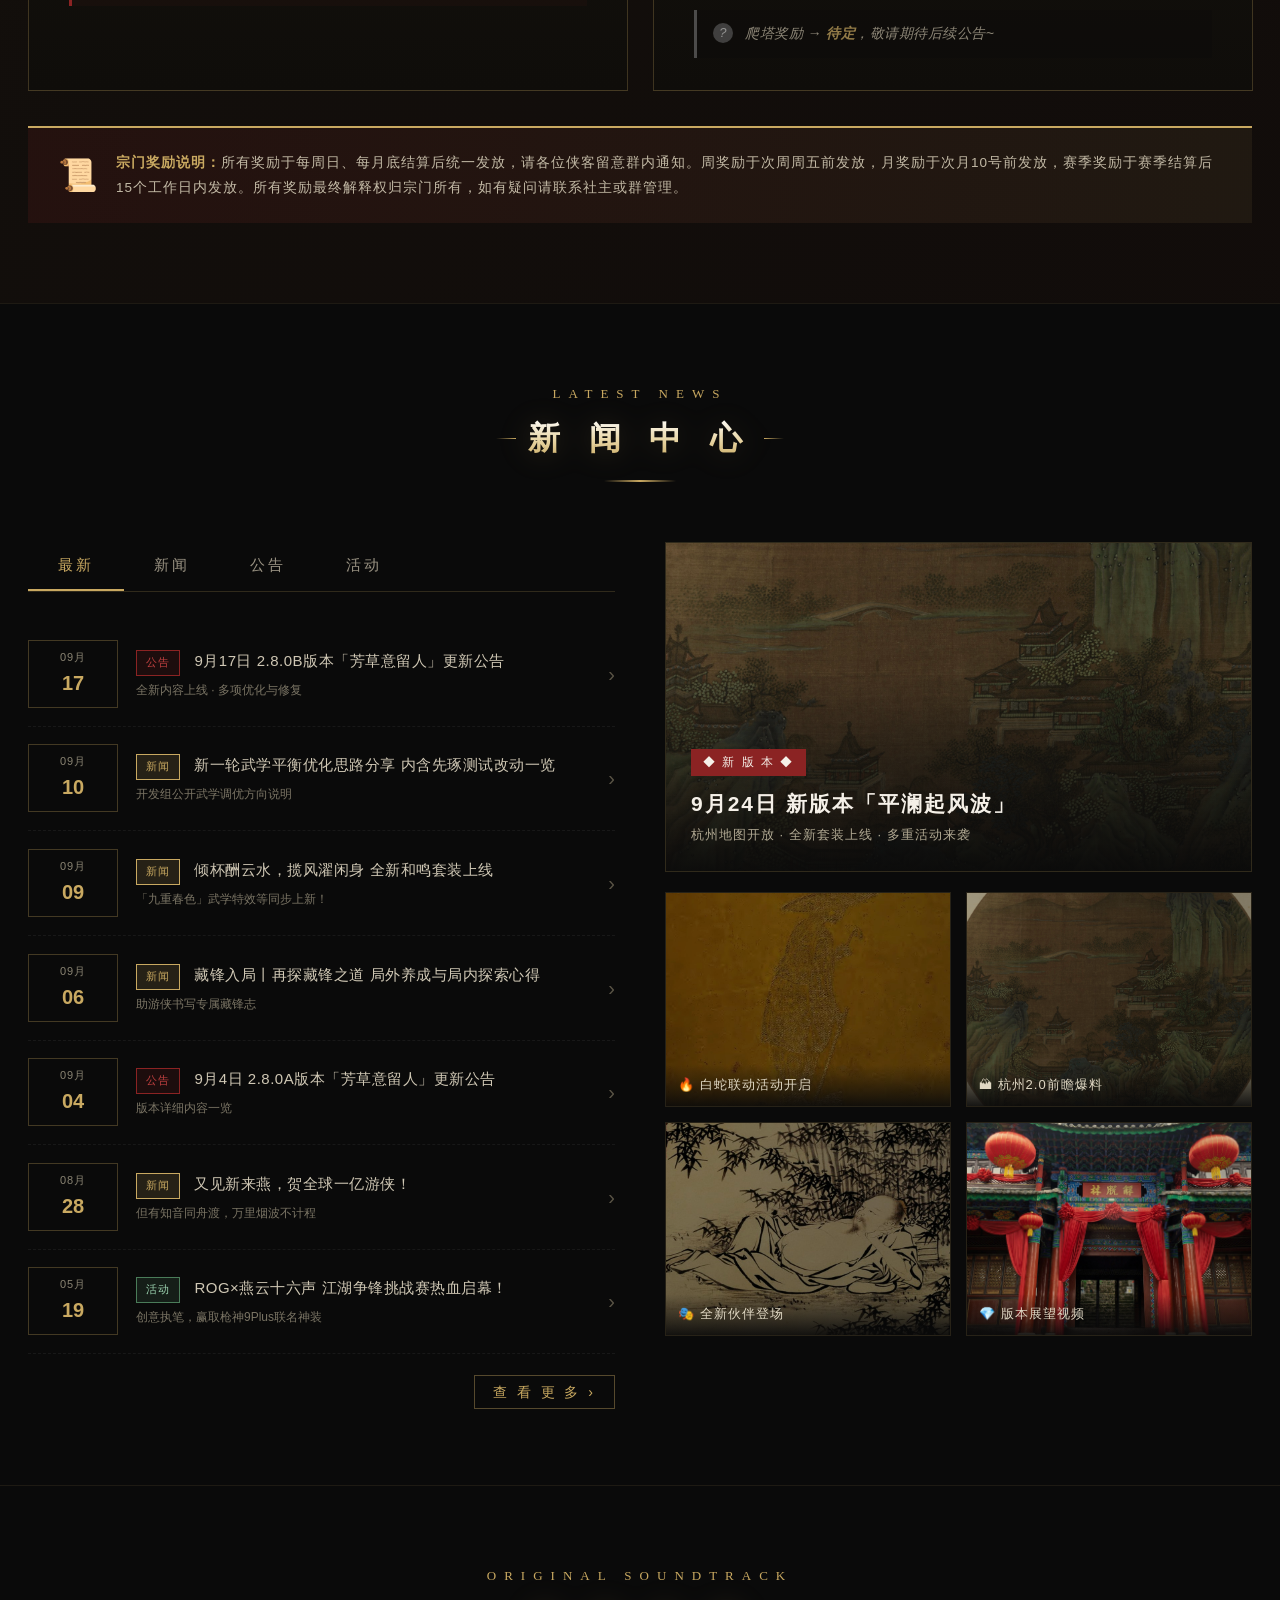
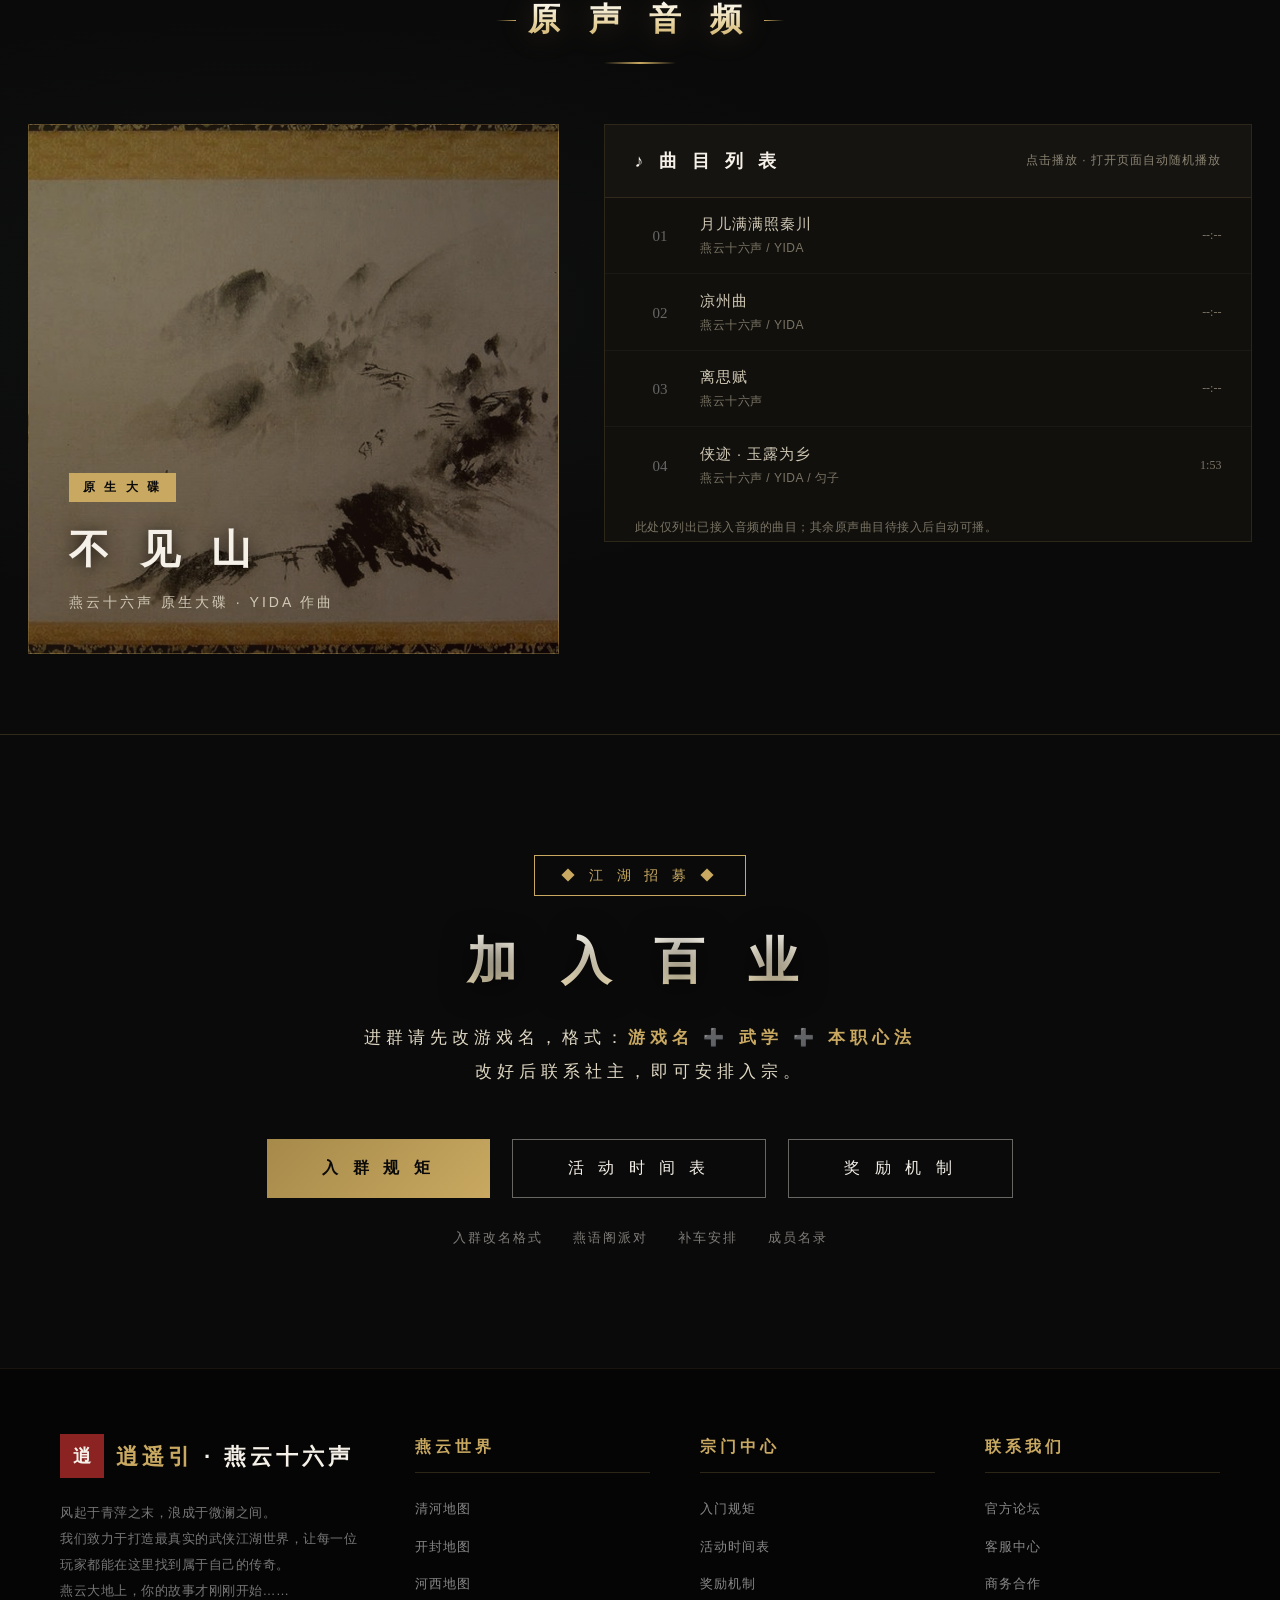
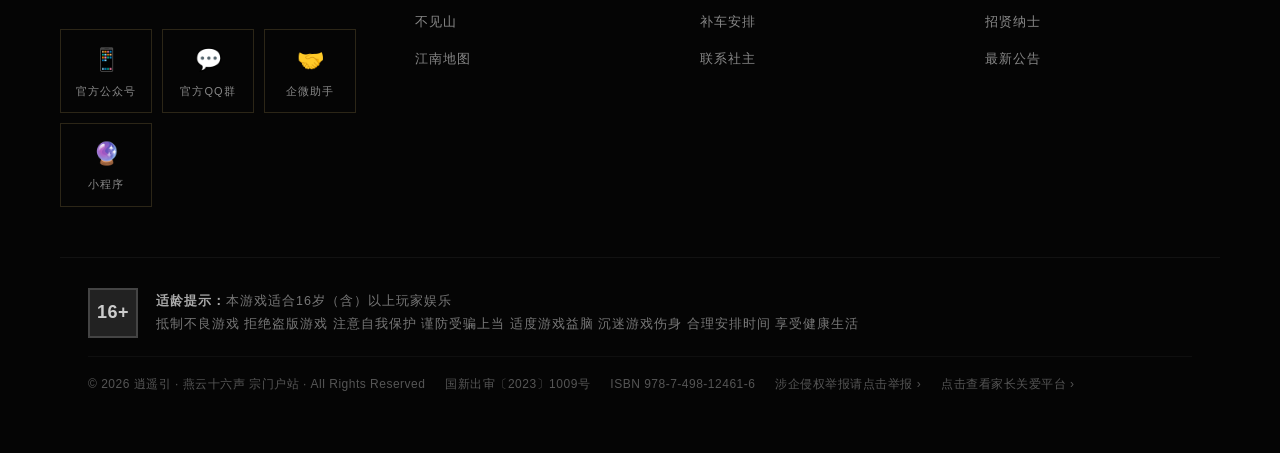
==== commit 9507c2ba: "首领集按新文件夹全量重建：主线9/五人30/十人29/野外23共91位，图片统一压缩至640px" ====
--- a/index.html
+++ b/index.html
@@ -2699,8 +2699,7 @@
         </div>`).join("");
 }
 
-/* ---------- 首领集：四类副本分组（名单按宗门给定的原始清单） ---------- */
-/* folder = assets/首领/ 下的子目录名；BOSS_INTRO 后期填介绍文案，键为首领名 */
+/* ---------- 首领集：名单以 assets/首领/ 文件夹为准 ---------- */
 const BOSSES = [
     {
         no: '壹', color: 'gold',
@@ -2709,7 +2708,7 @@
         art: 'assets/boss1.jpg',
         folder: '主线剧情首领',
         groups: [
-            { name: '', list: ['小十七', '田英', '寻心', '叶万山', '道主', '无相皇', '容鸢', '千夜'] },
+            { name: '', list: ['小十七', '田英', '寻心', '叶万山', '道主', '无相皇', '容鸢', '千夜', '司南剑客'] },
         ],
     },
     {
@@ -2719,7 +2718,7 @@
         art: 'assets/boss2.jpg',
         folder: '五人试剑首领',
         groups: [
-            { name: '', list: ['无相皇', '小十七', '睡道人', '容鸢', '舞狮', '鬼公子', '皮影戏', '黑财主'] },
+            { name: '', list: ['京娘', '冯如之', '叶万山', '司南剑客', '容鸢', '寄棺主', '小十七', '御猫大王', '愁铃客', '打更人', '拏云蛇', '无名将军', '无相皇', '桃靥剑姬', '煞地神', '玼兮瑳兮', '白狼主', '皮影师', '睡道人', '笃墨蝎', '耶律阿不里', '舞马人', '苍', '虎孟极', '蛇郎中', '观潮客', '醉拳客', '铁心蜈', '铁心蝎', '陈子奚'] },
         ],
     },
     {
@@ -2729,11 +2728,7 @@
         art: 'assets/boss3.jpg',
         folder: '十人侠境首领',
         groups: [
-            { name: '老侠境',     list: ['道主', '黑财神'] },
-            { name: '笑渡苦行舟', list: ['迷驿舟', '马戏团'] },
-            { name: '白驹飞霞',   list: ['舞马人', '冯如之'] },
-            { name: '白裳殁天狼', list: ['离思赋', '萧翰'] },
-            { name: '鬼蜮茧生花', list: ['裴航', '春蚕庄主', '不老春蛾'] },
+            { name: '', list: ['五残', '听梅点雪', '天涯客·丙申', '天禄', '容鸢', '庆轻轻', '放排翁', '春蚕庄主', '望月婵媛', '柏楚玉', '独夫', '田英', '睡道人', '离思赋', '舞狮兄弟', '花毽魁主', '萧翰', '裴航', '迷驿舟', '道主', '郑鄂', '郭昕', '金人太簇', '镇关吼', '青', '青瓶居士', '鬼公子', '鹏', '黑财神'] },
         ],
     },
     {
@@ -2743,7 +2738,7 @@
         art: 'assets/boss4.jpg',
         folder: '野外首领',
         groups: [
-            { name: '', list: ['玼兮瑳兮', '铁心蜈', '花毽魁主', '耶律阿不里', '苍', '天涯客·丙申', '司南剑客', '妙算', '拏云蛇', '放排翁', '煞地神', '笃墨蝎', '缺口袋把戏团', '蛇郎中', '观潮客', '金人太簇'] },
+            { name: '', list: ['司南剑客', '天涯客·丙申', '妙算', '拏云蛇', '放排翁', '煞地神', '玼兮瑳兮', '笃墨蝎', '缺口袋把戏团', '耶律阿不里', '花毽魁主', '苍', '蛇郎中', '观潮客', '金人太簇', '铁心蜈', '陈子奚', '青瓶居士'] },
             { name: '四海豪客', list: ['四海豪客·傲诗', '四海豪客·华赋', '四海豪客·狂歌', '四海豪客·门童', '四海豪客·飒词'] },
         ],
     },
@@ -2751,12 +2746,12 @@
 
 /* 非「名字-全身.png」命名的图片在这里登记（相对分类目录） */
 const BOSS_IMG_FILE = {
-    '小十七': '../主线剧情首领/小十七-全身.png',
-    '舞狮': '舞狮兄弟-全身.png',
-    '皮影戏': '皮影师-图鉴.png',
+    '司南剑客': '司南剑客-图鉴.png',
     '舞马人': '舞马人-图鉴.png',
-    '司南剑客': '司南剑客-图鉴.png',
+    '皮影师': '皮影师-图鉴.png',
+    '庆轻轻': '庆轻轻-图鉴.png',
     '妙算': '妙算-全身.jpg',
+    '柏楚玉': '柏楚玉-全身.jpg',
 };
 /* 首领介绍：后期把文案填进来，例如 { '无相皇': '江湖人称……' }；没有的显示占位 */
 const BOSS_INTRO = {};
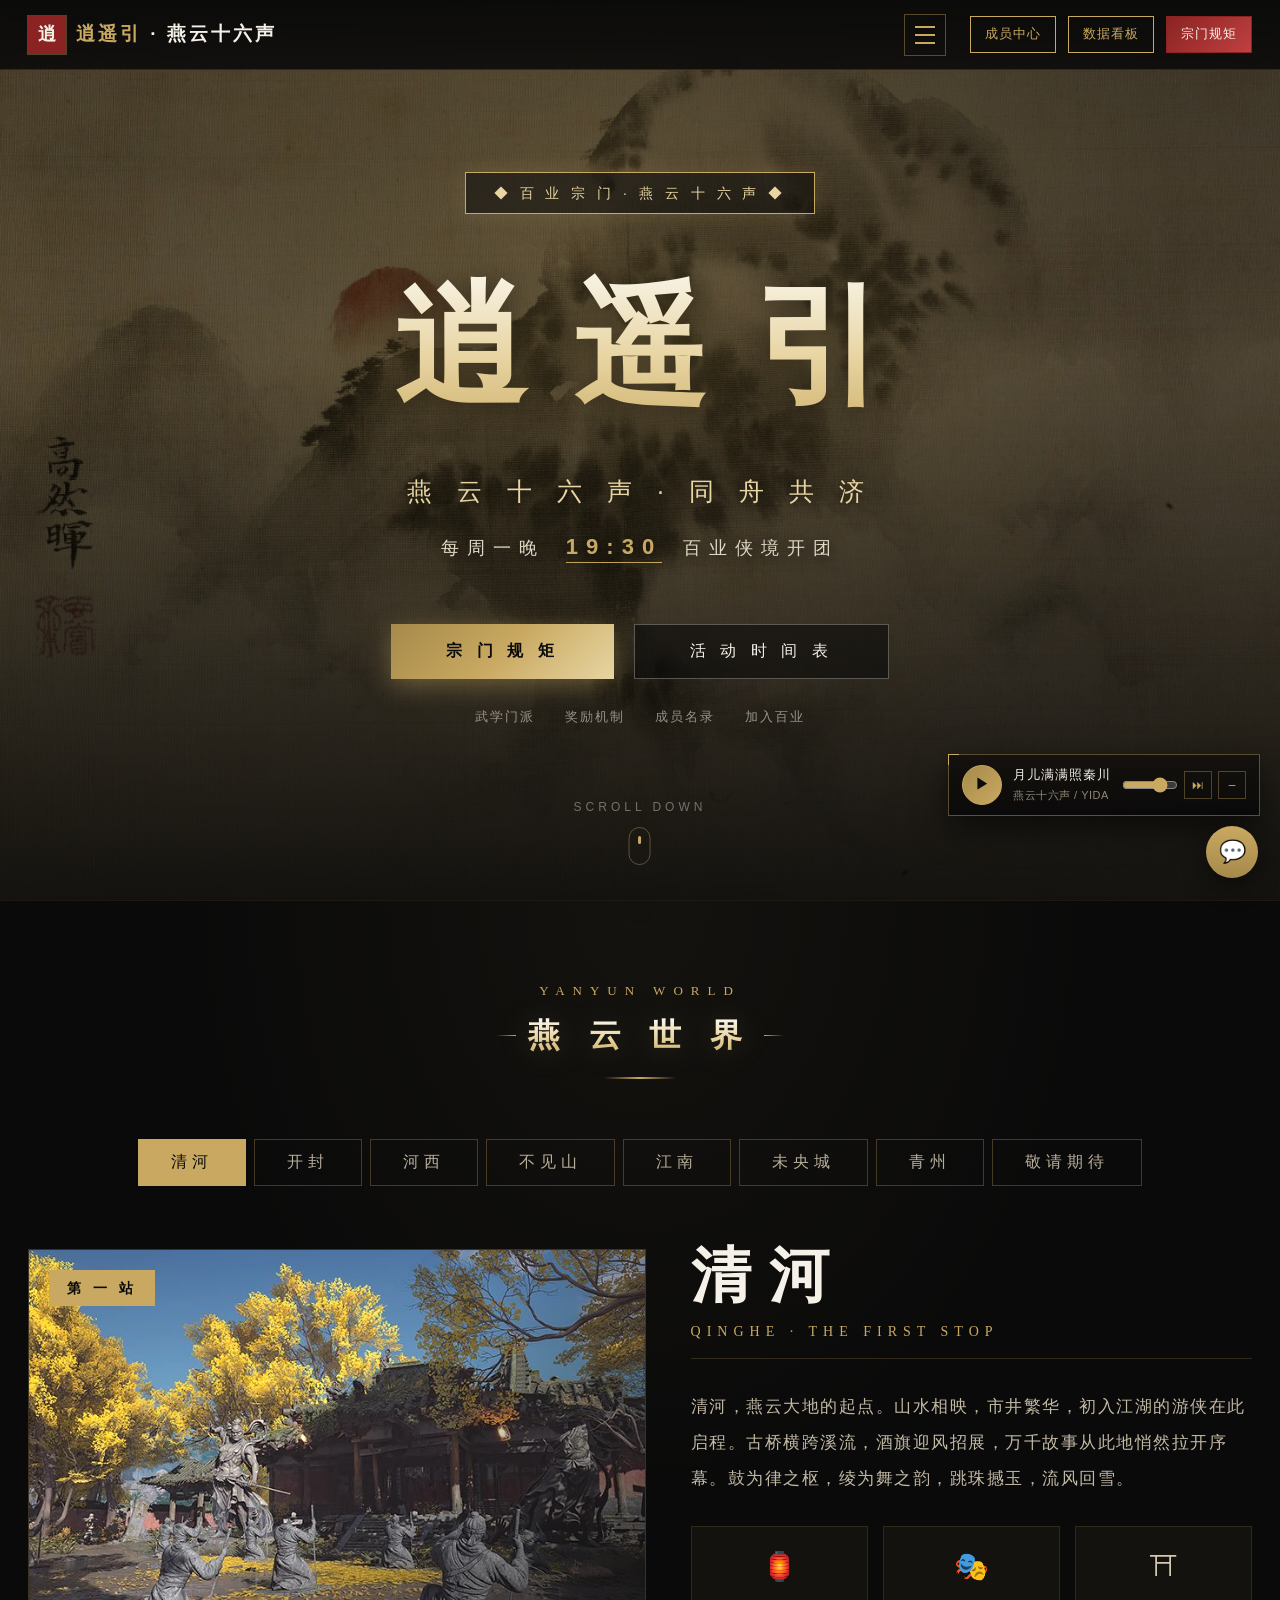
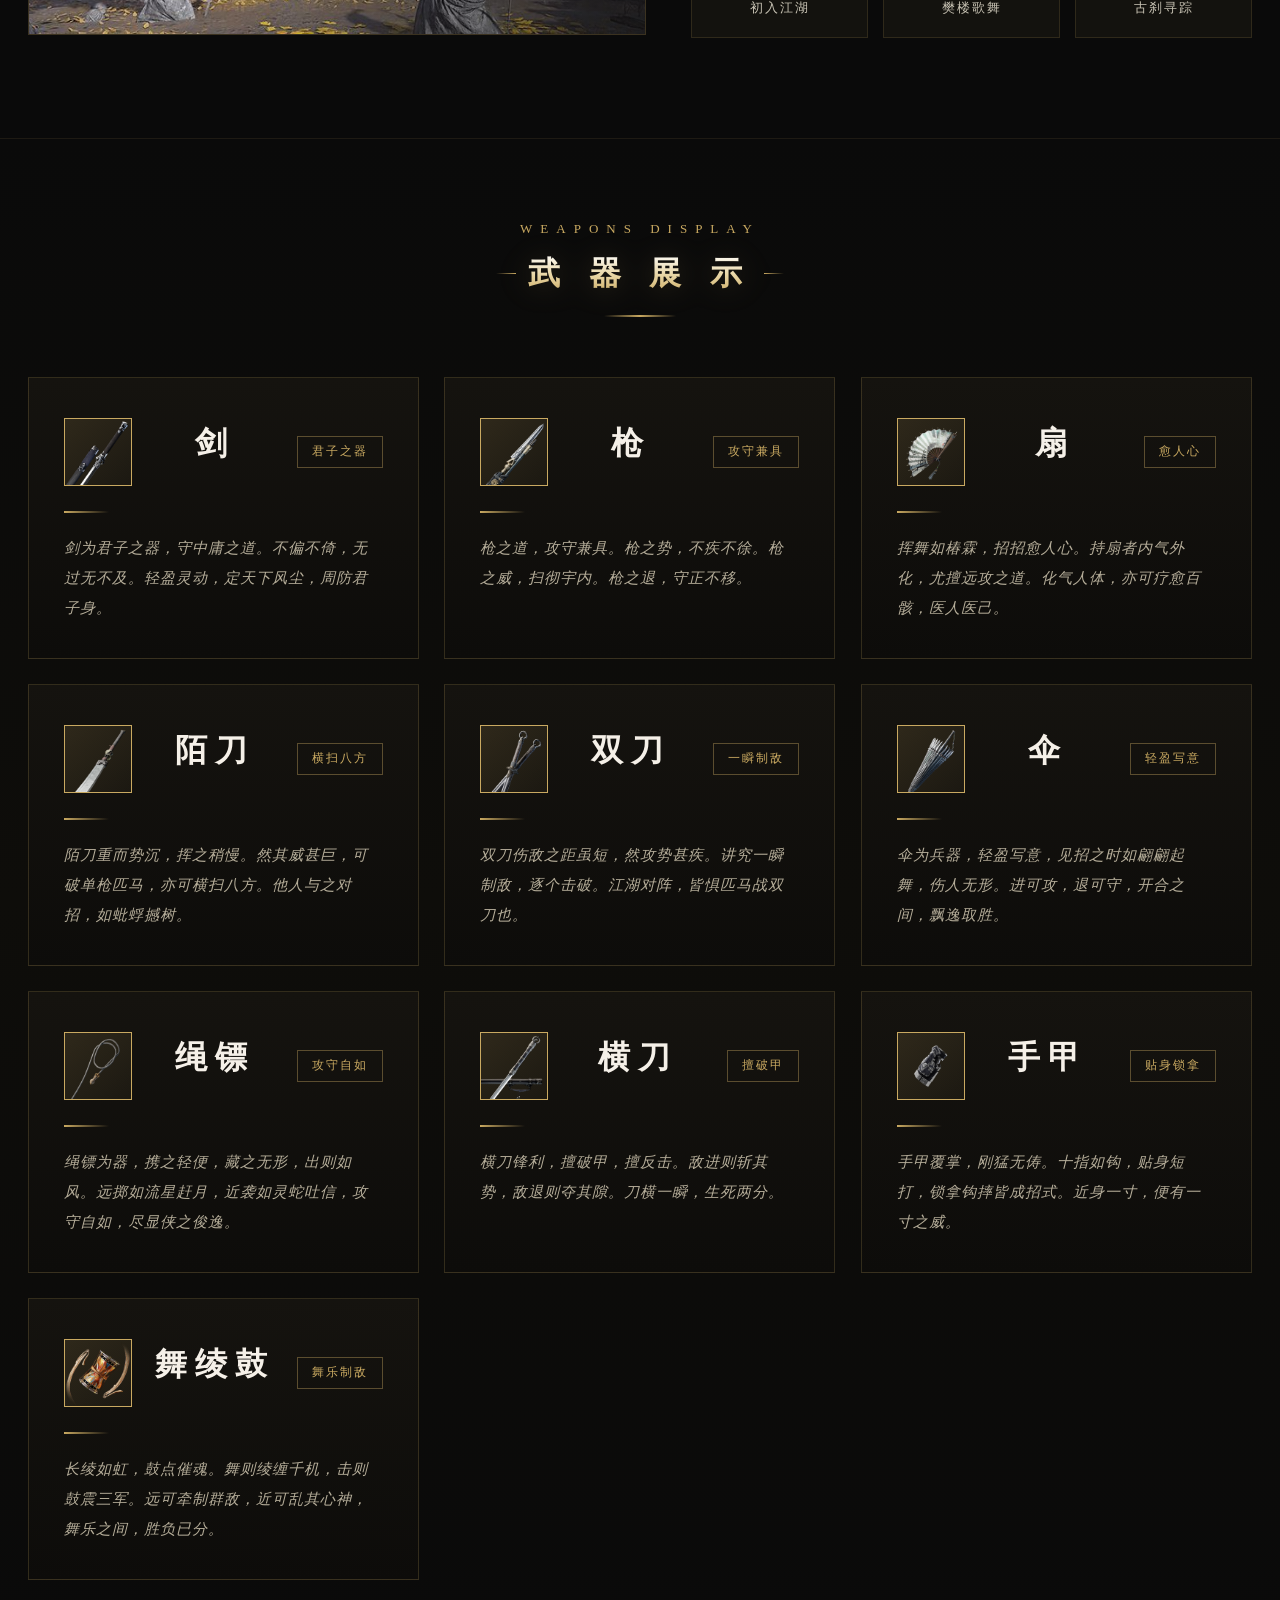
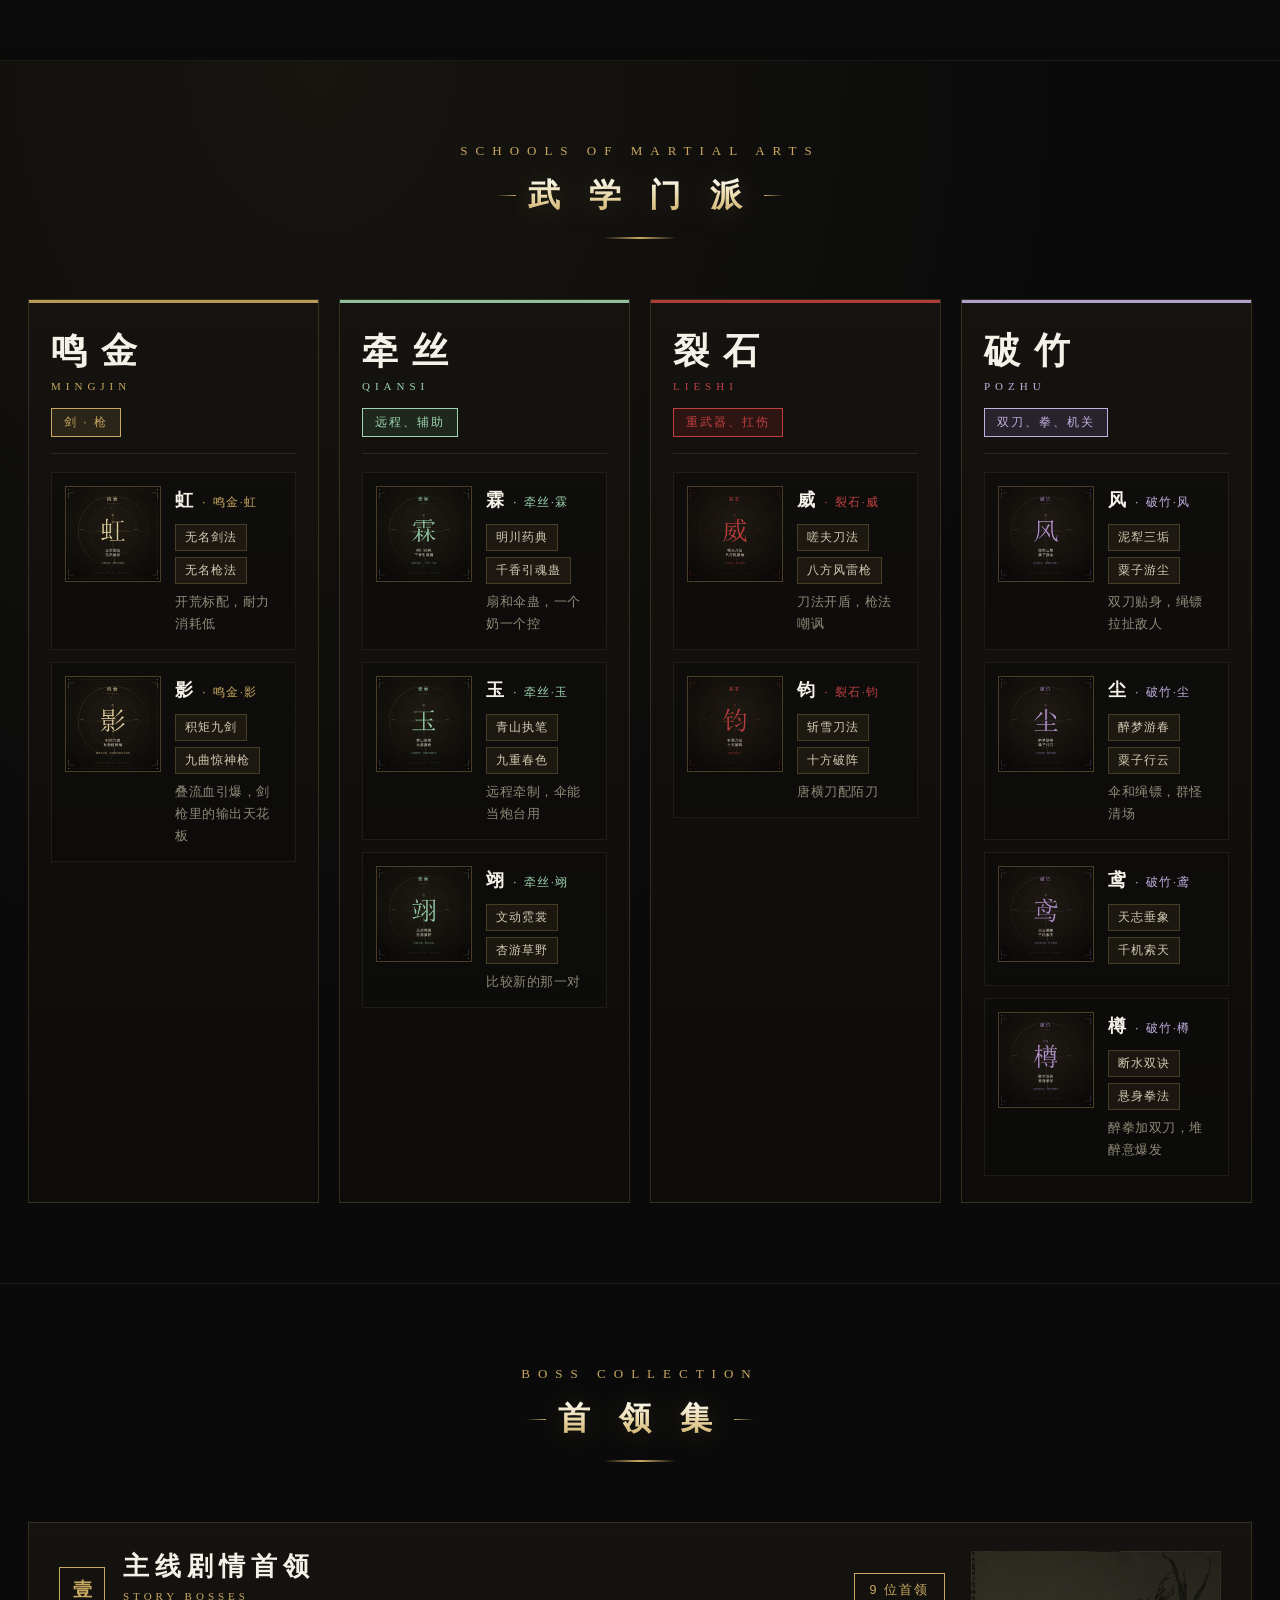
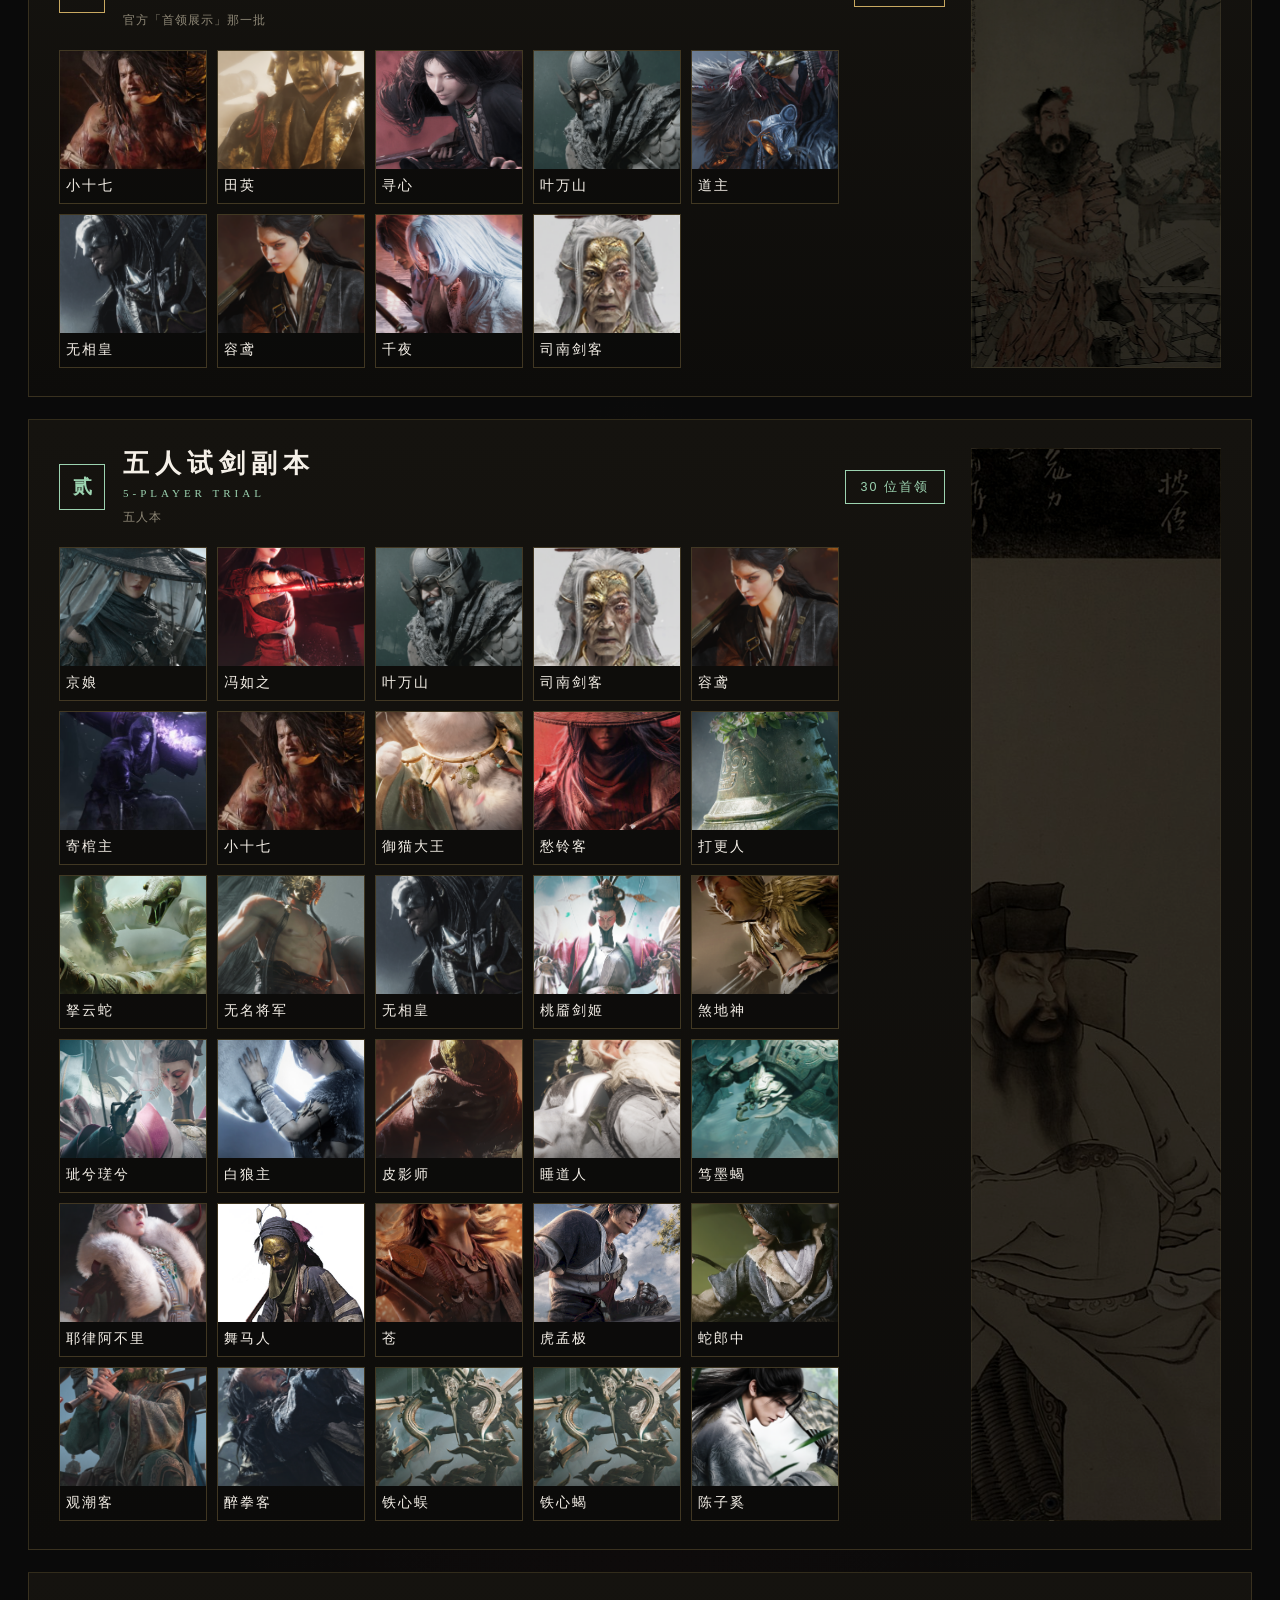
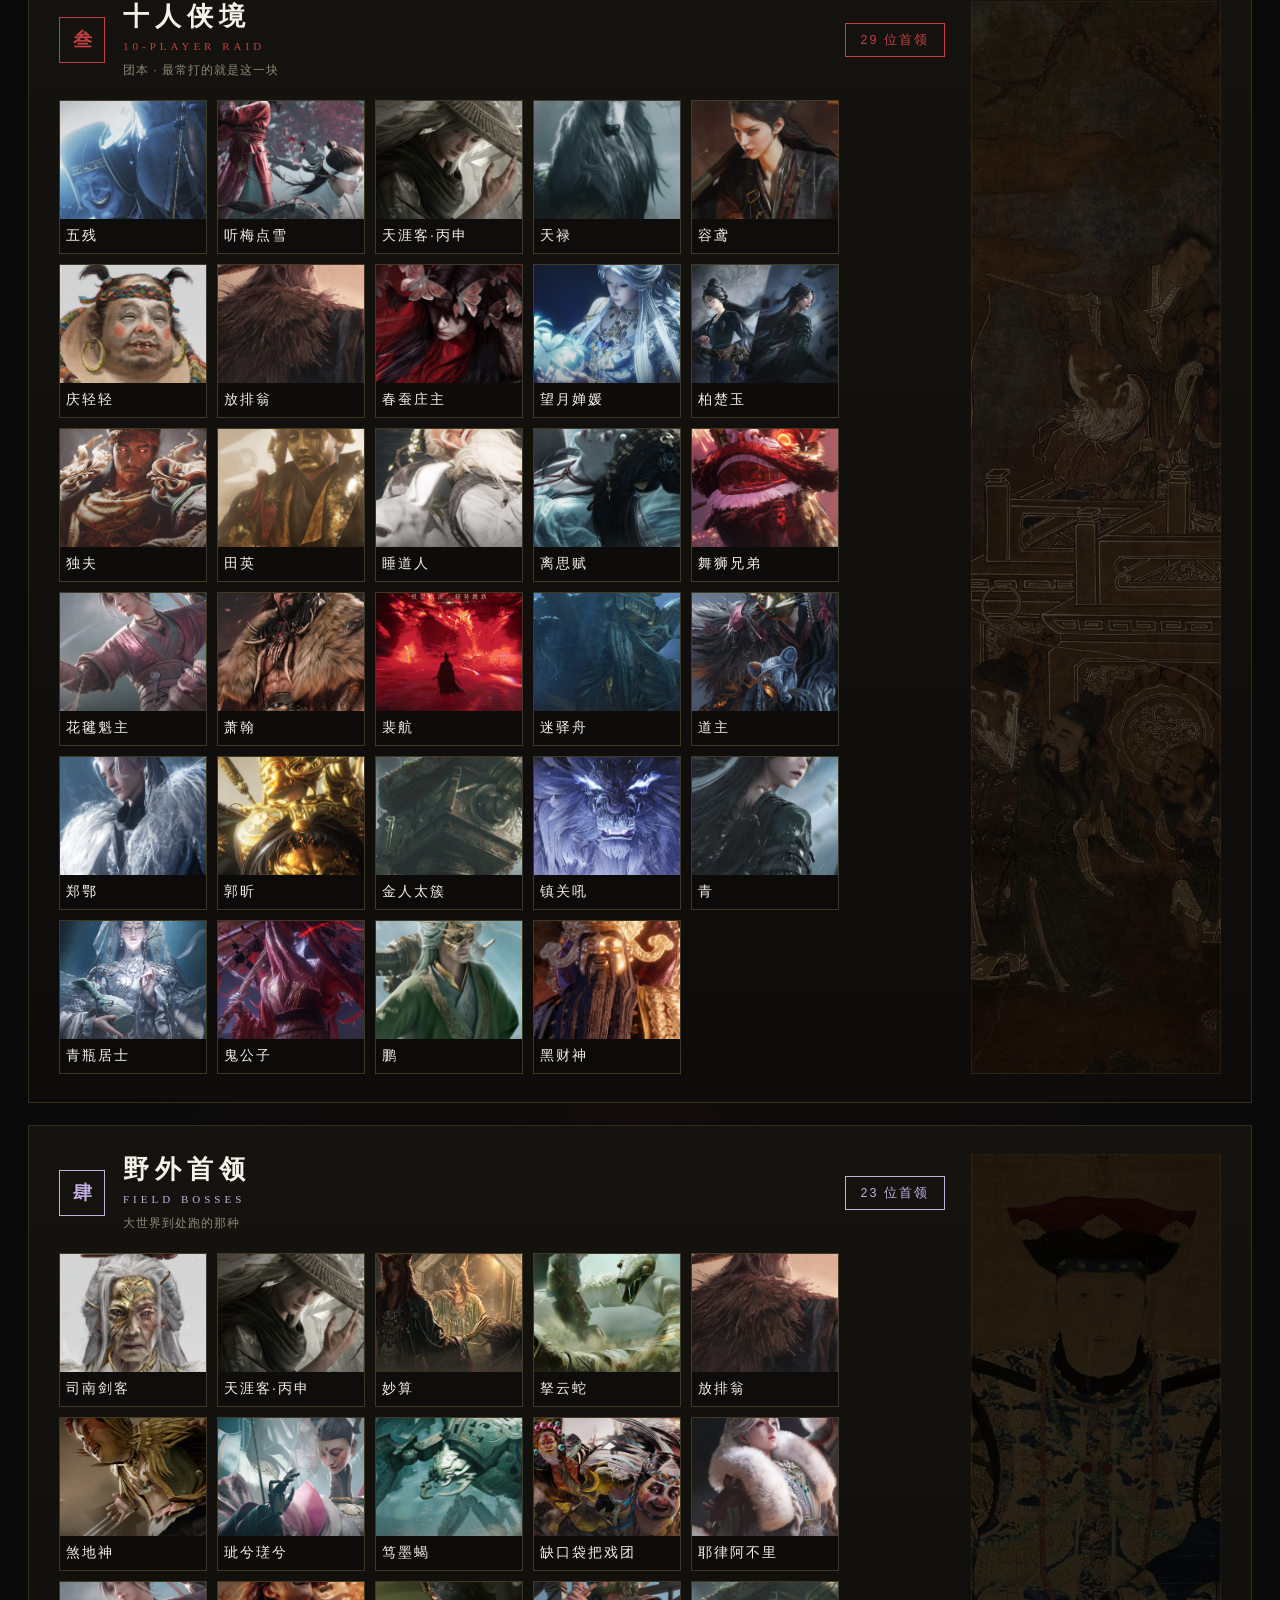
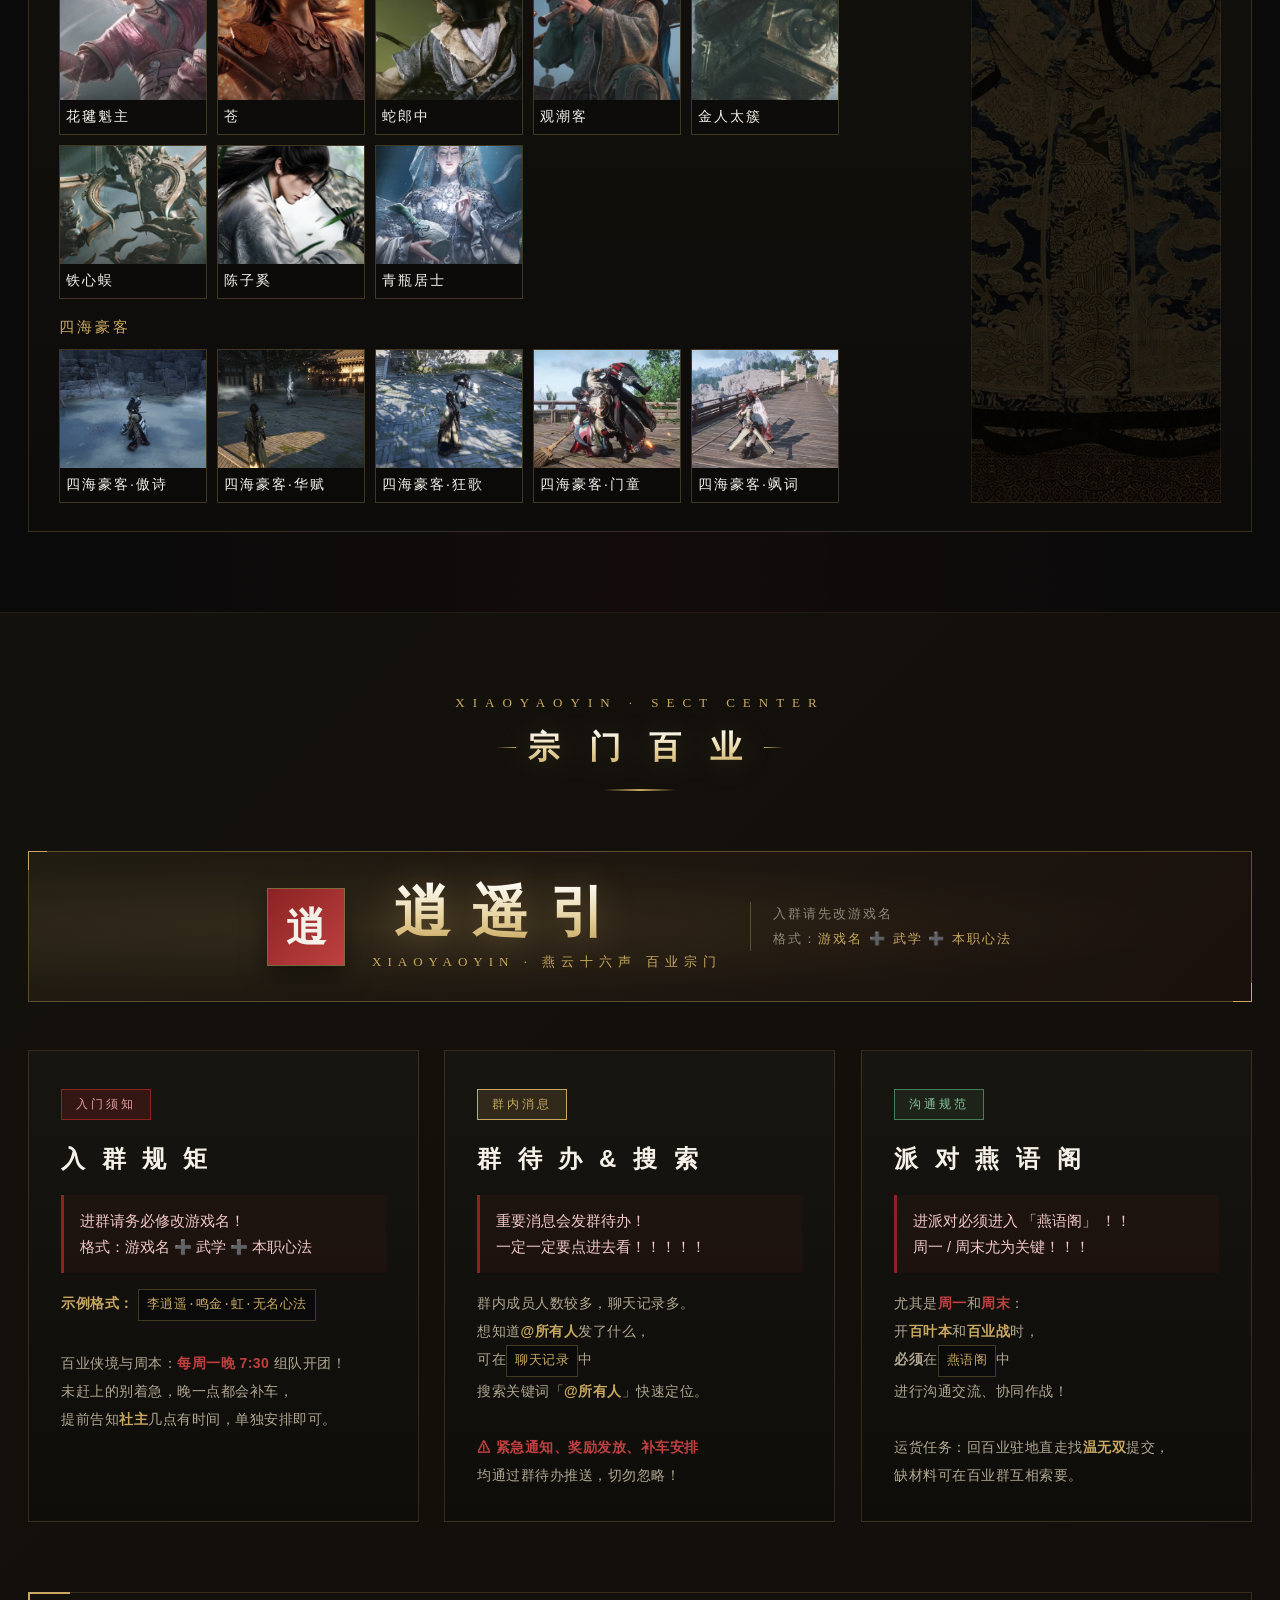
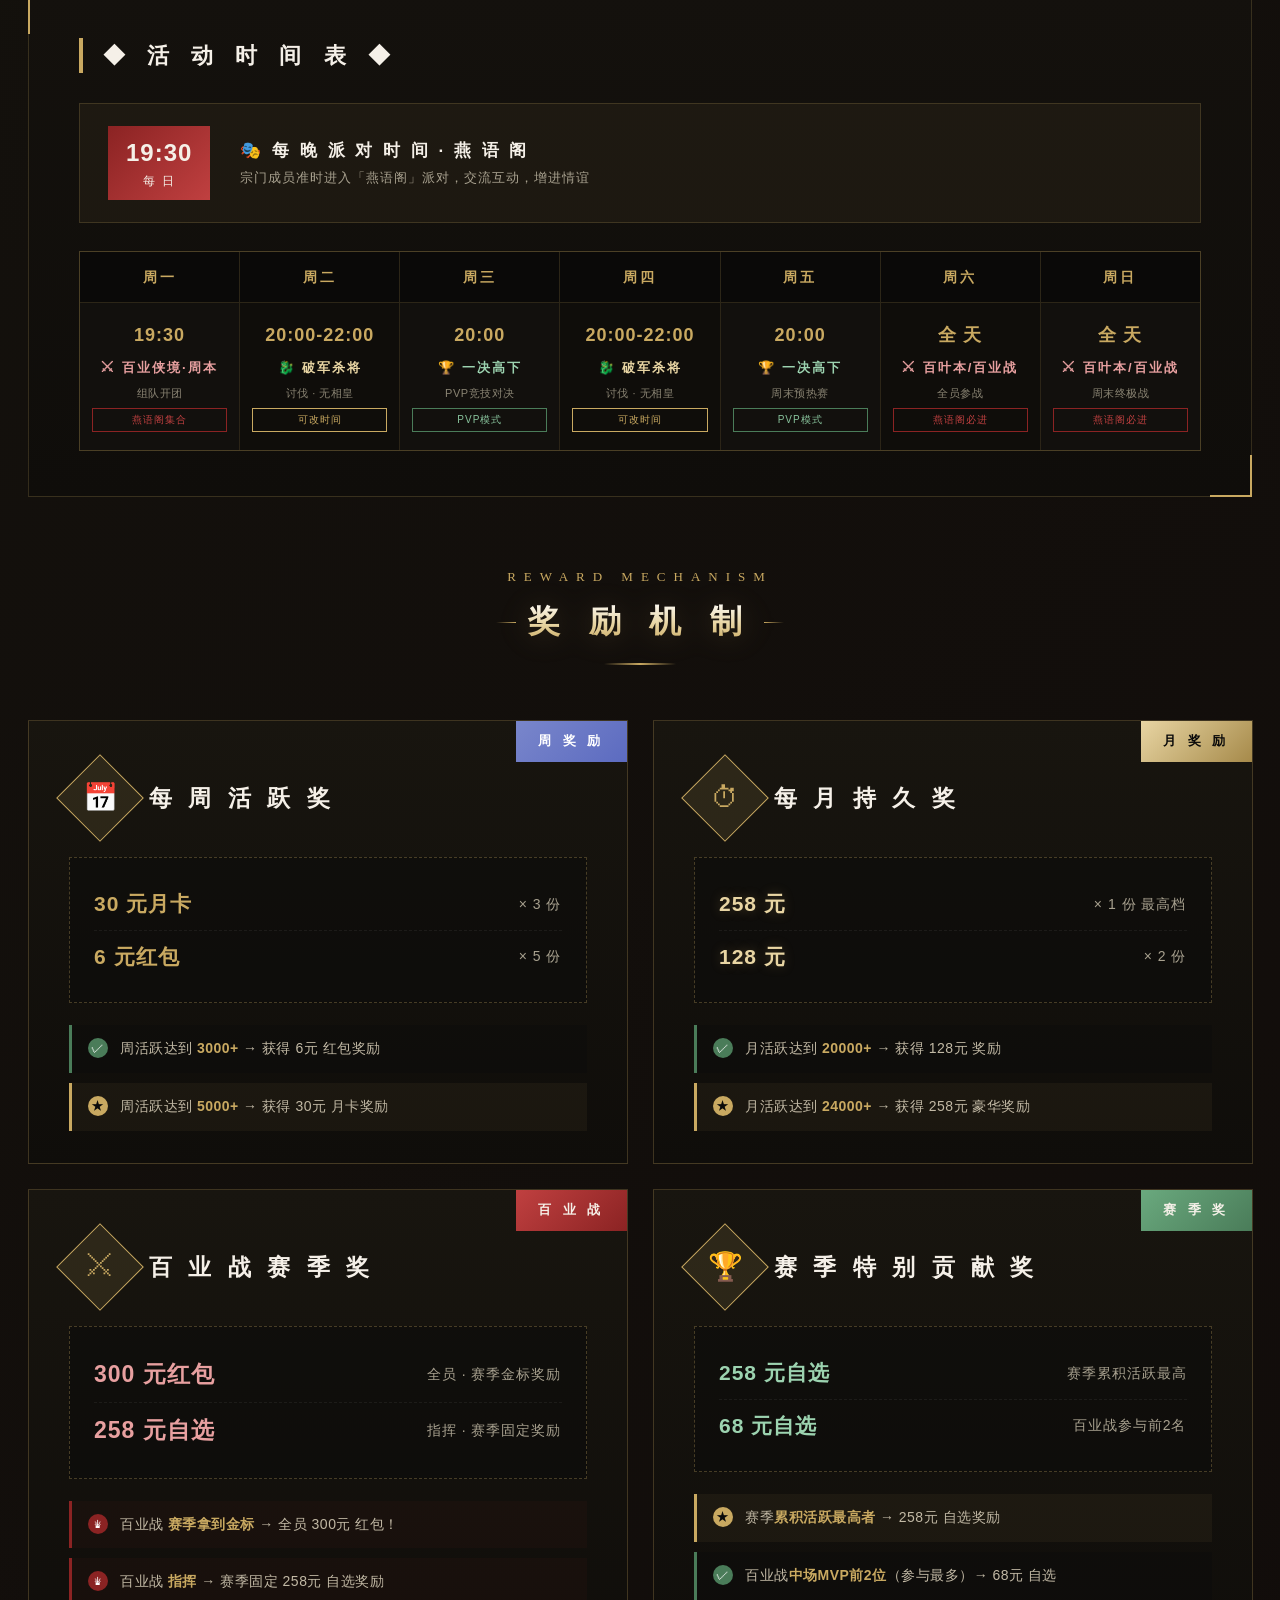
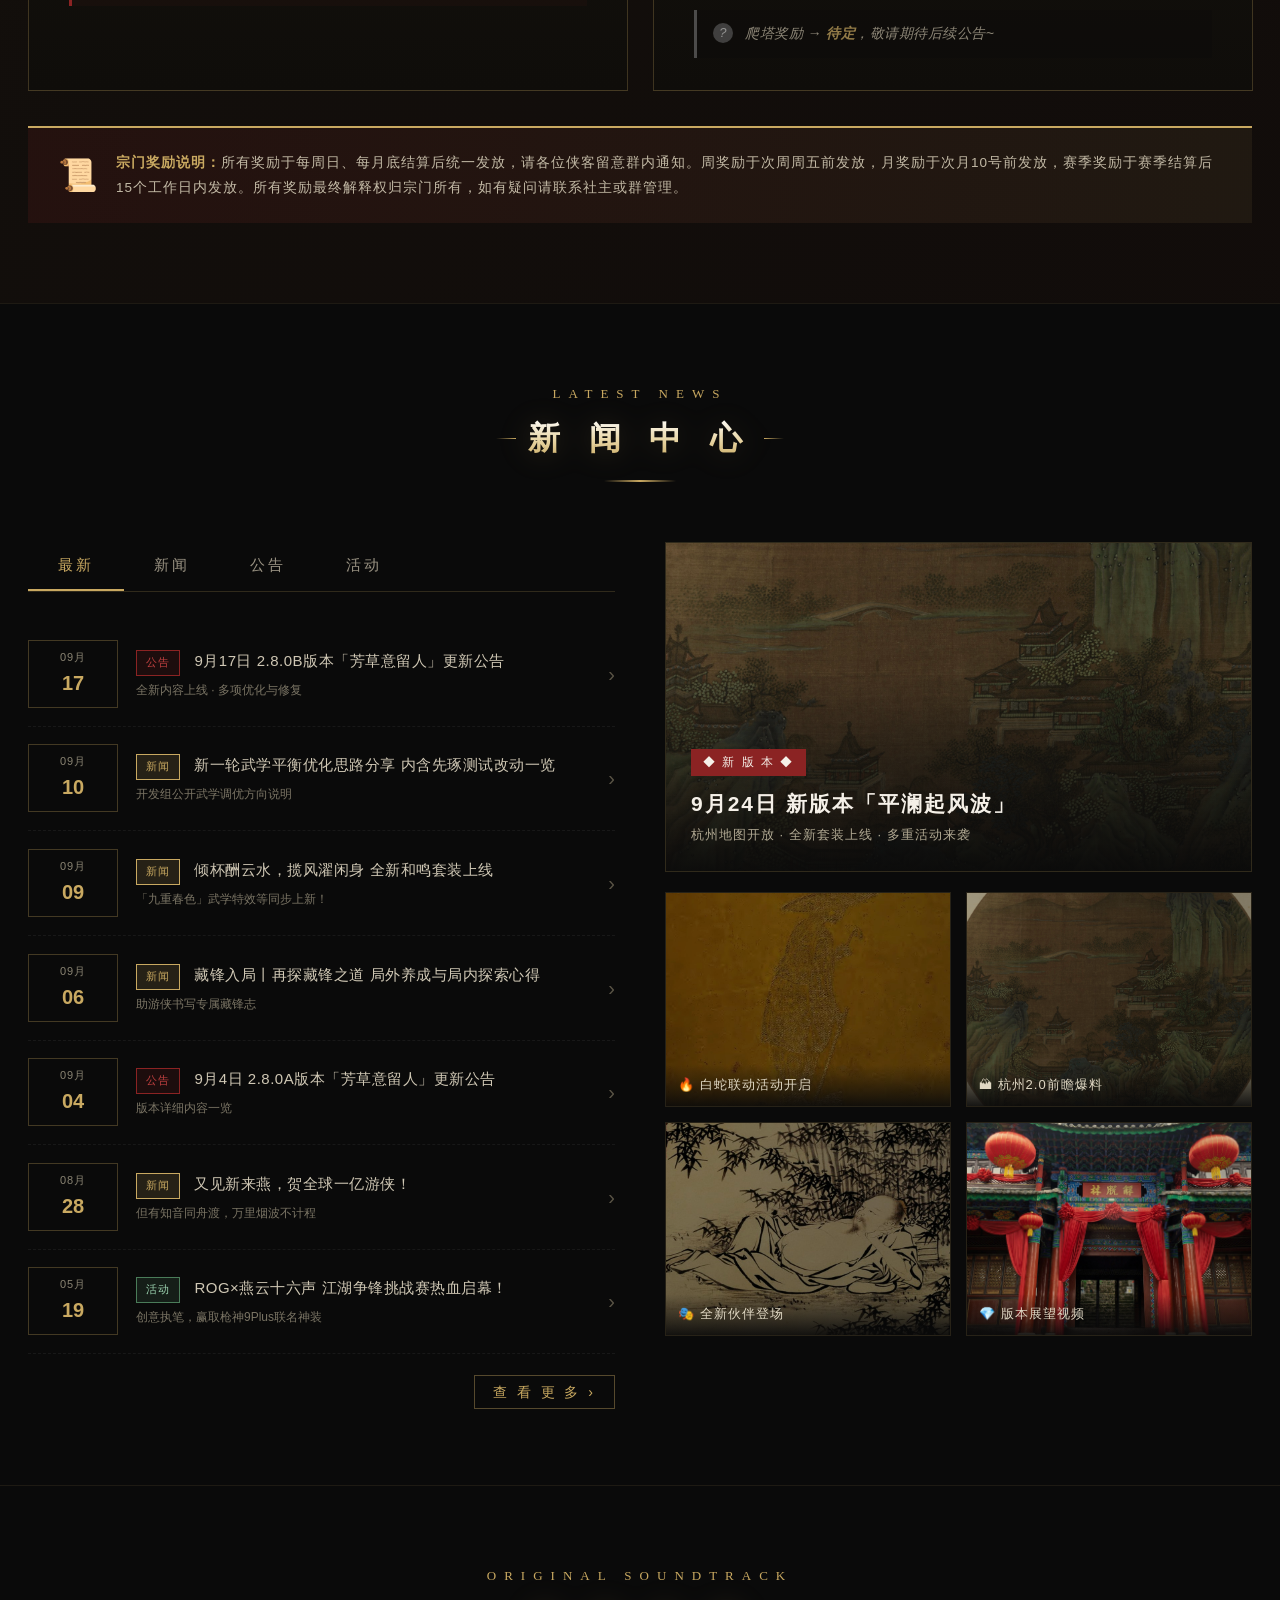
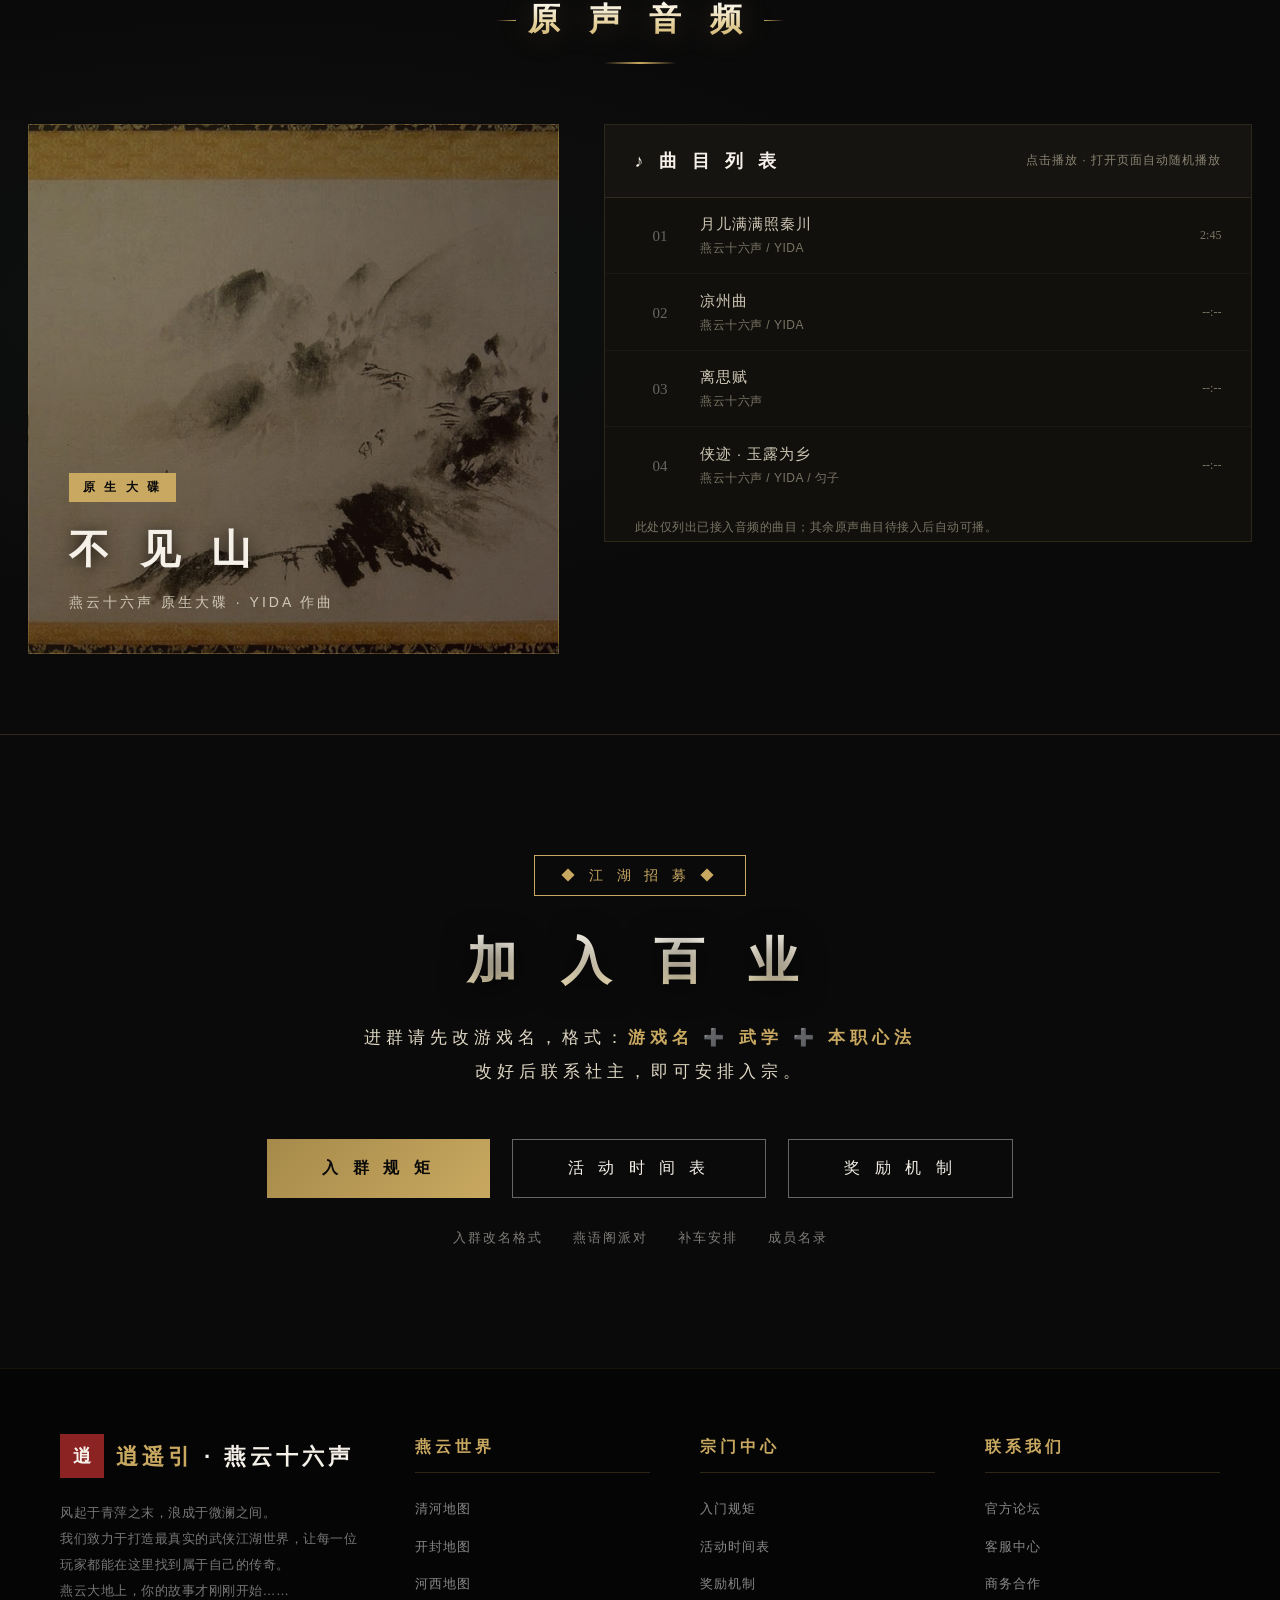
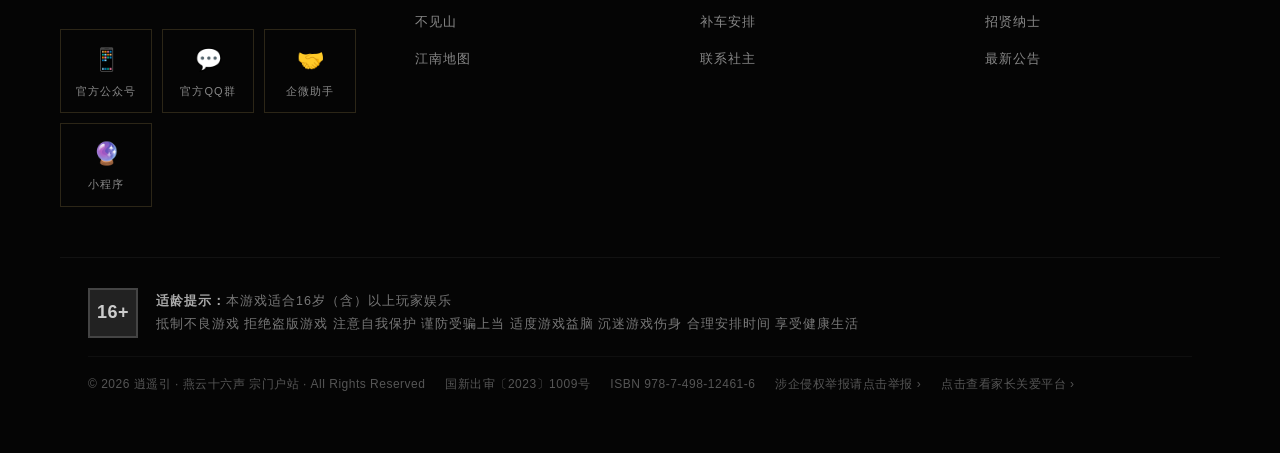
==== commit 60f48fa4: "燕云世界接入新地图：7地区实景图（新增未央城/青州），大图压缩转JPG" ====
--- a/index.html
+++ b/index.html
@@ -1827,11 +1827,13 @@
         <button class="world-tab" data-tab="hexi">河西</button>
         <button class="world-tab" data-tab="bujianshan">不见山</button>
         <button class="world-tab" data-tab="jiangnan">江南</button>
+        <button class="world-tab" data-tab="weiyang">未央城</button>
+        <button class="world-tab" data-tab="qingzhou">青州</button>
         <button class="world-tab" data-tab="soon">敬请期待</button>
     </div>
     <div class="world-display">
         <div class="world-image">
-            <img id="worldImg" src="assets/world-qinghe.jpg" alt="清河">
+            <img id="worldImg" src="assets/地图/清河/清河-实景.jpg" alt="清河">
             <div class="world-image-overlay"></div>
             <div class="world-image-tag" id="worldTag">第 一 站</div>
         </div>
@@ -2597,33 +2599,45 @@
 const WORLDS = {
     qinghe: {
         name: "清河", en: "QINGHE · THE FIRST STOP", tag: "第 一 站",
-        img: "assets/world-qinghe.jpg", pending: false,
+        img: "assets/地图/清河/清河-实景.jpg", pending: false,
         desc: "清河，燕云大地的起点。山水相映，市井繁华，初入江湖的游侠在此启程。古桥横跨溪流，酒旗迎风招展，万千故事从此地悄然拉开序幕。鼓为律之枢，绫为舞之韵，跳珠撼玉，流风回雪。",
         features: [["🏮", "初入江湖"], ["🎭", "樊楼歌舞"], ["⛩", "古刹寻踪"]],
     },
     kaifeng: {
         name: "开封", en: "KAIFENG · THE CAPITAL", tag: "繁 华 之 都",
-        img: "assets/world-kaifeng.jpg", pending: false,
+        img: "assets/地图/开封/开封-实景.jpg", pending: false,
         desc: "开封，北宋都城，天下枢衡。御街贯通南北，樊楼高耸入云，勾栏瓦舍彻夜不息。太学之中书声琅琅，州桥之上车马如龙。一城烟火，半部华胥。",
         features: [["🏯", "御街州桥"], ["🍶", "樊楼夜市"], ["📜", "太学论道"]],
     },
     hexi: {
         name: "河西", en: "HEXI · THE FRONTIER", tag: "边 塞 长 风",
-        img: "assets/world-hexi.jpg", pending: false,
+        img: "assets/地图/河西/河西-实景.jpg", pending: false,
         desc: "河西，古道西风，黄沙万里。凉州孤城矗立于戈壁尽头，驼铃声声穿过烽燧与石窟。此地刀客最烈，烈马最疾，一场大风便是一场江湖。",
         features: [["🐫", "丝路驼铃"], ["🏰", "凉州孤城"], ["🖼", "敦煌石窟"]],
     },
     bujianshan: {
         name: "不见山", en: "BUJIANSHAN · THE HIDDEN", tag: "云 海 之 上",
-        img: "assets/world-bujianshan.jpg", pending: false,
+        img: "assets/地图/不见山/不见山-实景.jpg", pending: false,
         desc: "不见山，终年隐于云海之下，非有缘者不可见。石阶千级直上山门，钟声自雾中来，又散于雾中。世人皆道此山无路，唯轻功绝顶者，能踏雾而行。",
         features: [["⛰", "云海石阶"], ["🥋", "隐世山门"], ["🎐", "问道听钟"]],
     },
     jiangnan: {
         name: "江南", en: "JIANGNAN · THE MIST", tag: "烟 雨 之 地",
-        img: "assets/world-jiangnan.jpg", pending: false,
+        img: "assets/地图/江南/江南-实景.jpg", pending: false,
         desc: "江南，烟雨长廊，荷风十里。乌篷船摇过石桥，水榭楼台倒映涟漪。此地剑法最柔，柔中藏锋，一伞烟雨便可遮尽半生恩仇。",
         features: [["🌧", "烟雨水乡"], ["🪷", "荷塘月色"], ["🛶", "乌篷听雨"]],
+    },
+    weiyang: {
+        name: "未央城", en: "WEIYANG · THE IMPERIAL", tag: "宫 城 万 象",
+        img: "assets/地图/未央城/未央城-实景.jpg", pending: false,
+        desc: "未央城，宫阙连绵，气象万千。长乐未央，是前朝遗下的名字，也是如今江湖人向往的繁华。禁城之外市井沸腾，禁城之内暗流涌动，一砖一瓦皆藏旧事。",
+        features: [["🏯", "宫城气象"], ["🗡", "禁中探秘"], ["🌙", "长乐未央"]],
+    },
+    qingzhou: {
+        name: "青州", en: "QINGZHOU · THE COAST", tag: "海 岱 之 间",
+        img: "assets/地图/青州/青州-实景.jpg", pending: false,
+        desc: "青州，海岱之间，古郡新雨。码头商旅与市井烟火在此交汇，酒旗临海而立。义士多聚于此，一碗烈酒下肚，便是过命的交情。",
+        features: [["🌊", "海隅风云"], ["🏮", "市井烟火"], ["⚔", "义士聚饮"]],
     },
     soon: {
         name: "新地区", en: "COMING SOON", tag: "开 发 中",
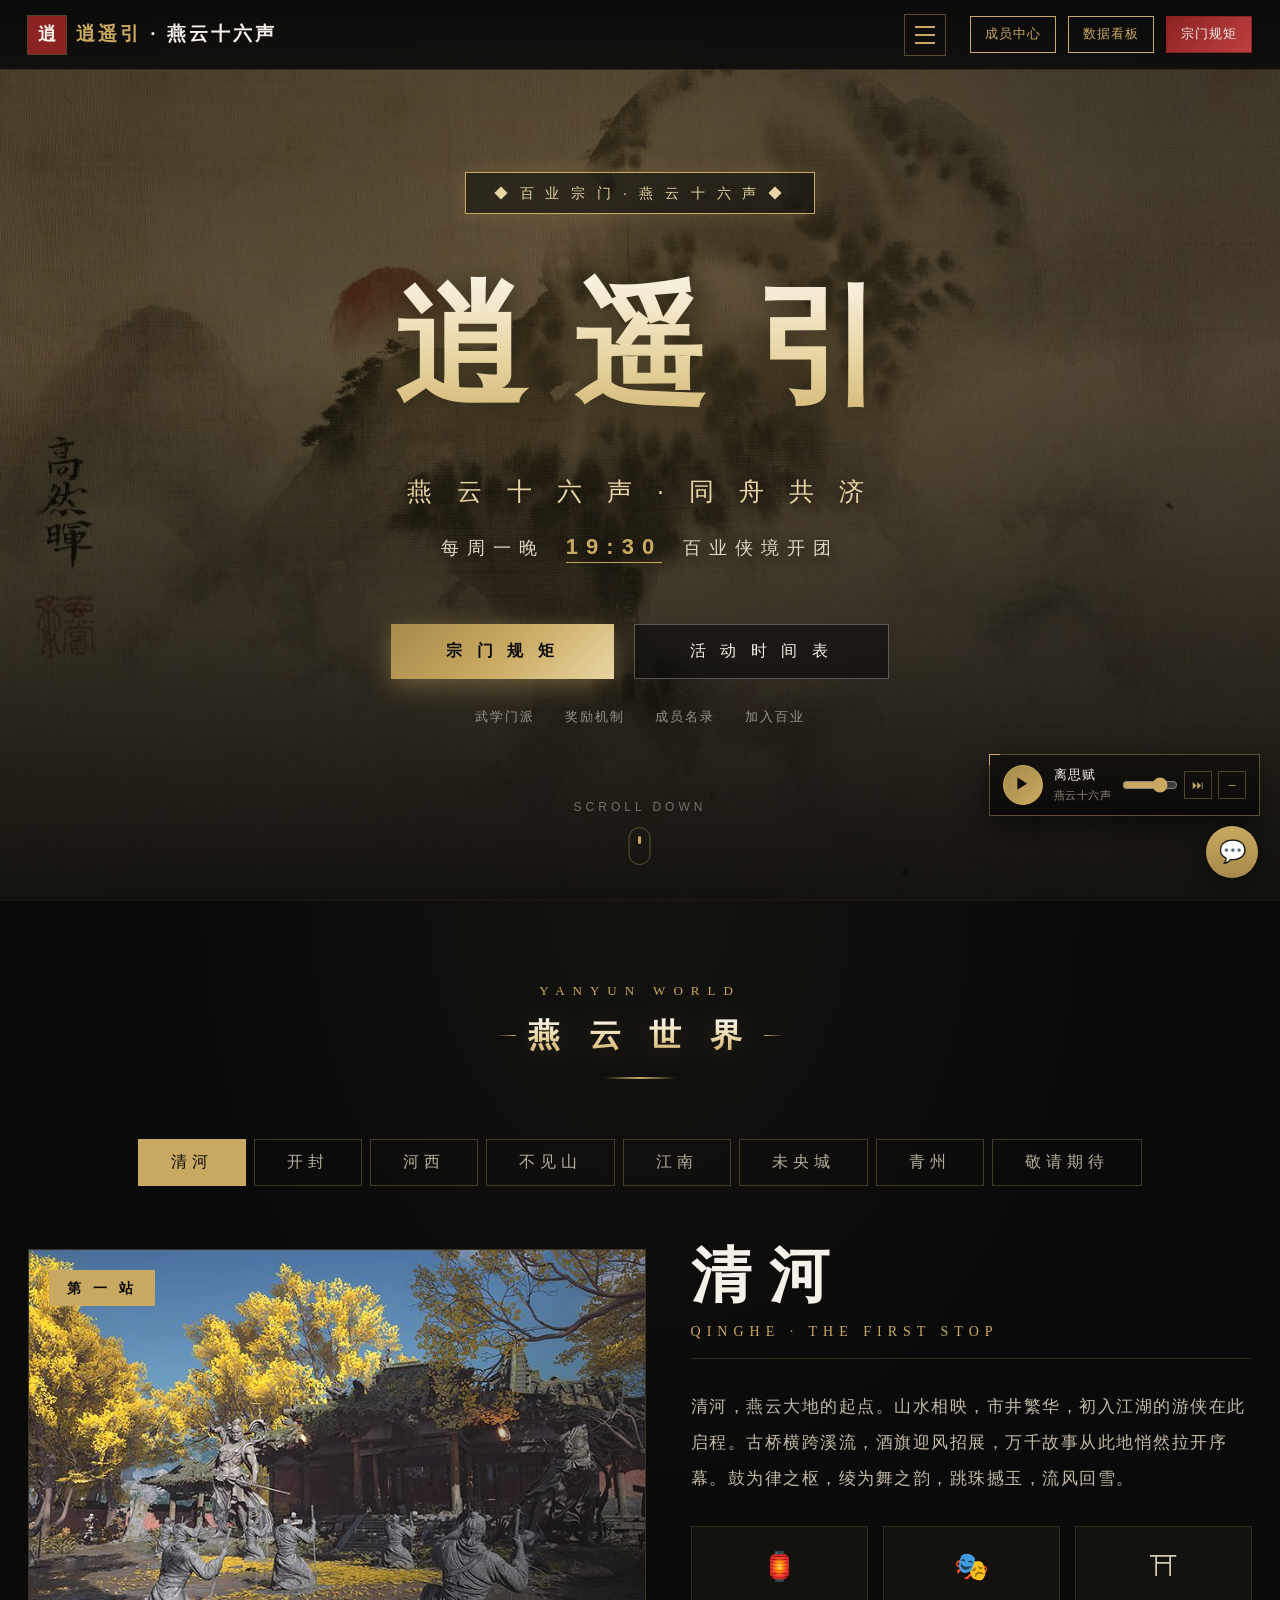
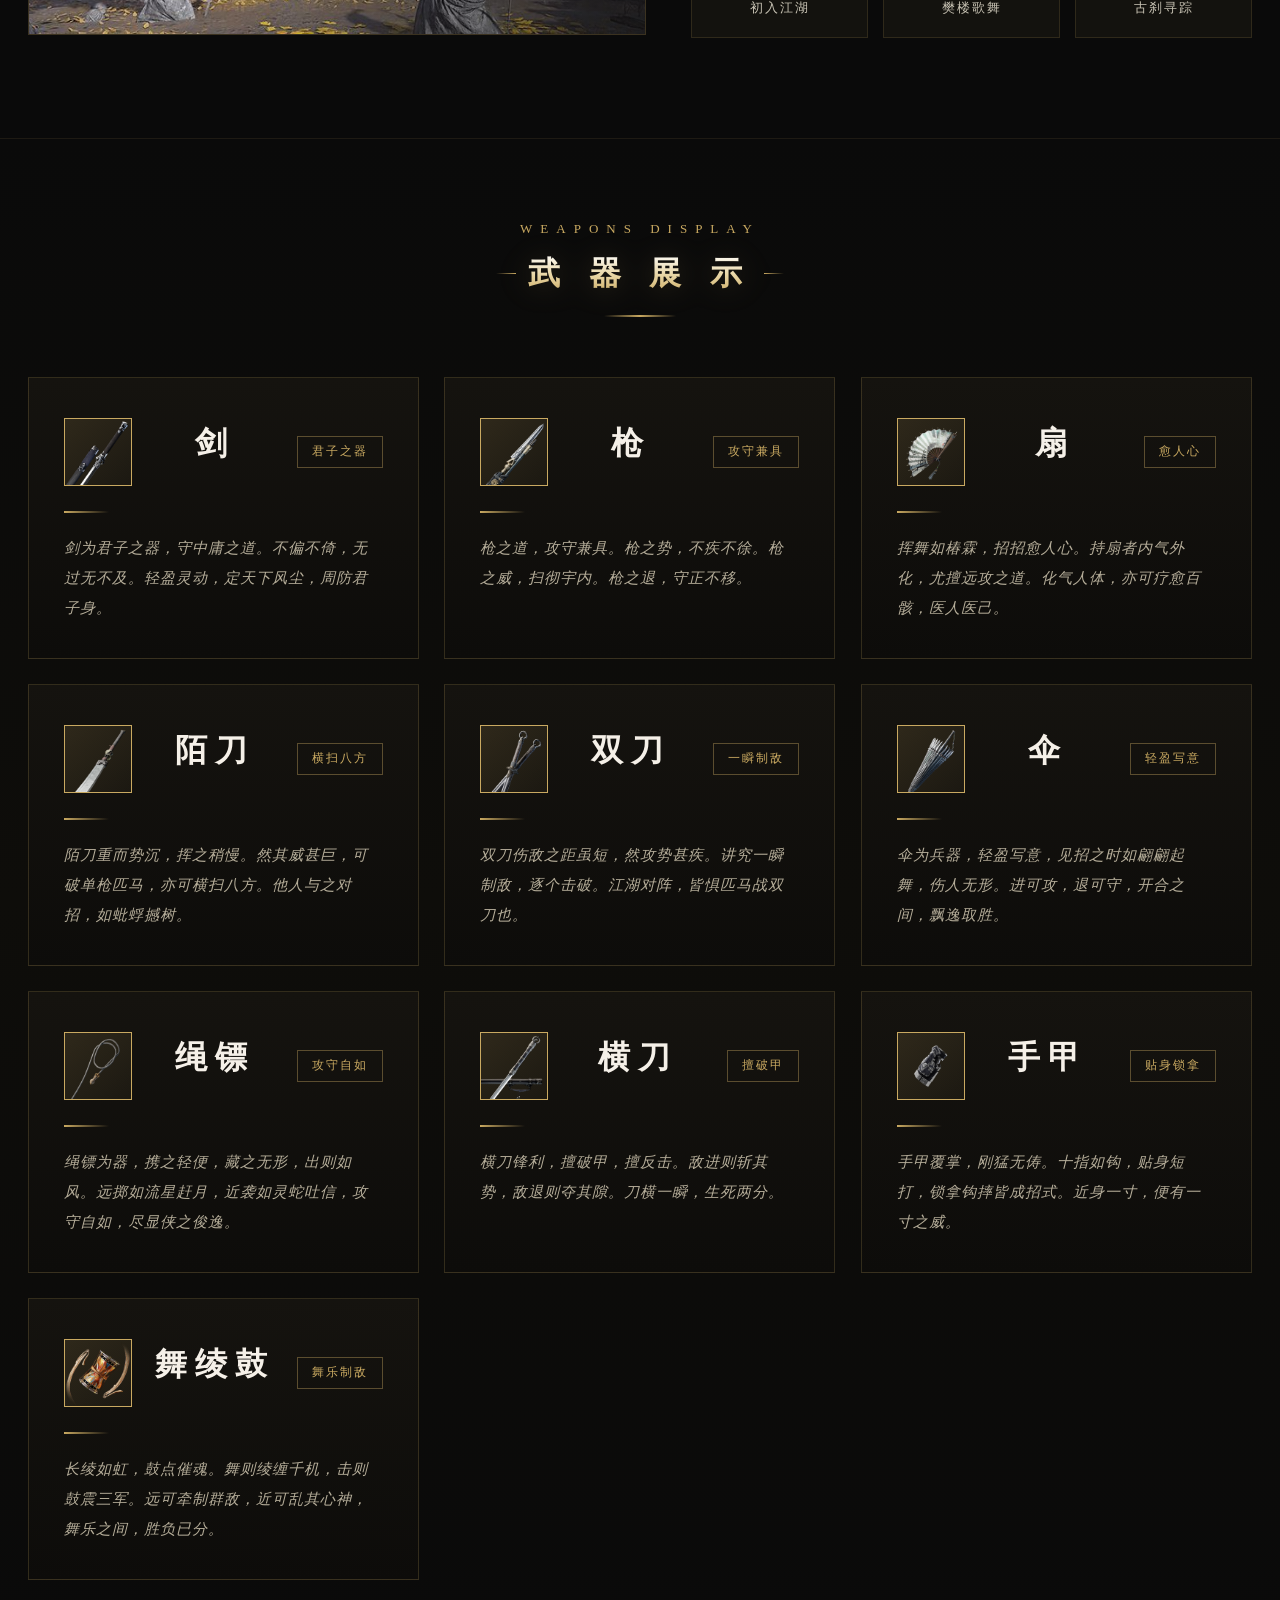
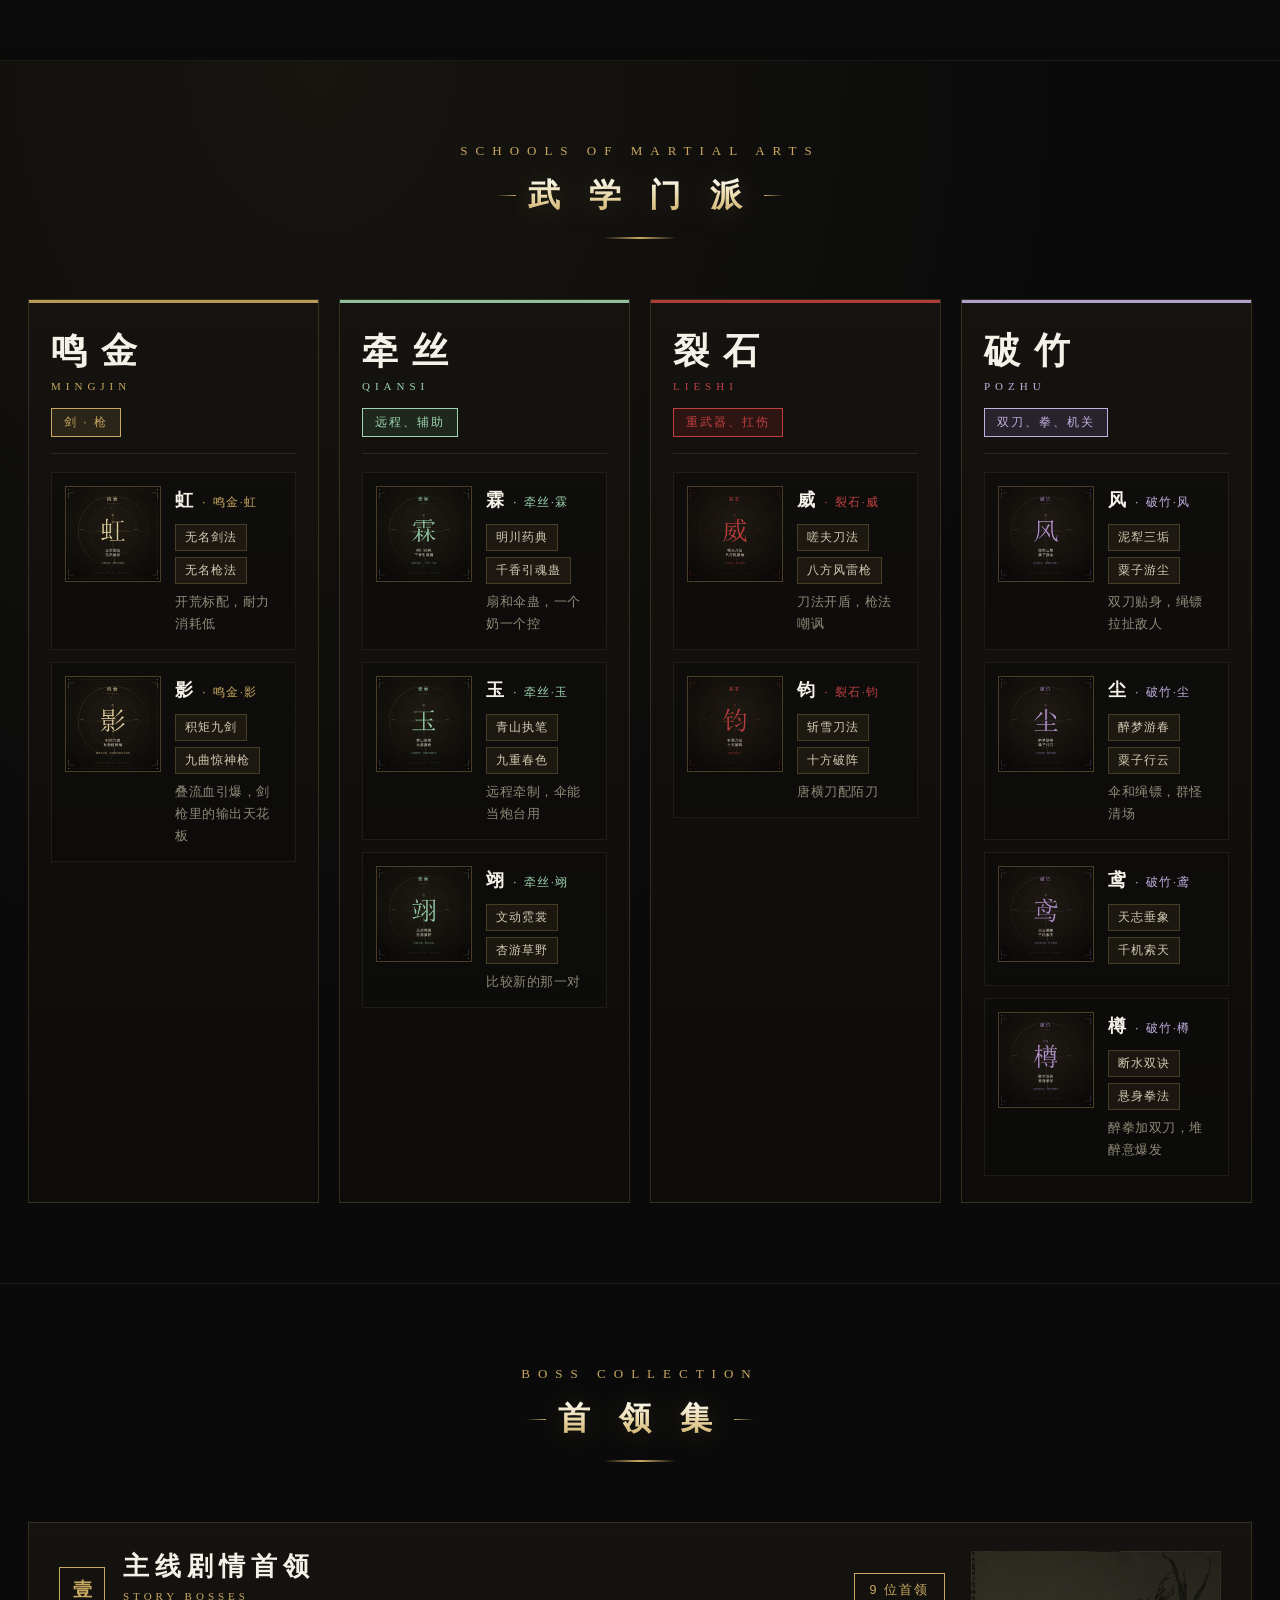
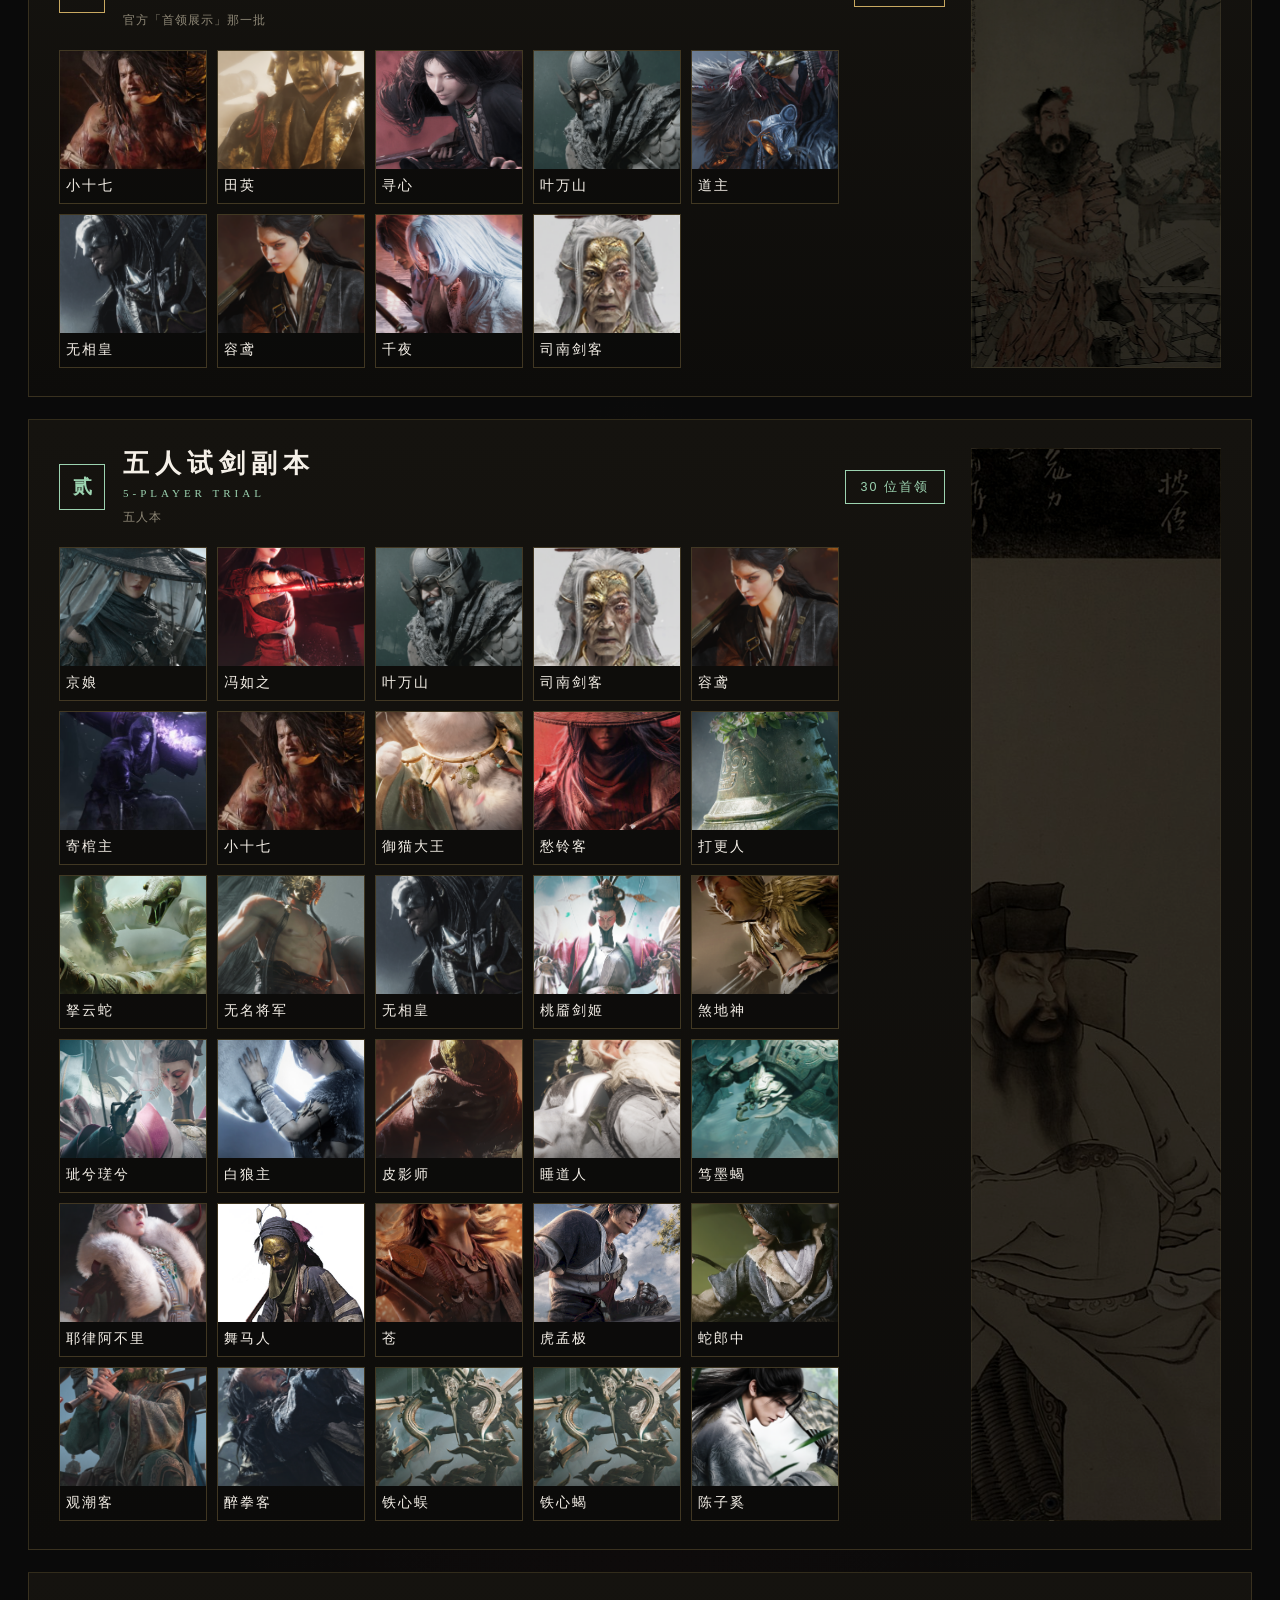
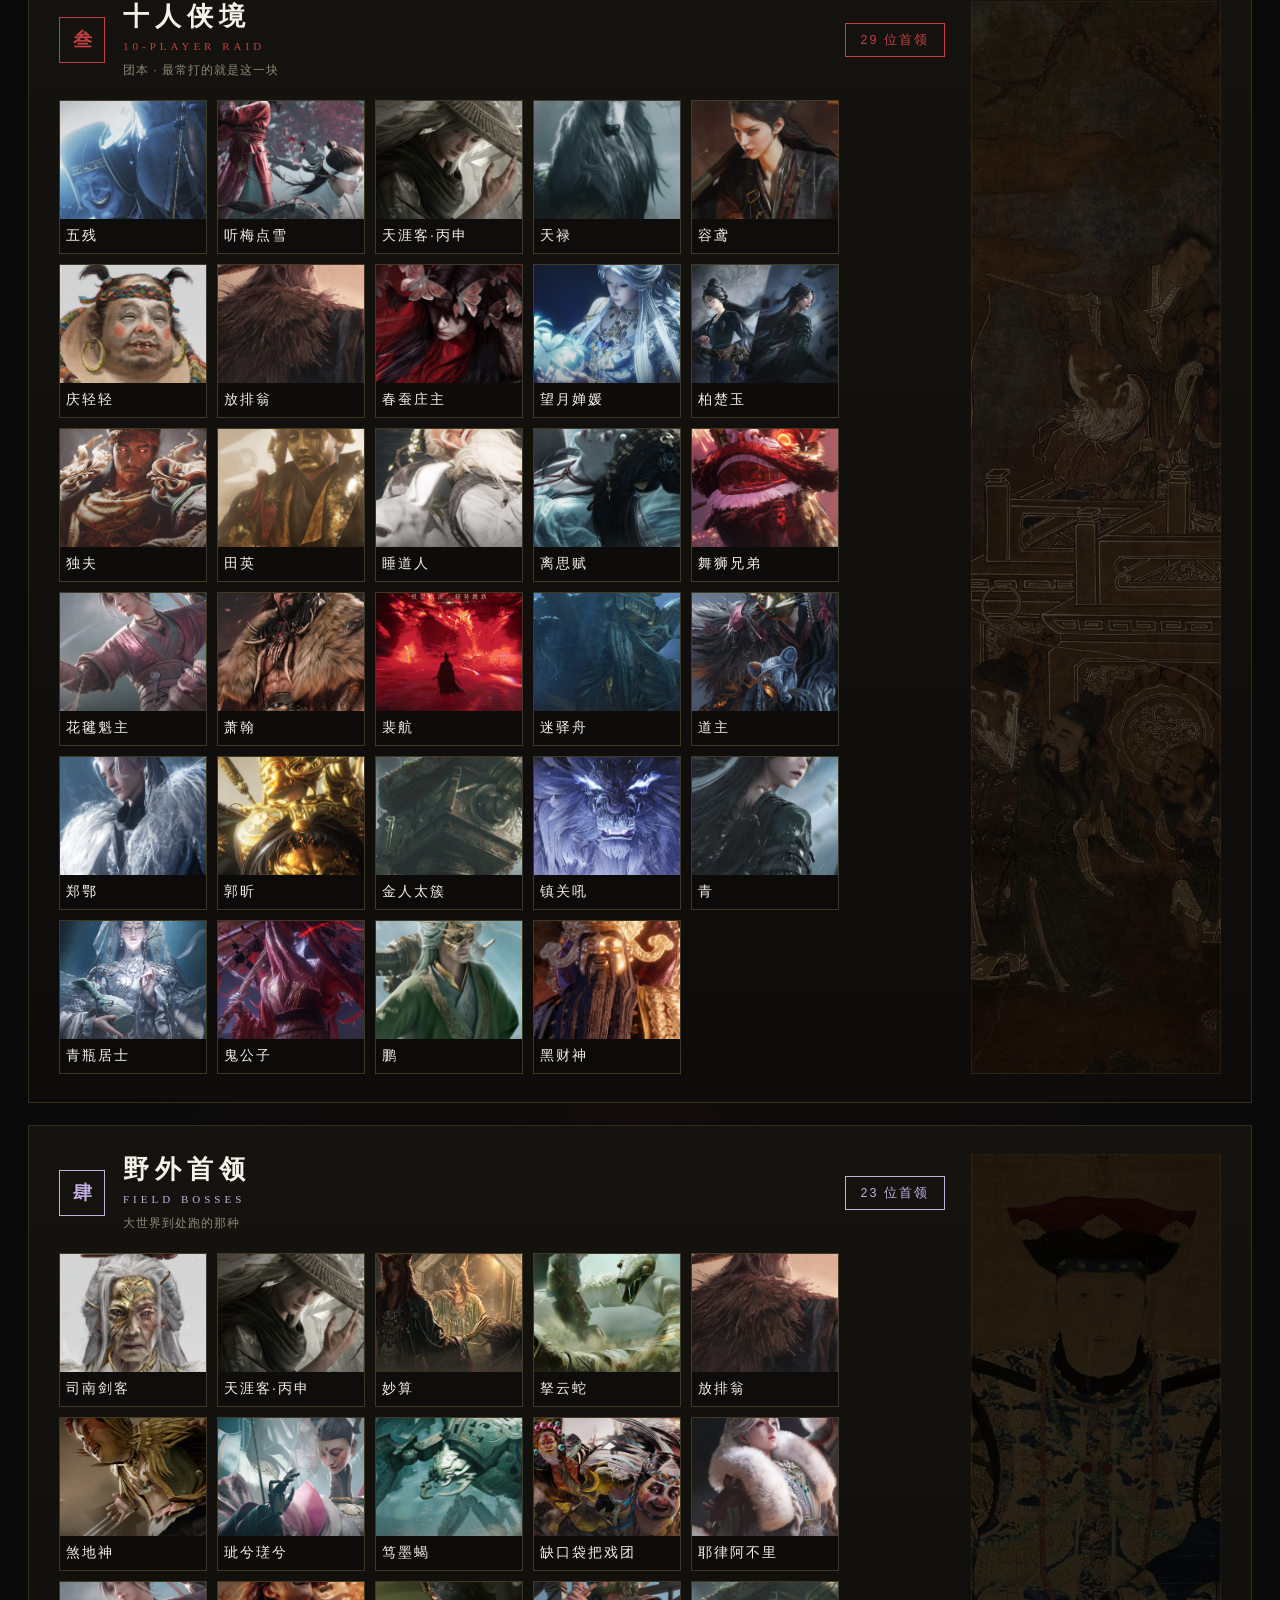
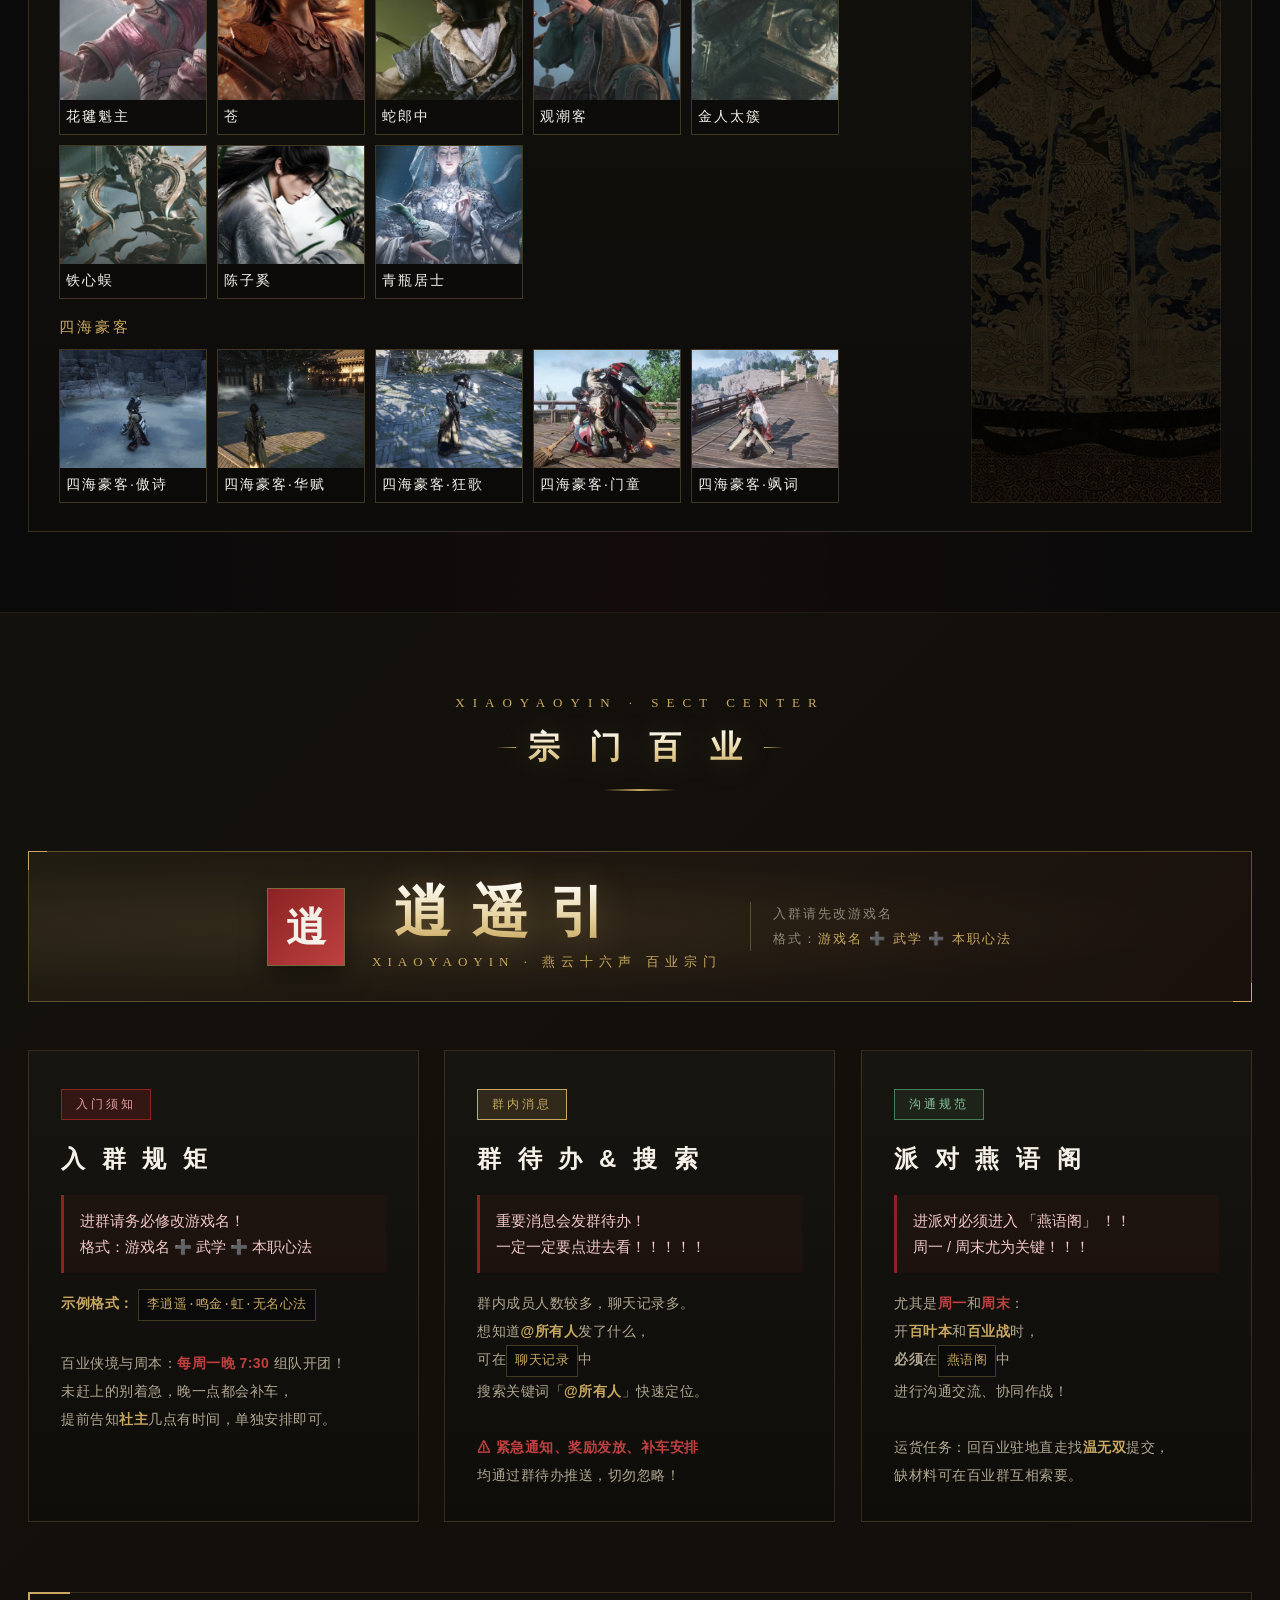
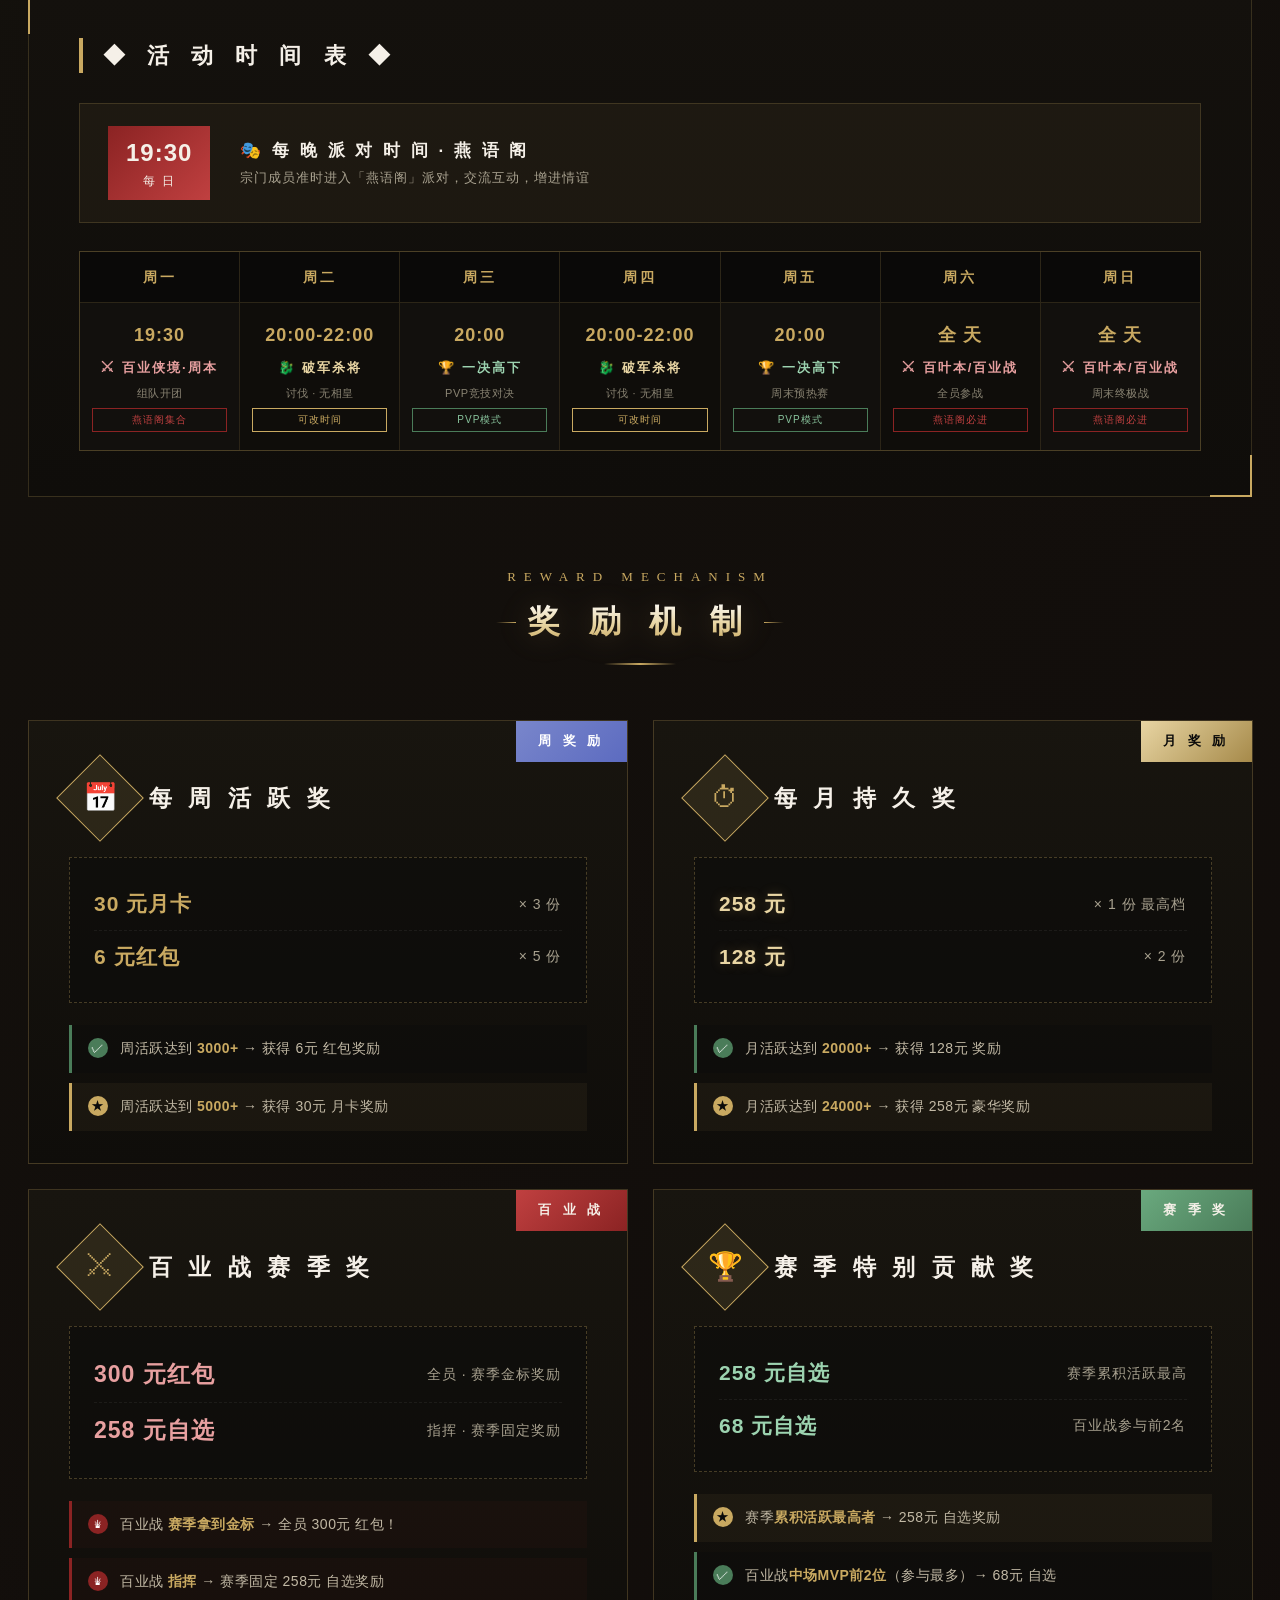
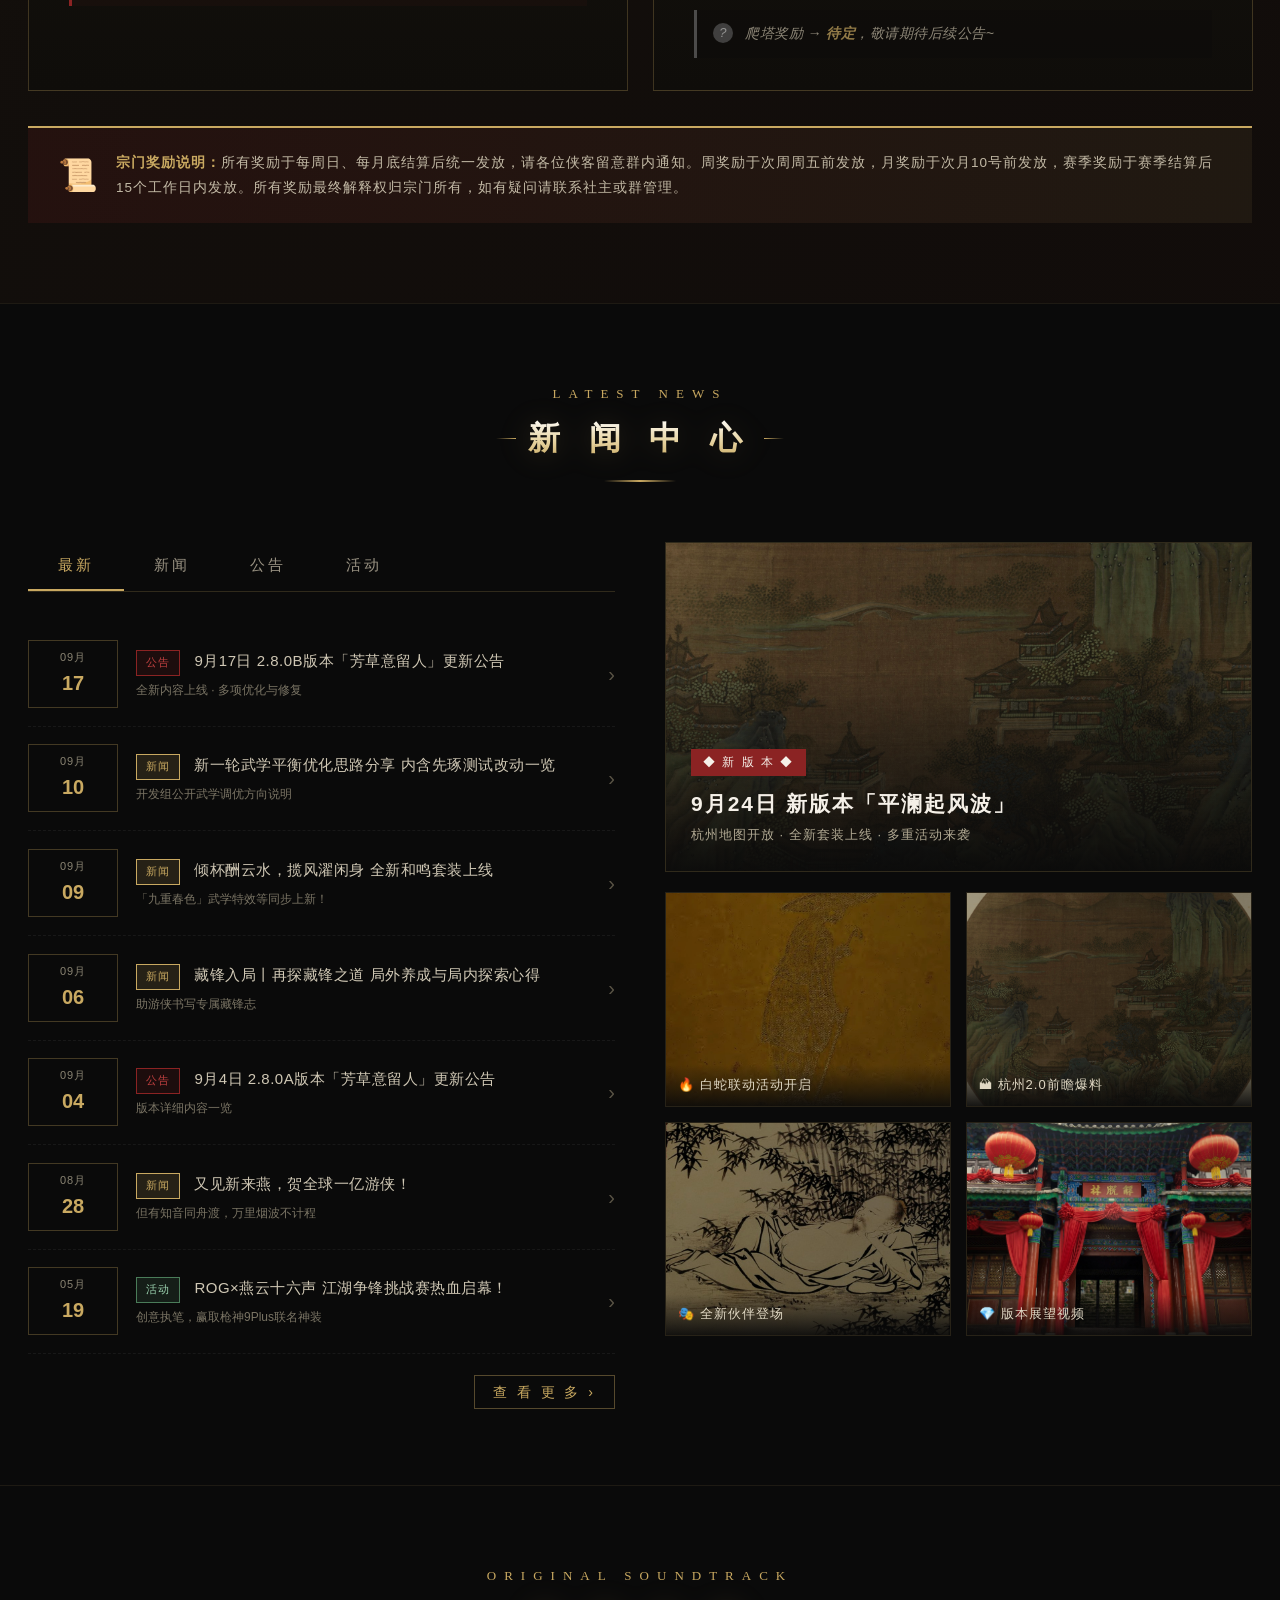
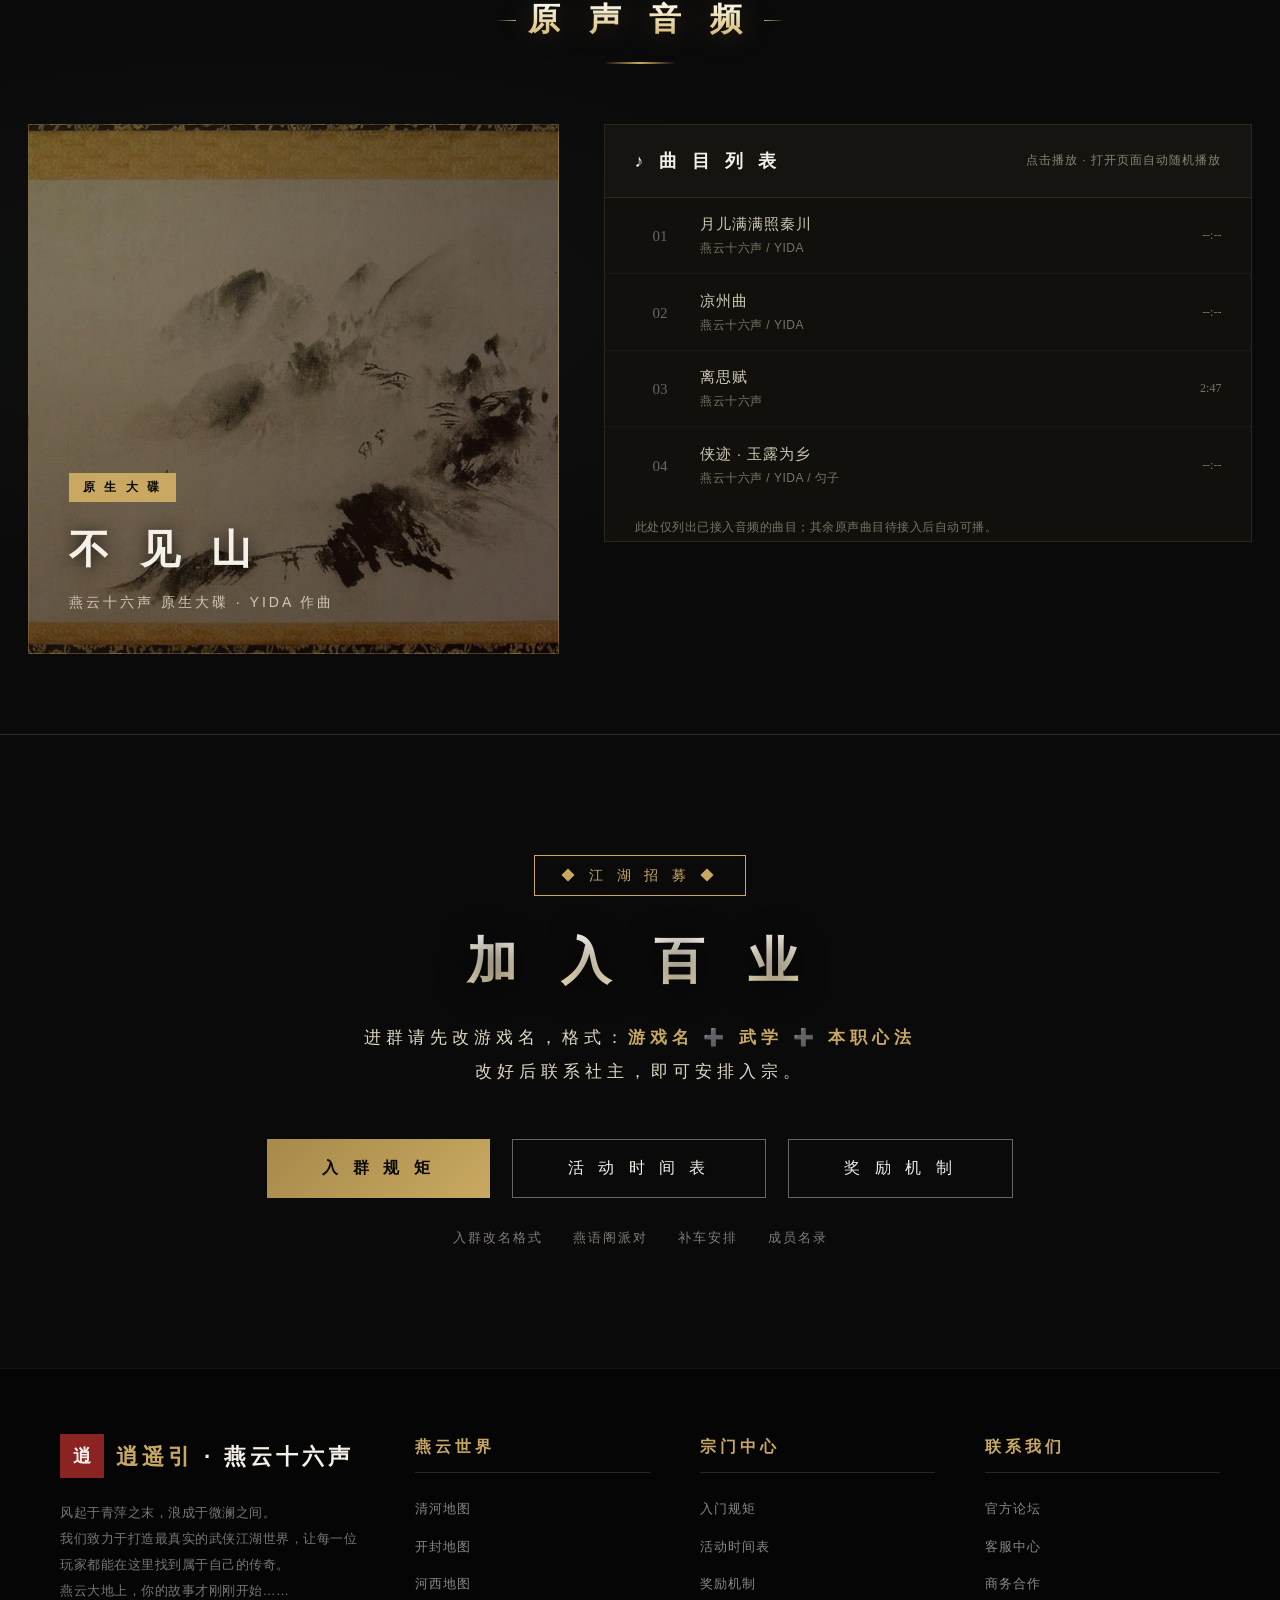
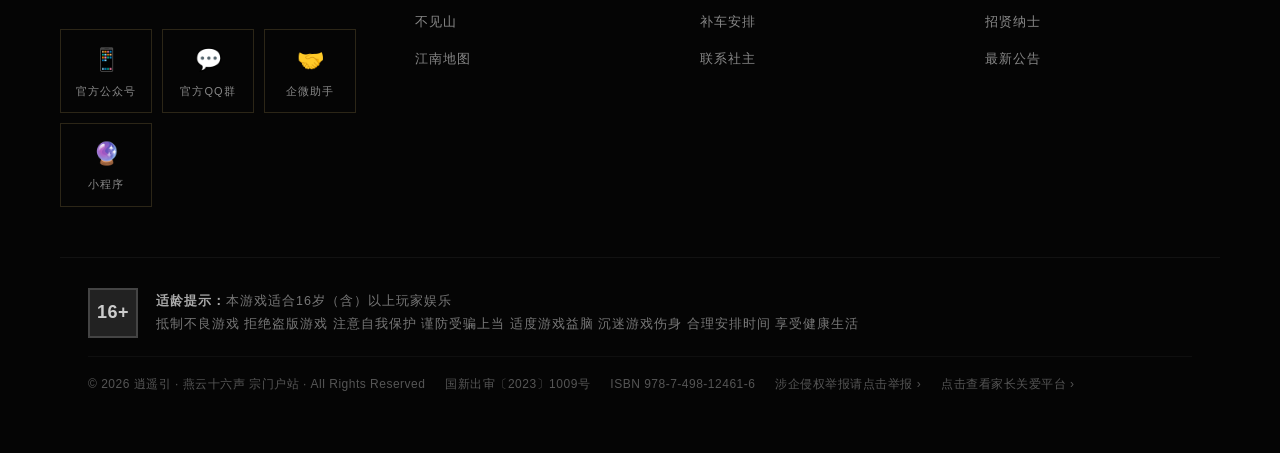
==== commit c0bdeba6: "页脚商务合作改为弹窗：社主微信+二维码+合作说明" ====
--- a/index.html
+++ b/index.html
@@ -2371,7 +2371,7 @@
             <ul>
                 <li><a href="#">官方论坛</a></li>
                 <li><a href="#">客服中心</a></li>
-                <li><a href="#">商务合作</a></li>
+                <li><a href="#" id="bizLink">商务合作</a></li>
                 <li><a href="#">招贤纳士</a></li>
                 <li><a href="#news">最新公告</a></li>
             </ul>
@@ -2443,6 +2443,31 @@
         <div id="bossModalCat" style="color:#6f6f78;font-size:11px;letter-spacing:2px;text-align:center;margin-bottom:14px;"></div>
         <div style="height:1px;background:linear-gradient(90deg,transparent,rgba(201,169,97,.4),transparent);margin:0 20px 14px;"></div>
         <p id="bossModalIntro" style="color:#b7b0a0;font-size:13.5px;line-height:1.95;text-align:center;margin:0;"></p>
+    </div>
+</div>
+
+<!-- 商务合作卡片 -->
+<div class="wx-modal" id="bizModal" aria-hidden="true">
+    <div class="wx-modal-mask" data-close></div>
+    <div class="wx-modal-card" style="width:min(380px,calc(100vw - 40px));" role="dialog" aria-modal="true" aria-label="商务合作">
+        <button class="wx-modal-close" data-close aria-label="关闭">&times;</button>
+        <div class="wx-modal-seal">商</div>
+        <div class="wx-modal-title">商务合作</div>
+        <div class="wx-modal-sub">XIAOYAOYIN · BUSINESS</div>
+        <p style="color:#b7b0a0;font-size:13px;line-height:1.9;text-align:center;margin:14px 4px 6px;">
+            联动洽谈、赛事合作、物资赞助及其他商务事宜，<br>
+            欢迎联系<span style="color:var(--gold);">社主</span>详聊。<br>
+            添加时请备注：<span style="color:var(--gold-light);">来意 + 称呼</span>
+        </p>
+        <div class="wx-modal-wechat">
+            <span class="label">微信号</span>
+            <span class="value">Mike_G-u</span>
+        </div>
+        <div class="wx-modal-qr">
+            <img id="bizQrImg" style="display:none;" alt="社主微信二维码">
+            <div class="wx-modal-qr-ph" id="bizQrPh">二维码加载中…</div>
+        </div>
+        <div class="wx-modal-tip">也可以点「<strong>联系社主</strong>」添加，同一微信号</div>
     </div>
 </div>
 
@@ -2594,6 +2619,32 @@
         if (row && row.content) renderSchedule(row.content);
     }).catch(function () { /* 读不到就保持默认骨架 */ });
 }
+
+/* ---------- 商务合作卡片 ---------- */
+(function initBizModal(){
+    var modal = document.getElementById('bizModal');
+    var link = document.getElementById('bizLink');
+    if (!modal || !link) return;
+    var img = document.getElementById('bizQrImg');
+    var ph = document.getElementById('bizQrPh');
+    img.src = 'assets/wechat-qr.png';
+    img.addEventListener('load', function(){
+        img.style.display = 'block';
+        img.style.width = '190px';
+        img.style.height = '190px';
+        img.style.margin = '0 auto';
+        img.style.padding = '10px';
+        img.style.background = '#fff';
+        img.style.borderRadius = '10px';
+        img.style.border = '1px solid rgba(201,169,97,.4)';
+        if (ph) ph.style.display = 'none';
+    });
+    function open(){ modal.classList.add('is-open'); modal.setAttribute('aria-hidden','false'); document.body.classList.add('wx-modal-open'); }
+    function close(){ modal.classList.remove('is-open'); modal.setAttribute('aria-hidden','true'); document.body.classList.remove('wx-modal-open'); }
+    link.addEventListener('click', function(e){ e.preventDefault(); open(); });
+    modal.addEventListener('click', function(e){ if (e.target.hasAttribute('data-close')) close(); });
+    document.addEventListener('keydown', function(e){ if (e.key === 'Escape' && modal.classList.contains('is-open')) close(); });
+})();
 
 /* ---------- 燕云世界：6 个地区 ---------- */
 const WORLDS = {
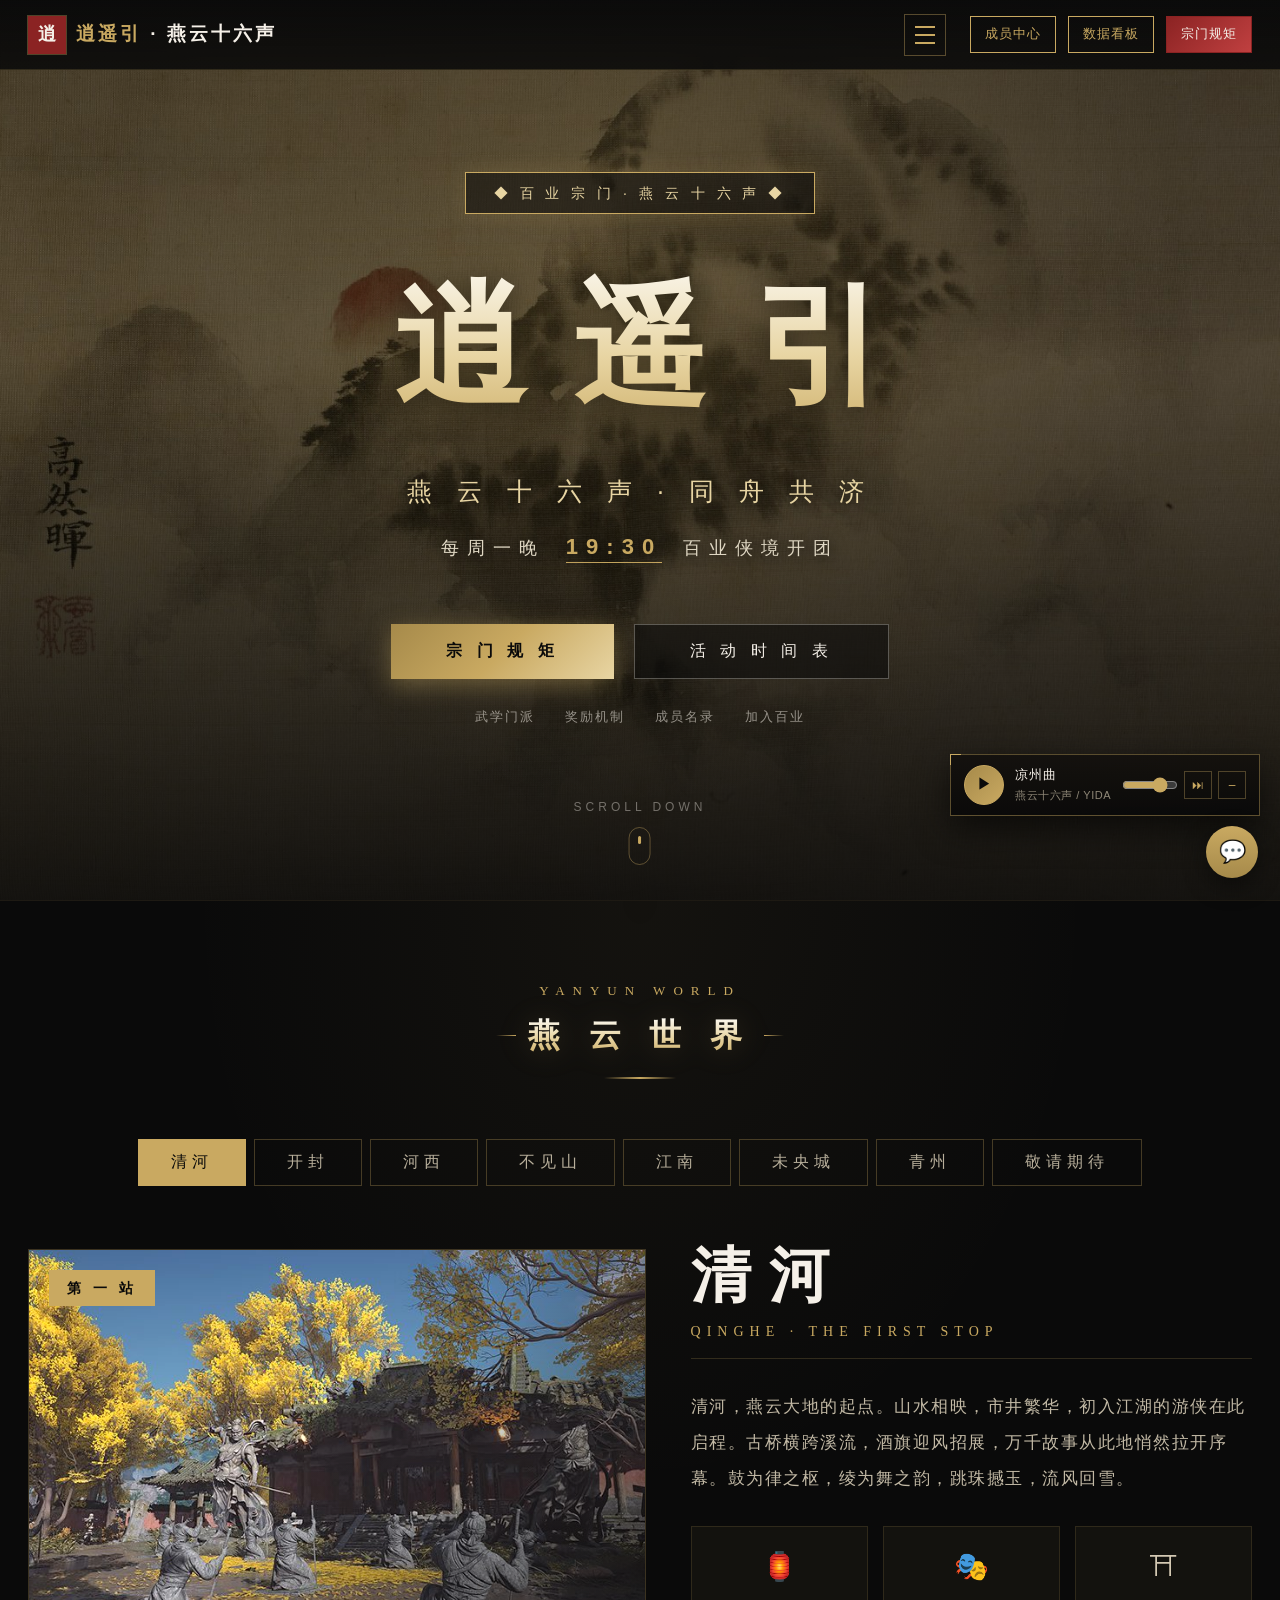
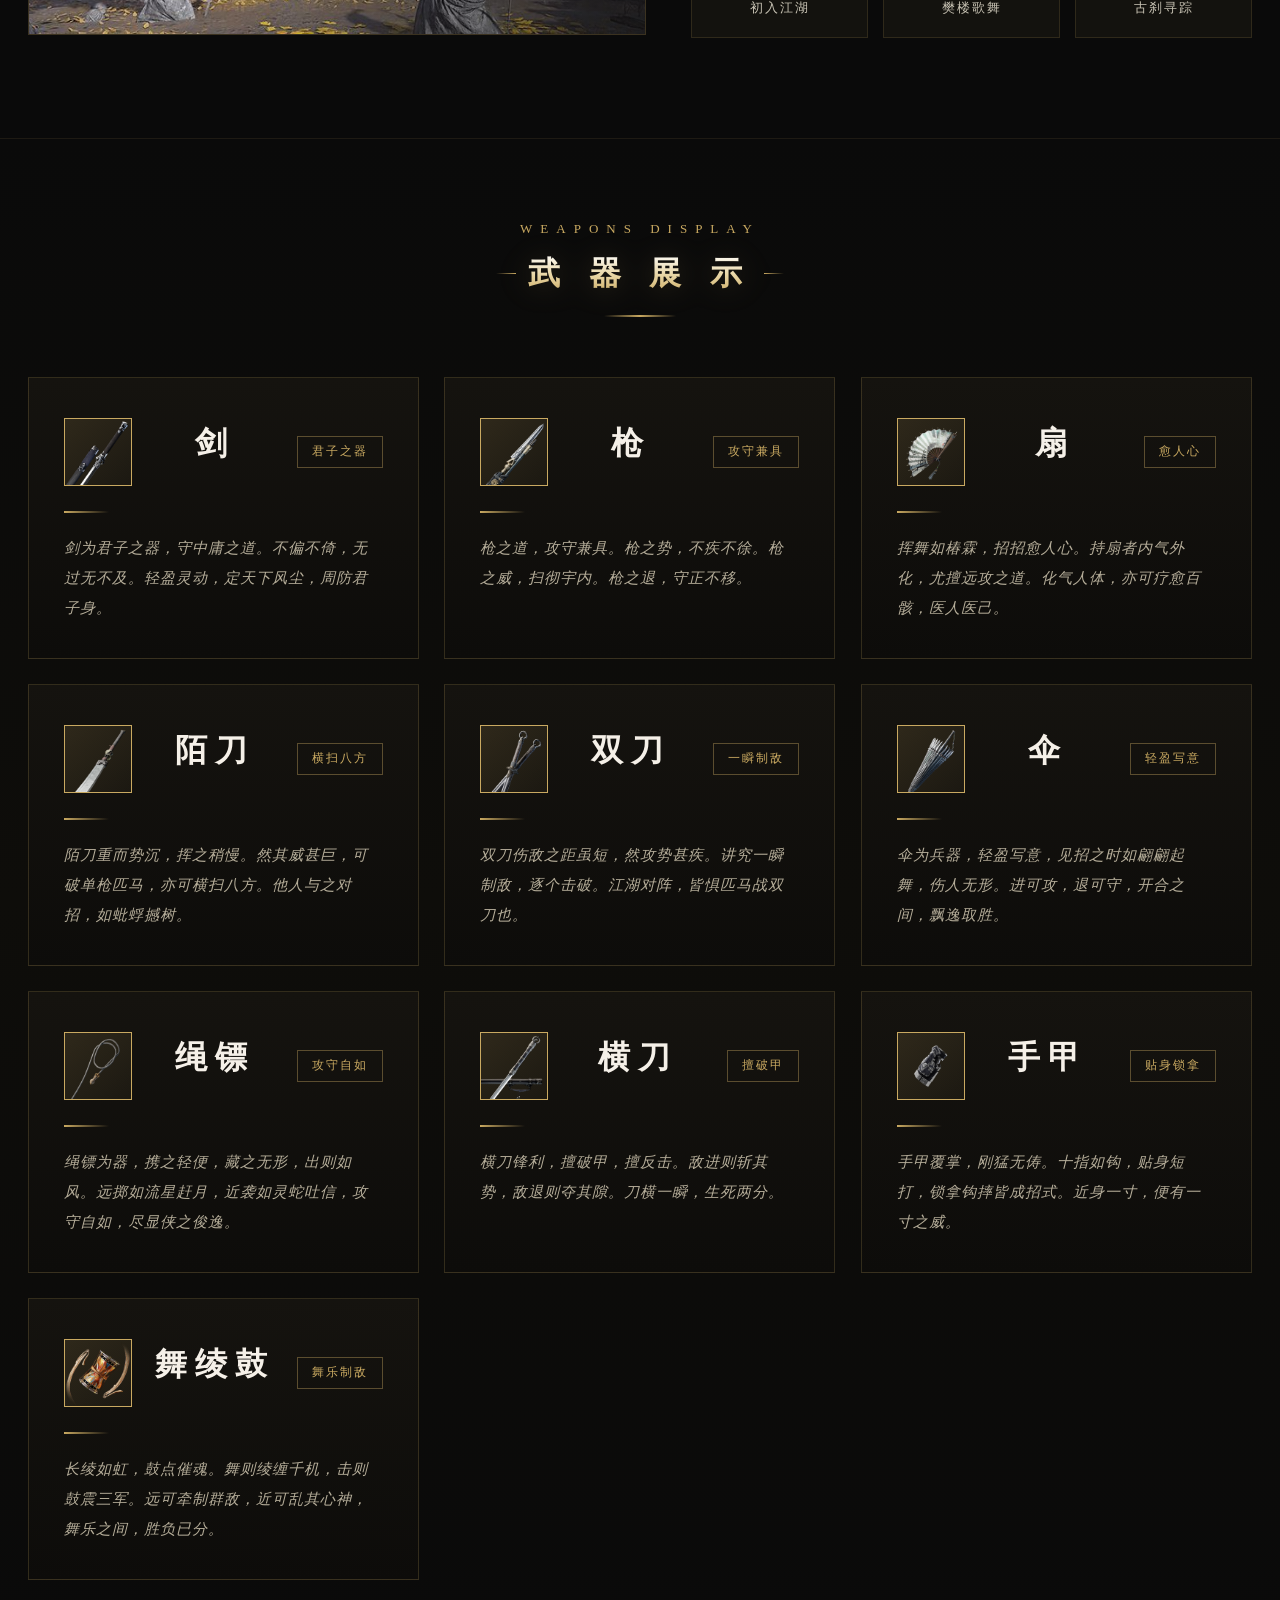
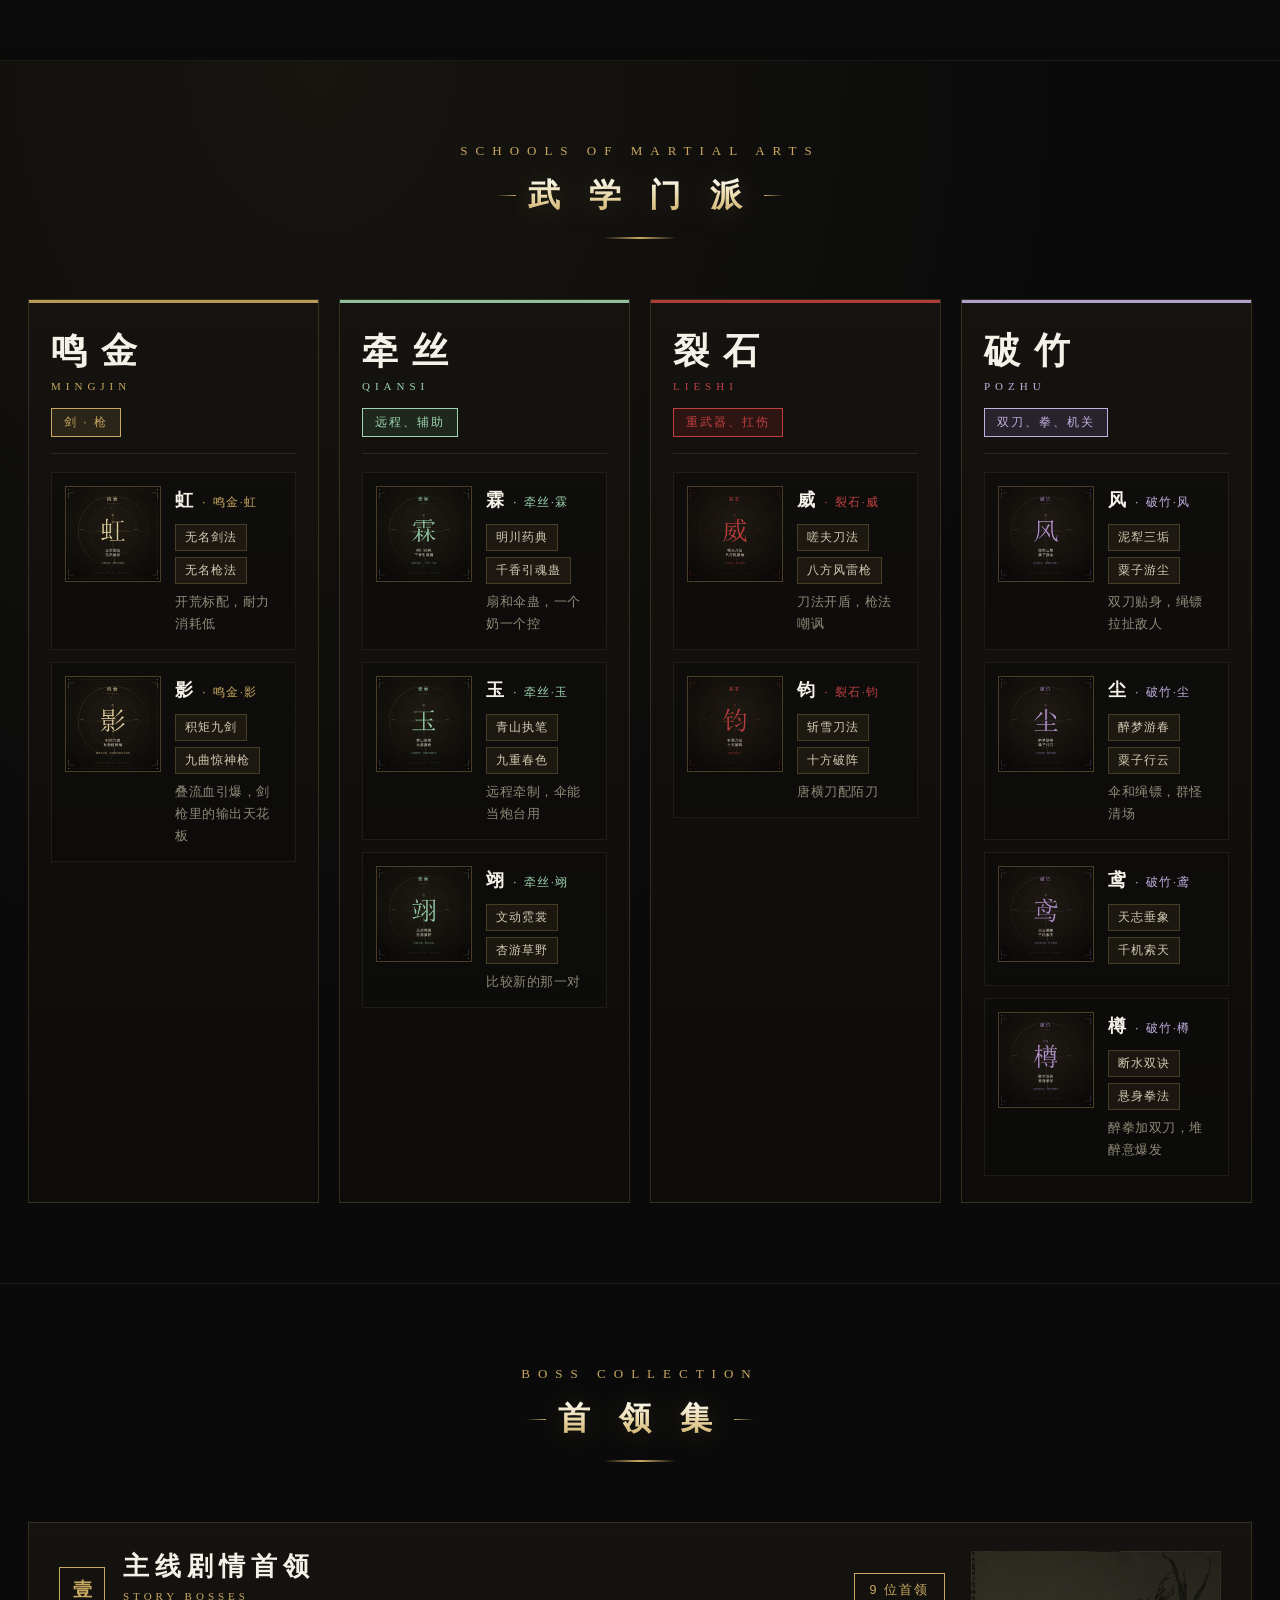
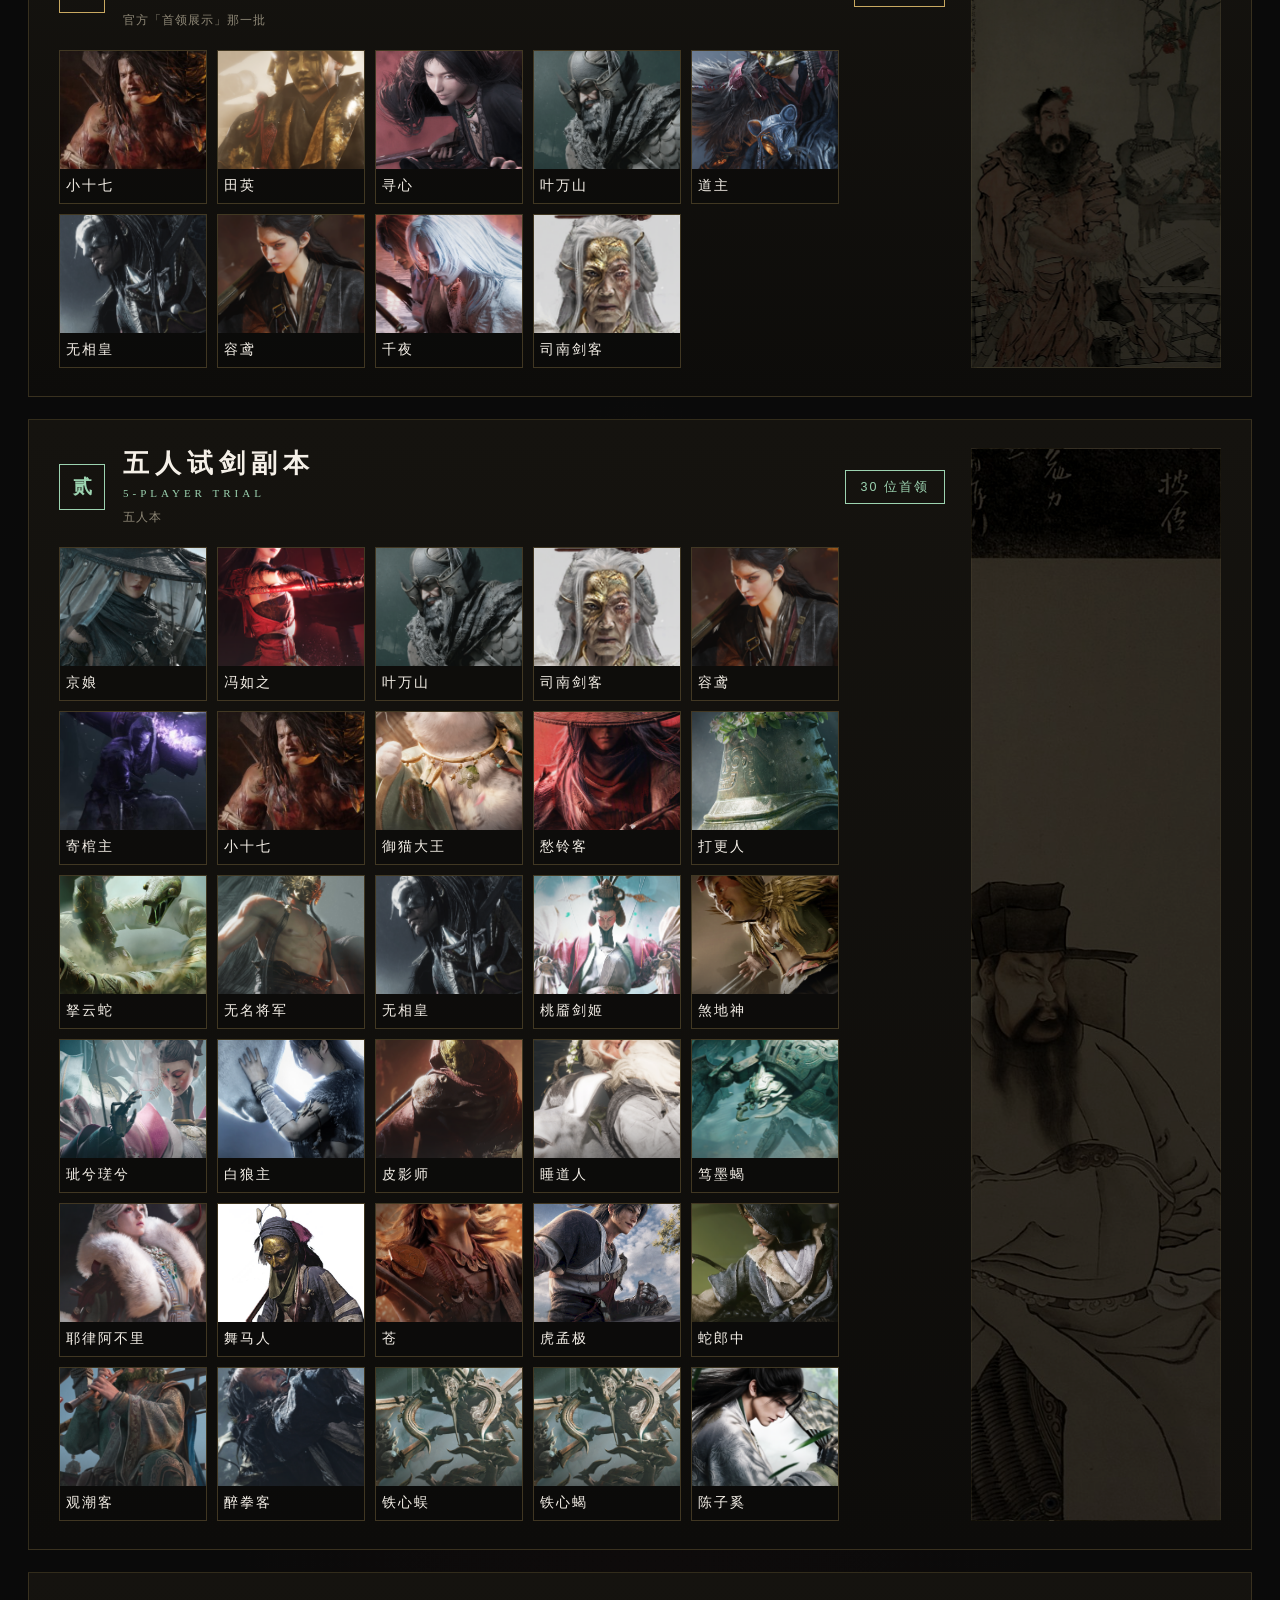
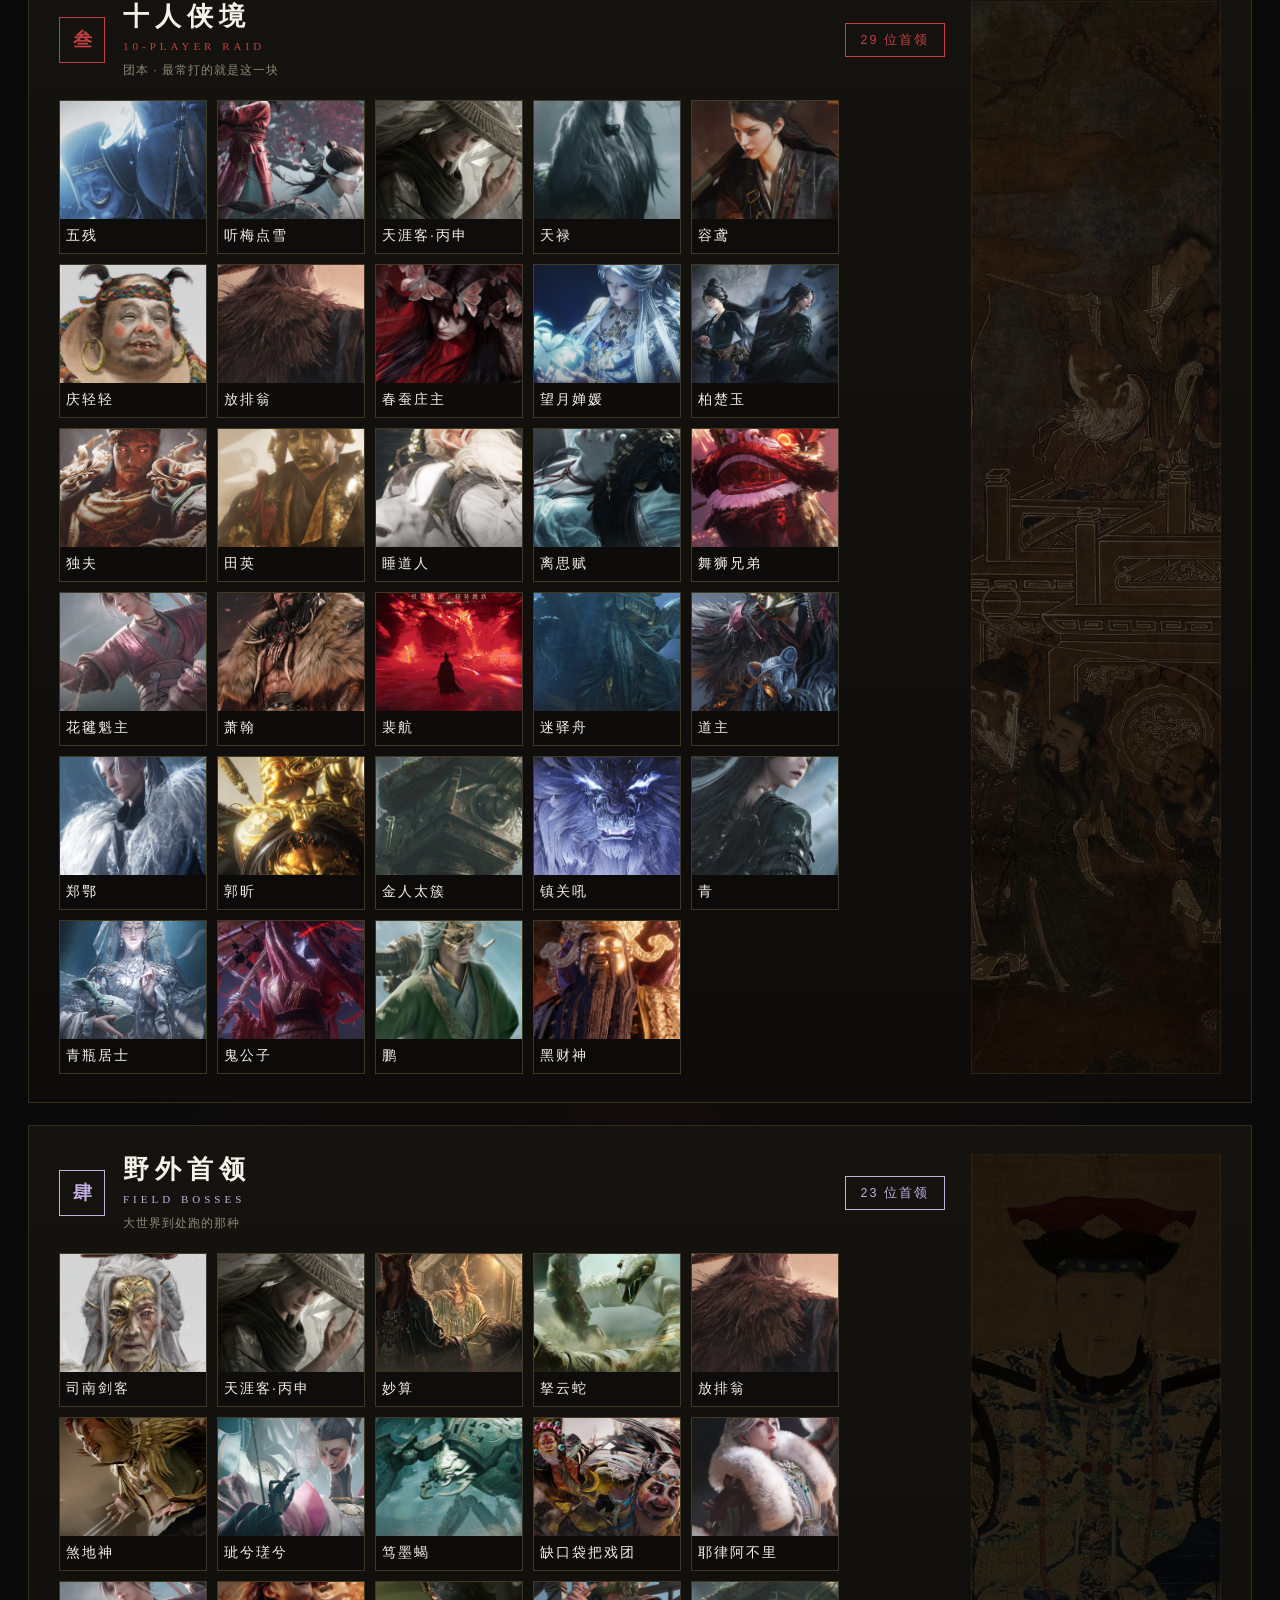
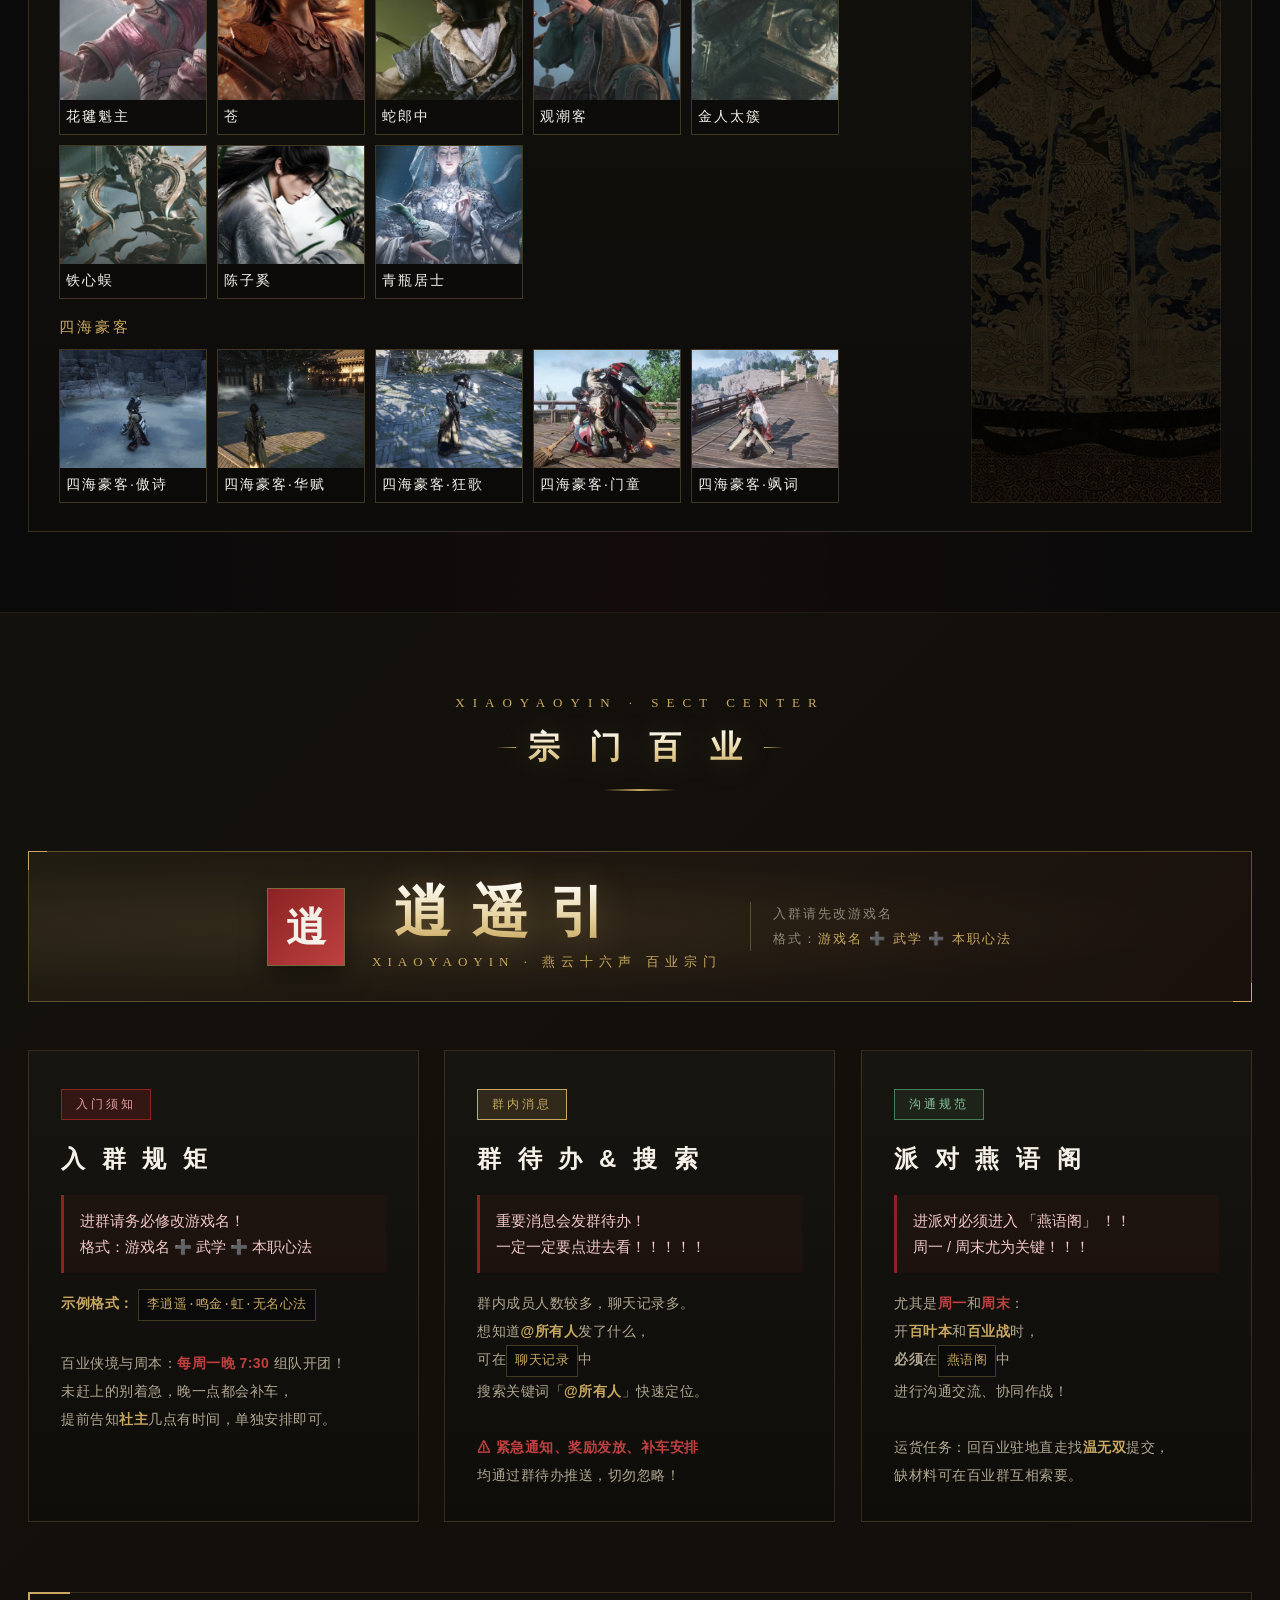
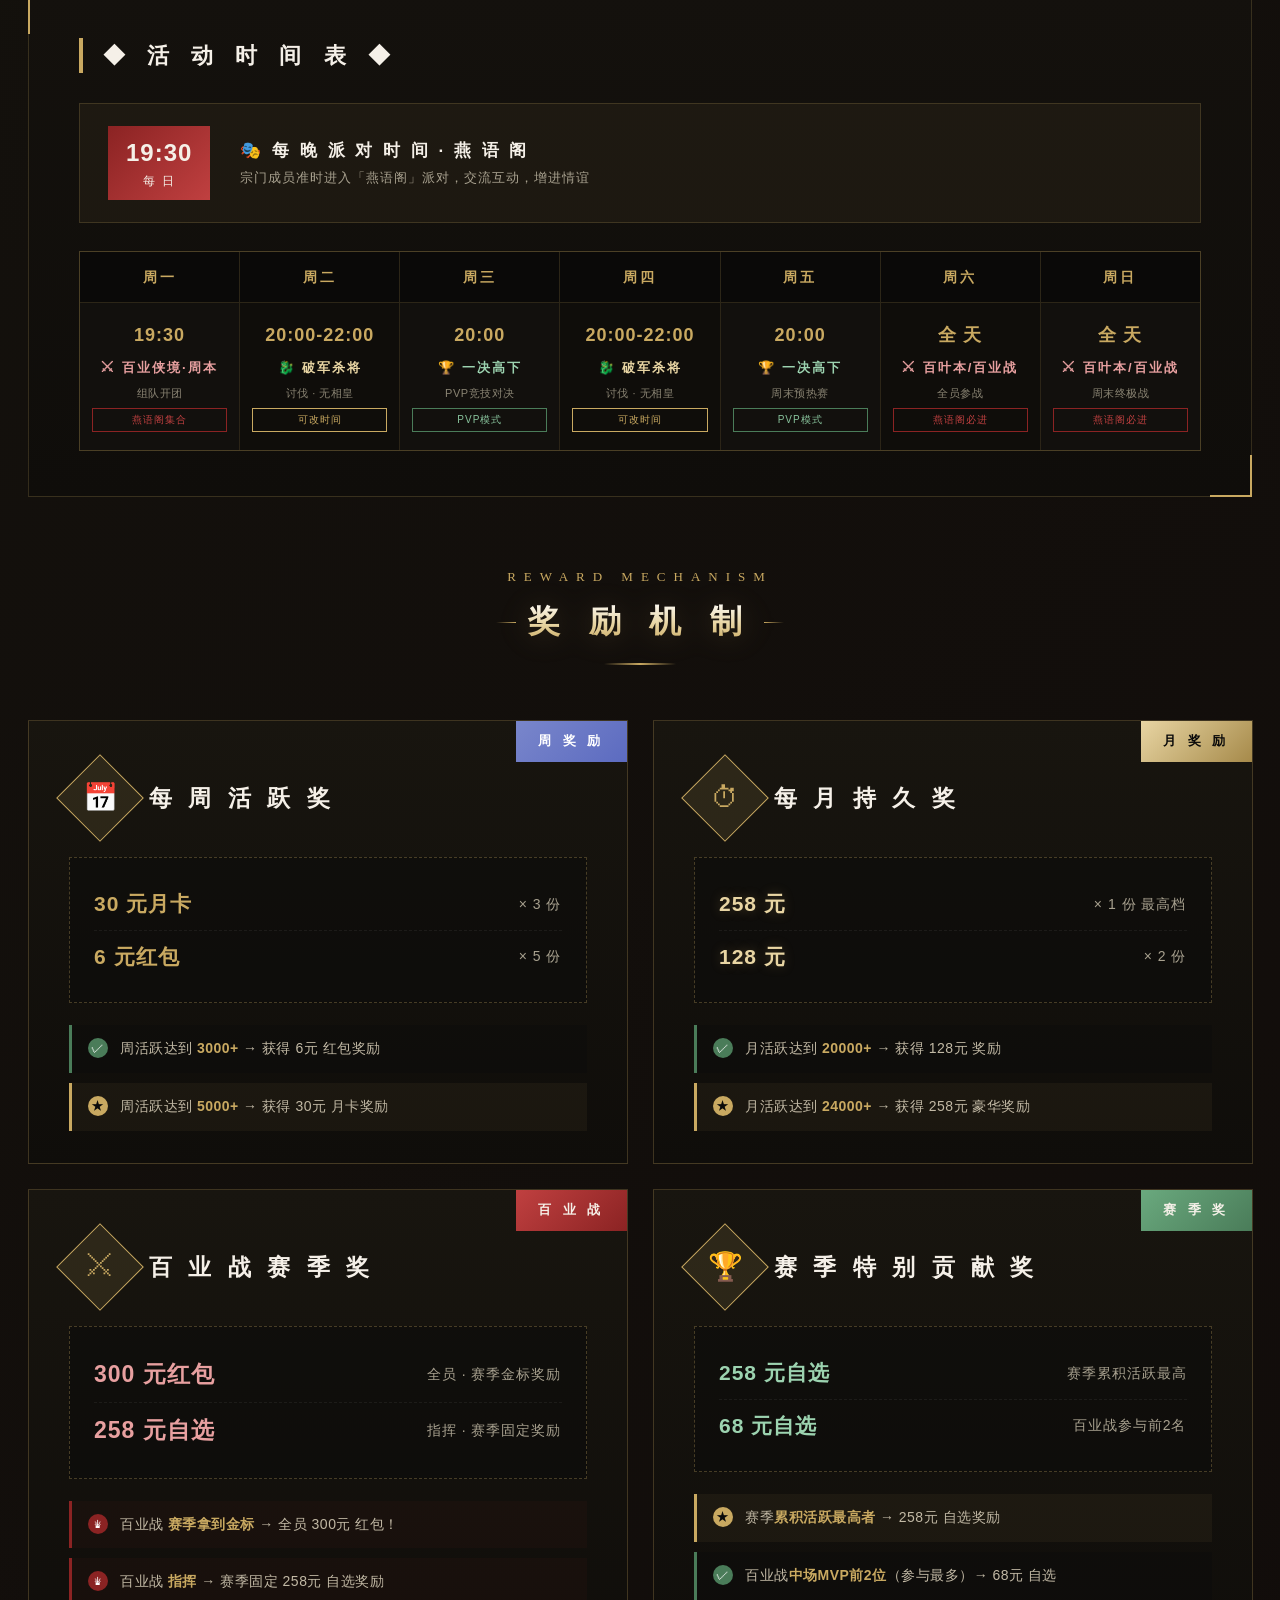
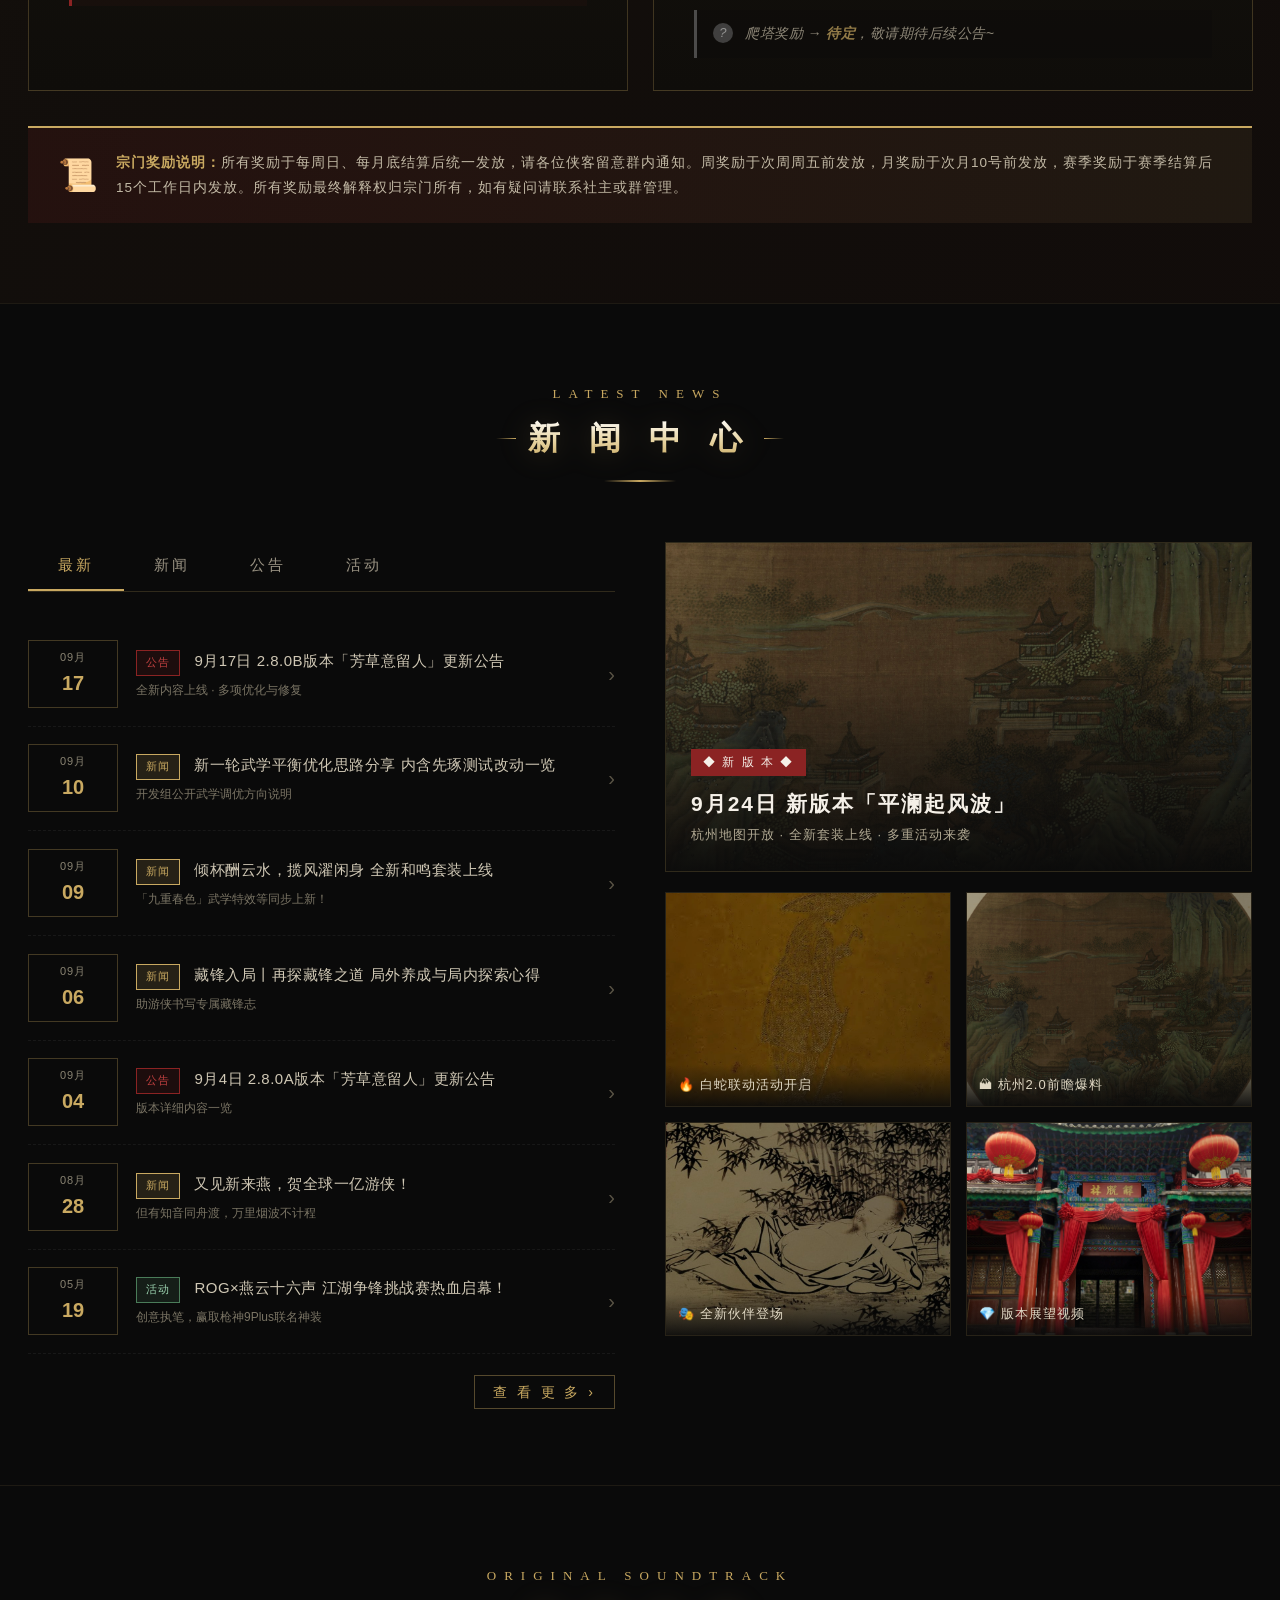
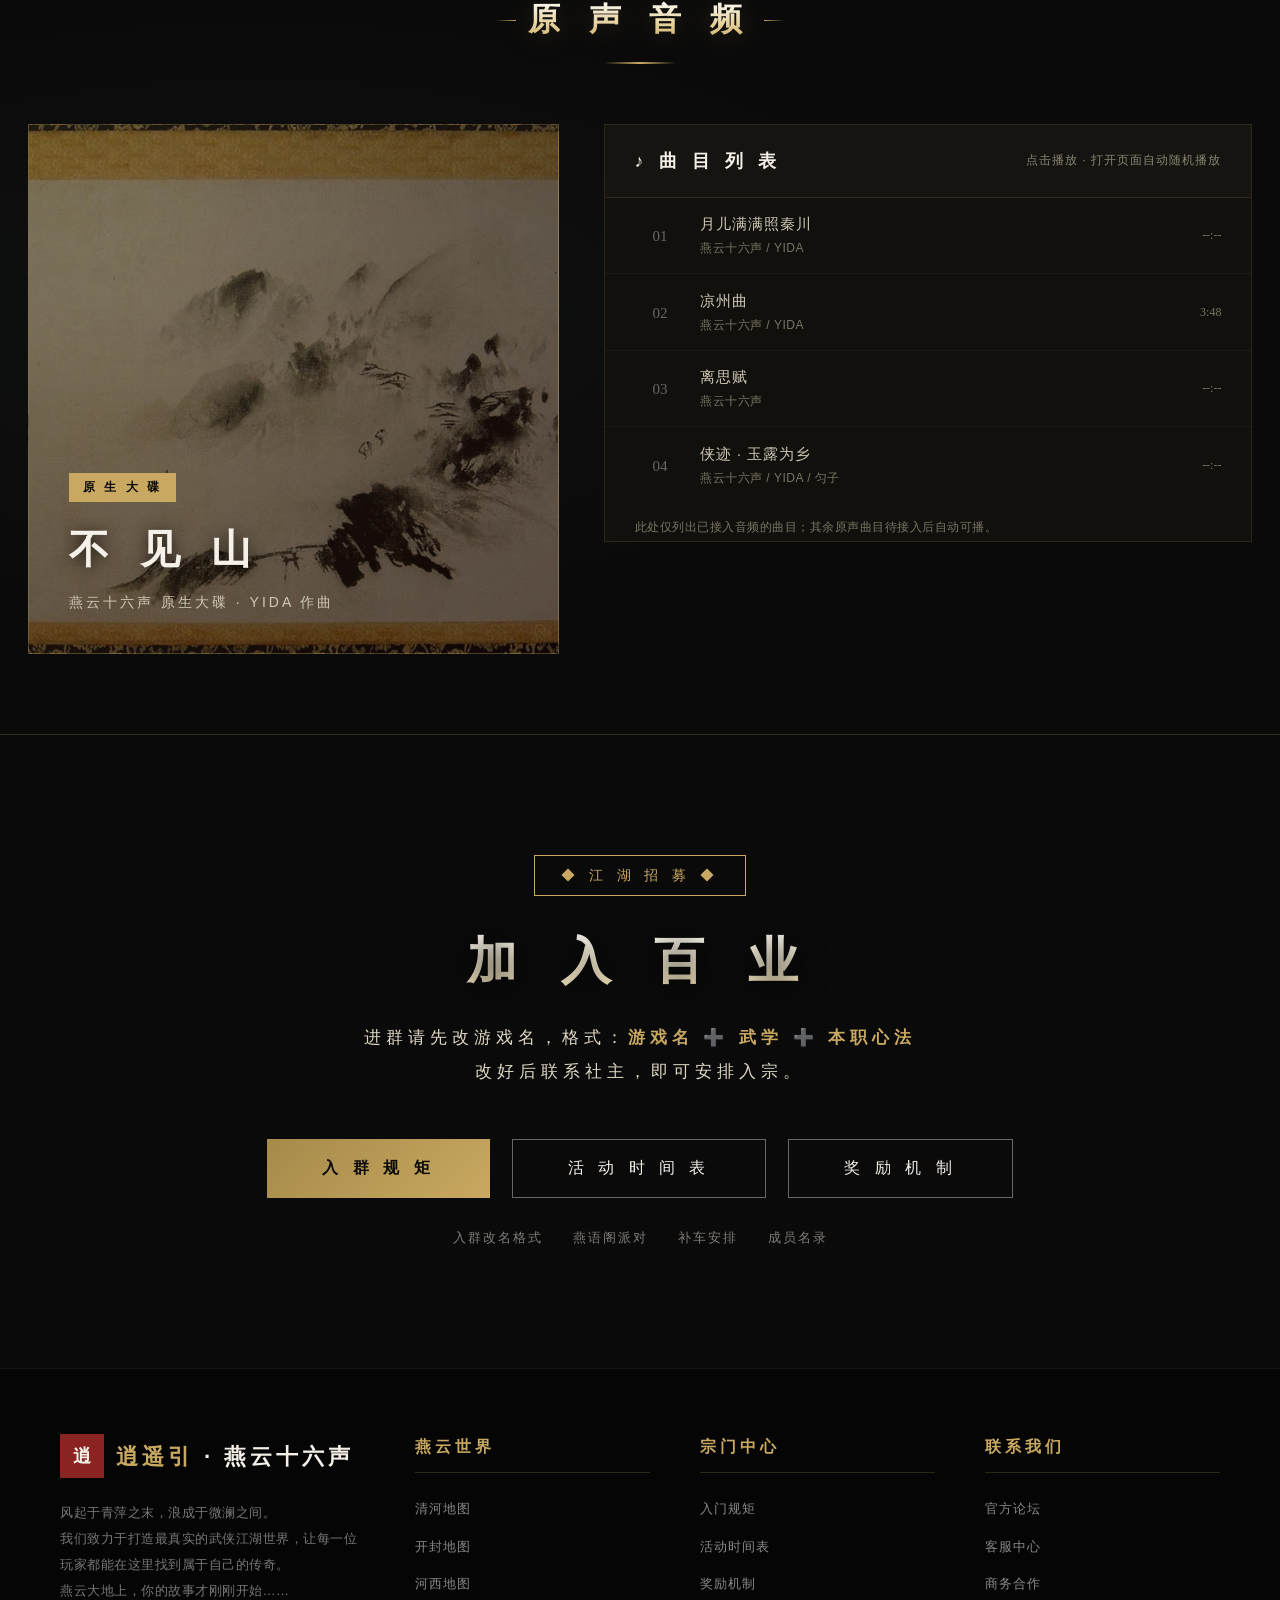
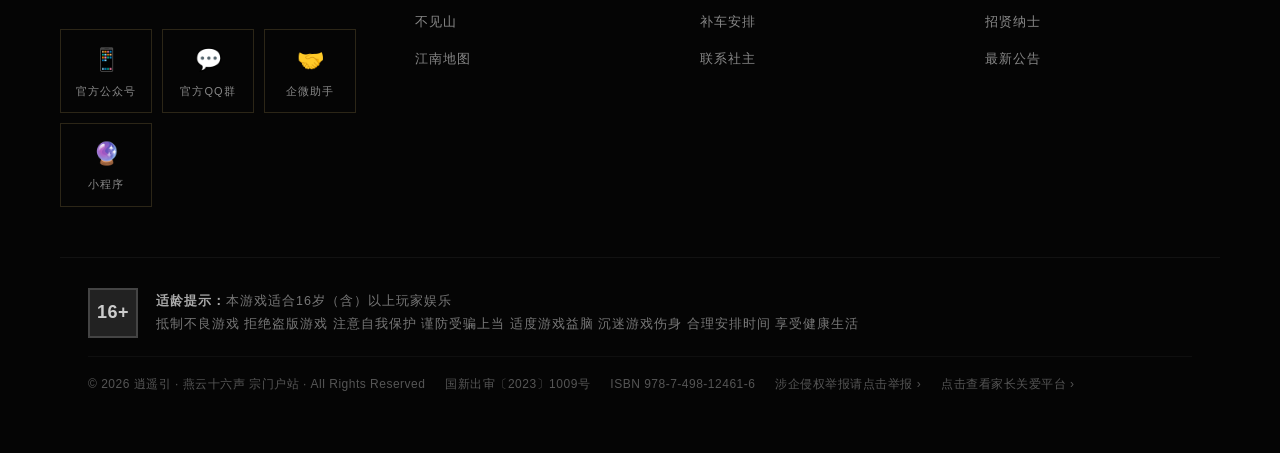
==== commit be50b107: "商务合作卡片微信号支持一键复制" ====
--- a/index.html
+++ b/index.html
@@ -2462,6 +2462,7 @@
         <div class="wx-modal-wechat">
             <span class="label">微信号</span>
             <span class="value">Mike_G-u</span>
+            <button class="wx-copy" id="bizCopyWx" type="button">复制</button>
         </div>
         <div class="wx-modal-qr">
             <img id="bizQrImg" style="display:none;" alt="社主微信二维码">
@@ -2642,6 +2643,13 @@
     function open(){ modal.classList.add('is-open'); modal.setAttribute('aria-hidden','false'); document.body.classList.add('wx-modal-open'); }
     function close(){ modal.classList.remove('is-open'); modal.setAttribute('aria-hidden','true'); document.body.classList.remove('wx-modal-open'); }
     link.addEventListener('click', function(e){ e.preventDefault(); open(); });
+    var copyBtn = document.getElementById('bizCopyWx');
+    copyBtn.addEventListener('click', function(){
+        navigator.clipboard.writeText('Mike_G-u').then(function(){
+            copyBtn.textContent = '已复制';
+            setTimeout(function(){ copyBtn.textContent = '复制'; }, 1500);
+        });
+    });
     modal.addEventListener('click', function(e){ if (e.target.hasAttribute('data-close')) close(); });
     document.addEventListener('keydown', function(e){ if (e.key === 'Escape' && modal.classList.contains('is-open')) close(); });
 })();
